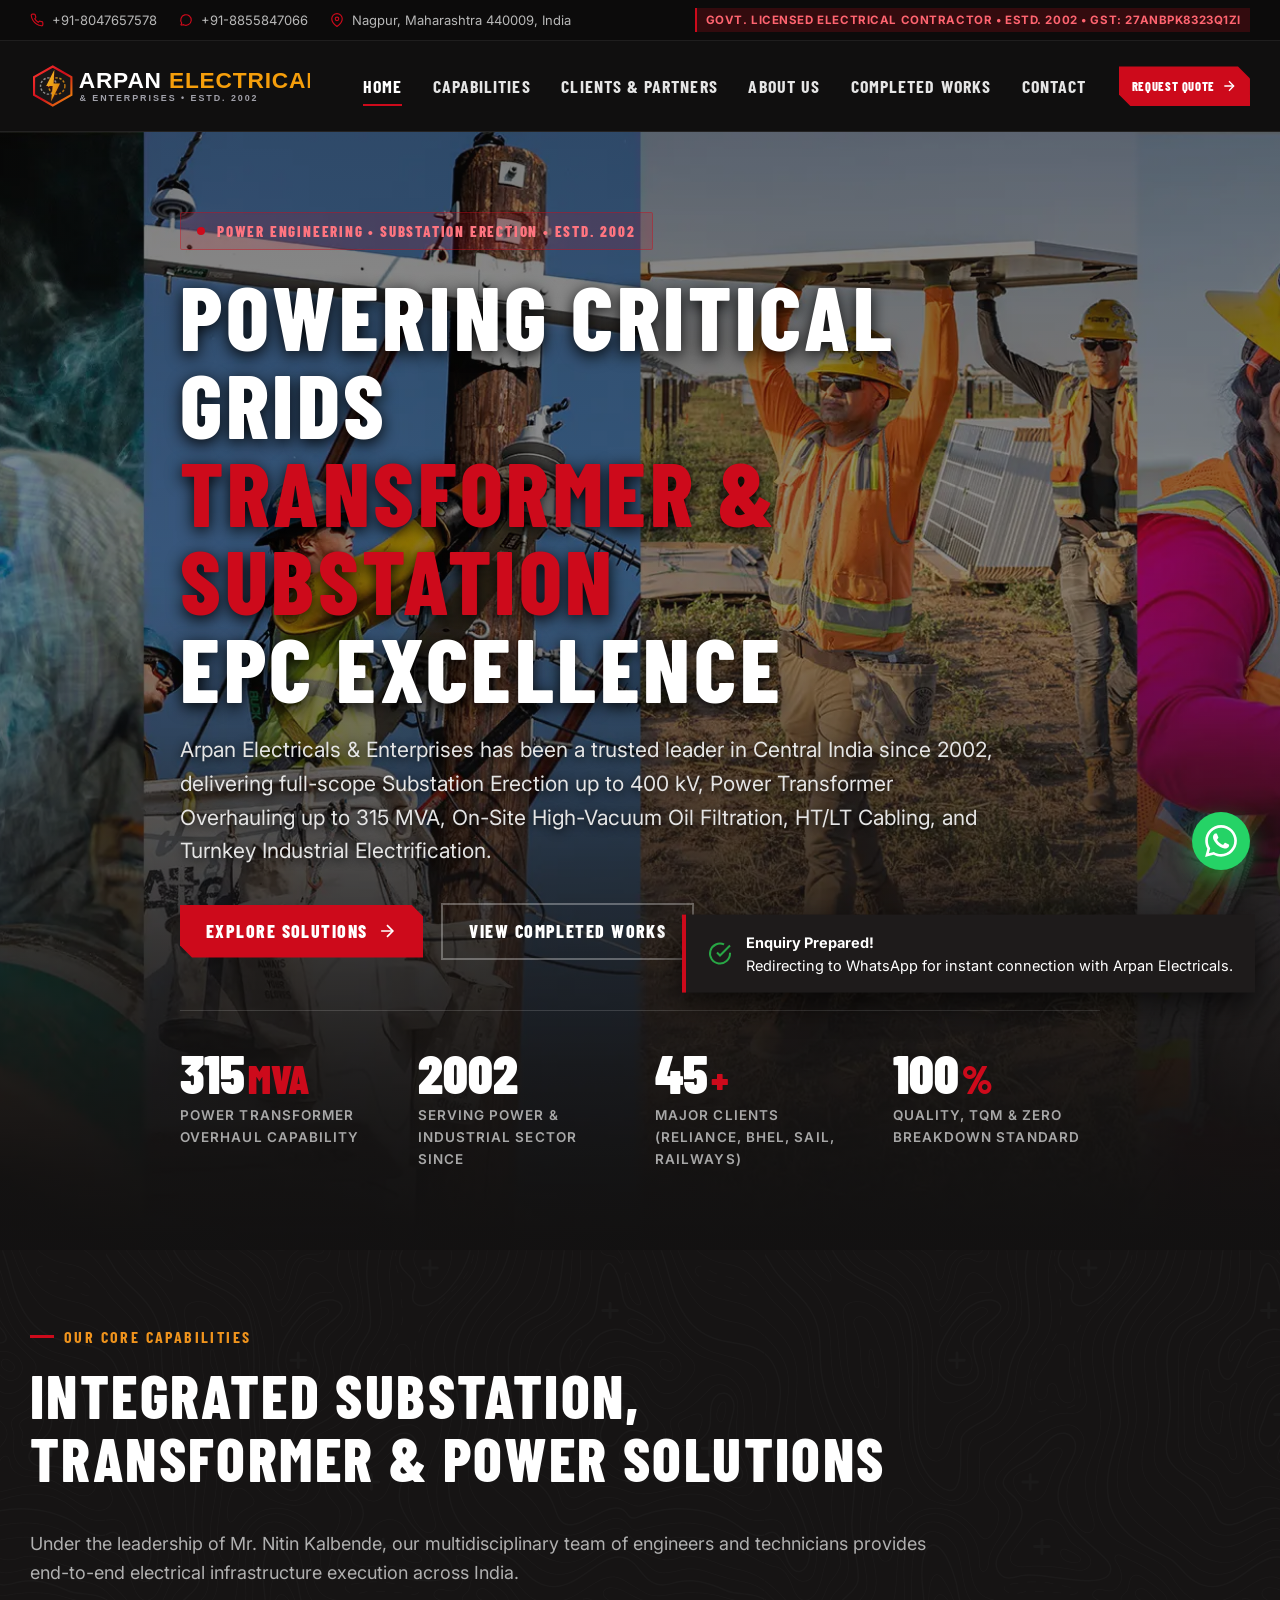
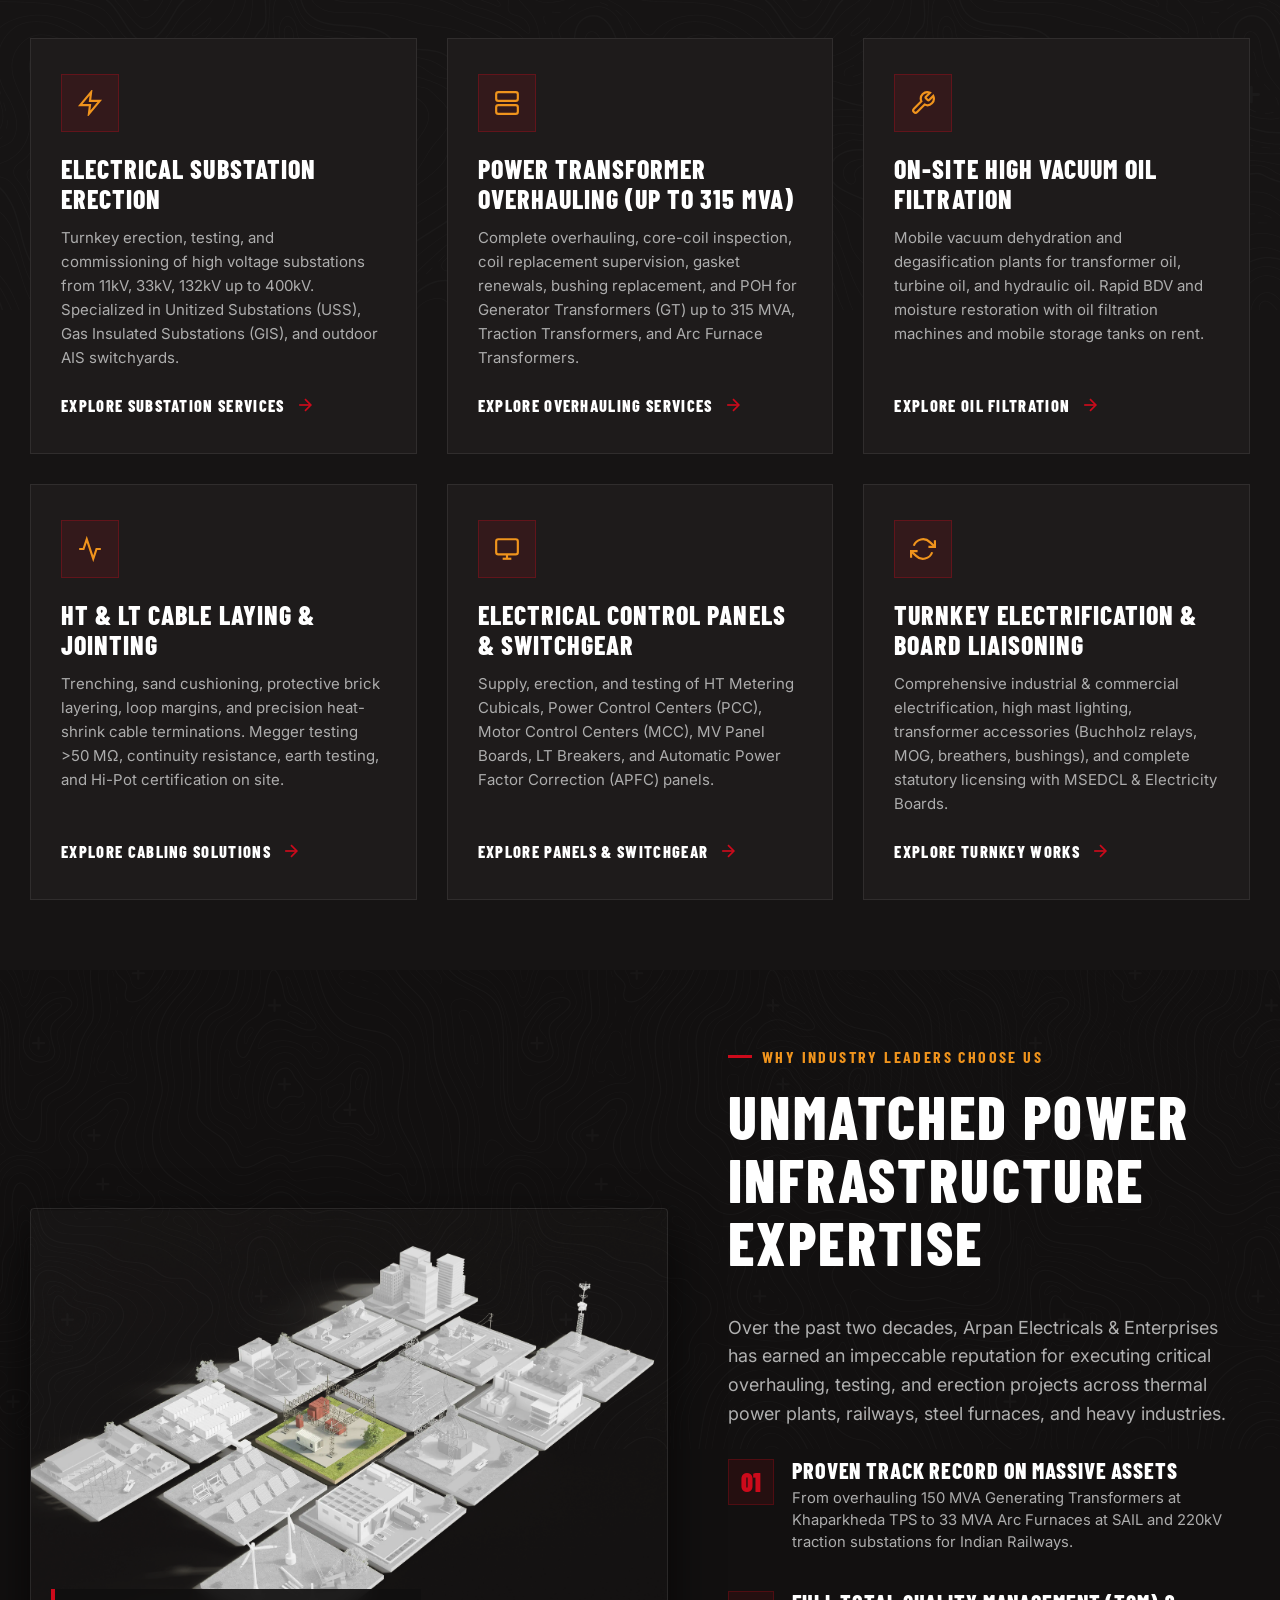
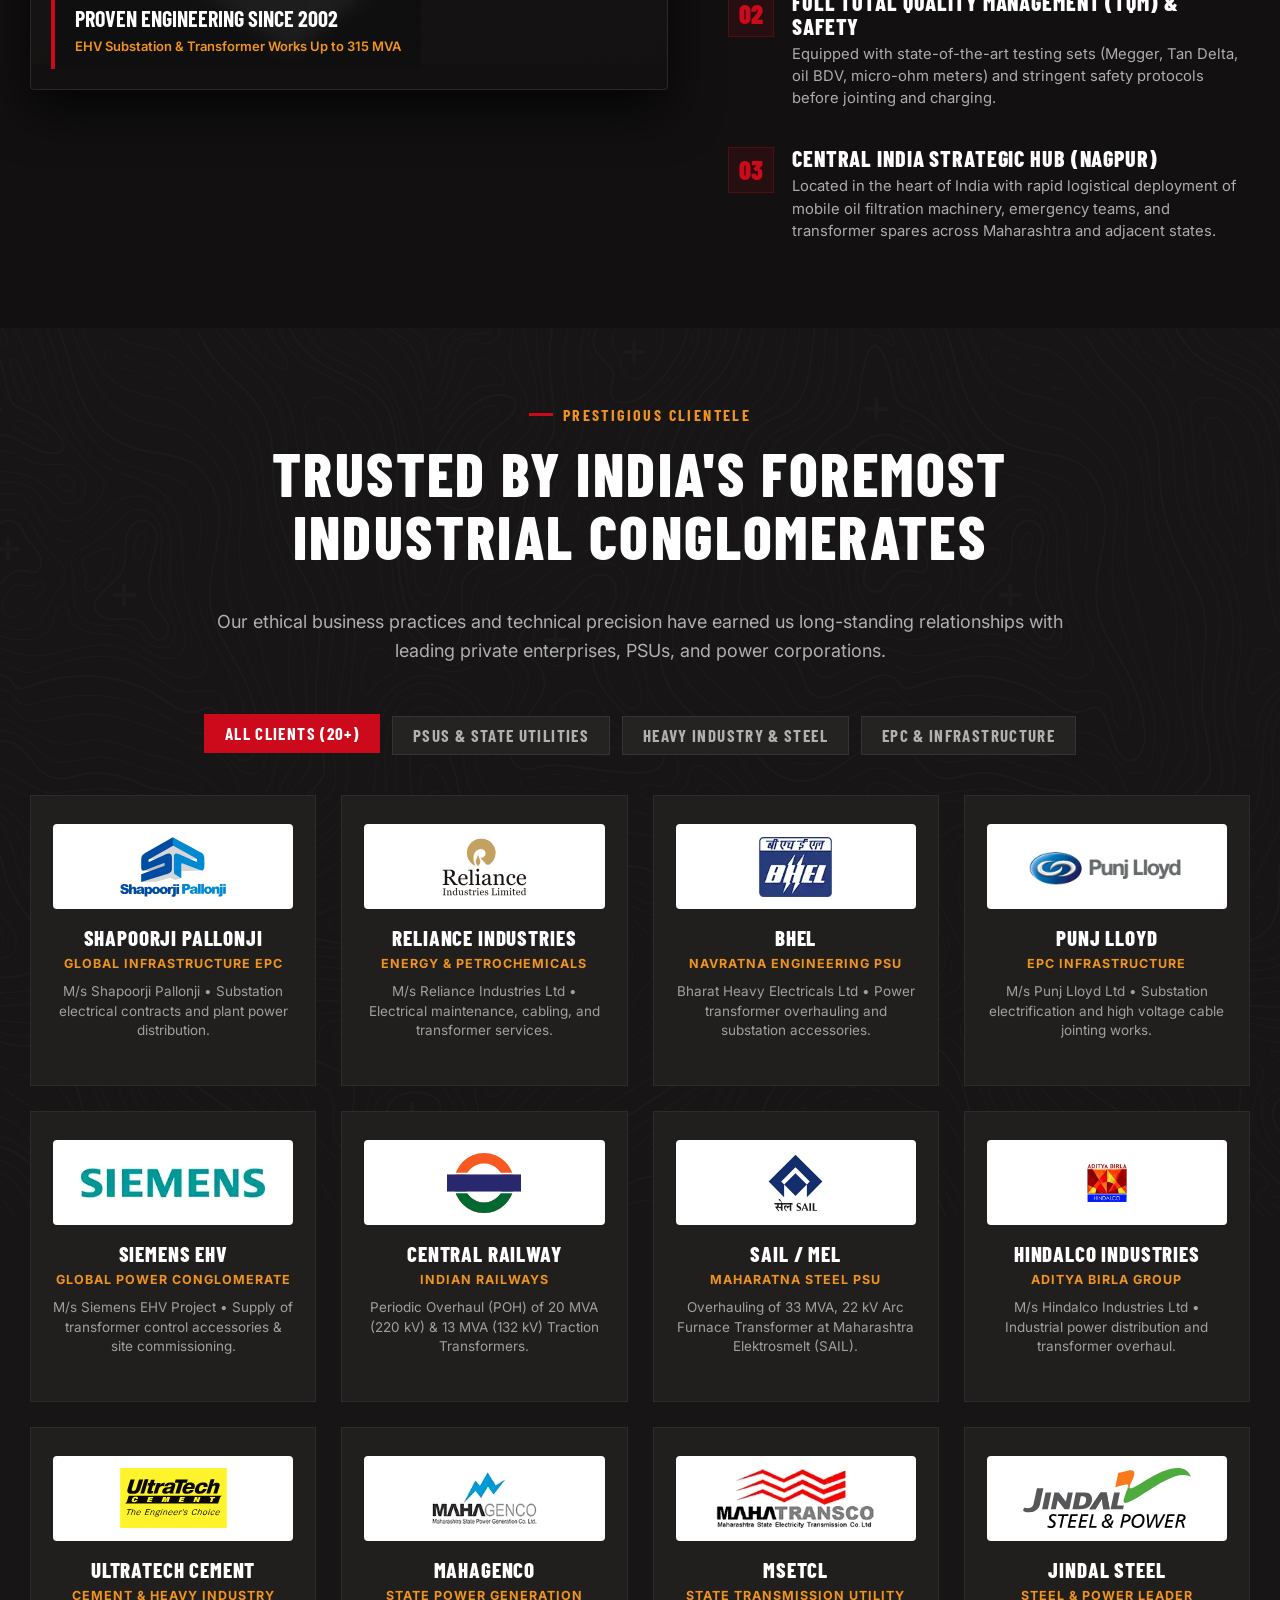
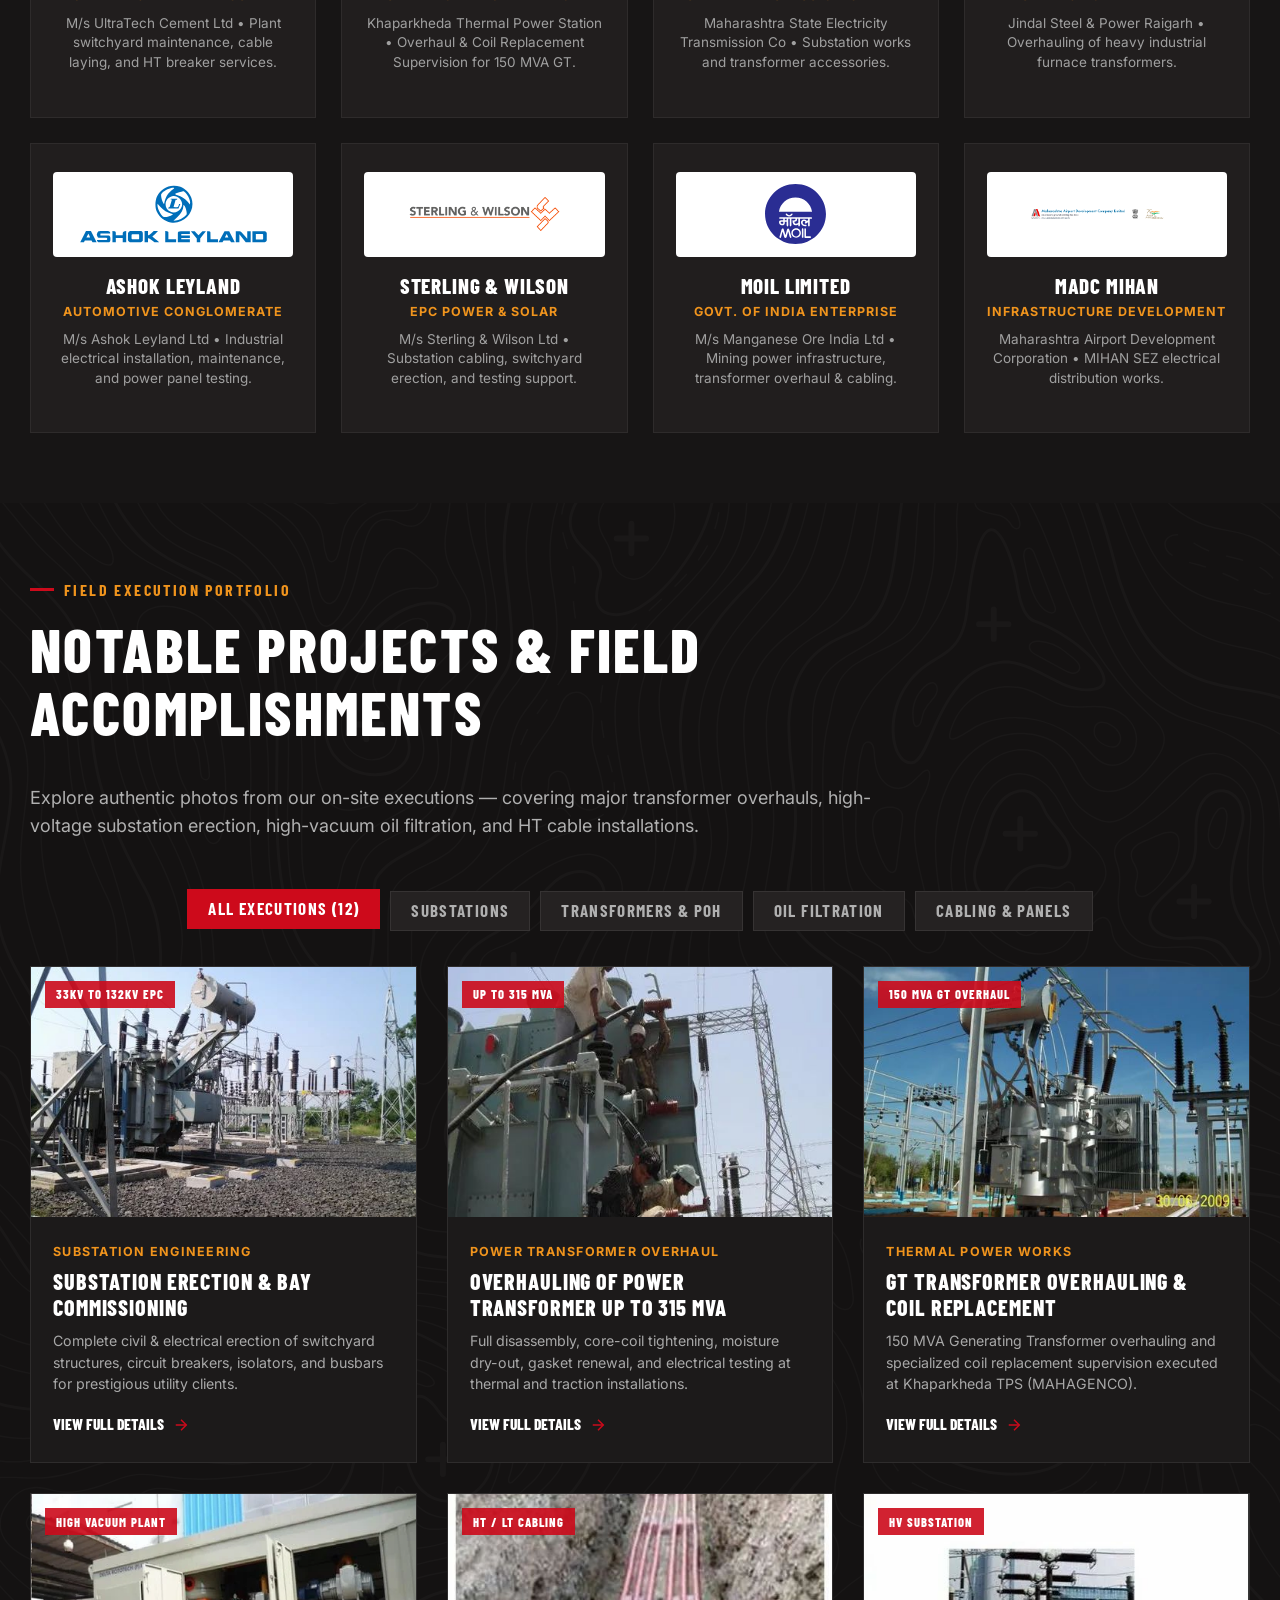
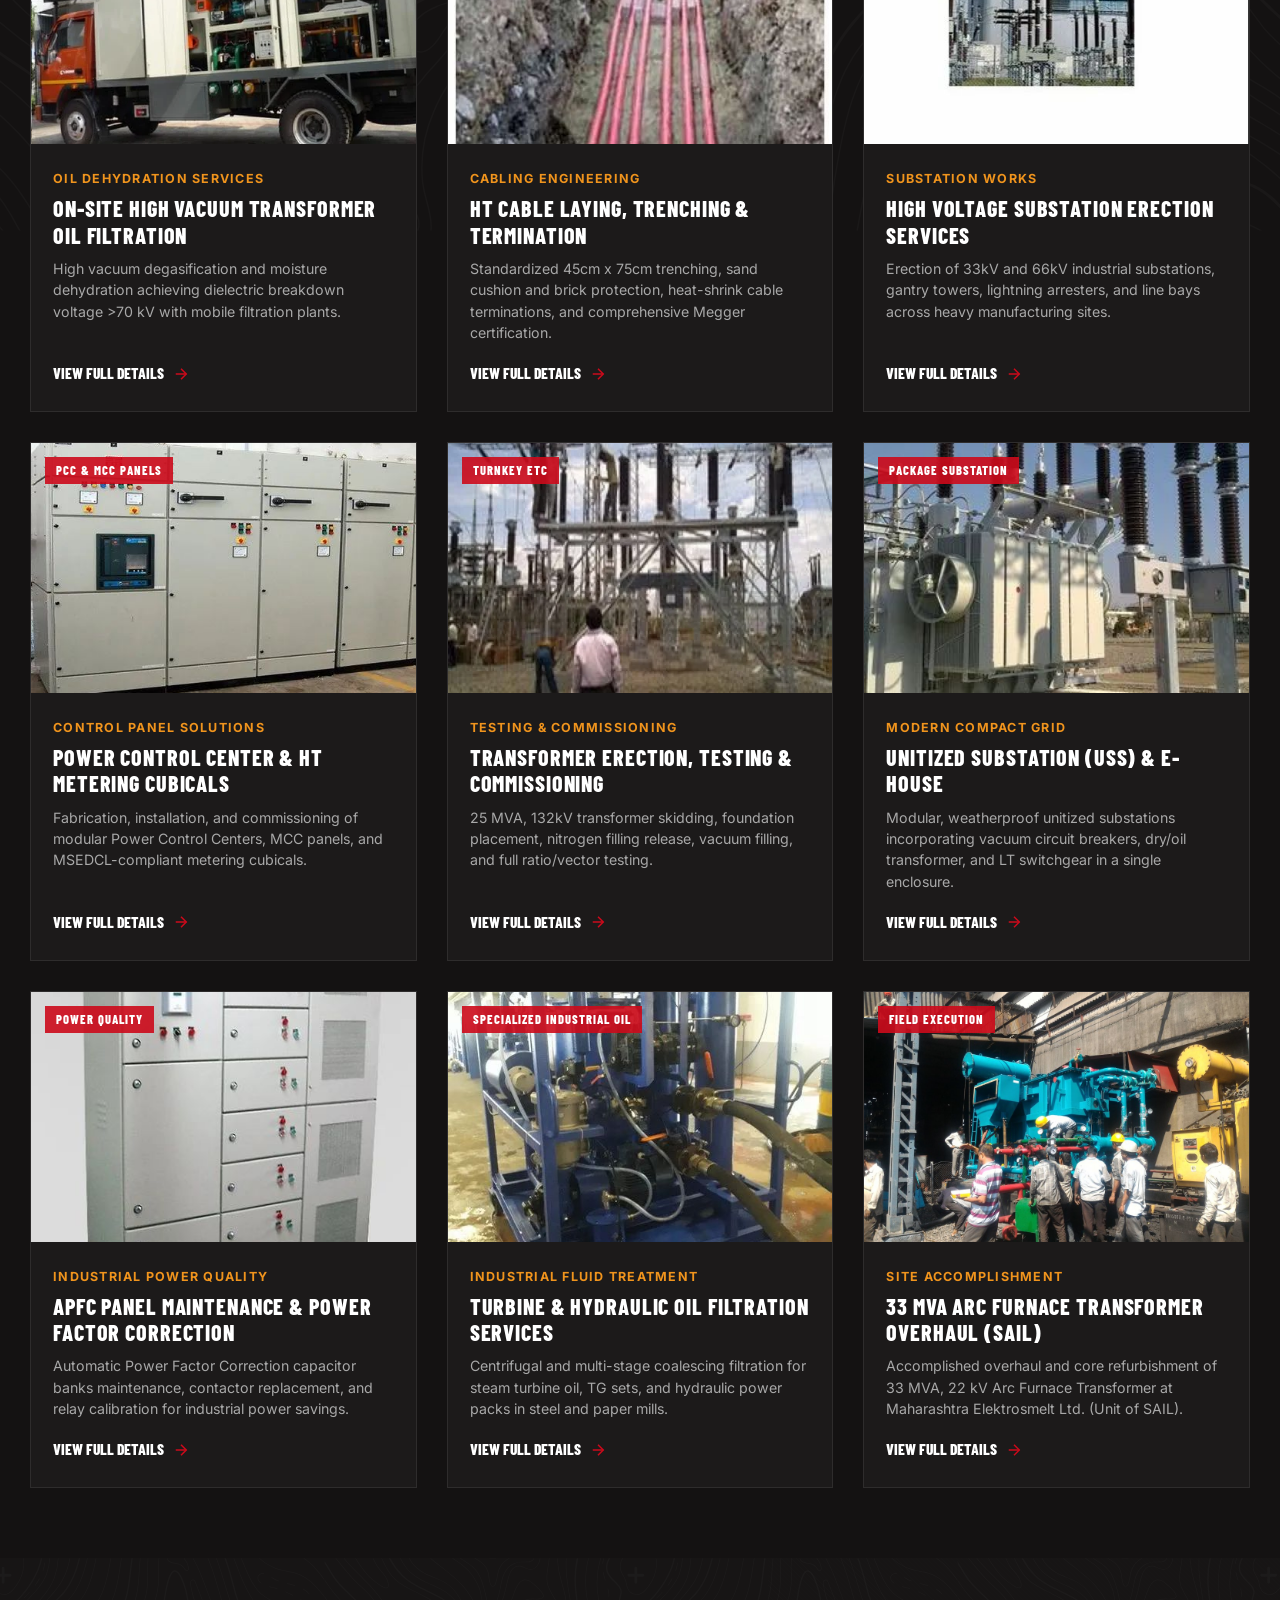
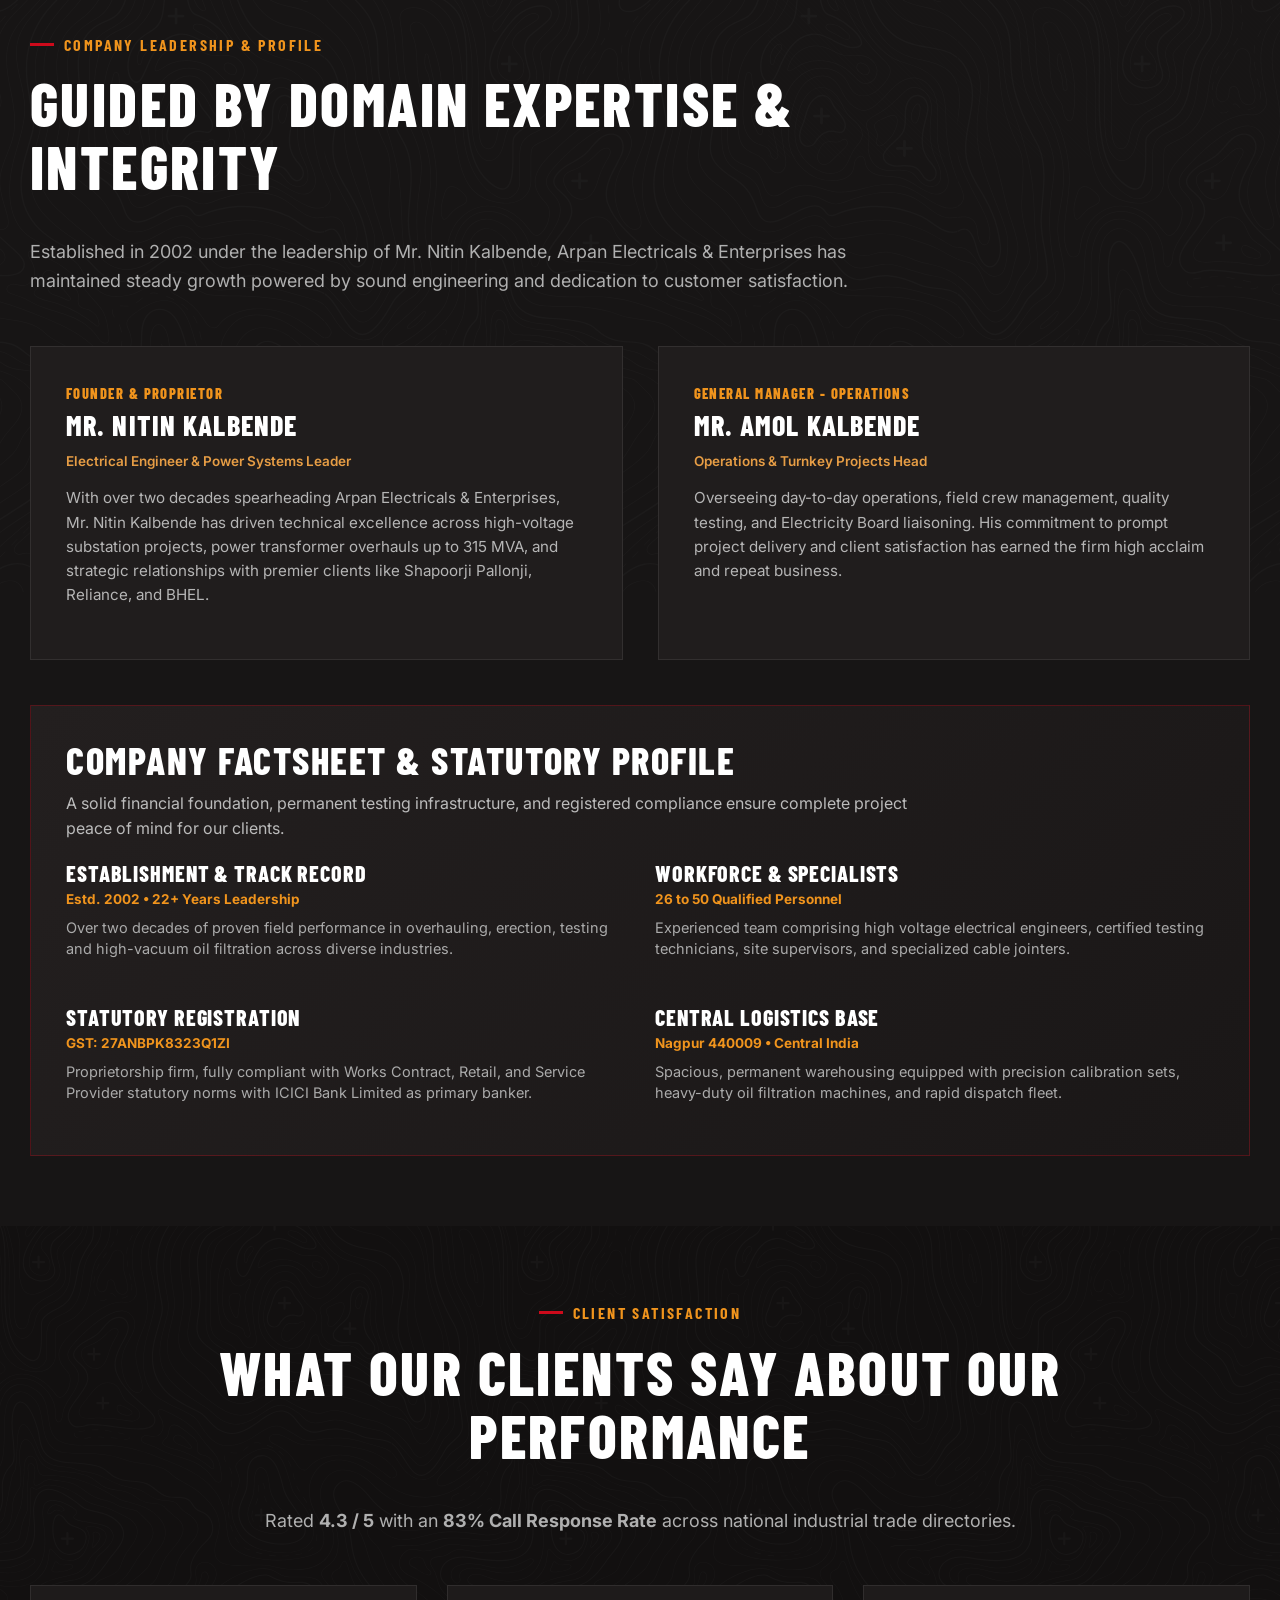
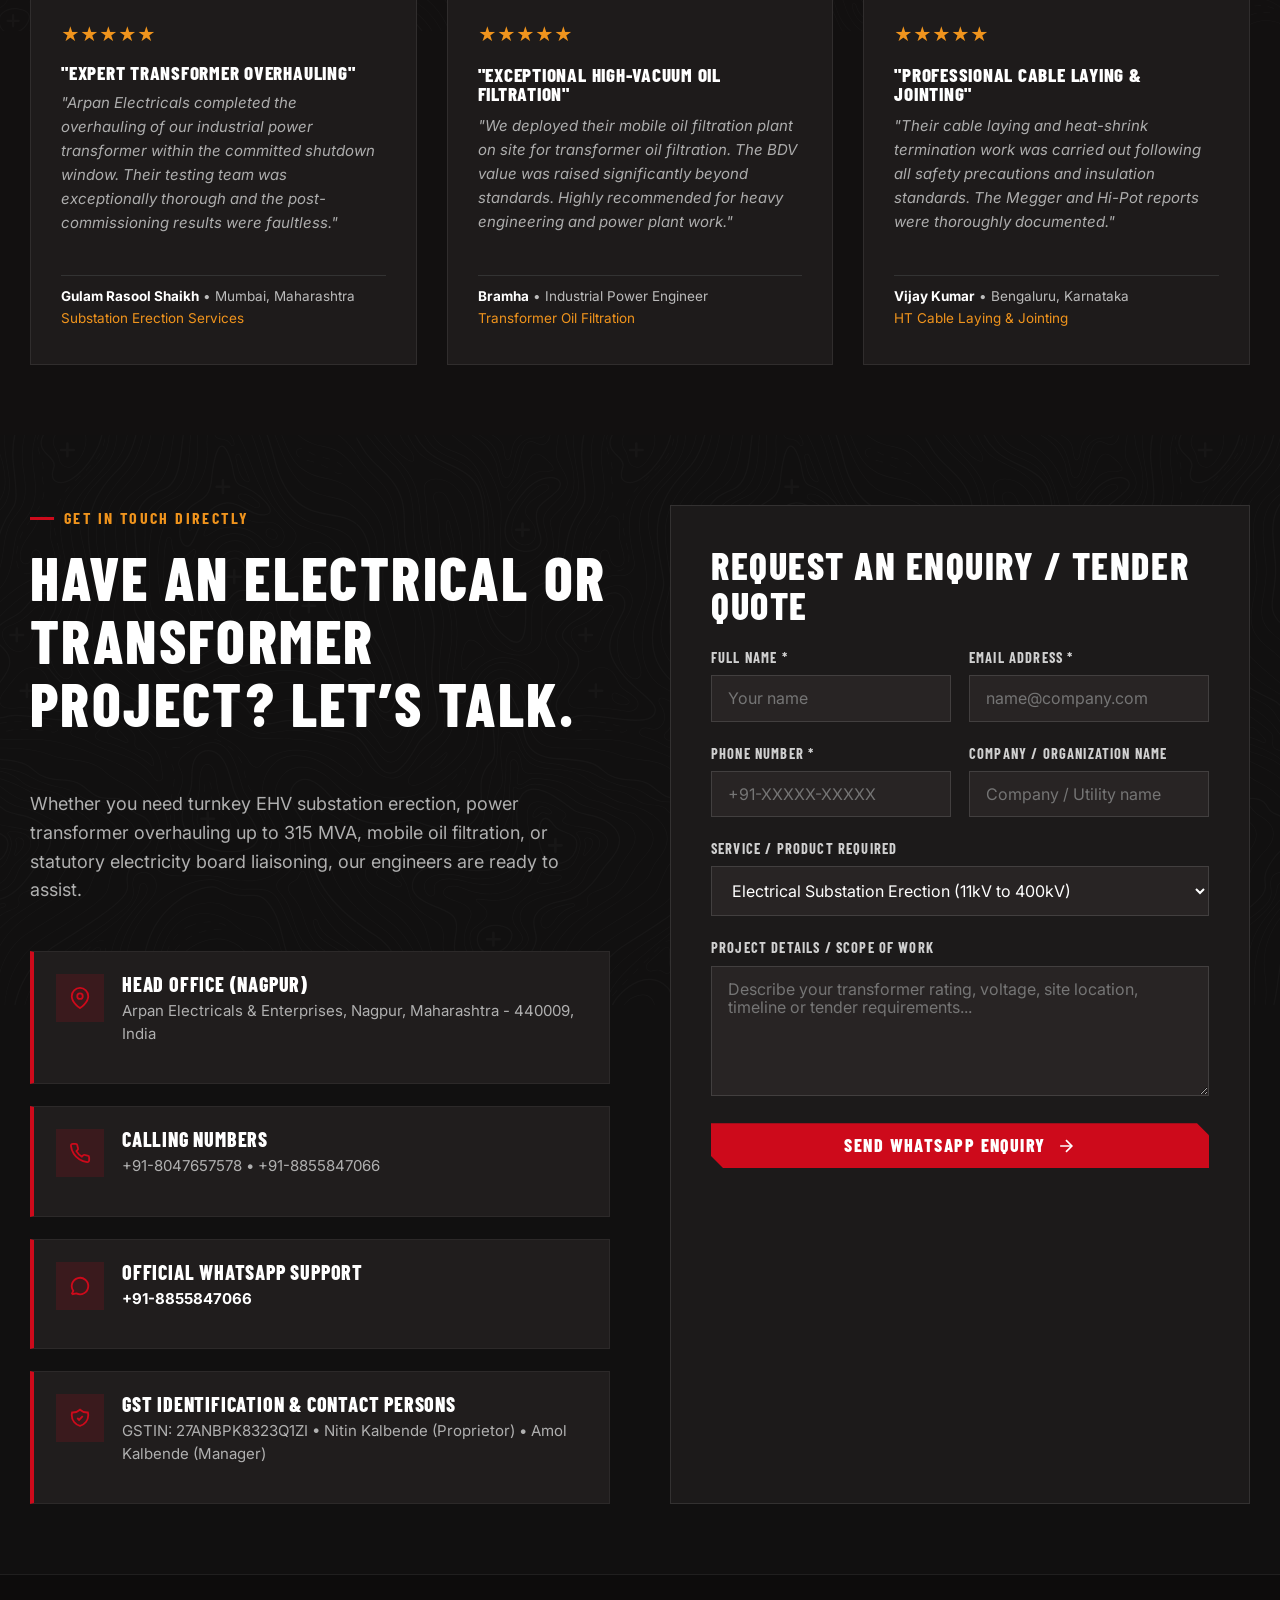
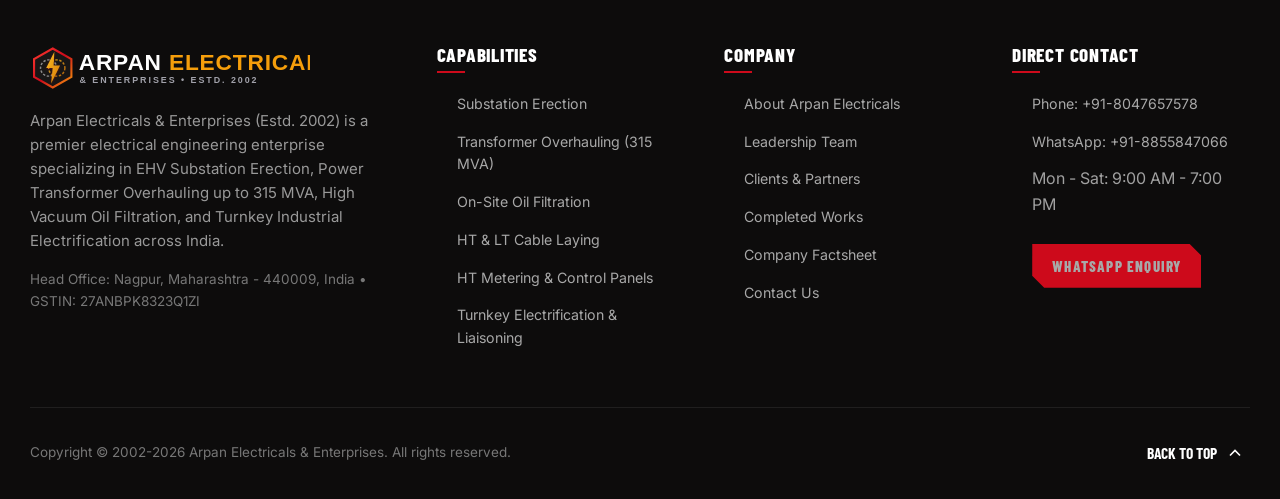
==== index.html @ 7bb9675c "Fix: Navbar Request Quote responsiveness across PC, tablet, and mobile" ====
<!DOCTYPE html>
<html lang="en">
<head>
  <meta charset="UTF-8">
  <meta name="viewport" content="width=device-width, initial-scale=1.0">
  <title>ARPAN ELECTRICALS &amp; ENTERPRISES - EHV Substation Erection &amp; Transformer Services Up to 315 MVA</title>
  <meta name="description" content="Arpan Electricals & Enterprises (Estd. 2002, Nagpur) specializes in EHV Substation Erection, Power Transformer Overhauling up to 315 MVA, High Vacuum Oil Filtration, HT/LT Cabling, Control Panels & Turnkey Industrial Electrification.">
  <link rel="icon" type="image/png" sizes="32x32" href="assets/projects/cropped-favicon-32x32.png">
  <link rel="apple-touch-icon" sizes="180x180" href="assets/projects/cropped-favicon-180x180.png">

  <!-- Quanta Services Design System Stylesheets -->
  <link rel="stylesheet" href="_next/static/css/a41a6d3d1472bc70.css">
  <link rel="stylesheet" href="css/quanta-theme.css">
</head>
<body class="bg-dark">

  <!-- TOP ANNOUNCEMENT & CONTACT BAR -->
  <div class="top-contact-bar">
    <div class="container top-bar-inner">
      <div class="top-bar-items">
        <span class="top-bar-item">
          <svg fill="none" stroke="currentColor" stroke-width="2" viewBox="0 0 24 24"><path d="M22 16.92v3a2 2 0 0 1-2.18 2 19.79 19.79 0 0 1-8.63-3.07 19.5 19.5 0 0 1-6-6 19.79 19.79 0 0 1-3.07-8.67A2 2 0 0 1 4.11 2h3a2 2 0 0 1 2 1.72 12.84 12.84 0 0 0 .7 2.81 2 2 0 0 1-.45 2.11L8.09 9.91a16 16 0 0 0 6 6l1.27-1.27a2 2 0 0 1 2.11-.45 12.84 12.84 0 0 0 2.81.7A2 2 0 0 1 22 16.92z"></path></svg>
          <a href="tel:+918047657578">+91-8047657578</a>
        </span>
        <span class="top-bar-item">
          <svg fill="none" stroke="currentColor" stroke-width="2" viewBox="0 0 24 24"><path d="M3 21l1.65-3.8a9 9 0 1 1 3.4 2.9L3 21"/></svg>
          <a href="https://wa.me/918855847066?text=Hello%20Arpan%20Electricals%20%26%20Enterprises%2C%20I%20would%20like%20to%20request%20an%20enquiry%20%2F%20quote%20for%20an%20Electrical%20Substation%20%2F%20Transformer%20project." target="_blank" rel="noopener noreferrer">+91-8855847066</a>
        </span>
        <span class="top-bar-item d-none-mobile">
          <svg fill="none" stroke="currentColor" stroke-width="2" viewBox="0 0 24 24"><path d="M21 10c0 7-9 13-9 13s-9-6-9-13a9 9 0 0 1 18 0z"></path><circle cx="12" cy="10" r="3"></circle></svg>
          <span>Nagpur, Maharashtra 440009, India</span>
        </span>
      </div>
      <div>
        <span class="top-bar-badge">Govt. Licensed Electrical Contractor &bull; Estd. 2002 &bull; GST: 27ANBPK8323Q1ZI</span>
      </div>
    </div>
  </div>

  <!-- MAIN NAVIGATION (QUANTA NAVBAR) -->
  <header class="navbar">
    <div class="container navbar-content">
      <a href="index.html" class="site-logo" title="Arpan Electricals &amp; Enterprises">
        <img src="assets/logos/arpan-logo-white.svg?v=4" alt="Arpan Electricals &amp; Enterprises Logo" height="54">
      </a>

      <!-- Desktop Navigation Menu -->
      <ul class="nav-menu">
        <li><a href="index.html" class="nav-link active">Home</a></li>
        <li><a href="capabilities.html" class="nav-link">Capabilities</a></li>
        <li><a href="companies.html" class="nav-link">Clients &amp; Partners</a></li>
        <li><a href="about.html" class="nav-link">About Us</a></li>
        <li><a href="#projects" class="nav-link">Completed Works</a></li>
        <li><a href="contact.html" class="nav-link">Contact</a></li>
      </ul>

      <!-- Navbar Action Buttons -->
      <div class="nav-actions">
        <a href="https://wa.me/918855847066?text=Hello%20Arpan%20Electricals%20%26%20Enterprises%2C%20I%20would%20like%20to%20request%20an%20enquiry%20%2F%20quote%20for%20an%20Electrical%20Substation%20%2F%20Transformer%20project." target="_blank" rel="noopener noreferrer" class="btn btn-primary" title="Request Quote on WhatsApp (+91-8855847066)">
          <span>Request Quote</span>
          <svg width="18" height="18" fill="none" stroke="currentColor" stroke-width="2" viewBox="0 0 24 24"><line x1="5" y1="12" x2="19" y2="12"></line><polyline points="12 5 19 12 12 19"></polyline></svg>
        </a>
        <button class="menu-toggle" aria-label="Toggle Mobile Menu">
          <svg width="24" height="24" fill="none" stroke="currentColor" stroke-width="2" viewBox="0 0 24 24"><line x1="3" y1="12" x2="21" y2="12"></line><line x1="3" y1="6" x2="21" y2="6"></line><line x1="3" y1="18" x2="21" y2="18"></line></svg>
        </button>
      </div>
    </div>
  </header>

  <!-- OFFCANVAS MOBILE DRAWER -->
  <div class="drawer-backdrop"></div>
  <aside class="mobile-drawer">
    <div class="drawer-header">
      <div class="site-logo">
        <img src="assets/logos/arpan-logo-white.svg?v=4" alt="Arpan Electricals Logo" height="44">
      </div>
      <button class="drawer-close" aria-label="Close menu">&times;</button>
    </div>
    <ul class="drawer-nav">
      <li><a href="index.html">Home</a></li>
      <li><a href="capabilities.html">Capabilities &amp; Services</a></li>
      <li><a href="companies.html">Clients &amp; Partners</a></li>
      <li><a href="about.html">About &amp; Leadership</a></li>
      <li><a href="#projects">Completed Works</a></li>
      <li><a href="contact.html">Contact Us</a></li>
    </ul>
    <div style="margin-top: auto; padding-top: 2rem; border-top: 1px solid rgba(255,255,255,0.1);">
      <p style="color: #999; font-size: 1.4rem; margin-bottom: 1.5rem;">
        <strong>Headquarters:</strong><br>
        Nagpur, Maharashtra - 440009, India<br>
        GSTIN: 27ANBPK8323Q1ZI
      </p>
      <a href="tel:+918047657578" style="color: var(--theme-secondary); font-weight: 700; display: block; margin-bottom: 0.8rem;">
        Phone: +91-8047657578
      </a>
      <a href="https://wa.me/918855847066?text=Hello%20Arpan%20Electricals%20%26%20Enterprises%2C%20I%20would%20like%20to%20request%20an%20enquiry%20%2F%20quote%20for%20an%20Electrical%20Substation%20%2F%20Transformer%20project." target="_blank" rel="noopener noreferrer" style="color: #25d366; font-weight: 700; display: block; margin-bottom: 1.5rem;">
        WhatsApp: +91-8855847066
      </a>
      <a href="https://wa.me/918855847066?text=Hello%20Arpan%20Electricals%20%26%20Enterprises%2C%20I%20would%20like%20to%20request%20an%20enquiry%20%2F%20quote%20for%20an%20Electrical%20Substation%20%2F%20Transformer%20project." target="_blank" rel="noopener noreferrer" class="btn btn-primary" style="width: 100%;">Request Quote on WhatsApp</a>
    </div>
  </aside>

  <main>
    <!-- HERO SECTION (QUANTA CINEMATIC VIDEO & DISPLAY TYPOGRAPHY) -->
    <section class="hero-section topo topo-bottom">
      <div class="hero-video-bg">
        <video class="hero-video-element" autoplay muted loop playsinline poster="_next/WebsiteHeader_16x9_v5.webp">
          <source src="assets/videos/hero-quanta.mp4" type="video/mp4">
        </video>
      </div>
      <div class="hero-overlay"></div>
      
      <div class="container hero-content">
        <div class="hero-pretitle">
          <span style="display:inline-block; width:8px; height:8px; border-radius:50%; background:var(--theme-primary);"></span>
          POWER ENGINEERING &bull; SUBSTATION ERECTION &bull; ESTD. 2002
        </div>
        <h1 class="hero-title">
          POWERING CRITICAL GRIDS <span class="topo-text">TRANSFORMER &amp; SUBSTATION</span> EPC EXCELLENCE
        </h1>
        <p class="hero-subtitle">
          Arpan Electricals &amp; Enterprises has been a trusted leader in Central India since 2002, delivering full-scope Substation Erection up to 400 kV, Power Transformer Overhauling up to 315 MVA, On-Site High-Vacuum Oil Filtration, HT/LT Cabling, and Turnkey Industrial Electrification.
        </p>

        <div class="hero-actions">
          <a href="#capabilities" class="btn btn-primary">
            <span>Explore Solutions</span>
            <svg width="20" height="20" fill="none" stroke="currentColor" stroke-width="2" viewBox="0 0 24 24"><line x1="5" y1="12" x2="19" y2="12"></line><polyline points="12 5 19 12 12 19"></polyline></svg>
          </a>
          <a href="#projects" class="btn btn-outline">
            <span>View Completed Works</span>
          </a>
        </div>

        <!-- KPI Metrics (Quanta Style) -->
        <div class="kpi-grid">
          <div class="kpi-card">
            <div class="kpi-number"><span class="counter-number" data-target="315">0</span><span class="kpi-unit">MVA</span></div>
            <div class="kpi-label">Power Transformer Overhaul Capability</div>
          </div>
          <div class="kpi-card">
            <div class="kpi-number"><span class="counter-number" data-target="2002">0</span><span class="kpi-unit"></span></div>
            <div class="kpi-label">Serving Power &amp; Industrial Sector Since</div>
          </div>
          <div class="kpi-card">
            <div class="kpi-number"><span class="counter-number" data-target="45">0</span><span class="kpi-unit">+</span></div>
            <div class="kpi-label">Major Clients (Reliance, BHEL, SAIL, Railways)</div>
          </div>
          <div class="kpi-card">
            <div class="kpi-number"><span class="counter-number" data-target="100">0</span><span class="kpi-unit">%</span></div>
            <div class="kpi-label">Quality, TQM &amp; Zero Breakdown Standard</div>
          </div>
        </div>
      </div>
    </section>

    <!-- CAPABILITIES SECTION (QUANTA EXPANDABLE CARDS) -->
    <section class="section topo-right topo" id="capabilities" style="background-color: #161414;">
      <div class="container">
        <div class="section-header">
          <div class="section-pretitle">Our Core Capabilities</div>
          <h2 class="h2">INTEGRATED SUBSTATION, TRANSFORMER &amp; POWER SOLUTIONS</h2>
          <p class="section-description">
            Under the leadership of Mr. Nitin Kalbende, our multidisciplinary team of engineers and technicians provides end-to-end electrical infrastructure execution across India.
          </p>
        </div>

        <div class="capabilities-grid">
          <!-- Card 1 -->
          <div class="cap-card">
            <div>
              <div class="cap-card-icon">
                <svg fill="none" stroke="currentColor" stroke-width="2" viewBox="0 0 24 24"><polygon points="13 2 3 14 12 14 11 22 21 10 12 10 13 2"></polygon></svg>
              </div>
              <h3 class="cap-card-title">Electrical Substation Erection</h3>
              <p class="cap-card-desc">
                Turnkey erection, testing, and commissioning of high voltage substations from 11kV, 33kV, 132kV up to 400kV. Specialized in Unitized Substations (USS), Gas Insulated Substations (GIS), and outdoor AIS switchyards.
              </p>
            </div>
            <a href="capabilities.html#substation-erection" class="cap-card-link">
              <span>Explore Substation Services</span>
              <svg width="20" height="20" fill="none" stroke="currentColor" stroke-width="2" viewBox="0 0 24 24"><line x1="5" y1="12" x2="19" y2="12"></line><polyline points="12 5 19 12 12 19"></polyline></svg>
            </a>
          </div>

          <!-- Card 2 -->
          <div class="cap-card">
            <div>
              <div class="cap-card-icon">
                <svg fill="none" stroke="currentColor" stroke-width="2" viewBox="0 0 24 24"><rect x="2" y="2" width="20" height="8" rx="2" ry="2"></rect><rect x="2" y="14" width="20" height="8" rx="2" ry="2"></rect><line x1="6" y1="6" x2="6.01" y2="6"></line><line x1="6" y1="18" x2="6.01" y2="18"></line></svg>
              </div>
              <h3 class="cap-card-title">Power Transformer Overhauling (Up to 315 MVA)</h3>
              <p class="cap-card-desc">
                Complete overhauling, core-coil inspection, coil replacement supervision, gasket renewals, bushing replacement, and POH for Generator Transformers (GT) up to 315 MVA, Traction Transformers, and Arc Furnace Transformers.
              </p>
            </div>
            <a href="capabilities.html#transformer-overhauling" class="cap-card-link">
              <span>Explore Overhauling Services</span>
              <svg width="20" height="20" fill="none" stroke="currentColor" stroke-width="2" viewBox="0 0 24 24"><line x1="5" y1="12" x2="19" y2="12"></line><polyline points="12 5 19 12 12 19"></polyline></svg>
            </a>
          </div>

          <!-- Card 3 -->
          <div class="cap-card">
            <div>
              <div class="cap-card-icon">
                <svg fill="none" stroke="currentColor" stroke-width="2" viewBox="0 0 24 24"><path d="M14.7 6.3a1 1 0 0 0 0 1.4l1.6 1.6a1 1 0 0 0 1.4 0l3.77-3.77a6 6 0 0 1-7.94 7.94l-6.91 6.91a2.12 2.12 0 0 1-3-3l6.91-6.91a6 6 0 0 1 7.94-7.94l-3.76 3.76z"></path></svg>
              </div>
              <h3 class="cap-card-title">On-Site High Vacuum Oil Filtration</h3>
              <p class="cap-card-desc">
                Mobile vacuum dehydration and degasification plants for transformer oil, turbine oil, and hydraulic oil. Rapid BDV and moisture restoration with oil filtration machines and mobile storage tanks on rent.
              </p>
            </div>
            <a href="capabilities.html#oil-filtration" class="cap-card-link">
              <span>Explore Oil Filtration</span>
              <svg width="20" height="20" fill="none" stroke="currentColor" stroke-width="2" viewBox="0 0 24 24"><line x1="5" y1="12" x2="19" y2="12"></line><polyline points="12 5 19 12 12 19"></polyline></svg>
            </a>
          </div>

          <!-- Card 4 -->
          <div class="cap-card">
            <div>
              <div class="cap-card-icon">
                <svg fill="none" stroke="currentColor" stroke-width="2" viewBox="0 0 24 24"><polyline points="22 12 18 12 15 21 9 3 6 12 2 12"></polyline></svg>
              </div>
              <h3 class="cap-card-title">HT &amp; LT Cable Laying &amp; Jointing</h3>
              <p class="cap-card-desc">
                Trenching, sand cushioning, protective brick layering, loop margins, and precision heat-shrink cable terminations. Megger testing &gt;50 M&Omega;, continuity resistance, earth testing, and Hi-Pot certification on site.
              </p>
            </div>
            <a href="capabilities.html#cable-services" class="cap-card-link">
              <span>Explore Cabling Solutions</span>
              <svg width="20" height="20" fill="none" stroke="currentColor" stroke-width="2" viewBox="0 0 24 24"><line x1="5" y1="12" x2="19" y2="12"></line><polyline points="12 5 19 12 12 19"></polyline></svg>
            </a>
          </div>

          <!-- Card 5 -->
          <div class="cap-card">
            <div>
              <div class="cap-card-icon">
                <svg fill="none" stroke="currentColor" stroke-width="2" viewBox="0 0 24 24"><rect x="2" y="3" width="20" height="14" rx="2" ry="2"></rect><line x1="8" y1="21" x2="16" y2="21"></line><line x1="12" y1="17" x2="12" y2="21"></line></svg>
              </div>
              <h3 class="cap-card-title">Electrical Control Panels &amp; Switchgear</h3>
              <p class="cap-card-desc">
                Supply, erection, and testing of HT Metering Cubicals, Power Control Centers (PCC), Motor Control Centers (MCC), MV Panel Boards, LT Breakers, and Automatic Power Factor Correction (APFC) panels.
              </p>
            </div>
            <a href="capabilities.html#control-panels" class="cap-card-link">
              <span>Explore Panels &amp; Switchgear</span>
              <svg width="20" height="20" fill="none" stroke="currentColor" stroke-width="2" viewBox="0 0 24 24"><line x1="5" y1="12" x2="19" y2="12"></line><polyline points="12 5 19 12 12 19"></polyline></svg>
            </a>
          </div>

          <!-- Card 6 -->
          <div class="cap-card">
            <div>
              <div class="cap-card-icon">
                <svg fill="none" stroke="currentColor" stroke-width="2" viewBox="0 0 24 24"><polyline points="23 4 23 10 17 10"></polyline><polyline points="1 20 1 14 7 14"></polyline><path d="M3.51 9a9 9 0 0 1 14.85-3.36L23 10M1 14l4.64 4.36A9 9 0 0 0 20.49 15"></path></svg>
              </div>
              <h3 class="cap-card-title">Turnkey Electrification &amp; Board Liaisoning</h3>
              <p class="cap-card-desc">
                Comprehensive industrial &amp; commercial electrification, high mast lighting, transformer accessories (Buchholz relays, MOG, breathers, bushings), and complete statutory licensing with MSEDCL &amp; Electricity Boards.
              </p>
            </div>
            <a href="capabilities.html#turnkey-electrification" class="cap-card-link">
              <span>Explore Turnkey Works</span>
              <svg width="20" height="20" fill="none" stroke="currentColor" stroke-width="2" viewBox="0 0 24 24"><line x1="5" y1="12" x2="19" y2="12"></line><polyline points="12 5 19 12 12 19"></polyline></svg>
            </a>
          </div>
        </div>
      </div>
    </section>

    <!-- STRATEGIC PILLARS & INDUSTRIAL SHOWCASE (QUANTA 3D SPLIT) -->
    <section class="section topo lines-bg" style="background-color: #121010;">
      <div class="container feature-split-section">
        <div class="feature-visual">
          <img src="_next/Quanta-3D-Renders-Web-Substation-1-20240920-Half.webp" alt="High Voltage Substation 3D Architecture" loading="lazy">
          <div class="feature-badge">
            <strong>PROVEN ENGINEERING SINCE 2002</strong>
            <span>EHV Substation &amp; Transformer Works Up to 315 MVA</span>
          </div>
        </div>

        <div>
          <div class="section-pretitle">Why Industry Leaders Choose Us</div>
          <h2 class="h2">UNMATCHED POWER INFRASTRUCTURE EXPERTISE</h2>
          <p class="section-description">
            Over the past two decades, Arpan Electricals &amp; Enterprises has earned an impeccable reputation for executing critical overhauling, testing, and erection projects across thermal power plants, railways, steel furnaces, and heavy industries.
          </p>

          <div class="pillar-list">
            <div class="pillar-item">
              <div class="pillar-number">01</div>
              <div class="pillar-content">
                <h4>PROVEN TRACK RECORD ON MASSIVE ASSETS</h4>
                <p>From overhauling 150 MVA Generating Transformers at Khaparkheda TPS to 33 MVA Arc Furnaces at SAIL and 220kV traction substations for Indian Railways.</p>
              </div>
            </div>

            <div class="pillar-item">
              <div class="pillar-number">02</div>
              <div class="pillar-content">
                <h4>FULL TOTAL QUALITY MANAGEMENT (TQM) &amp; SAFETY</h4>
                <p>Equipped with state-of-the-art testing sets (Megger, Tan Delta, oil BDV, micro-ohm meters) and stringent safety protocols before jointing and charging.</p>
              </div>
            </div>

            <div class="pillar-item">
              <div class="pillar-number">03</div>
              <div class="pillar-content">
                <h4>CENTRAL INDIA STRATEGIC HUB (NAGPUR)</h4>
                <p>Located in the heart of India with rapid logistical deployment of mobile oil filtration machinery, emergency teams, and transformer spares across Maharashtra and adjacent states.</p>
              </div>
            </div>
          </div>
        </div>
      </div>
    </section>

    <!-- CLIENT TRUST ECOSYSTEM (QUANTA FILTERABLE GRID) -->
    <section class="section clients-section topo" id="clients">
      <div class="container">
        <div class="section-header text-center">
          <div class="section-pretitle">Prestigious Clientele</div>
          <h2 class="h2">TRUSTED BY INDIA'S FOREMOST INDUSTRIAL CONGLOMERATES</h2>
          <p class="section-description">
            Our ethical business practices and technical precision have earned us long-standing relationships with leading private enterprises, PSUs, and power corporations.
          </p>
        </div>

        <!-- Filter Tabs -->
        <div class="client-filter-tabs">
          <button class="tab-btn active" data-filter="all">All Clients (20+)</button>
          <button class="tab-btn" data-filter="psu">PSUs &amp; State Utilities</button>
          <button class="tab-btn" data-filter="industrial">Heavy Industry &amp; Steel</button>
          <button class="tab-btn" data-filter="infra">EPC &amp; Infrastructure</button>
        </div>

        <!-- Client Grid -->
        <div class="clients-grid">
          <!-- Client 1 -->
          <div class="client-card" data-category="infra">
            <div class="client-logo-wrap">
              <img src="assets/logos/logo-shapoorji.svg" alt="Shapoorji Pallonji Logo" loading="lazy">
            </div>
            <h4 class="client-name">SHAPOORJI PALLONJI</h4>
            <div class="client-category">Global Infrastructure EPC</div>
            <p class="client-scope">M/s Shapoorji Pallonji &bull; Substation electrical contracts and plant power distribution.</p>
          </div>

          <!-- Client 2 -->
          <div class="client-card" data-category="industrial">
            <div class="client-logo-wrap">
              <img src="assets/logos/logo-reliance.svg" alt="Reliance Industries Logo" loading="lazy">
            </div>
            <h4 class="client-name">RELIANCE INDUSTRIES</h4>
            <div class="client-category">Energy &amp; Petrochemicals</div>
            <p class="client-scope">M/s Reliance Industries Ltd &bull; Electrical maintenance, cabling, and transformer services.</p>
          </div>

          <!-- Client 3 -->
          <div class="client-card" data-category="psu">
            <div class="client-logo-wrap">
              <img src="assets/logos/logo-bhel.webp" alt="BHEL Logo" loading="lazy">
            </div>
            <h4 class="client-name">BHEL</h4>
            <div class="client-category">Navratna Engineering PSU</div>
            <p class="client-scope">Bharat Heavy Electricals Ltd &bull; Power transformer overhauling and substation accessories.</p>
          </div>

          <!-- Client 4 -->
          <div class="client-card" data-category="infra">
            <div class="client-logo-wrap">
              <img src="assets/logos/logo-punjlloyd.svg" alt="Punj Lloyd Logo" loading="lazy">
            </div>
            <h4 class="client-name">PUNJ LLOYD</h4>
            <div class="client-category">EPC Infrastructure</div>
            <p class="client-scope">M/s Punj Lloyd Ltd &bull; Substation electrification and high voltage cable jointing works.</p>
          </div>

          <!-- Client 5 -->
          <div class="client-card" data-category="psu">
            <div class="client-logo-wrap">
              <img src="assets/logos/logo-simens.webp" alt="Siemens Logo" loading="lazy">
            </div>
            <h4 class="client-name">SIEMENS EHV</h4>
            <div class="client-category">Global Power Conglomerate</div>
            <p class="client-scope">M/s Siemens EHV Project &bull; Supply of transformer control accessories &amp; site commissioning.</p>
          </div>

          <!-- Client 6 -->
          <div class="client-card" data-category="psu">
            <div class="client-logo-wrap">
              <img src="assets/logos/logo-railways.svg" alt="Central Railway Logo" loading="lazy">
            </div>
            <h4 class="client-name">CENTRAL RAILWAY</h4>
            <div class="client-category">Indian Railways</div>
            <p class="client-scope">Periodic Overhaul (POH) of 20 MVA (220 kV) &amp; 13 MVA (132 kV) Traction Transformers.</p>
          </div>

          <!-- Client 7 -->
          <div class="client-card" data-category="psu">
            <div class="client-logo-wrap">
              <img src="assets/logos/logo-sail.svg" alt="SAIL / MEL Logo" loading="lazy">
            </div>
            <h4 class="client-name">SAIL / MEL</h4>
            <div class="client-category">Maharatna Steel PSU</div>
            <p class="client-scope">Overhauling of 33 MVA, 22 kV Arc Furnace Transformer at Maharashtra Elektrosmelt (SAIL).</p>
          </div>

          <!-- Client 8 -->
          <div class="client-card" data-category="industrial">
            <div class="client-logo-wrap">
              <img src="assets/logos/logo-hindalco.svg" alt="Hindalco Logo" loading="lazy">
            </div>
            <h4 class="client-name">HINDALCO INDUSTRIES</h4>
            <div class="client-category">Aditya Birla Group</div>
            <p class="client-scope">M/s Hindalco Industries Ltd &bull; Industrial power distribution and transformer overhaul.</p>
          </div>

          <!-- Client 9 -->
          <div class="client-card" data-category="industrial">
            <div class="client-logo-wrap">
              <img src="assets/logos/logo-ultratech.svg" alt="UltraTech Cement Logo" loading="lazy">
            </div>
            <h4 class="client-name">ULTRATECH CEMENT</h4>
            <div class="client-category">Cement &amp; Heavy Industry</div>
            <p class="client-scope">M/s UltraTech Cement Ltd &bull; Plant switchyard maintenance, cable laying, and HT breaker services.</p>
          </div>

          <!-- Client 10 -->
          <div class="client-card" data-category="psu">
            <div class="client-logo-wrap">
              <img src="assets/logos/logo-mspgcl.webp" alt="MAHAGENCO Logo" loading="lazy">
            </div>
            <h4 class="client-name">MAHAGENCO</h4>
            <div class="client-category">State Power Generation</div>
            <p class="client-scope">Khaparkheda Thermal Power Station &bull; Overhaul &amp; Coil Replacement Supervision for 150 MVA GT.</p>
          </div>

          <!-- Client 11 -->
          <div class="client-card" data-category="psu">
            <div class="client-logo-wrap">
              <img src="assets/logos/logo-msetcl.webp" alt="MSETCL Logo" loading="lazy">
            </div>
            <h4 class="client-name">MSETCL</h4>
            <div class="client-category">State Transmission Utility</div>
            <p class="client-scope">Maharashtra State Electricity Transmission Co &bull; Substation works and transformer accessories.</p>
          </div>

          <!-- Client 12 -->
          <div class="client-card" data-category="industrial">
            <div class="client-logo-wrap">
              <img src="assets/logos/logo-jindal.svg" alt="Jindal Steel Logo" loading="lazy">
            </div>
            <h4 class="client-name">JINDAL STEEL</h4>
            <div class="client-category">Steel &amp; Power Leader</div>
            <p class="client-scope">Jindal Steel &amp; Power Raigarh &bull; Overhauling of heavy industrial furnace transformers.</p>
          </div>

          <!-- Client 13 -->
          <div class="client-card" data-category="industrial">
            <div class="client-logo-wrap">
              <img src="assets/logos/logo-ashokleyland.svg" alt="Ashok Leyland Logo" loading="lazy">
            </div>
            <h4 class="client-name">ASHOK LEYLAND</h4>
            <div class="client-category">Automotive Conglomerate</div>
            <p class="client-scope">M/s Ashok Leyland Ltd &bull; Industrial electrical installation, maintenance, and power panel testing.</p>
          </div>

          <!-- Client 14 -->
          <div class="client-card" data-category="infra">
            <div class="client-logo-wrap">
              <img src="assets/logos/logo-sterlingwilson.svg" alt="Sterling &amp; Wilson Logo" loading="lazy">
            </div>
            <h4 class="client-name">STERLING &amp; WILSON</h4>
            <div class="client-category">EPC Power &amp; Solar</div>
            <p class="client-scope">M/s Sterling &amp; Wilson Ltd &bull; Substation cabling, switchyard erection, and testing support.</p>
          </div>

          <!-- Client 15 -->
          <div class="client-card" data-category="psu">
            <div class="client-logo-wrap">
              <img src="assets/logos/logo-moil.svg" alt="MOIL Limited Logo" loading="lazy">
            </div>
            <h4 class="client-name">MOIL LIMITED</h4>
            <div class="client-category">Govt. of India Enterprise</div>
            <p class="client-scope">M/s Manganese Ore India Ltd &bull; Mining power infrastructure, transformer overhaul &amp; cabling.</p>
          </div>

          <!-- Client 16 -->
          <div class="client-card" data-category="infra">
            <div class="client-logo-wrap">
              <img src="assets/logos/logo-madc.svg" alt="MADC MIHAN Logo" loading="lazy">
            </div>
            <h4 class="client-name">MADC MIHAN</h4>
            <div class="client-category">Infrastructure Development</div>
            <p class="client-scope">Maharashtra Airport Development Corporation &bull; MIHAN SEZ electrical distribution works.</p>
          </div>
        </div>
      </div>
    </section>

    <!-- COMPLETED WORKS & PORTFOLIO (FILTERABLE GRID WITH LIGHTBOX) -->
    <section class="section topo topo-bottom" id="projects" style="background-color: #141212;">
      <div class="container">
        <div class="section-header">
          <div class="section-pretitle">Field Execution Portfolio</div>
          <h2 class="h2">NOTABLE PROJECTS &amp; FIELD ACCOMPLISHMENTS</h2>
          <p class="section-description">
            Explore authentic photos from our on-site executions — covering major transformer overhauls, high-voltage substation erection, high-vacuum oil filtration, and HT cable installations.
          </p>
        </div>

        <!-- Project Filter Tabs -->
        <div class="project-filter-tabs" style="display:flex; gap:1rem; flex-wrap:wrap; margin-bottom:3.5rem;">
          <button class="tab-btn active" data-filter="all">All Executions (12)</button>
          <button class="tab-btn" data-filter="substation">Substations</button>
          <button class="tab-btn" data-filter="transformer">Transformers &amp; POH</button>
          <button class="tab-btn" data-filter="oil">Oil Filtration</button>
          <button class="tab-btn" data-filter="cabling">Cabling &amp; Panels</button>
        </div>

        <div class="projects-grid">
          <!-- Project 1 -->
          <div class="project-card" data-category="substation">
            <div class="project-img-wrap">
              <img src="assets/arpan-images/substation-erection-service-500x500.jpg" alt="Substation Erection Service" loading="lazy">
              <div class="project-badge">33kV to 132kV EPC</div>
            </div>
            <div class="project-info">
              <div class="project-category">Substation Engineering</div>
              <h3 class="project-title">Substation Erection &amp; Bay Commissioning</h3>
              <p class="project-desc">Complete civil &amp; electrical erection of switchyard structures, circuit breakers, isolators, and busbars for prestigious utility clients.</p>
              <div class="project-action">
                <span>View Full Details</span>
                <svg width="18" height="18" fill="none" stroke="currentColor" stroke-width="2" viewBox="0 0 24 24"><line x1="5" y1="12" x2="19" y2="12"></line><polyline points="12 5 19 12 12 19"></polyline></svg>
              </div>
            </div>
          </div>

          <!-- Project 2 -->
          <div class="project-card" data-category="transformer">
            <div class="project-img-wrap">
              <img src="assets/arpan-images/overhauling-of-power-transformer-up-to-315-mva-500x500.jpg" alt="Overhauling of Power Transformer Up to 315 MVA" loading="lazy">
              <div class="project-badge">Up to 315 MVA</div>
            </div>
            <div class="project-info">
              <div class="project-category">Power Transformer Overhaul</div>
              <h3 class="project-title">Overhauling of Power Transformer Up to 315 MVA</h3>
              <p class="project-desc">Full disassembly, core-coil tightening, moisture dry-out, gasket renewal, and electrical testing at thermal and traction installations.</p>
              <div class="project-action">
                <span>View Full Details</span>
                <svg width="18" height="18" fill="none" stroke="currentColor" stroke-width="2" viewBox="0 0 24 24"><line x1="5" y1="12" x2="19" y2="12"></line><polyline points="12 5 19 12 12 19"></polyline></svg>
              </div>
            </div>
          </div>

          <!-- Project 3 -->
          <div class="project-card" data-category="transformer">
            <div class="project-img-wrap">
              <img src="assets/arpan-images/gt-transformer-overhauling-services-500x500.jpg" alt="GT Transformer Overhauling Services" loading="lazy">
              <div class="project-badge">150 MVA GT Overhaul</div>
            </div>
            <div class="project-info">
              <div class="project-category">Thermal Power Works</div>
              <h3 class="project-title">GT Transformer Overhauling &amp; Coil Replacement</h3>
              <p class="project-desc">150 MVA Generating Transformer overhauling and specialized coil replacement supervision executed at Khaparkheda TPS (MAHAGENCO).</p>
              <div class="project-action">
                <span>View Full Details</span>
                <svg width="18" height="18" fill="none" stroke="currentColor" stroke-width="2" viewBox="0 0 24 24"><line x1="5" y1="12" x2="19" y2="12"></line><polyline points="12 5 19 12 12 19"></polyline></svg>
              </div>
            </div>
          </div>

          <!-- Project 4 -->
          <div class="project-card" data-category="oil">
            <div class="project-img-wrap">
              <img src="assets/arpan-images/on-site-oil-filtration-services-500x500.png" alt="On Site Oil Filtration Services" loading="lazy">
              <div class="project-badge">High Vacuum Plant</div>
            </div>
            <div class="project-info">
              <div class="project-category">Oil Dehydration Services</div>
              <h3 class="project-title">On-Site High Vacuum Transformer Oil Filtration</h3>
              <p class="project-desc">High vacuum degasification and moisture dehydration achieving dielectric breakdown voltage &gt;70 kV with mobile filtration plants.</p>
              <div class="project-action">
                <span>View Full Details</span>
                <svg width="18" height="18" fill="none" stroke="currentColor" stroke-width="2" viewBox="0 0 24 24"><line x1="5" y1="12" x2="19" y2="12"></line><polyline points="12 5 19 12 12 19"></polyline></svg>
              </div>
            </div>
          </div>

          <!-- Project 5 -->
          <div class="project-card" data-category="cabling">
            <div class="project-img-wrap">
              <img src="assets/arpan-images/ht-cable-laying-services-500x500.jpg" alt="HT Cable Laying Services" loading="lazy">
              <div class="project-badge">HT / LT Cabling</div>
            </div>
            <div class="project-info">
              <div class="project-category">Cabling Engineering</div>
              <h3 class="project-title">HT Cable Laying, Trenching &amp; Termination</h3>
              <p class="project-desc">Standardized 45cm x 75cm trenching, sand cushion and brick protection, heat-shrink cable terminations, and comprehensive Megger certification.</p>
              <div class="project-action">
                <span>View Full Details</span>
                <svg width="18" height="18" fill="none" stroke="currentColor" stroke-width="2" viewBox="0 0 24 24"><line x1="5" y1="12" x2="19" y2="12"></line><polyline points="12 5 19 12 12 19"></polyline></svg>
              </div>
            </div>
          </div>

          <!-- Project 6 -->
          <div class="project-card" data-category="substation">
            <div class="project-img-wrap">
              <img src="assets/arpan-images/high-voltage-substation-erection-services-500x500.jpg" alt="High Voltage Substation Erection" loading="lazy">
              <div class="project-badge">HV Substation</div>
            </div>
            <div class="project-info">
              <div class="project-category">Substation Works</div>
              <h3 class="project-title">High Voltage Substation Erection Services</h3>
              <p class="project-desc">Erection of 33kV and 66kV industrial substations, gantry towers, lightning arresters, and line bays across heavy manufacturing sites.</p>
              <div class="project-action">
                <span>View Full Details</span>
                <svg width="18" height="18" fill="none" stroke="currentColor" stroke-width="2" viewBox="0 0 24 24"><line x1="5" y1="12" x2="19" y2="12"></line><polyline points="12 5 19 12 12 19"></polyline></svg>
              </div>
            </div>
          </div>

          <!-- Project 7 -->
          <div class="project-card" data-category="cabling">
            <div class="project-img-wrap">
              <img src="assets/arpan-images/power-control-center-500x500.jpg" alt="Power Control Center (PCC)" loading="lazy">
              <div class="project-badge">PCC &amp; MCC Panels</div>
            </div>
            <div class="project-info">
              <div class="project-category">Control Panel Solutions</div>
              <h3 class="project-title">Power Control Center &amp; HT Metering Cubicals</h3>
              <p class="project-desc">Fabrication, installation, and commissioning of modular Power Control Centers, MCC panels, and MSEDCL-compliant metering cubicals.</p>
              <div class="project-action">
                <span>View Full Details</span>
                <svg width="18" height="18" fill="none" stroke="currentColor" stroke-width="2" viewBox="0 0 24 24"><line x1="5" y1="12" x2="19" y2="12"></line><polyline points="12 5 19 12 12 19"></polyline></svg>
              </div>
            </div>
          </div>

          <!-- Project 8 -->
          <div class="project-card" data-category="transformer">
            <div class="project-img-wrap">
              <img src="assets/arpan-images/transformer-erection-testing-commisioning-services-500x500.png" alt="Transformer Erection Testing & Commissioning" loading="lazy">
              <div class="project-badge">Turnkey ETC</div>
            </div>
            <div class="project-info">
              <div class="project-category">Testing &amp; Commissioning</div>
              <h3 class="project-title">Transformer Erection, Testing &amp; Commissioning</h3>
              <p class="project-desc">25 MVA, 132kV transformer skidding, foundation placement, nitrogen filling release, vacuum filling, and full ratio/vector testing.</p>
              <div class="project-action">
                <span>View Full Details</span>
                <svg width="18" height="18" fill="none" stroke="currentColor" stroke-width="2" viewBox="0 0 24 24"><line x1="5" y1="12" x2="19" y2="12"></line><polyline points="12 5 19 12 12 19"></polyline></svg>
              </div>
            </div>
          </div>

          <!-- Project 9 -->
          <div class="project-card" data-category="substation">
            <div class="project-img-wrap">
              <img src="assets/arpan-images/unitized-substation-services-500x500.jpg" alt="Unitized Substation Services" loading="lazy">
              <div class="project-badge">Package Substation</div>
            </div>
            <div class="project-info">
              <div class="project-category">Modern Compact Grid</div>
              <h3 class="project-title">Unitized Substation (USS) &amp; E-House</h3>
              <p class="project-desc">Modular, weatherproof unitized substations incorporating vacuum circuit breakers, dry/oil transformer, and LT switchgear in a single enclosure.</p>
              <div class="project-action">
                <span>View Full Details</span>
                <svg width="18" height="18" fill="none" stroke="currentColor" stroke-width="2" viewBox="0 0 24 24"><line x1="5" y1="12" x2="19" y2="12"></line><polyline points="12 5 19 12 12 19"></polyline></svg>
              </div>
            </div>
          </div>

          <!-- Project 10 -->
          <div class="project-card" data-category="cabling">
            <div class="project-img-wrap">
              <img src="assets/arpan-images/apfc-pane-500x500.jpg" alt="APFC Panel Testing & Maintenance" loading="lazy">
              <div class="project-badge">Power Quality</div>
            </div>
            <div class="project-info">
              <div class="project-category">Industrial Power Quality</div>
              <h3 class="project-title">APFC Panel Maintenance &amp; Power Factor Correction</h3>
              <p class="project-desc">Automatic Power Factor Correction capacitor banks maintenance, contactor replacement, and relay calibration for industrial power savings.</p>
              <div class="project-action">
                <span>View Full Details</span>
                <svg width="18" height="18" fill="none" stroke="currentColor" stroke-width="2" viewBox="0 0 24 24"><line x1="5" y1="12" x2="19" y2="12"></line><polyline points="12 5 19 12 12 19"></polyline></svg>
              </div>
            </div>
          </div>

          <!-- Project 11 -->
          <div class="project-card" data-category="oil">
            <div class="project-img-wrap">
              <img src="assets/arpan-images/hydraulic-oil-tg-oil-compressor-oil-filtration-500x500.jpg" alt="Hydraulic & Turbine Oil Filtration" loading="lazy">
              <div class="project-badge">Specialized Industrial Oil</div>
            </div>
            <div class="project-info">
              <div class="project-category">Industrial Fluid Treatment</div>
              <h3 class="project-title">Turbine &amp; Hydraulic Oil Filtration Services</h3>
              <p class="project-desc">Centrifugal and multi-stage coalescing filtration for steam turbine oil, TG sets, and hydraulic power packs in steel and paper mills.</p>
              <div class="project-action">
                <span>View Full Details</span>
                <svg width="18" height="18" fill="none" stroke="currentColor" stroke-width="2" viewBox="0 0 24 24"><line x1="5" y1="12" x2="19" y2="12"></line><polyline points="12 5 19 12 12 19"></polyline></svg>
              </div>
            </div>
          </div>

          <!-- Project 12 -->
          <div class="project-card" data-category="transformer">
            <div class="project-img-wrap">
              <img src="assets/arpan-images/p_20160416_144949-1000x1000.jpg" alt="On Site Substation & Transformer Work" loading="lazy">
              <div class="project-badge">Field Execution</div>
            </div>
            <div class="project-info">
              <div class="project-category">Site Accomplishment</div>
              <h3 class="project-title">33 MVA Arc Furnace Transformer Overhaul (SAIL)</h3>
              <p class="project-desc">Accomplished overhaul and core refurbishment of 33 MVA, 22 kV Arc Furnace Transformer at Maharashtra Elektrosmelt Ltd. (Unit of SAIL).</p>
              <div class="project-action">
                <span>View Full Details</span>
                <svg width="18" height="18" fill="none" stroke="currentColor" stroke-width="2" viewBox="0 0 24 24"><line x1="5" y1="12" x2="19" y2="12"></line><polyline points="12 5 19 12 12 19"></polyline></svg>
              </div>
            </div>
          </div>
        </div>
      </div>
    </section>

    <!-- PROJECT LIGHTBOX MODAL -->
    <div class="lightbox-modal">
      <div class="lightbox-content">
        <button class="lightbox-close">&times;</button>
        <img src="" alt="Project Photo" class="lightbox-img">
        <div class="lightbox-details">
          <h3 class="lightbox-title"></h3>
          <p class="lightbox-desc"></p>
        </div>
      </div>
    </div>

    <!-- LEADERSHIP & COMPANY PROFILE SECTION (QUANTA STYLE) -->
    <section class="section topo lines-bg" id="leadership" style="background-color: #171515;">
      <div class="container">
        <div class="section-header">
          <div class="section-pretitle">Company Leadership &amp; Profile</div>
          <h2 class="h2">GUIDED BY DOMAIN EXPERTISE &amp; INTEGRITY</h2>
          <p class="section-description">
            Established in 2002 under the leadership of Mr. Nitin Kalbende, Arpan Electricals &amp; Enterprises has maintained steady growth powered by sound engineering and dedication to customer satisfaction.
          </p>
        </div>

        <div class="leadership-grid">
          <!-- Leader 1 -->
          <div class="leader-card">
            <span class="leader-role">Founder &amp; Proprietor</span>
            <h3 class="leader-name">Mr. Nitin Kalbende</h3>
            <div class="leader-qualification">Electrical Engineer &amp; Power Systems Leader</div>
            <p class="leader-bio">
              With over two decades spearheading Arpan Electricals &amp; Enterprises, Mr. Nitin Kalbende has driven technical excellence across high-voltage substation projects, power transformer overhauls up to 315 MVA, and strategic relationships with premier clients like Shapoorji Pallonji, Reliance, and BHEL.
            </p>
          </div>

          <!-- Leader 2 -->
          <div class="leader-card">
            <span class="leader-role">General Manager - Operations</span>
            <h3 class="leader-name">Mr. Amol Kalbende</h3>
            <div class="leader-qualification">Operations &amp; Turnkey Projects Head</div>
            <p class="leader-bio">
              Overseeing day-to-day operations, field crew management, quality testing, and Electricity Board liaisoning. His commitment to prompt project delivery and client satisfaction has earned the firm high acclaim and repeat business.
            </p>
          </div>
        </div>

        <!-- Technical Factsheet Banner -->
        <div class="advisory-board-banner">
          <h3 class="h3" style="color: #fff; margin-bottom: 1rem;">COMPANY FACTSHEET &amp; STATUTORY PROFILE</h3>
          <p style="color: #bbb; font-size: 1.6rem; max-width: 850px;">
            A solid financial foundation, permanent testing infrastructure, and registered compliance ensure complete project peace of mind for our clients.
          </p>

          <div class="advisory-grid">
            <div class="advisory-item">
              <h4>Establishment &amp; Track Record</h4>
              <span class="exp-badge">Estd. 2002 &bull; 22+ Years Leadership</span>
              <p>Over two decades of proven field performance in overhauling, erection, testing and high-vacuum oil filtration across diverse industries.</p>
            </div>

            <div class="advisory-item">
              <h4>Workforce &amp; Specialists</h4>
              <span class="exp-badge">26 to 50 Qualified Personnel</span>
              <p>Experienced team comprising high voltage electrical engineers, certified testing technicians, site supervisors, and specialized cable jointers.</p>
            </div>

            <div class="advisory-item">
              <h4>Statutory Registration</h4>
              <span class="exp-badge">GST: 27ANBPK8323Q1ZI</span>
              <p>Proprietorship firm, fully compliant with Works Contract, Retail, and Service Provider statutory norms with ICICI Bank Limited as primary banker.</p>
            </div>

            <div class="advisory-item">
              <h4>Central Logistics Base</h4>
              <span class="exp-badge">Nagpur 440009 &bull; Central India</span>
              <p>Spacious, permanent warehousing equipped with precision calibration sets, heavy-duty oil filtration machines, and rapid dispatch fleet.</p>
            </div>
          </div>
        </div>
      </div>
    </section>

    <!-- TESTIMONIALS & CLIENT RATINGS SECTION -->
    <section class="section topo" style="background-color: #121010;">
      <div class="container">
        <div class="section-header text-center">
          <div class="section-pretitle">Client Satisfaction</div>
          <h2 class="h2">WHAT OUR CLIENTS SAY ABOUT OUR PERFORMANCE</h2>
          <p class="section-description">
            Rated <strong>4.3 / 5</strong> with an <strong>83% Call Response Rate</strong> across national industrial trade directories.
          </p>
        </div>

        <div class="capabilities-grid" style="grid-template-columns: repeat(auto-fit, minmax(320px, 1fr));">
          <!-- Testimonial 1 -->
          <div class="cap-card">
            <div style="color: #f0941d; font-size: 1.8rem; margin-bottom: 1rem;">&#9733;&#9733;&#9733;&#9733;&#9733;</div>
            <h4 style="color:#fff; font-size:1.9rem; margin-bottom:0.5rem;">"Expert Transformer Overhauling"</h4>
            <p class="cap-card-desc" style="font-style: italic;">
              "Arpan Electricals completed the overhauling of our industrial power transformer within the committed shutdown window. Their testing team was exceptionally thorough and the post-commissioning results were faultless."
            </p>
            <div style="margin-top:1.5rem; border-top:1px solid #333; padding-top:1rem; font-size:1.35rem; color:#bbb;">
              <strong style="color:#fff;">Gulam Rasool Shaikh</strong> &bull; Mumbai, Maharashtra<br>
              <span style="color:var(--theme-secondary);">Substation Erection Services</span>
            </div>
          </div>

          <!-- Testimonial 2 -->
          <div class="cap-card">
            <div style="color: #f0941d; font-size: 1.8rem; margin-bottom: 1rem;">&#9733;&#9733;&#9733;&#9733;&#9733;</div>
            <h4 style="color:#fff; font-size:1.9rem; margin-bottom:0.5rem;">"Exceptional High-Vacuum Oil Filtration"</h4>
            <p class="cap-card-desc" style="font-style: italic;">
              "We deployed their mobile oil filtration plant on site for transformer oil filtration. The BDV value was raised significantly beyond standards. Highly recommended for heavy engineering and power plant work."
            </p>
            <div style="margin-top:1.5rem; border-top:1px solid #333; padding-top:1rem; font-size:1.35rem; color:#bbb;">
              <strong style="color:#fff;">Bramha</strong> &bull; Industrial Power Engineer<br>
              <span style="color:var(--theme-secondary);">Transformer Oil Filtration</span>
            </div>
          </div>

          <!-- Testimonial 3 -->
          <div class="cap-card">
            <div style="color: #f0941d; font-size: 1.8rem; margin-bottom: 1rem;">&#9733;&#9733;&#9733;&#9733;&#9733;</div>
            <h4 style="color:#fff; font-size:1.9rem; margin-bottom:0.5rem;">"Professional Cable Laying &amp; Jointing"</h4>
            <p class="cap-card-desc" style="font-style: italic;">
              "Their cable laying and heat-shrink termination work was carried out following all safety precautions and insulation standards. The Megger and Hi-Pot reports were thoroughly documented."
            </p>
            <div style="margin-top:1.5rem; border-top:1px solid #333; padding-top:1rem; font-size:1.35rem; color:#bbb;">
              <strong style="color:#fff;">Vijay Kumar</strong> &bull; Bengaluru, Karnataka<br>
              <span style="color:var(--theme-secondary);">HT Cable Laying &amp; Jointing</span>
            </div>
          </div>
        </div>
      </div>
    </section>

    <!-- CONTACT & QUOTE INQUIRY SECTION (QUANTA CTA STYLE) -->
    <section class="section topo topo-bottom" id="contact" style="background-color: #111010;">
      <div class="container">
        <div class="contact-split">
          <!-- Left Info Panel -->
          <div class="contact-info-panel">
            <div class="section-pretitle">Get In Touch Directly</div>
            <h2 class="h2">HAVE AN ELECTRICAL OR TRANSFORMER PROJECT? LET’S TALK.</h2>
            <p class="section-description">
              Whether you need turnkey EHV substation erection, power transformer overhauling up to 315 MVA, mobile oil filtration, or statutory electricity board liaisoning, our engineers are ready to assist.
            </p>

            <div class="contact-cards-list">
              <div class="contact-card-item">
                <div class="contact-icon">
                  <svg fill="none" stroke="currentColor" stroke-width="2" viewBox="0 0 24 24"><path d="M21 10c0 7-9 13-9 13s-9-6-9-13a9 9 0 0 1 18 0z"></path><circle cx="12" cy="10" r="3"></circle></svg>
                </div>
                <div class="contact-text">
                  <h4>Head Office (Nagpur)</h4>
                  <p>Arpan Electricals &amp; Enterprises, Nagpur, Maharashtra - 440009, India</p>
                </div>
              </div>

              <div class="contact-card-item">
                <div class="contact-icon">
                  <svg fill="none" stroke="currentColor" stroke-width="2" viewBox="0 0 24 24"><path d="M22 16.92v3a2 2 0 0 1-2.18 2 19.79 19.79 0 0 1-8.63-3.07 19.5 19.5 0 0 1-6-6 19.79 19.79 0 0 1-3.07-8.67A2 2 0 0 1 4.11 2h3a2 2 0 0 1 2 1.72 12.84 12.84 0 0 0 .7 2.81 2 2 0 0 1-.45 2.11L8.09 9.91a16 16 0 0 0 6 6l1.27-1.27a2 2 0 0 1 2.11-.45 12.84 12.84 0 0 0 2.81.7A2 2 0 0 1 22 16.92z"></path></svg>
                </div>
                <div class="contact-text">
                  <h4>Calling Numbers</h4>
                  <p>
                    <a href="tel:+918047657578">+91-8047657578</a> &bull; 
                    <a href="tel:+918855847066">+91-8855847066</a>
                  </p>
                </div>
              </div>

              <div class="contact-card-item">
                <div class="contact-icon">
                  <svg fill="none" stroke="currentColor" stroke-width="2" viewBox="0 0 24 24"><path d="M3 21l1.65-3.8a9 9 0 1 1 3.4 2.9L3 21"/></svg>
                </div>
                <div class="contact-text">
                  <h4>Official WhatsApp Support</h4>
                  <p>
                    <a href="https://wa.me/918855847066?text=Hello%20Arpan%20Electricals%20%26%20Enterprises%2C%20I%20would%20like%20to%20request%20an%20enquiry%20%2F%20quote%20for%20an%20Electrical%20Substation%20%2F%20Transformer%20project." target="_blank" rel="noopener noreferrer" style="color:#ffffff; font-weight:700;">+91-8855847066</a>
                  </p>
                </div>
              </div>

              <div class="contact-card-item">
                <div class="contact-icon">
                  <svg fill="none" stroke="currentColor" stroke-width="2" viewBox="0 0 24 24"><path d="M9 12l2 2 4-4m5.618-4.016A11.955 11.955 0 0112 2.944a11.955 11.955 0 01-8.618 3.04A12.02 12.02 0 003 9c0 5.591 3.824 10.29 9 11.622 5.176-1.332 9-6.03 9-11.622 0-1.042-.133-2.052-.382-3.016z"></path></svg>
                </div>
                <div class="contact-text">
                  <h4>GST Identification &amp; Contact Persons</h4>
                  <p>GSTIN: 27ANBPK8323Q1ZI &bull; Nitin Kalbende (Proprietor) &bull; Amol Kalbende (Manager)</p>
                </div>
              </div>
            </div>
          </div>

          <!-- Right Form Panel -->
          <div class="contact-form-panel">
            <h3 class="h3" style="color: #fff; margin-bottom: 2rem;">REQUEST AN ENQUIRY / TENDER QUOTE</h3>
            <form id="contact-form">
              <div class="form-row">
                <div class="form-group">
                  <label class="form-label">Full Name *</label>
                  <input type="text" class="form-control" required placeholder="Your name">
                </div>
                <div class="form-group">
                  <label class="form-label">Email Address *</label>
                  <input type="email" class="form-control" required placeholder="name@company.com">
                </div>
              </div>

              <div class="form-row">
                <div class="form-group">
                  <label class="form-label">Phone Number *</label>
                  <input type="tel" class="form-control" required placeholder="+91-XXXXX-XXXXX">
                </div>
                <div class="form-group">
                  <label class="form-label">Company / Organization Name</label>
                  <input type="text" class="form-control" placeholder="Company / Utility name">
                </div>
              </div>

              <div class="form-group">
                <label class="form-label">Service / Product Required</label>
                <select class="form-control" style="background:#282424; color:#fff;">
                  <option value="substation-erection">Electrical Substation Erection (11kV to 400kV)</option>
                  <option value="power-transformer-overhauling">Power Transformer Overhauling (Up to 315 MVA)</option>
                  <option value="oil-filtration">On-Site High Vacuum Oil Filtration</option>
                  <option value="cabling-jointing">HT/LT Cable Laying &amp; Jointing Services</option>
                  <option value="control-panels">HT Metering Cubicals &amp; PCC/MCC Control Panels</option>
                  <option value="turnkey-electrification">Turnkey Industrial Electrification &amp; Board Liaisoning</option>
                  <option value="accessories-spares">Transformer Accessories &amp; Spares</option>
                  <option value="other-enquiry">Other Electrical Works</option>
                </select>
              </div>

              <div class="form-group">
                <label class="form-label">Project Details / Scope of Work</label>
                <textarea class="form-control" placeholder="Describe your transformer rating, voltage, site location, timeline or tender requirements..."></textarea>
              </div>

              <button type="submit" class="btn btn-primary" style="width: 100%;">
                <span>Send WhatsApp Enquiry</span>
                <svg width="20" height="20" fill="none" stroke="currentColor" stroke-width="2" viewBox="0 0 24 24"><line x1="5" y1="12" x2="19" y2="12"></line><polyline points="12 5 19 12 12 19"></polyline></svg>
              </button>
            </form>
          </div>
        </div>
      </div>
    </section>
  </main>

  <!-- QUANTA GRAND MULTI-COLUMN FOOTER -->
  <footer class="site-footer">
    <div class="container">
      <div class="footer-top">
        <div class="footer-brand">
          <a href="index.html" class="site-logo">
            <img src="assets/logos/arpan-logo-white.svg?v=4" alt="Arpan Electricals Logo" height="50">
          </a>
          <p>
            Arpan Electricals &amp; Enterprises (Estd. 2002) is a premier electrical engineering enterprise specializing in EHV Substation Erection, Power Transformer Overhauling up to 315 MVA, High Vacuum Oil Filtration, and Turnkey Industrial Electrification across India.
          </p>
          <p style="margin-top: 1.5rem; color: #777; font-size: 1.35rem;">
            Head Office: Nagpur, Maharashtra - 440009, India &bull; GSTIN: 27ANBPK8323Q1ZI
          </p>
        </div>

        <div class="footer-col">
          <h4>Capabilities</h4>
          <ul class="footer-links">
            <li><a href="capabilities.html#substation-erection">Substation Erection</a></li>
            <li><a href="capabilities.html#transformer-overhauling">Transformer Overhauling (315 MVA)</a></li>
            <li><a href="capabilities.html#oil-filtration">On-Site Oil Filtration</a></li>
            <li><a href="capabilities.html#cable-services">HT &amp; LT Cable Laying</a></li>
            <li><a href="capabilities.html#control-panels">HT Metering &amp; Control Panels</a></li>
            <li><a href="capabilities.html#turnkey-electrification">Turnkey Electrification &amp; Liaisoning</a></li>
          </ul>
        </div>

        <div class="footer-col">
          <h4>Company</h4>
          <ul class="footer-links">
            <li><a href="about.html">About Arpan Electricals</a></li>
            <li><a href="about.html#leadership">Leadership Team</a></li>
            <li><a href="companies.html">Clients &amp; Partners</a></li>
            <li><a href="#projects">Completed Works</a></li>
            <li><a href="about.html#factsheet">Company Factsheet</a></li>
            <li><a href="contact.html">Contact Us</a></li>
          </ul>
        </div>

        <div class="footer-col">
          <h4>Direct Contact</h4>
          <ul class="footer-links">
            <li><a href="tel:+918047657578">Phone: +91-8047657578</a></li>
            <li><a href="https://wa.me/918855847066?text=Hello%20Arpan%20Electricals%20%26%20Enterprises%2C%20I%20would%20like%20to%20request%20an%20enquiry%20%2F%20quote%20for%20an%20Electrical%20Substation%20%2F%20Transformer%20project." target="_blank" rel="noopener noreferrer">WhatsApp: +91-8855847066</a></li>
            <li><span>Mon - Sat: 9:00 AM - 7:00 PM</span></li>
            <li style="margin-top: 1.5rem;">
              <a href="https://wa.me/918855847066?text=Hello%20Arpan%20Electricals%20%26%20Enterprises%2C%20I%20would%20like%20to%20request%20an%20enquiry%20%2F%20quote%20for%20an%20Electrical%20Substation%20%2F%20Transformer%20project." target="_blank" rel="noopener noreferrer" class="btn btn-primary" style="padding: 1rem 2rem; font-size: 1.5rem;">
                <span>WhatsApp Enquiry</span>
              </a>
            </li>
          </ul>
        </div>
      </div>

      <div class="footer-bottom">
        <div>
          Copyright &copy; 2002-2026 Arpan Electricals &amp; Enterprises. All rights reserved.
        </div>
        <div class="back-to-top">
          <span>Back to Top</span>
          <svg width="20" height="20" fill="none" stroke="currentColor" stroke-width="2" viewBox="0 0 24 24"><polyline points="18 15 12 9 6 15"></polyline></svg>
        </div>
      </div>
    </div>
  </footer>

  <!-- Notification Toast -->
  <div class="toast">
    <svg width="24" height="24" fill="none" stroke="#28a745" stroke-width="2" viewBox="0 0 24 24"><path d="M22 11.08V12a10 10 0 1 1-5.93-9.14"></path><polyline points="22 4 12 14.01 9 11.01"></polyline></svg>
    <div>
      <strong>Enquiry Prepared!</strong><br>
      Redirecting to WhatsApp for instant connection with Arpan Electricals.
    </div>
  </div>

  <!-- Scripts -->
  <script src="js/main.js"></script>

  <!-- Floating WhatsApp Quick Connect -->
  <a href="https://wa.me/918855847066?text=Hello%20Arpan%20Electricals%20%26%20Enterprises%2C%20I%20would%20like%20to%20request%20an%20enquiry%20%2F%20quote%20for%20an%20Electrical%20Substation%20%2F%20Transformer%20project." target="_blank" rel="noopener noreferrer" class="floating-whatsapp" title="Chat on WhatsApp (+91-8855847066)" aria-label="Chat on WhatsApp with Arpan Electricals">
    <svg width="32" height="32" viewBox="0 0 24 24" fill="#ffffff"><path d="M.057 24l1.687-6.163c-1.041-1.804-1.588-3.849-1.587-5.946.003-6.556 5.338-11.891 11.893-11.891 3.181.001 6.167 1.24 8.413 3.488 2.245 2.248 3.481 5.236 3.48 8.414-.003 6.557-5.338 11.892-11.893 11.892-1.99-.001-3.951-.5-5.688-1.448l-6.305 1.654zm6.597-3.807c1.676.995 3.276 1.591 5.392 1.592 5.448 0 9.886-4.434 9.889-9.885.002-5.462-4.415-9.89-9.881-9.892-5.452 0-9.887 4.434-9.889 9.884-.001 2.225.651 3.891 1.746 5.634l-.999 3.648 3.742-.981zm11.387-5.464c-.074-.124-.272-.198-.57-.347-.297-.149-1.758-.868-2.031-.967-.272-.099-.47-.149-.669.149-.198.297-.768.967-.941 1.165-.173.198-.347.223-.644.074-.297-.149-1.255-.462-2.39-1.475-.883-.788-1.48-1.761-1.653-2.059-.173-.297-.018-.458.13-.606.134-.133.297-.347.446-.521.151-.172.2-.296.3-.495.099-.198.05-.372-.025-.521-.075-.148-.669-1.611-.916-2.206-.242-.579-.487-.501-.669-.51l-.57-.01c-.198 0-.52.074-.792.372s-1.04 1.016-1.04 2.479 1.065 2.876 1.213 3.074c.149.198 2.095 3.2 5.076 4.487.709.306 1.263.489 1.694.626.712.226 1.36.194 1.872.118.571-.085 1.758-.719 2.006-1.413.248-.695.248-1.29.173-1.414z"/></svg>
  </a>

</body>
</html>
---- _next/static/css/a41a6d3d1472bc70.css ----
﻿#nprogress{pointer-events:none}#nprogress .bar{background:var(--theme-secondary);position:fixed;z-index:1031;top:0;left:0;width:100%;height:5px}#nprogress .peg{display:block;position:absolute;right:0;width:100px;height:100%;box-shadow:0 0 10px var(--theme-secondary),0 0 5px var(--theme-secondary);opacity:1;transform:rotate(3deg) translateY(-4px)}#nprogress .spinner{display:block;position:fixed;z-index:1031;top:15px;right:15px}#nprogress .spinner-icon{width:18px;height:18px;box-sizing:border-box;border-bottom:2px solid transparent;border-right:2px solid transparent;border-top:2px solid transparent;border-top-color:var(--theme-secondary);border-left:2px solid transparent;border-left-color:var(--theme-secondary);border-radius:50%;animation:nprogress-spinner .4s linear infinite}.nprogress-custom-parent{overflow:hidden;position:relative}.nprogress-custom-parent #nprogress .bar,.nprogress-custom-parent #nprogress .spinner{position:absolute}@keyframes nprogress-spinner{0%{transform:rotate(0deg)}to{transform:rotate(1turn)}}

/*! modern-normalize v2.0.0 | MIT License | https://github.com/sindresorhus/modern-normalize */*,:after,:before{box-sizing:border-box}html{font-family:system-ui,Segoe UI,Roboto,Helvetica,Arial,sans-serif,Apple Color Emoji,Segoe UI Emoji;line-height:1.15;-webkit-text-size-adjust:100%;-moz-tab-size:4;-o-tab-size:4;tab-size:4}body{margin:0}hr{height:0;color:inherit}abbr[title]{-webkit-text-decoration:underline dotted;text-decoration:underline dotted}b,strong{font-weight:bolder}code,kbd,pre,samp{font-family:ui-monospace,SFMono-Regular,Consolas,Liberation Mono,Menlo,monospace;font-size:1em}small{font-size:80%}sub,sup{font-size:75%;line-height:0;position:relative;vertical-align:baseline}sub{bottom:-.25em}sup{top:-.5em}table{text-indent:0;border-color:inherit}button,input,optgroup,select,textarea{font-family:inherit;font-size:100%;line-height:1.15;margin:0}button,select{text-transform:none}[type=button],[type=reset],[type=submit],button{-webkit-appearance:button}::-moz-focus-inner{border-style:none;padding:0}:-moz-focusring{outline:1px dotted ButtonText}:-moz-ui-invalid{box-shadow:none}legend{padding:0}progress{vertical-align:baseline}::-webkit-inner-spin-button,::-webkit-outer-spin-button{height:auto}[type=search]{-webkit-appearance:textfield;outline-offset:-2px}::-webkit-search-decoration{-webkit-appearance:none}::-webkit-file-upload-button{-webkit-appearance:button;font:inherit}summary{display:list-item}:root{--wp-admin-theme-color:#007cba;--wp-admin-theme-color--rgb:0,124,186;--wp-admin-theme-color-darker-10:#006ba1;--wp-admin-theme-color-darker-10--rgb:0,107,161;--wp-admin-theme-color-darker-20:#005a87;--wp-admin-theme-color-darker-20--rgb:0,90,135;--wp-admin-border-width-focus:2px;--wp-block-synced-color:#7a00df;--wp-block-synced-color--rgb:122,0,223}@media(-webkit-min-device-pixel-ratio:2),(min-resolution:192dpi){:root{--wp-admin-border-width-focus:1.5px}}.wp-block-archives{box-sizing:border-box}.wp-block-archives-dropdown label{display:block}.wp-block-avatar{line-height:0}.wp-block-avatar,.wp-block-avatar img{box-sizing:border-box}.wp-block-avatar.aligncenter{text-align:center}.wp-block-audio{box-sizing:border-box}.wp-block-audio figcaption{margin-top:.5em;margin-bottom:1em}.wp-block-audio audio{width:100%;min-width:300px}.wp-block-button__link{cursor:pointer;display:inline-block;text-align:center;word-break:break-word;box-sizing:border-box}.wp-block-button__link.aligncenter{text-align:center}.wp-block-button__link.alignright{text-align:right}:where(.wp-block-button__link){box-shadow:none;text-decoration:none;border-radius:9999px;padding:calc(.667em + 2px) calc(1.333em + 2px)}.wp-block-button[style*=text-decoration] .wp-block-button__link{text-decoration:inherit}.wp-block-buttons>.wp-block-button.has-custom-width{max-width:none}.wp-block-buttons>.wp-block-button.has-custom-width .wp-block-button__link{width:100%}.wp-block-buttons>.wp-block-button.has-custom-font-size .wp-block-button__link{font-size:inherit}.wp-block-buttons>.wp-block-button.wp-block-button__width-25{width:calc(25% - .5em*.75);width:calc(25% - var(--wp--style--block-gap, .5em)*.75)}.wp-block-buttons>.wp-block-button.wp-block-button__width-50{width:calc(50% - .5em*.5);width:calc(50% - var(--wp--style--block-gap, .5em)*.5)}.wp-block-buttons>.wp-block-button.wp-block-button__width-75{width:calc(75% - .5em*.25);width:calc(75% - var(--wp--style--block-gap, .5em)*.25)}.wp-block-buttons>.wp-block-button.wp-block-button__width-100{width:100%;flex-basis:100%}.wp-block-buttons.is-vertical>.wp-block-button.wp-block-button__width-25{width:25%}.wp-block-buttons.is-vertical>.wp-block-button.wp-block-button__width-50{width:50%}.wp-block-buttons.is-vertical>.wp-block-button.wp-block-button__width-75{width:75%}.wp-block-button.is-style-squared,.wp-block-button__link.wp-block-button.is-style-squared{border-radius:0}.wp-block-button.no-border-radius,.wp-block-button__link.no-border-radius{border-radius:0!important}.wp-block-button .wp-block-button__link.is-style-outline,.wp-block-button.is-style-outline>.wp-block-button__link{border:2px solid;padding:.667em 1.333em}.wp-block-button .wp-block-button__link.is-style-outline:not(.has-text-color),.wp-block-button.is-style-outline>.wp-block-button__link:not(.has-text-color){color:currentColor}.wp-block-button .wp-block-button__link.is-style-outline:not(.has-background),.wp-block-button.is-style-outline>.wp-block-button__link:not(.has-background){background-color:transparent;background-image:none}.wp-block-button .wp-block-button__link:where(.has-border-color){border-width:initial}.wp-block-button .wp-block-button__link:where([style*=border-top-color]){border-top-width:medium}.wp-block-button .wp-block-button__link:where([style*=border-right-color]){border-right-width:medium}.wp-block-button .wp-block-button__link:where([style*=border-bottom-color]){border-bottom-width:medium}.wp-block-button .wp-block-button__link:where([style*=border-left-color]){border-left-width:medium}.wp-block-button .wp-block-button__link:where([style*=border-style]){border-width:initial}.wp-block-button .wp-block-button__link:where([style*=border-top-style]){border-top-width:medium}.wp-block-button .wp-block-button__link:where([style*=border-right-style]){border-right-width:medium}.wp-block-button .wp-block-button__link:where([style*=border-bottom-style]){border-bottom-width:medium}.wp-block-button .wp-block-button__link:where([style*=border-left-style]){border-left-width:medium}.wp-block-buttons.is-vertical{flex-direction:column}.wp-block-buttons.is-vertical>.wp-block-button:last-child{margin-bottom:0}.wp-block-buttons>.wp-block-button{display:inline-block;margin:0}.wp-block-buttons.is-content-justification-left{justify-content:flex-start}.wp-block-buttons.is-content-justification-left.is-vertical{align-items:flex-start}.wp-block-buttons.is-content-justification-center{justify-content:center}.wp-block-buttons.is-content-justification-center.is-vertical{align-items:center}.wp-block-buttons.is-content-justification-right{justify-content:flex-end}.wp-block-buttons.is-content-justification-right.is-vertical{align-items:flex-end}.wp-block-buttons.is-content-justification-space-between{justify-content:space-between}.wp-block-buttons.aligncenter{text-align:center}.wp-block-buttons:not(.is-content-justification-space-between,.is-content-justification-right,.is-content-justification-left,.is-content-justification-center) .wp-block-button.aligncenter{margin-left:auto;margin-right:auto;width:100%}.wp-block-buttons[style*=text-decoration] .wp-block-button,.wp-block-buttons[style*=text-decoration] .wp-block-button__link{text-decoration:inherit}.wp-block-buttons.has-custom-font-size .wp-block-button__link{font-size:inherit}.wp-block-button.aligncenter,.wp-block-calendar{text-align:center}.wp-block-calendar td,.wp-block-calendar th{padding:.25em;border:1px solid}.wp-block-calendar th{font-weight:400}.wp-block-calendar caption{background-color:inherit}.wp-block-calendar table{width:100%;border-collapse:collapse}.wp-block-calendar table:where(:not(.has-text-color)){color:#40464d}.wp-block-calendar table:where(:not(.has-text-color)) td,.wp-block-calendar table:where(:not(.has-text-color)) th{border-color:#ddd}.wp-block-calendar table.has-background th{background-color:inherit}.wp-block-calendar table.has-text-color th{color:inherit}:where(.wp-block-calendar table:not(.has-background) th){background:#ddd}.wp-block-categories{box-sizing:border-box}.wp-block-categories.alignleft{margin-right:2em}.wp-block-categories.alignright{margin-left:2em}.wp-block-categories.wp-block-categories-dropdown.aligncenter{text-align:center}.wp-block-code{box-sizing:border-box}.wp-block-code code{display:block;font-family:inherit;overflow-wrap:break-word;white-space:pre-wrap}.wp-block-columns{display:flex;box-sizing:border-box;flex-wrap:wrap!important;align-items:normal!important}@media(min-width:782px){.wp-block-columns{flex-wrap:nowrap!important}}.wp-block-columns.are-vertically-aligned-top{align-items:flex-start}.wp-block-columns.are-vertically-aligned-center{align-items:center}.wp-block-columns.are-vertically-aligned-bottom{align-items:flex-end}@media(max-width:781px){.wp-block-columns:not(.is-not-stacked-on-mobile)>.wp-block-column{flex-basis:100%!important}}@media(min-width:782px){.wp-block-columns:not(.is-not-stacked-on-mobile)>.wp-block-column{flex-basis:0;flex-grow:1}.wp-block-columns:not(.is-not-stacked-on-mobile)>.wp-block-column[style*=flex-basis]{flex-grow:0}}.wp-block-columns.is-not-stacked-on-mobile{flex-wrap:nowrap!important}.wp-block-columns.is-not-stacked-on-mobile>.wp-block-column{flex-basis:0;flex-grow:1}.wp-block-columns.is-not-stacked-on-mobile>.wp-block-column[style*=flex-basis]{flex-grow:0}:where(.wp-block-columns){margin-bottom:1.75em}:where(.wp-block-columns.has-background){padding:1.25em 2.375em}.wp-block-column{flex-grow:1;min-width:0;word-break:break-word;overflow-wrap:break-word}.wp-block-column.is-vertically-aligned-top{align-self:flex-start}.wp-block-column.is-vertically-aligned-center{align-self:center}.wp-block-column.is-vertically-aligned-bottom{align-self:flex-end}.wp-block-column.is-vertically-aligned-stretch{align-self:stretch}.wp-block-column.is-vertically-aligned-bottom,.wp-block-column.is-vertically-aligned-center,.wp-block-column.is-vertically-aligned-top{width:100%}.wp-block-post-comments{box-sizing:border-box}.wp-block-post-comments .alignleft{float:left}.wp-block-post-comments .alignright{float:right}.wp-block-post-comments .navigation:after{content:"";display:table;clear:both}.wp-block-post-comments .commentlist{clear:both;list-style:none;margin:0;padding:0}.wp-block-post-comments .commentlist .comment{min-height:2.25em;padding-left:3.25em}.wp-block-post-comments .commentlist .comment p{font-size:1em;line-height:1.8;margin:1em 0}.wp-block-post-comments .commentlist .children{list-style:none;margin:0;padding:0}.wp-block-post-comments .comment-author{line-height:1.5}.wp-block-post-comments .comment-author .avatar{border-radius:1.5em;display:block;float:left;height:2.5em;margin-top:.5em;margin-right:.75em;width:2.5em}.wp-block-post-comments .comment-author cite{font-style:normal}.wp-block-post-comments .comment-meta{font-size:.875em;line-height:1.5}.wp-block-post-comments .comment-meta b{font-weight:400}.wp-block-post-comments .comment-meta .comment-awaiting-moderation{margin-top:1em;margin-bottom:1em;display:block}.wp-block-post-comments .comment-body .commentmetadata{font-size:.875em}.wp-block-post-comments .comment-form-author label,.wp-block-post-comments .comment-form-comment label,.wp-block-post-comments .comment-form-email label,.wp-block-post-comments .comment-form-url label{display:block;margin-bottom:.25em}.wp-block-post-comments .comment-form input:not([type=submit]):not([type=checkbox]),.wp-block-post-comments .comment-form textarea{display:block;box-sizing:border-box;width:100%}.wp-block-post-comments .comment-form-cookies-consent{display:flex;gap:.25em}.wp-block-post-comments .comment-form-cookies-consent #wp-comment-cookies-consent{margin-top:.35em}.wp-block-post-comments .comment-reply-title{margin-bottom:0}.wp-block-post-comments .comment-reply-title :where(small){font-size:smaller;font-size:var(--wp--preset--font-size--medium,smaller);margin-left:.5em}.wp-block-post-comments .reply{font-size:.875em;margin-bottom:1.4em}.wp-block-post-comments input:not([type=submit]),.wp-block-post-comments textarea{border:1px solid #949494;font-size:1em;font-family:inherit}.wp-block-post-comments input:not([type=submit]):not([type=checkbox]),.wp-block-post-comments textarea{padding:calc(.667em + 2px)}:where(.wp-block-post-comments input[type=submit]){border:none}.wp-block-comments-pagination>.wp-block-comments-pagination-next,.wp-block-comments-pagination>.wp-block-comments-pagination-numbers,.wp-block-comments-pagination>.wp-block-comments-pagination-previous{margin-right:.5em;margin-bottom:.5em}.wp-block-comments-pagination>.wp-block-comments-pagination-next:last-child,.wp-block-comments-pagination>.wp-block-comments-pagination-numbers:last-child,.wp-block-comments-pagination>.wp-block-comments-pagination-previous:last-child{margin-right:0}.wp-block-comments-pagination .wp-block-comments-pagination-previous-arrow{margin-right:1ch;display:inline-block}.wp-block-comments-pagination .wp-block-comments-pagination-previous-arrow:not(.is-arrow-chevron){transform:scaleX(1)}.wp-block-comments-pagination .wp-block-comments-pagination-next-arrow{margin-left:1ch;display:inline-block}.wp-block-comments-pagination .wp-block-comments-pagination-next-arrow:not(.is-arrow-chevron){transform:scaleX(1)}.wp-block-comments-pagination.aligncenter{justify-content:center}.wp-block-comment-template{box-sizing:border-box;margin-bottom:0;max-width:100%;list-style:none;padding:0}.wp-block-comment-template li{clear:both}.wp-block-comment-template ol{margin-bottom:0;max-width:100%;list-style:none;padding-left:2rem}.wp-block-comment-template.alignleft{float:left}.wp-block-comment-template.aligncenter{margin-left:auto;margin-right:auto;width:-moz-fit-content;width:fit-content}.wp-block-comment-template.alignright{float:right}.wp-block-cover,.wp-block-cover-image{position:relative;background-position:50%;min-height:430px;display:flex;justify-content:center;align-items:center;padding:1em;overflow:hidden;overflow:clip;box-sizing:border-box}.wp-block-cover .has-background-dim:not([class*=-background-color]),.wp-block-cover-image .has-background-dim:not([class*=-background-color]),.wp-block-cover-image.has-background-dim:not([class*=-background-color]),.wp-block-cover.has-background-dim:not([class*=-background-color]){background-color:#000}.wp-block-cover .has-background-dim.has-background-gradient,.wp-block-cover-image .has-background-dim.has-background-gradient{background-color:transparent}.wp-block-cover-image.has-background-dim:before,.wp-block-cover.has-background-dim:before{content:"";background-color:inherit}.wp-block-cover .wp-block-cover__background,.wp-block-cover .wp-block-cover__gradient-background,.wp-block-cover-image .wp-block-cover__background,.wp-block-cover-image .wp-block-cover__gradient-background,.wp-block-cover-image.has-background-dim:not(.has-background-gradient):before,.wp-block-cover.has-background-dim:not(.has-background-gradient):before{position:absolute;top:0;left:0;bottom:0;right:0;z-index:1;opacity:.5}.wp-block-cover-image.has-background-dim.has-background-dim-10 .wp-block-cover__background,.wp-block-cover-image.has-background-dim.has-background-dim-10 .wp-block-cover__gradient-background,.wp-block-cover-image.has-background-dim.has-background-dim-10:not(.has-background-gradient):before,.wp-block-cover.has-background-dim.has-background-dim-10 .wp-block-cover__background,.wp-block-cover.has-background-dim.has-background-dim-10 .wp-block-cover__gradient-background,.wp-block-cover.has-background-dim.has-background-dim-10:not(.has-background-gradient):before{opacity:.1}.wp-block-cover-image.has-background-dim.has-background-dim-20 .wp-block-cover__background,.wp-block-cover-image.has-background-dim.has-background-dim-20 .wp-block-cover__gradient-background,.wp-block-cover-image.has-background-dim.has-background-dim-20:not(.has-background-gradient):before,.wp-block-cover.has-background-dim.has-background-dim-20 .wp-block-cover__background,.wp-block-cover.has-background-dim.has-background-dim-20 .wp-block-cover__gradient-background,.wp-block-cover.has-background-dim.has-background-dim-20:not(.has-background-gradient):before{opacity:.2}.wp-block-cover-image.has-background-dim.has-background-dim-30 .wp-block-cover__background,.wp-block-cover-image.has-background-dim.has-background-dim-30 .wp-block-cover__gradient-background,.wp-block-cover-image.has-background-dim.has-background-dim-30:not(.has-background-gradient):before,.wp-block-cover.has-background-dim.has-background-dim-30 .wp-block-cover__background,.wp-block-cover.has-background-dim.has-background-dim-30 .wp-block-cover__gradient-background,.wp-block-cover.has-background-dim.has-background-dim-30:not(.has-background-gradient):before{opacity:.3}.wp-block-cover-image.has-background-dim.has-background-dim-40 .wp-block-cover__background,.wp-block-cover-image.has-background-dim.has-background-dim-40 .wp-block-cover__gradient-background,.wp-block-cover-image.has-background-dim.has-background-dim-40:not(.has-background-gradient):before,.wp-block-cover.has-background-dim.has-background-dim-40 .wp-block-cover__background,.wp-block-cover.has-background-dim.has-background-dim-40 .wp-block-cover__gradient-background,.wp-block-cover.has-background-dim.has-background-dim-40:not(.has-background-gradient):before{opacity:.4}.wp-block-cover-image.has-background-dim.has-background-dim-50 .wp-block-cover__background,.wp-block-cover-image.has-background-dim.has-background-dim-50 .wp-block-cover__gradient-background,.wp-block-cover-image.has-background-dim.has-background-dim-50:not(.has-background-gradient):before,.wp-block-cover.has-background-dim.has-background-dim-50 .wp-block-cover__background,.wp-block-cover.has-background-dim.has-background-dim-50 .wp-block-cover__gradient-background,.wp-block-cover.has-background-dim.has-background-dim-50:not(.has-background-gradient):before{opacity:.5}.wp-block-cover-image.has-background-dim.has-background-dim-60 .wp-block-cover__background,.wp-block-cover-image.has-background-dim.has-background-dim-60 .wp-block-cover__gradient-background,.wp-block-cover-image.has-background-dim.has-background-dim-60:not(.has-background-gradient):before,.wp-block-cover.has-background-dim.has-background-dim-60 .wp-block-cover__background,.wp-block-cover.has-background-dim.has-background-dim-60 .wp-block-cover__gradient-background,.wp-block-cover.has-background-dim.has-background-dim-60:not(.has-background-gradient):before{opacity:.6}.wp-block-cover-image.has-background-dim.has-background-dim-70 .wp-block-cover__background,.wp-block-cover-image.has-background-dim.has-background-dim-70 .wp-block-cover__gradient-background,.wp-block-cover-image.has-background-dim.has-background-dim-70:not(.has-background-gradient):before,.wp-block-cover.has-background-dim.has-background-dim-70 .wp-block-cover__background,.wp-block-cover.has-background-dim.has-background-dim-70 .wp-block-cover__gradient-background,.wp-block-cover.has-background-dim.has-background-dim-70:not(.has-background-gradient):before{opacity:.7}.wp-block-cover-image.has-background-dim.has-background-dim-80 .wp-block-cover__background,.wp-block-cover-image.has-background-dim.has-background-dim-80 .wp-block-cover__gradient-background,.wp-block-cover-image.has-background-dim.has-background-dim-80:not(.has-background-gradient):before,.wp-block-cover.has-background-dim.has-background-dim-80 .wp-block-cover__background,.wp-block-cover.has-background-dim.has-background-dim-80 .wp-block-cover__gradient-background,.wp-block-cover.has-background-dim.has-background-dim-80:not(.has-background-gradient):before{opacity:.8}.wp-block-cover-image.has-background-dim.has-background-dim-90 .wp-block-cover__background,.wp-block-cover-image.has-background-dim.has-background-dim-90 .wp-block-cover__gradient-background,.wp-block-cover-image.has-background-dim.has-background-dim-90:not(.has-background-gradient):before,.wp-block-cover.has-background-dim.has-background-dim-90 .wp-block-cover__background,.wp-block-cover.has-background-dim.has-background-dim-90 .wp-block-cover__gradient-background,.wp-block-cover.has-background-dim.has-background-dim-90:not(.has-background-gradient):before{opacity:.9}.wp-block-cover-image.has-background-dim.has-background-dim-100 .wp-block-cover__background,.wp-block-cover-image.has-background-dim.has-background-dim-100 .wp-block-cover__gradient-background,.wp-block-cover-image.has-background-dim.has-background-dim-100:not(.has-background-gradient):before,.wp-block-cover.has-background-dim.has-background-dim-100 .wp-block-cover__background,.wp-block-cover.has-background-dim.has-background-dim-100 .wp-block-cover__gradient-background,.wp-block-cover.has-background-dim.has-background-dim-100:not(.has-background-gradient):before{opacity:1}.wp-block-cover .wp-block-cover__background.has-background-dim.has-background-dim-0,.wp-block-cover .wp-block-cover__gradient-background.has-background-dim.has-background-dim-0,.wp-block-cover-image .wp-block-cover__background.has-background-dim.has-background-dim-0,.wp-block-cover-image .wp-block-cover__gradient-background.has-background-dim.has-background-dim-0{opacity:0}.wp-block-cover .wp-block-cover__background.has-background-dim.has-background-dim-10,.wp-block-cover .wp-block-cover__gradient-background.has-background-dim.has-background-dim-10,.wp-block-cover-image .wp-block-cover__background.has-background-dim.has-background-dim-10,.wp-block-cover-image .wp-block-cover__gradient-background.has-background-dim.has-background-dim-10{opacity:.1}.wp-block-cover .wp-block-cover__background.has-background-dim.has-background-dim-20,.wp-block-cover .wp-block-cover__gradient-background.has-background-dim.has-background-dim-20,.wp-block-cover-image .wp-block-cover__background.has-background-dim.has-background-dim-20,.wp-block-cover-image .wp-block-cover__gradient-background.has-background-dim.has-background-dim-20{opacity:.2}.wp-block-cover .wp-block-cover__background.has-background-dim.has-background-dim-30,.wp-block-cover .wp-block-cover__gradient-background.has-background-dim.has-background-dim-30,.wp-block-cover-image .wp-block-cover__background.has-background-dim.has-background-dim-30,.wp-block-cover-image .wp-block-cover__gradient-background.has-background-dim.has-background-dim-30{opacity:.3}.wp-block-cover .wp-block-cover__background.has-background-dim.has-background-dim-40,.wp-block-cover .wp-block-cover__gradient-background.has-background-dim.has-background-dim-40,.wp-block-cover-image .wp-block-cover__background.has-background-dim.has-background-dim-40,.wp-block-cover-image .wp-block-cover__gradient-background.has-background-dim.has-background-dim-40{opacity:.4}.wp-block-cover .wp-block-cover__background.has-background-dim.has-background-dim-50,.wp-block-cover .wp-block-cover__gradient-background.has-background-dim.has-background-dim-50,.wp-block-cover-image .wp-block-cover__background.has-background-dim.has-background-dim-50,.wp-block-cover-image .wp-block-cover__gradient-background.has-background-dim.has-background-dim-50{opacity:.5}.wp-block-cover .wp-block-cover__background.has-background-dim.has-background-dim-60,.wp-block-cover .wp-block-cover__gradient-background.has-background-dim.has-background-dim-60,.wp-block-cover-image .wp-block-cover__background.has-background-dim.has-background-dim-60,.wp-block-cover-image .wp-block-cover__gradient-background.has-background-dim.has-background-dim-60{opacity:.6}.wp-block-cover .wp-block-cover__background.has-background-dim.has-background-dim-70,.wp-block-cover .wp-block-cover__gradient-background.has-background-dim.has-background-dim-70,.wp-block-cover-image .wp-block-cover__background.has-background-dim.has-background-dim-70,.wp-block-cover-image .wp-block-cover__gradient-background.has-background-dim.has-background-dim-70{opacity:.7}.wp-block-cover .wp-block-cover__background.has-background-dim.has-background-dim-80,.wp-block-cover .wp-block-cover__gradient-background.has-background-dim.has-background-dim-80,.wp-block-cover-image .wp-block-cover__background.has-background-dim.has-background-dim-80,.wp-block-cover-image .wp-block-cover__gradient-background.has-background-dim.has-background-dim-80{opacity:.8}.wp-block-cover .wp-block-cover__background.has-background-dim.has-background-dim-90,.wp-block-cover .wp-block-cover__gradient-background.has-background-dim.has-background-dim-90,.wp-block-cover-image .wp-block-cover__background.has-background-dim.has-background-dim-90,.wp-block-cover-image .wp-block-cover__gradient-background.has-background-dim.has-background-dim-90{opacity:.9}.wp-block-cover .wp-block-cover__background.has-background-dim.has-background-dim-100,.wp-block-cover .wp-block-cover__gradient-background.has-background-dim.has-background-dim-100,.wp-block-cover-image .wp-block-cover__background.has-background-dim.has-background-dim-100,.wp-block-cover-image .wp-block-cover__gradient-background.has-background-dim.has-background-dim-100{opacity:1}.wp-block-cover-image.alignleft,.wp-block-cover-image.alignright,.wp-block-cover.alignleft,.wp-block-cover.alignright{max-width:420px;width:100%}.wp-block-cover-image:after,.wp-block-cover:after{display:block;content:"";font-size:0;min-height:inherit}@supports(position:sticky){.wp-block-cover-image:after,.wp-block-cover:after{content:none}}.wp-block-cover-image.aligncenter,.wp-block-cover-image.alignleft,.wp-block-cover-image.alignright,.wp-block-cover.aligncenter,.wp-block-cover.alignleft,.wp-block-cover.alignright{display:flex}.wp-block-cover .wp-block-cover__inner-container,.wp-block-cover-image .wp-block-cover__inner-container{width:100%;z-index:1;color:inherit}.wp-block-cover h1:not(.has-text-color),.wp-block-cover h2:not(.has-text-color),.wp-block-cover h3:not(.has-text-color),.wp-block-cover h4:not(.has-text-color),.wp-block-cover h5:not(.has-text-color),.wp-block-cover h6:not(.has-text-color),.wp-block-cover p:not(.has-text-color),.wp-block-cover-image h1:not(.has-text-color),.wp-block-cover-image h2:not(.has-text-color),.wp-block-cover-image h3:not(.has-text-color),.wp-block-cover-image h4:not(.has-text-color),.wp-block-cover-image h5:not(.has-text-color),.wp-block-cover-image h6:not(.has-text-color),.wp-block-cover-image p:not(.has-text-color){color:inherit}.wp-block-cover-image.is-position-top-left,.wp-block-cover.is-position-top-left{align-items:flex-start;justify-content:flex-start}.wp-block-cover-image.is-position-top-center,.wp-block-cover.is-position-top-center{align-items:flex-start;justify-content:center}.wp-block-cover-image.is-position-top-right,.wp-block-cover.is-position-top-right{align-items:flex-start;justify-content:flex-end}.wp-block-cover-image.is-position-center-left,.wp-block-cover.is-position-center-left{align-items:center;justify-content:flex-start}.wp-block-cover-image.is-position-center-center,.wp-block-cover.is-position-center-center{align-items:center;justify-content:center}.wp-block-cover-image.is-position-center-right,.wp-block-cover.is-position-center-right{align-items:center;justify-content:flex-end}.wp-block-cover-image.is-position-bottom-left,.wp-block-cover.is-position-bottom-left{align-items:flex-end;justify-content:flex-start}.wp-block-cover-image.is-position-bottom-center,.wp-block-cover.is-position-bottom-center{align-items:flex-end;justify-content:center}.wp-block-cover-image.is-position-bottom-right,.wp-block-cover.is-position-bottom-right{align-items:flex-end;justify-content:flex-end}.wp-block-cover-image.has-custom-content-position.has-custom-content-position .wp-block-cover__inner-container,.wp-block-cover.has-custom-content-position.has-custom-content-position .wp-block-cover__inner-container{margin:0}.wp-block-cover-image.has-custom-content-position.has-custom-content-position.is-position-bottom-left .wp-block-cover__inner-container,.wp-block-cover-image.has-custom-content-position.has-custom-content-position.is-position-bottom-right .wp-block-cover__inner-container,.wp-block-cover-image.has-custom-content-position.has-custom-content-position.is-position-center-left .wp-block-cover__inner-container,.wp-block-cover-image.has-custom-content-position.has-custom-content-position.is-position-center-right .wp-block-cover__inner-container,.wp-block-cover-image.has-custom-content-position.has-custom-content-position.is-position-top-left .wp-block-cover__inner-container,.wp-block-cover-image.has-custom-content-position.has-custom-content-position.is-position-top-right .wp-block-cover__inner-container,.wp-block-cover.has-custom-content-position.has-custom-content-position.is-position-bottom-left .wp-block-cover__inner-container,.wp-block-cover.has-custom-content-position.has-custom-content-position.is-position-bottom-right .wp-block-cover__inner-container,.wp-block-cover.has-custom-content-position.has-custom-content-position.is-position-center-left .wp-block-cover__inner-container,.wp-block-cover.has-custom-content-position.has-custom-content-position.is-position-center-right .wp-block-cover__inner-container,.wp-block-cover.has-custom-content-position.has-custom-content-position.is-position-top-left .wp-block-cover__inner-container,.wp-block-cover.has-custom-content-position.has-custom-content-position.is-position-top-right .wp-block-cover__inner-container{margin:0;width:auto}.wp-block-cover .wp-block-cover__image-background,.wp-block-cover video.wp-block-cover__video-background,.wp-block-cover-image .wp-block-cover__image-background,.wp-block-cover-image video.wp-block-cover__video-background{position:absolute;top:0;left:0;right:0;bottom:0;margin:0;padding:0;width:100%;height:100%;max-width:none;max-height:none;-o-object-fit:cover;object-fit:cover;outline:none;border:none;box-shadow:none}.wp-block-cover-image.has-parallax,.wp-block-cover.has-parallax,.wp-block-cover__image-background.has-parallax,video.wp-block-cover__video-background.has-parallax{background-attachment:fixed;background-size:cover;background-repeat:no-repeat}@supports(-webkit-touch-callout:inherit){.wp-block-cover-image.has-parallax,.wp-block-cover.has-parallax,.wp-block-cover__image-background.has-parallax,video.wp-block-cover__video-background.has-parallax{background-attachment:scroll}}@media(prefers-reduced-motion:reduce){.wp-block-cover-image.has-parallax,.wp-block-cover.has-parallax,.wp-block-cover__image-background.has-parallax,video.wp-block-cover__video-background.has-parallax{background-attachment:scroll}}.wp-block-cover-image.is-repeated,.wp-block-cover.is-repeated,.wp-block-cover__image-background.is-repeated,video.wp-block-cover__video-background.is-repeated{background-repeat:repeat;background-size:auto}.wp-block-cover__image-background,.wp-block-cover__video-background{z-index:0}.wp-block-cover-image-text,.wp-block-cover-image-text a,.wp-block-cover-image-text a:active,.wp-block-cover-image-text a:focus,.wp-block-cover-image-text a:hover,.wp-block-cover-text,.wp-block-cover-text a,.wp-block-cover-text a:active,.wp-block-cover-text a:focus,.wp-block-cover-text a:hover,section.wp-block-cover-image h2,section.wp-block-cover-image h2 a,section.wp-block-cover-image h2 a:active,section.wp-block-cover-image h2 a:focus,section.wp-block-cover-image h2 a:hover{color:#fff}.wp-block-cover-image .wp-block-cover.has-left-content{justify-content:flex-start}.wp-block-cover-image .wp-block-cover.has-right-content{justify-content:flex-end}.wp-block-cover-image.has-left-content .wp-block-cover-image-text,.wp-block-cover.has-left-content .wp-block-cover-text,section.wp-block-cover-image.has-left-content>h2{margin-left:0;text-align:left}.wp-block-cover-image.has-right-content .wp-block-cover-image-text,.wp-block-cover.has-right-content .wp-block-cover-text,section.wp-block-cover-image.has-right-content>h2{margin-right:0;text-align:right}.wp-block-cover .wp-block-cover-text,.wp-block-cover-image .wp-block-cover-image-text,section.wp-block-cover-image>h2{font-size:2em;line-height:1.25;z-index:1;margin-bottom:0;max-width:840px;padding:.44em;text-align:center}:where(.wp-block-cover-image:not(.has-text-color)),:where(.wp-block-cover:not(.has-text-color)){color:#fff}:where(.wp-block-cover-image.is-light:not(.has-text-color)),:where(.wp-block-cover.is-light:not(.has-text-color)){color:#000}.wp-block-details{box-sizing:border-box;overflow:hidden}.wp-block-details summary{cursor:pointer}.wp-block-embed.alignleft,.wp-block-embed.alignright,.wp-block[data-align=left]>[data-type="core/embed"],.wp-block[data-align=right]>[data-type="core/embed"]{max-width:360px;width:100%}.wp-block-embed.alignleft .wp-block-embed__wrapper,.wp-block-embed.alignright .wp-block-embed__wrapper,.wp-block[data-align=left]>[data-type="core/embed"] .wp-block-embed__wrapper,.wp-block[data-align=right]>[data-type="core/embed"] .wp-block-embed__wrapper{min-width:280px}.wp-block-cover .wp-block-embed{min-width:320px;min-height:240px}.wp-block-embed{overflow-wrap:break-word}.wp-block-embed figcaption{margin-top:.5em;margin-bottom:1em}.wp-block-embed iframe{max-width:100%}.wp-block-embed__wrapper{position:relative}.wp-embed-responsive .wp-has-aspect-ratio .wp-block-embed__wrapper:before{content:"";display:block;padding-top:50%}.wp-embed-responsive .wp-has-aspect-ratio iframe{position:absolute;top:0;right:0;bottom:0;left:0;height:100%;width:100%}.wp-embed-responsive .wp-embed-aspect-21-9 .wp-block-embed__wrapper:before{padding-top:42.85%}.wp-embed-responsive .wp-embed-aspect-18-9 .wp-block-embed__wrapper:before{padding-top:50%}.wp-embed-responsive .wp-embed-aspect-16-9 .wp-block-embed__wrapper:before{padding-top:56.25%}.wp-embed-responsive .wp-embed-aspect-4-3 .wp-block-embed__wrapper:before{padding-top:75%}.wp-embed-responsive .wp-embed-aspect-1-1 .wp-block-embed__wrapper:before{padding-top:100%}.wp-embed-responsive .wp-embed-aspect-9-16 .wp-block-embed__wrapper:before{padding-top:177.77%}.wp-embed-responsive .wp-embed-aspect-1-2 .wp-block-embed__wrapper:before{padding-top:200%}.wp-block-file{box-sizing:border-box}.wp-block-file:not(.wp-element-button){font-size:.8em}.wp-block-file.aligncenter{text-align:center}.wp-block-file.alignright{text-align:right}.wp-block-file *+.wp-block-file__button{margin-left:.75em}:where(.wp-block-file){margin-bottom:1.5em}.wp-block-file__embed{margin-bottom:1em}@media(max-width:768px){.wp-block-file__embed{display:none}}:where(.wp-block-file__button){border-radius:2em;padding:.5em 1em;display:inline-block}:where(.wp-block-file__button):is(a):active,:where(.wp-block-file__button):is(a):focus,:where(.wp-block-file__button):is(a):hover,:where(.wp-block-file__button):is(a):visited{box-shadow:none;color:#fff;opacity:.85;text-decoration:none}.blocks-gallery-grid:not(.has-nested-images),.wp-block-gallery:not(.has-nested-images){display:flex;flex-wrap:wrap;list-style-type:none;padding:0;margin:0}.blocks-gallery-grid:not(.has-nested-images) .blocks-gallery-image,.blocks-gallery-grid:not(.has-nested-images) .blocks-gallery-item,.wp-block-gallery:not(.has-nested-images) .blocks-gallery-image,.wp-block-gallery:not(.has-nested-images) .blocks-gallery-item{margin:0 1em 1em 0;display:flex;flex-grow:1;flex-direction:column;justify-content:center;position:relative;width:calc(50% - 1em)}.blocks-gallery-grid:not(.has-nested-images) .blocks-gallery-image:nth-of-type(2n),.blocks-gallery-grid:not(.has-nested-images) .blocks-gallery-item:nth-of-type(2n),.wp-block-gallery:not(.has-nested-images) .blocks-gallery-image:nth-of-type(2n),.wp-block-gallery:not(.has-nested-images) .blocks-gallery-item:nth-of-type(2n){margin-right:0}.blocks-gallery-grid:not(.has-nested-images) .blocks-gallery-image figure,.blocks-gallery-grid:not(.has-nested-images) .blocks-gallery-item figure,.wp-block-gallery:not(.has-nested-images) .blocks-gallery-image figure,.wp-block-gallery:not(.has-nested-images) .blocks-gallery-item figure{margin:0;height:100%;display:flex;align-items:flex-end;justify-content:flex-start}.blocks-gallery-grid:not(.has-nested-images) .blocks-gallery-image img,.blocks-gallery-grid:not(.has-nested-images) .blocks-gallery-item img,.wp-block-gallery:not(.has-nested-images) .blocks-gallery-image img,.wp-block-gallery:not(.has-nested-images) .blocks-gallery-item img{display:block;max-width:100%;height:auto;width:auto}.blocks-gallery-grid:not(.has-nested-images) .blocks-gallery-image figcaption,.blocks-gallery-grid:not(.has-nested-images) .blocks-gallery-item figcaption,.wp-block-gallery:not(.has-nested-images) .blocks-gallery-image figcaption,.wp-block-gallery:not(.has-nested-images) .blocks-gallery-item figcaption{position:absolute;bottom:0;width:100%;max-height:100%;overflow:auto;padding:3em .77em .7em;color:#fff;text-align:center;font-size:.8em;background:linear-gradient(0deg,rgba(0,0,0,.7),rgba(0,0,0,.3) 70%,transparent);box-sizing:border-box;margin:0;z-index:2}.blocks-gallery-grid:not(.has-nested-images) .blocks-gallery-image figcaption img,.blocks-gallery-grid:not(.has-nested-images) .blocks-gallery-item figcaption img,.wp-block-gallery:not(.has-nested-images) .blocks-gallery-image figcaption img,.wp-block-gallery:not(.has-nested-images) .blocks-gallery-item figcaption img{display:inline}.blocks-gallery-grid:not(.has-nested-images) figcaption,.wp-block-gallery:not(.has-nested-images) figcaption{flex-grow:1}.blocks-gallery-grid:not(.has-nested-images).is-cropped .blocks-gallery-image a,.blocks-gallery-grid:not(.has-nested-images).is-cropped .blocks-gallery-image img,.blocks-gallery-grid:not(.has-nested-images).is-cropped .blocks-gallery-item a,.blocks-gallery-grid:not(.has-nested-images).is-cropped .blocks-gallery-item img,.wp-block-gallery:not(.has-nested-images).is-cropped .blocks-gallery-image a,.wp-block-gallery:not(.has-nested-images).is-cropped .blocks-gallery-image img,.wp-block-gallery:not(.has-nested-images).is-cropped .blocks-gallery-item a,.wp-block-gallery:not(.has-nested-images).is-cropped .blocks-gallery-item img{width:100%;height:100%;flex:1 1;-o-object-fit:cover;object-fit:cover}.blocks-gallery-grid:not(.has-nested-images).columns-1 .blocks-gallery-image,.blocks-gallery-grid:not(.has-nested-images).columns-1 .blocks-gallery-item,.wp-block-gallery:not(.has-nested-images).columns-1 .blocks-gallery-image,.wp-block-gallery:not(.has-nested-images).columns-1 .blocks-gallery-item{width:100%;margin-right:0}@media(min-width:600px){.blocks-gallery-grid:not(.has-nested-images).columns-3 .blocks-gallery-image,.blocks-gallery-grid:not(.has-nested-images).columns-3 .blocks-gallery-item,.wp-block-gallery:not(.has-nested-images).columns-3 .blocks-gallery-image,.wp-block-gallery:not(.has-nested-images).columns-3 .blocks-gallery-item{width:calc(33.3333333333% - .6666666667em);margin-right:1em}.blocks-gallery-grid:not(.has-nested-images).columns-4 .blocks-gallery-image,.blocks-gallery-grid:not(.has-nested-images).columns-4 .blocks-gallery-item,.wp-block-gallery:not(.has-nested-images).columns-4 .blocks-gallery-image,.wp-block-gallery:not(.has-nested-images).columns-4 .blocks-gallery-item{width:calc(25% - .75em);margin-right:1em}.blocks-gallery-grid:not(.has-nested-images).columns-5 .blocks-gallery-image,.blocks-gallery-grid:not(.has-nested-images).columns-5 .blocks-gallery-item,.wp-block-gallery:not(.has-nested-images).columns-5 .blocks-gallery-image,.wp-block-gallery:not(.has-nested-images).columns-5 .blocks-gallery-item{width:calc(20% - .8em);margin-right:1em}.blocks-gallery-grid:not(.has-nested-images).columns-6 .blocks-gallery-image,.blocks-gallery-grid:not(.has-nested-images).columns-6 .blocks-gallery-item,.wp-block-gallery:not(.has-nested-images).columns-6 .blocks-gallery-image,.wp-block-gallery:not(.has-nested-images).columns-6 .blocks-gallery-item{width:calc(16.6666666667% - .8333333333em);margin-right:1em}.blocks-gallery-grid:not(.has-nested-images).columns-7 .blocks-gallery-image,.blocks-gallery-grid:not(.has-nested-images).columns-7 .blocks-gallery-item,.wp-block-gallery:not(.has-nested-images).columns-7 .blocks-gallery-image,.wp-block-gallery:not(.has-nested-images).columns-7 .blocks-gallery-item{width:calc(14.2857142857% - .8571428571em);margin-right:1em}.blocks-gallery-grid:not(.has-nested-images).columns-8 .blocks-gallery-image,.blocks-gallery-grid:not(.has-nested-images).columns-8 .blocks-gallery-item,.wp-block-gallery:not(.has-nested-images).columns-8 .blocks-gallery-image,.wp-block-gallery:not(.has-nested-images).columns-8 .blocks-gallery-item{width:calc(12.5% - .875em);margin-right:1em}.blocks-gallery-grid:not(.has-nested-images).columns-1 .blocks-gallery-image:nth-of-type(1n),.blocks-gallery-grid:not(.has-nested-images).columns-1 .blocks-gallery-item:nth-of-type(1n),.blocks-gallery-grid:not(.has-nested-images).columns-2 .blocks-gallery-image:nth-of-type(2n),.blocks-gallery-grid:not(.has-nested-images).columns-2 .blocks-gallery-item:nth-of-type(2n),.blocks-gallery-grid:not(.has-nested-images).columns-3 .blocks-gallery-image:nth-of-type(3n),.blocks-gallery-grid:not(.has-nested-images).columns-3 .blocks-gallery-item:nth-of-type(3n),.blocks-gallery-grid:not(.has-nested-images).columns-4 .blocks-gallery-image:nth-of-type(4n),.blocks-gallery-grid:not(.has-nested-images).columns-4 .blocks-gallery-item:nth-of-type(4n),.blocks-gallery-grid:not(.has-nested-images).columns-5 .blocks-gallery-image:nth-of-type(5n),.blocks-gallery-grid:not(.has-nested-images).columns-5 .blocks-gallery-item:nth-of-type(5n),.blocks-gallery-grid:not(.has-nested-images).columns-6 .blocks-gallery-image:nth-of-type(6n),.blocks-gallery-grid:not(.has-nested-images).columns-6 .blocks-gallery-item:nth-of-type(6n),.blocks-gallery-grid:not(.has-nested-images).columns-7 .blocks-gallery-image:nth-of-type(7n),.blocks-gallery-grid:not(.has-nested-images).columns-7 .blocks-gallery-item:nth-of-type(7n),.blocks-gallery-grid:not(.has-nested-images).columns-8 .blocks-gallery-image:nth-of-type(8n),.blocks-gallery-grid:not(.has-nested-images).columns-8 .blocks-gallery-item:nth-of-type(8n),.wp-block-gallery:not(.has-nested-images).columns-1 .blocks-gallery-image:nth-of-type(1n),.wp-block-gallery:not(.has-nested-images).columns-1 .blocks-gallery-item:nth-of-type(1n),.wp-block-gallery:not(.has-nested-images).columns-2 .blocks-gallery-image:nth-of-type(2n),.wp-block-gallery:not(.has-nested-images).columns-2 .blocks-gallery-item:nth-of-type(2n),.wp-block-gallery:not(.has-nested-images).columns-3 .blocks-gallery-image:nth-of-type(3n),.wp-block-gallery:not(.has-nested-images).columns-3 .blocks-gallery-item:nth-of-type(3n),.wp-block-gallery:not(.has-nested-images).columns-4 .blocks-gallery-image:nth-of-type(4n),.wp-block-gallery:not(.has-nested-images).columns-4 .blocks-gallery-item:nth-of-type(4n),.wp-block-gallery:not(.has-nested-images).columns-5 .blocks-gallery-image:nth-of-type(5n),.wp-block-gallery:not(.has-nested-images).columns-5 .blocks-gallery-item:nth-of-type(5n),.wp-block-gallery:not(.has-nested-images).columns-6 .blocks-gallery-image:nth-of-type(6n),.wp-block-gallery:not(.has-nested-images).columns-6 .blocks-gallery-item:nth-of-type(6n),.wp-block-gallery:not(.has-nested-images).columns-7 .blocks-gallery-image:nth-of-type(7n),.wp-block-gallery:not(.has-nested-images).columns-7 .blocks-gallery-item:nth-of-type(7n),.wp-block-gallery:not(.has-nested-images).columns-8 .blocks-gallery-image:nth-of-type(8n),.wp-block-gallery:not(.has-nested-images).columns-8 .blocks-gallery-item:nth-of-type(8n){margin-right:0}}.blocks-gallery-grid:not(.has-nested-images) .blocks-gallery-image:last-child,.blocks-gallery-grid:not(.has-nested-images) .blocks-gallery-item:last-child,.wp-block-gallery:not(.has-nested-images) .blocks-gallery-image:last-child,.wp-block-gallery:not(.has-nested-images) .blocks-gallery-item:last-child{margin-right:0}.blocks-gallery-grid:not(.has-nested-images).alignleft,.blocks-gallery-grid:not(.has-nested-images).alignright,.wp-block-gallery:not(.has-nested-images).alignleft,.wp-block-gallery:not(.has-nested-images).alignright{max-width:420px;width:100%}.blocks-gallery-grid:not(.has-nested-images).aligncenter .blocks-gallery-item figure,.wp-block-gallery:not(.has-nested-images).aligncenter .blocks-gallery-item figure{justify-content:center}.wp-block-gallery:not(.is-cropped) .blocks-gallery-item{align-self:flex-start}figure.wp-block-gallery.has-nested-images{align-items:normal}.wp-block-gallery.has-nested-images figure.wp-block-image:not(#individual-image){width:calc(50% - 16px/2);width:calc(50% - var(--wp--style--unstable-gallery-gap, 16px)/2);margin:0}.wp-block-gallery.has-nested-images figure.wp-block-image{display:flex;flex-grow:1;justify-content:center;position:relative;flex-direction:column;max-width:100%;box-sizing:border-box}.wp-block-gallery.has-nested-images figure.wp-block-image>a,.wp-block-gallery.has-nested-images figure.wp-block-image>div{margin:0;flex-direction:column;flex-grow:1}.wp-block-gallery.has-nested-images figure.wp-block-image img{display:block;height:auto;max-width:100%!important;width:auto}.wp-block-gallery.has-nested-images figure.wp-block-image figcaption{background:linear-gradient(0deg,rgba(0,0,0,.7),rgba(0,0,0,.3) 70%,transparent);bottom:0;color:#fff;font-size:13px;left:0;margin-bottom:0;max-height:60%;overflow:auto;padding:0 8px 8px;position:absolute;text-align:center;width:100%;box-sizing:border-box}.wp-block-gallery.has-nested-images figure.wp-block-image figcaption img{display:inline}.wp-block-gallery.has-nested-images figure.wp-block-image figcaption a{color:inherit}.wp-block-gallery.has-nested-images figure.wp-block-image.has-custom-border img{box-sizing:border-box}.wp-block-gallery.has-nested-images figure.wp-block-image.has-custom-border>a,.wp-block-gallery.has-nested-images figure.wp-block-image.has-custom-border>div,.wp-block-gallery.has-nested-images figure.wp-block-image.is-style-rounded>a,.wp-block-gallery.has-nested-images figure.wp-block-image.is-style-rounded>div{flex:1 1 auto}.wp-block-gallery.has-nested-images figure.wp-block-image.has-custom-border figcaption,.wp-block-gallery.has-nested-images figure.wp-block-image.is-style-rounded figcaption{flex:initial;background:none;color:inherit;margin:0;padding:10px 10px 9px;position:relative}.wp-block-gallery.has-nested-images figcaption{flex-grow:1;flex-basis:100%;text-align:center}.wp-block-gallery.has-nested-images:not(.is-cropped) figure.wp-block-image:not(#individual-image){margin-top:0;margin-bottom:auto}.wp-block-gallery.has-nested-images.is-cropped figure.wp-block-image:not(#individual-image){align-self:inherit}.wp-block-gallery.has-nested-images.is-cropped figure.wp-block-image:not(#individual-image)>a,.wp-block-gallery.has-nested-images.is-cropped figure.wp-block-image:not(#individual-image)>div:not(.components-drop-zone){display:flex}.wp-block-gallery.has-nested-images.is-cropped figure.wp-block-image:not(#individual-image) a,.wp-block-gallery.has-nested-images.is-cropped figure.wp-block-image:not(#individual-image) img{width:100%;flex:1 0;height:100%;-o-object-fit:cover;object-fit:cover}.wp-block-gallery.has-nested-images.columns-1 figure.wp-block-image:not(#individual-image){width:100%}@media(min-width:600px){.wp-block-gallery.has-nested-images.columns-3 figure.wp-block-image:not(#individual-image){width:calc(33.3333333333% - (16px * .6666666667));width:calc(33.3333333333% - (var(--wp--style--unstable-gallery-gap, 16px) * .6666666667))}.wp-block-gallery.has-nested-images.columns-4 figure.wp-block-image:not(#individual-image){width:calc(25% - (16px * .75));width:calc(25% - (var(--wp--style--unstable-gallery-gap, 16px) * .75))}.wp-block-gallery.has-nested-images.columns-5 figure.wp-block-image:not(#individual-image){width:calc(20% - (16px * .8));width:calc(20% - (var(--wp--style--unstable-gallery-gap, 16px) * .8))}.wp-block-gallery.has-nested-images.columns-6 figure.wp-block-image:not(#individual-image){width:calc(16.6666666667% - (16px * .8333333333));width:calc(16.6666666667% - (var(--wp--style--unstable-gallery-gap, 16px) * .8333333333))}.wp-block-gallery.has-nested-images.columns-7 figure.wp-block-image:not(#individual-image){width:calc(14.2857142857% - (16px * .8571428571));width:calc(14.2857142857% - (var(--wp--style--unstable-gallery-gap, 16px) * .8571428571))}.wp-block-gallery.has-nested-images.columns-8 figure.wp-block-image:not(#individual-image){width:calc(12.5% - (16px * .875));width:calc(12.5% - (var(--wp--style--unstable-gallery-gap, 16px) * .875))}.wp-block-gallery.has-nested-images.columns-default figure.wp-block-image:not(#individual-image){width:calc(33.33% - (16px * .6666666667));width:calc(33.33% - (var(--wp--style--unstable-gallery-gap, 16px) * .6666666667))}.wp-block-gallery.has-nested-images.columns-default figure.wp-block-image:not(#individual-image):first-child:nth-last-child(2),.wp-block-gallery.has-nested-images.columns-default figure.wp-block-image:not(#individual-image):first-child:nth-last-child(2)~figure.wp-block-image:not(#individual-image){width:calc(50% - 16px*.5);width:calc(50% - var(--wp--style--unstable-gallery-gap, 16px)*.5)}.wp-block-gallery.has-nested-images.columns-default figure.wp-block-image:not(#individual-image):first-child:last-child{width:100%}}.wp-block-gallery.has-nested-images.alignleft,.wp-block-gallery.has-nested-images.alignright{max-width:420px;width:100%}.wp-block-gallery.has-nested-images.aligncenter{justify-content:center}.wp-block-group{box-sizing:border-box}h1.has-background,h2.has-background,h3.has-background,h4.has-background,h5.has-background,h6.has-background{padding:1.25em 2.375em}h1.has-text-align-left[style*=writing-mode]:where([style*=vertical-lr]),h1.has-text-align-right[style*=writing-mode]:where([style*=vertical-rl]),h2.has-text-align-left[style*=writing-mode]:where([style*=vertical-lr]),h2.has-text-align-right[style*=writing-mode]:where([style*=vertical-rl]),h3.has-text-align-left[style*=writing-mode]:where([style*=vertical-lr]),h3.has-text-align-right[style*=writing-mode]:where([style*=vertical-rl]),h4.has-text-align-left[style*=writing-mode]:where([style*=vertical-lr]),h4.has-text-align-right[style*=writing-mode]:where([style*=vertical-rl]),h5.has-text-align-left[style*=writing-mode]:where([style*=vertical-lr]),h5.has-text-align-right[style*=writing-mode]:where([style*=vertical-rl]),h6.has-text-align-left[style*=writing-mode]:where([style*=vertical-lr]),h6.has-text-align-right[style*=writing-mode]:where([style*=vertical-rl]){rotate:180deg}.wp-block-image img{height:auto;max-width:100%;vertical-align:bottom;box-sizing:border-box}.wp-block-image[style*=border-radius] img,.wp-block-image[style*=border-radius]>a{border-radius:inherit}.wp-block-image.has-custom-border img{box-sizing:border-box}.wp-block-image.aligncenter{text-align:center}.wp-block-image.alignfull img,.wp-block-image.alignwide img{height:auto;width:100%}.wp-block-image .aligncenter,.wp-block-image .alignleft,.wp-block-image .alignright,.wp-block-image.aligncenter,.wp-block-image.alignleft,.wp-block-image.alignright{display:table}.wp-block-image .aligncenter>figcaption,.wp-block-image .alignleft>figcaption,.wp-block-image .alignright>figcaption,.wp-block-image.aligncenter>figcaption,.wp-block-image.alignleft>figcaption,.wp-block-image.alignright>figcaption{display:table-caption;caption-side:bottom}.wp-block-image .alignleft{float:left;margin:.5em 1em .5em 0}.wp-block-image .alignright{float:right;margin:.5em 0 .5em 1em}.wp-block-image .aligncenter{margin-left:auto;margin-right:auto}.wp-block-image figcaption{margin-top:.5em;margin-bottom:1em}.wp-block-image .is-style-rounded img,.wp-block-image.is-style-circle-mask img,.wp-block-image.is-style-rounded img{border-radius:9999px}@supports((-webkit-mask-image:none) or (mask-image:none)) or (-webkit-mask-image:none){.wp-block-image.is-style-circle-mask img{-webkit-mask-image:url('data:image/svg+xml;utf8,<svg viewBox="0 0 100 100" xmlns="http://www.w3.org/2000/svg"><circle cx="50" cy="50" r="50"/></svg>');mask-image:url('data:image/svg+xml;utf8,<svg viewBox="0 0 100 100" xmlns="http://www.w3.org/2000/svg"><circle cx="50" cy="50" r="50"/></svg>');mask-mode:alpha;-webkit-mask-repeat:no-repeat;mask-repeat:no-repeat;-webkit-mask-size:contain;mask-size:contain;-webkit-mask-position:center;mask-position:center;border-radius:0}}.wp-block-image :where(.has-border-color){border-style:solid}.wp-block-image :where([style*=border-top-color]){border-top-style:solid}.wp-block-image :where([style*=border-right-color]){border-right-style:solid}.wp-block-image :where([style*=border-bottom-color]){border-bottom-style:solid}.wp-block-image :where([style*=border-left-color]){border-left-style:solid}.wp-block-image :where([style*=border-width]){border-style:solid}.wp-block-image :where([style*=border-top-width]){border-top-style:solid}.wp-block-image :where([style*=border-right-width]){border-right-style:solid}.wp-block-image :where([style*=border-bottom-width]){border-bottom-style:solid}.wp-block-image :where([style*=border-left-width]){border-left-style:solid}.wp-block-image figure{margin:0}.wp-lightbox-container{position:relative}.wp-lightbox-container button{border:none;background:none;cursor:zoom-in;width:100%;height:100%;position:absolute;z-index:100}.wp-lightbox-container button:focus-visible{outline:5px auto #212121;outline:5px auto -webkit-focus-ring-color;outline-offset:5px}.wp-lightbox-overlay{position:fixed;top:0;left:0;z-index:100000;overflow:hidden;width:100vw;height:100vh;box-sizing:border-box;visibility:hidden;cursor:zoom-out}.wp-lightbox-overlay .close-button{position:absolute;top:calc(env(safe-area-inset-top) + 12.5px);right:calc(env(safe-area-inset-right) + 12.5px);padding:0;cursor:pointer;z-index:5000000}.wp-lightbox-overlay .lightbox-image-container{position:absolute;overflow:hidden;top:50%;left:50%;transform-origin:top left;transform:translate(-50%,-50%);width:var(--wp--lightbox-container-width);height:var(--wp--lightbox-container-height);z-index:9999999999}.wp-lightbox-overlay .wp-block-image{position:relative;transform-origin:0 0;display:flex;width:100%;height:100%;justify-content:center;align-items:center;box-sizing:border-box;z-index:3000000;margin:0}.wp-lightbox-overlay .wp-block-image img{min-width:var(--wp--lightbox-image-width);min-height:var(--wp--lightbox-image-height);width:var(--wp--lightbox-image-width);height:var(--wp--lightbox-image-height)}.wp-lightbox-overlay .wp-block-image figcaption{display:none}.wp-lightbox-overlay button{border:none;background:none}.wp-lightbox-overlay .scrim{width:100%;height:100%;position:absolute;z-index:2000000;background-color:#fff;opacity:.9}.wp-lightbox-overlay.active{visibility:visible;animation:turn-on-visibility .25s both}.wp-lightbox-overlay.active img{animation:turn-on-visibility .35s both}.wp-lightbox-overlay.hideanimationenabled:not(.active){animation:turn-off-visibility .35s both}.wp-lightbox-overlay.hideanimationenabled:not(.active) img{animation:turn-off-visibility .25s both}@media(prefers-reduced-motion:no-preference){.wp-lightbox-overlay.zoom.active{opacity:1;visibility:visible;animation:none}.wp-lightbox-overlay.zoom.active .lightbox-image-container{animation:lightbox-zoom-in .4s}.wp-lightbox-overlay.zoom.active .lightbox-image-container img{animation:none}.wp-lightbox-overlay.zoom.active .scrim{animation:turn-on-visibility .4s forwards}.wp-lightbox-overlay.zoom.hideanimationenabled:not(.active){animation:none}.wp-lightbox-overlay.zoom.hideanimationenabled:not(.active) .lightbox-image-container{animation:lightbox-zoom-out .4s}.wp-lightbox-overlay.zoom.hideanimationenabled:not(.active) .lightbox-image-container img{animation:none}.wp-lightbox-overlay.zoom.hideanimationenabled:not(.active) .scrim{animation:turn-off-visibility .4s forwards}}html.wp-has-lightbox-open{overflow:hidden}@keyframes turn-on-visibility{0%{opacity:0}to{opacity:1}}@keyframes turn-off-visibility{0%{opacity:1;visibility:visible}99%{opacity:0;visibility:visible}to{opacity:0;visibility:hidden}}@keyframes lightbox-zoom-in{0%{transform:translate(calc(-50vw + var(--wp--lightbox-none-left-position)),calc(-50vh + var(--wp--lightbox-none-top-position))) scale(var(--wp--lightbox-scale));transform:translate(calc(-50vw + var(--wp--lightbox-initial-left-position)),calc(-50vh + var(--wp--lightbox-initial-top-position))) scale(var(--wp--lightbox-scale))}to{transform:translate(-50%,-50%) scale(1)}}@keyframes lightbox-zoom-out{0%{visibility:visible;transform:translate(-50%,-50%) scale(1)}99%{visibility:visible}to{visibility:hidden;transform:translate(calc(-50vw + var(--wp--lightbox-none-left-position)),calc(-50vh + var(--wp--lightbox-none-top-position))) scale(var(--wp--lightbox-scale));transform:translate(calc(-50vw + var(--wp--lightbox-initial-left-position)),calc(-50vh + var(--wp--lightbox-initial-top-position))) scale(var(--wp--lightbox-scale))}}ol.wp-block-latest-comments{margin-left:0;box-sizing:border-box}:where(.wp-block-latest-comments:not([style*=line-height] .wp-block-latest-comments__comment)){line-height:1.1}:where(.wp-block-latest-comments:not([style*=line-height] .wp-block-latest-comments__comment-excerpt p)){line-height:1.8}.has-dates :where(.wp-block-latest-comments:not([style*=line-height])),.has-excerpts :where(.wp-block-latest-comments:not([style*=line-height])){line-height:1.5}.wp-block-latest-comments .wp-block-latest-comments{padding-left:0}.wp-block-latest-comments__comment{list-style:none;margin-bottom:1em}.has-avatars .wp-block-latest-comments__comment{min-height:2.25em;list-style:none}.has-avatars .wp-block-latest-comments__comment .wp-block-latest-comments__comment-excerpt,.has-avatars .wp-block-latest-comments__comment .wp-block-latest-comments__comment-meta{margin-left:3.25em}.wp-block-latest-comments__comment-excerpt p{font-size:.875em;margin:.36em 0 1.4em}.wp-block-latest-comments__comment-date{display:block;font-size:.75em}.wp-block-latest-comments .avatar,.wp-block-latest-comments__comment-avatar{border-radius:1.5em;display:block;float:left;height:2.5em;margin-right:.75em;width:2.5em}.wp-block-latest-comments[class*=-font-size] a,.wp-block-latest-comments[style*=font-size] a{font-size:inherit}.wp-block-latest-posts{box-sizing:border-box}.wp-block-latest-posts.alignleft{margin-right:2em}.wp-block-latest-posts.alignright{margin-left:2em}.wp-block-latest-posts.wp-block-latest-posts__list{list-style:none;padding-left:0}.wp-block-latest-posts.wp-block-latest-posts__list li{clear:both}.wp-block-latest-posts.is-grid{display:flex;flex-wrap:wrap;padding:0}.wp-block-latest-posts.is-grid li{margin:0 1.25em 1.25em 0;width:100%}@media(min-width:600px){.wp-block-latest-posts.columns-2 li{width:calc((100% / 2) - 1.25em + (1.25em / 2))}.wp-block-latest-posts.columns-2 li:nth-child(2n){margin-right:0}.wp-block-latest-posts.columns-3 li{width:calc((100% / 3) - 1.25em + (1.25em / 3))}.wp-block-latest-posts.columns-3 li:nth-child(3n){margin-right:0}.wp-block-latest-posts.columns-4 li{width:calc((100% / 4) - 1.25em + (1.25em / 4))}.wp-block-latest-posts.columns-4 li:nth-child(4n){margin-right:0}.wp-block-latest-posts.columns-5 li{width:calc((100% / 5) - 1.25em + (1.25em / 5))}.wp-block-latest-posts.columns-5 li:nth-child(5n){margin-right:0}.wp-block-latest-posts.columns-6 li{width:calc((100% / 6) - 1.25em + (1.25em / 6))}.wp-block-latest-posts.columns-6 li:nth-child(6n){margin-right:0}}.wp-block-latest-posts__post-author,.wp-block-latest-posts__post-date{display:block;font-size:.8125em}.wp-block-latest-posts__post-excerpt{margin-top:.5em;margin-bottom:1em}.wp-block-latest-posts__featured-image a{display:inline-block}.wp-block-latest-posts__featured-image img{height:auto;width:auto;max-width:100%}.wp-block-latest-posts__featured-image.alignleft{margin-right:1em;float:left}.wp-block-latest-posts__featured-image.alignright{margin-left:1em;float:right}.wp-block-latest-posts__featured-image.aligncenter{margin-bottom:1em;text-align:center}ol,ul{box-sizing:border-box}ol.has-background,ul.has-background{padding:1.25em 2.375em}.wp-block-media-text{/*!rtl:begin:ignore*/direction:ltr;/*!rtl:end:ignore*/display:grid;grid-template-columns:50% 1fr;grid-template-rows:auto;box-sizing:border-box}.wp-block-media-text.has-media-on-the-right{grid-template-columns:1fr 50%}.wp-block-media-text.is-vertically-aligned-top .wp-block-media-text__content,.wp-block-media-text.is-vertically-aligned-top .wp-block-media-text__media{align-self:start}.wp-block-media-text .wp-block-media-text__content,.wp-block-media-text .wp-block-media-text__media,.wp-block-media-text.is-vertically-aligned-center .wp-block-media-text__content,.wp-block-media-text.is-vertically-aligned-center .wp-block-media-text__media{align-self:center}.wp-block-media-text.is-vertically-aligned-bottom .wp-block-media-text__content,.wp-block-media-text.is-vertically-aligned-bottom .wp-block-media-text__media{align-self:end}.wp-block-media-text .wp-block-media-text__media{/*!rtl:begin:ignore*/grid-column:1;grid-row:1;/*!rtl:end:ignore*/margin:0}.wp-block-media-text .wp-block-media-text__content{direction:ltr;/*!rtl:begin:ignore*/grid-column:2;grid-row:1;/*!rtl:end:ignore*/padding:0 8%;word-break:break-word}.wp-block-media-text.has-media-on-the-right .wp-block-media-text__media{/*!rtl:begin:ignore*/grid-column:2;grid-row:1/*!rtl:end:ignore*/}.wp-block-media-text.has-media-on-the-right .wp-block-media-text__content{/*!rtl:begin:ignore*/grid-column:1;grid-row:1/*!rtl:end:ignore*/}.wp-block-media-text__media img,.wp-block-media-text__media video{height:auto;max-width:none;width:100%;vertical-align:middle}.wp-block-media-text.is-image-fill .wp-block-media-text__media{height:100%;min-height:250px;background-size:cover}.wp-block-media-text.is-image-fill .wp-block-media-text__media>a{display:block;height:100%}.wp-block-media-text.is-image-fill .wp-block-media-text__media img{position:absolute;width:1px;height:1px;padding:0;margin:-1px;overflow:hidden;clip:rect(0,0,0,0);border:0}@media(max-width:600px){.wp-block-media-text.is-stacked-on-mobile{grid-template-columns:100%!important}.wp-block-media-text.is-stacked-on-mobile .wp-block-media-text__media{grid-column:1;grid-row:1}.wp-block-media-text.is-stacked-on-mobile .wp-block-media-text__content{grid-column:1;grid-row:2}}.wp-block-navigation{position:relative;--navigation-layout-justification-setting:flex-start;--navigation-layout-direction:row;--navigation-layout-wrap:wrap;--navigation-layout-justify:flex-start;--navigation-layout-align:center}.wp-block-navigation ul{margin-top:0;margin-bottom:0;margin-left:0;padding-left:0}.wp-block-navigation ul,.wp-block-navigation ul li{list-style:none;padding:0}.wp-block-navigation .wp-block-navigation-item{display:flex;align-items:center;position:relative}.wp-block-navigation .wp-block-navigation-item .wp-block-navigation__submenu-container:empty{display:none}.wp-block-navigation .wp-block-navigation-item__content{display:block}.wp-block-navigation .wp-block-navigation-item__content.wp-block-navigation-item__content{color:inherit}.wp-block-navigation.has-text-decoration-underline .wp-block-navigation-item__content,.wp-block-navigation.has-text-decoration-underline .wp-block-navigation-item__content:active,.wp-block-navigation.has-text-decoration-underline .wp-block-navigation-item__content:focus{text-decoration:underline}.wp-block-navigation.has-text-decoration-line-through .wp-block-navigation-item__content,.wp-block-navigation.has-text-decoration-line-through .wp-block-navigation-item__content:active,.wp-block-navigation.has-text-decoration-line-through .wp-block-navigation-item__content:focus{text-decoration:line-through}.wp-block-navigation:where(:not([class*=has-text-decoration])) a{text-decoration:none}.wp-block-navigation:where(:not([class*=has-text-decoration])) a:active,.wp-block-navigation:where(:not([class*=has-text-decoration])) a:focus{text-decoration:none}.wp-block-navigation .wp-block-navigation__submenu-icon{align-self:center;line-height:0;display:inline-block;font-size:inherit;padding:0;background-color:inherit;color:currentColor;border:none;width:.6em;height:.6em;margin-left:.25em}.wp-block-navigation .wp-block-navigation__submenu-icon svg{display:inline-block;stroke:currentColor;width:inherit;height:inherit;margin-top:.075em}.wp-block-navigation.is-vertical{--navigation-layout-direction:column;--navigation-layout-justify:initial;--navigation-layout-align:flex-start}.wp-block-navigation.no-wrap{--navigation-layout-wrap:nowrap}.wp-block-navigation.items-justified-center{--navigation-layout-justification-setting:center;--navigation-layout-justify:center}.wp-block-navigation.items-justified-center.is-vertical{--navigation-layout-align:center}.wp-block-navigation.items-justified-right{--navigation-layout-justification-setting:flex-end;--navigation-layout-justify:flex-end}.wp-block-navigation.items-justified-right.is-vertical{--navigation-layout-align:flex-end}.wp-block-navigation.items-justified-space-between{--navigation-layout-justification-setting:space-between;--navigation-layout-justify:space-between}.wp-block-navigation .has-child .wp-block-navigation__submenu-container{background-color:inherit;color:inherit;position:absolute;z-index:2;display:flex;flex-direction:column;align-items:normal;opacity:0;transition:opacity .1s linear;visibility:hidden;width:0;height:0;overflow:hidden;left:-1px;top:100%}.wp-block-navigation .has-child .wp-block-navigation__submenu-container>.wp-block-navigation-item>.wp-block-navigation-item__content{display:flex;flex-grow:1}.wp-block-navigation .has-child .wp-block-navigation__submenu-container>.wp-block-navigation-item>.wp-block-navigation-item__content .wp-block-navigation__submenu-icon{margin-right:0;margin-left:auto}.wp-block-navigation .has-child .wp-block-navigation__submenu-container .wp-block-navigation-item__content{margin:0}@media(min-width:782px){.wp-block-navigation .has-child .wp-block-navigation__submenu-container .wp-block-navigation__submenu-container{left:100%;top:-1px}.wp-block-navigation .has-child .wp-block-navigation__submenu-container .wp-block-navigation__submenu-container:before{content:"";position:absolute;right:100%;height:100%;display:block;width:.5em;background:transparent}.wp-block-navigation .has-child .wp-block-navigation__submenu-container .wp-block-navigation__submenu-icon{margin-right:.25em}.wp-block-navigation .has-child .wp-block-navigation__submenu-container .wp-block-navigation__submenu-icon svg{transform:rotate(-90deg)}}.wp-block-navigation .has-child:not(.open-on-click):hover>.wp-block-navigation__submenu-container{visibility:visible;overflow:visible;opacity:1;width:auto;height:auto;min-width:200px}.wp-block-navigation .has-child:not(.open-on-click):not(.open-on-hover-click):focus-within>.wp-block-navigation__submenu-container{visibility:visible;overflow:visible;opacity:1;width:auto;height:auto;min-width:200px}.wp-block-navigation .has-child .wp-block-navigation-submenu__toggle[aria-expanded=true]~.wp-block-navigation__submenu-container{visibility:visible;overflow:visible;opacity:1;width:auto;height:auto;min-width:200px}.wp-block-navigation.has-background .has-child .wp-block-navigation__submenu-container{left:0;top:100%}@media(min-width:782px){.wp-block-navigation.has-background .has-child .wp-block-navigation__submenu-container .wp-block-navigation__submenu-container{left:100%;top:0}}.wp-block-navigation-submenu{position:relative;display:flex}.wp-block-navigation-submenu .wp-block-navigation__submenu-icon svg{stroke:currentColor}button.wp-block-navigation-item__content{background-color:transparent;border:none;color:currentColor;font-size:inherit;font-family:inherit;line-height:inherit;font-style:inherit;font-weight:inherit;text-transform:inherit;text-align:left}.wp-block-navigation-submenu__toggle{cursor:pointer}.wp-block-navigation-item.open-on-click .wp-block-navigation-submenu__toggle{padding-right:.85em}.wp-block-navigation-item.open-on-click .wp-block-navigation-submenu__toggle+.wp-block-navigation__submenu-icon{margin-left:-.6em;pointer-events:none}.wp-block-navigation .wp-block-page-list,.wp-block-navigation__container,.wp-block-navigation__responsive-close,.wp-block-navigation__responsive-container,.wp-block-navigation__responsive-container-content,.wp-block-navigation__responsive-dialog{gap:inherit}:where(.wp-block-navigation.has-background .wp-block-navigation-item a:not(.wp-element-button)),:where(.wp-block-navigation.has-background .wp-block-navigation-submenu a:not(.wp-element-button)){padding:.5em 1em}:where(.wp-block-navigation .wp-block-navigation__submenu-container .wp-block-navigation-item a:not(.wp-element-button)),:where(.wp-block-navigation .wp-block-navigation__submenu-container .wp-block-navigation-submenu a:not(.wp-element-button)),:where(.wp-block-navigation .wp-block-navigation__submenu-container .wp-block-navigation-submenu button.wp-block-navigation-item__content),:where(.wp-block-navigation .wp-block-navigation__submenu-container .wp-block-pages-list__item button.wp-block-navigation-item__content){padding:.5em 1em}.wp-block-navigation.items-justified-right .wp-block-navigation__container .has-child .wp-block-navigation__submenu-container,.wp-block-navigation.items-justified-right .wp-block-page-list>.has-child .wp-block-navigation__submenu-container,.wp-block-navigation.items-justified-space-between .wp-block-page-list>.has-child:last-child .wp-block-navigation__submenu-container,.wp-block-navigation.items-justified-space-between>.wp-block-navigation__container>.has-child:last-child .wp-block-navigation__submenu-container{left:auto;right:0}.wp-block-navigation.items-justified-right .wp-block-navigation__container .has-child .wp-block-navigation__submenu-container .wp-block-navigation__submenu-container,.wp-block-navigation.items-justified-right .wp-block-page-list>.has-child .wp-block-navigation__submenu-container .wp-block-navigation__submenu-container,.wp-block-navigation.items-justified-space-between .wp-block-page-list>.has-child:last-child .wp-block-navigation__submenu-container .wp-block-navigation__submenu-container,.wp-block-navigation.items-justified-space-between>.wp-block-navigation__container>.has-child:last-child .wp-block-navigation__submenu-container .wp-block-navigation__submenu-container{left:-1px;right:-1px}@media(min-width:782px){.wp-block-navigation.items-justified-right .wp-block-navigation__container .has-child .wp-block-navigation__submenu-container .wp-block-navigation__submenu-container,.wp-block-navigation.items-justified-right .wp-block-page-list>.has-child .wp-block-navigation__submenu-container .wp-block-navigation__submenu-container,.wp-block-navigation.items-justified-space-between .wp-block-page-list>.has-child:last-child .wp-block-navigation__submenu-container .wp-block-navigation__submenu-container,.wp-block-navigation.items-justified-space-between>.wp-block-navigation__container>.has-child:last-child .wp-block-navigation__submenu-container .wp-block-navigation__submenu-container{left:auto;right:100%}}.wp-block-navigation:not(.has-background) .wp-block-navigation__submenu-container{background-color:#fff;border:1px solid rgba(0,0,0,.15)}.wp-block-navigation.has-background .wp-block-navigation__submenu-container{background-color:inherit}.wp-block-navigation:not(.has-text-color) .wp-block-navigation__submenu-container{color:#000}.wp-block-navigation__container{display:flex;flex-wrap:wrap;flex-wrap:var(--navigation-layout-wrap,wrap);flex-direction:row;flex-direction:var(--navigation-layout-direction,initial);justify-content:normal;justify-content:var(--navigation-layout-justify,initial);align-items:normal;align-items:var(--navigation-layout-align,initial);list-style:none;margin:0;padding-left:0}.wp-block-navigation__container .is-responsive{display:none}.wp-block-navigation__container:only-child,.wp-block-page-list:only-child{flex-grow:1}@keyframes overlay-menu__fade-in-animation{0%{opacity:0;transform:translateY(.5em)}to{opacity:1;transform:translateY(0)}}.wp-block-navigation__responsive-container{display:none;position:fixed;top:0;left:0;right:0;bottom:0}.wp-block-navigation__responsive-container :where(.wp-block-navigation-item a){color:inherit}.wp-block-navigation__responsive-container .wp-block-navigation__responsive-container-content{display:flex;flex-wrap:wrap;flex-wrap:var(--navigation-layout-wrap,wrap);flex-direction:row;flex-direction:var(--navigation-layout-direction,initial);justify-content:normal;justify-content:var(--navigation-layout-justify,initial);align-items:normal;align-items:var(--navigation-layout-align,initial)}.wp-block-navigation__responsive-container:not(.is-menu-open.is-menu-open){color:inherit!important;background-color:inherit!important}.wp-block-navigation__responsive-container.is-menu-open{display:flex;flex-direction:column;background-color:inherit;animation:overlay-menu__fade-in-animation .1s ease-out;animation-fill-mode:forwards;padding:2rem;padding:var(--wp--style--root--padding-top,2rem) var(--wp--style--root--padding-right,2rem) var(--wp--style--root--padding-bottom,2rem) var(--wp--style--root--padding-left,2rem);overflow:auto;z-index:100000}@media(prefers-reduced-motion:reduce){.wp-block-navigation__responsive-container.is-menu-open{animation-duration:1ms;animation-delay:0s}}.wp-block-navigation__responsive-container.is-menu-open .wp-block-navigation__responsive-container-content{padding-top:calc(2rem + 24px);overflow:visible;display:flex;flex-direction:column;flex-wrap:nowrap;align-items:inherit;align-items:var(--navigation-layout-justification-setting,inherit)}.wp-block-navigation__responsive-container.is-menu-open .wp-block-navigation__responsive-container-content,.wp-block-navigation__responsive-container.is-menu-open .wp-block-navigation__responsive-container-content .wp-block-navigation__container,.wp-block-navigation__responsive-container.is-menu-open .wp-block-navigation__responsive-container-content .wp-block-page-list{justify-content:flex-start}.wp-block-navigation__responsive-container.is-menu-open .wp-block-navigation__responsive-container-content .wp-block-navigation__submenu-icon{display:none}.wp-block-navigation__responsive-container.is-menu-open .wp-block-navigation__responsive-container-content .has-child .wp-block-navigation__submenu-container{opacity:1;visibility:visible;height:auto;width:auto;overflow:visible;overflow:initial;min-width:200px;position:static;border:none;padding-left:2rem;padding-right:2rem}.wp-block-navigation__responsive-container.is-menu-open .wp-block-navigation__responsive-container-content .wp-block-navigation__container,.wp-block-navigation__responsive-container.is-menu-open .wp-block-navigation__responsive-container-content .wp-block-navigation__submenu-container{gap:inherit}.wp-block-navigation__responsive-container.is-menu-open .wp-block-navigation__responsive-container-content .wp-block-navigation__submenu-container{padding-top:2em;padding-top:var(--wp--style--block-gap,2em)}.wp-block-navigation__responsive-container.is-menu-open .wp-block-navigation__responsive-container-content .wp-block-navigation-item__content{padding:0}.wp-block-navigation__responsive-container.is-menu-open .wp-block-navigation__responsive-container-content .wp-block-navigation-item,.wp-block-navigation__responsive-container.is-menu-open .wp-block-navigation__responsive-container-content .wp-block-navigation__container,.wp-block-navigation__responsive-container.is-menu-open .wp-block-navigation__responsive-container-content .wp-block-page-list{display:flex;flex-direction:column;align-items:normal;align-items:var(--navigation-layout-justification-setting,initial)}.wp-block-navigation__responsive-container.is-menu-open .wp-block-navigation-item,.wp-block-navigation__responsive-container.is-menu-open .wp-block-navigation-item .wp-block-navigation__submenu-container,.wp-block-navigation__responsive-container.is-menu-open .wp-block-navigation__container,.wp-block-navigation__responsive-container.is-menu-open .wp-block-page-list{color:inherit!important;background:transparent!important}.wp-block-navigation__responsive-container.is-menu-open .wp-block-navigation__submenu-container.wp-block-navigation__submenu-container.wp-block-navigation__submenu-container.wp-block-navigation__submenu-container{right:auto;left:auto}@media(min-width:600px){.wp-block-navigation__responsive-container:not(.hidden-by-default):not(.is-menu-open){display:block;width:100%;position:relative;z-index:auto;background-color:inherit}.wp-block-navigation__responsive-container:not(.hidden-by-default):not(.is-menu-open) .wp-block-navigation__responsive-container-close{display:none}.wp-block-navigation__responsive-container.is-menu-open .wp-block-navigation__submenu-container.wp-block-navigation__submenu-container.wp-block-navigation__submenu-container.wp-block-navigation__submenu-container{left:0}}.wp-block-navigation:not(.has-background) .wp-block-navigation__responsive-container.is-menu-open{background-color:#fff}.wp-block-navigation:not(.has-text-color) .wp-block-navigation__responsive-container.is-menu-open{color:#000}.wp-block-navigation__toggle_button_label{font-size:1rem;font-weight:700}.wp-block-navigation__responsive-container-close,.wp-block-navigation__responsive-container-open{vertical-align:middle;cursor:pointer;color:currentColor;background:transparent;border:none;margin:0;padding:0;text-transform:inherit}.wp-block-navigation__responsive-container-close svg,.wp-block-navigation__responsive-container-open svg{fill:currentColor;pointer-events:none;display:block;width:24px;height:24px}.wp-block-navigation__responsive-container-open{display:flex}.wp-block-navigation__responsive-container-open.wp-block-navigation__responsive-container-open.wp-block-navigation__responsive-container-open{font-family:inherit;font-weight:inherit;font-size:inherit}@media(min-width:600px){.wp-block-navigation__responsive-container-open:not(.always-shown){display:none}}.wp-block-navigation__responsive-container-close{position:absolute;top:0;right:0;z-index:2}.wp-block-navigation__responsive-container-close.wp-block-navigation__responsive-container-close.wp-block-navigation__responsive-container-close{font-family:inherit;font-weight:inherit;font-size:inherit}.wp-block-navigation__responsive-close{width:100%}.has-modal-open .wp-block-navigation__responsive-close{max-width:100%;max-width:var(--wp--style--global--wide-size,100%);margin-left:auto;margin-right:auto}.wp-block-navigation__responsive-close:focus{outline:none}.is-menu-open .wp-block-navigation__responsive-close,.is-menu-open .wp-block-navigation__responsive-container-content,.is-menu-open .wp-block-navigation__responsive-dialog{box-sizing:border-box}.wp-block-navigation__responsive-dialog{position:relative}.has-modal-open .admin-bar .is-menu-open .wp-block-navigation__responsive-dialog{margin-top:46px}@media(min-width:782px){.has-modal-open .admin-bar .is-menu-open .wp-block-navigation__responsive-dialog{margin-top:32px}}html.has-modal-open{overflow:hidden}.wp-block-navigation .wp-block-navigation-item__label{word-break:normal;overflow-wrap:break-word}.wp-block-navigation .wp-block-navigation-item__description{display:none}.wp-block-navigation .wp-block-page-list{display:flex;flex-direction:row;flex-direction:var(--navigation-layout-direction,initial);justify-content:normal;justify-content:var(--navigation-layout-justify,initial);align-items:normal;align-items:var(--navigation-layout-align,initial);flex-wrap:wrap;flex-wrap:var(--navigation-layout-wrap,wrap);background-color:inherit}.wp-block-navigation .wp-block-navigation-item{background-color:inherit}.is-small-text{font-size:.875em}.is-regular-text{font-size:1em}.is-large-text{font-size:2.25em}.is-larger-text{font-size:3em}.has-drop-cap:not(:focus):first-letter{float:left;font-size:8.4em;line-height:.68;font-weight:100;margin:.05em .1em 0 0;text-transform:uppercase;font-style:normal}body.rtl .has-drop-cap:not(:focus):first-letter{float:none;margin-left:.1em}p.has-drop-cap.has-background{overflow:hidden}p.has-background{padding:1.25em 2.375em}:where(p.has-text-color:not(.has-link-color)) a{color:inherit}p.has-text-align-left[style*="writing-mode:vertical-lr"],p.has-text-align-right[style*="writing-mode:vertical-rl"]{rotate:180deg}.wp-block-post-author{display:flex;flex-wrap:wrap}.wp-block-post-author__byline{width:100%;margin-top:0;margin-bottom:0;font-size:.5em}.wp-block-post-author__avatar{margin-right:1em}.wp-block-post-author__bio{margin-bottom:.7em;font-size:.7em}.wp-block-post-author__content{flex-grow:1;flex-basis:0}.wp-block-post-author__name{margin:0}.wp-block-post-comments-form{box-sizing:border-box}.wp-block-post-comments-form[style*=font-weight] :where(.comment-reply-title){font-weight:inherit}.wp-block-post-comments-form[style*=font-family] :where(.comment-reply-title){font-family:inherit}.wp-block-post-comments-form[class*=-font-size] :where(.comment-reply-title),.wp-block-post-comments-form[style*=font-size] :where(.comment-reply-title){font-size:inherit}.wp-block-post-comments-form[style*=line-height] :where(.comment-reply-title){line-height:inherit}.wp-block-post-comments-form[style*=font-style] :where(.comment-reply-title){font-style:inherit}.wp-block-post-comments-form[style*=letter-spacing] :where(.comment-reply-title){letter-spacing:inherit}.wp-block-post-comments-form input[type=submit]{box-shadow:none;cursor:pointer;display:inline-block;text-align:center;overflow-wrap:break-word}.wp-block-post-comments-form input:not([type=submit]),.wp-block-post-comments-form textarea{border:1px solid #949494;font-size:1em;font-family:inherit}.wp-block-post-comments-form input:not([type=submit]):not([type=checkbox]),.wp-block-post-comments-form textarea{padding:calc(.667em + 2px)}.wp-block-post-comments-form .comment-form input:not([type=submit]):not([type=checkbox]):not([type=hidden]),.wp-block-post-comments-form .comment-form textarea{display:block;box-sizing:border-box;width:100%}.wp-block-post-comments-form .comment-form-author label,.wp-block-post-comments-form .comment-form-email label,.wp-block-post-comments-form .comment-form-url label{display:block;margin-bottom:.25em}.wp-block-post-comments-form .comment-form-cookies-consent{display:flex;gap:.25em}.wp-block-post-comments-form .comment-form-cookies-consent #wp-comment-cookies-consent{margin-top:.35em}.wp-block-post-comments-form .comment-reply-title{margin-bottom:0}.wp-block-post-comments-form .comment-reply-title :where(small){font-size:smaller;font-size:var(--wp--preset--font-size--medium,smaller);margin-left:.5em}.wp-block-post-date{box-sizing:border-box}:where(.wp-block-post-excerpt){margin-top:var(--wp--style--block-gap);margin-bottom:var(--wp--style--block-gap)}.wp-block-post-excerpt__excerpt{margin-top:0;margin-bottom:0}.wp-block-post-excerpt__more-text{margin-top:var(--wp--style--block-gap);margin-bottom:0}.wp-block-post-excerpt__more-link{display:inline-block}.wp-block-post-featured-image{margin-left:0;margin-right:0}.wp-block-post-featured-image a{display:block;height:100%}.wp-block-post-featured-image img{max-width:100%;width:100%;height:auto;vertical-align:bottom;box-sizing:border-box}.wp-block-post-featured-image.alignfull img,.wp-block-post-featured-image.alignwide img{width:100%}.wp-block-post-featured-image .wp-block-post-featured-image__overlay.has-background-dim{position:absolute;inset:0;background-color:#000}.wp-block-post-featured-image{position:relative}.wp-block-post-featured-image .wp-block-post-featured-image__overlay.has-background-gradient{background-color:transparent}.wp-block-post-featured-image .wp-block-post-featured-image__overlay.has-background-dim-0{opacity:0}.wp-block-post-featured-image .wp-block-post-featured-image__overlay.has-background-dim-10{opacity:.1}.wp-block-post-featured-image .wp-block-post-featured-image__overlay.has-background-dim-20{opacity:.2}.wp-block-post-featured-image .wp-block-post-featured-image__overlay.has-background-dim-30{opacity:.3}.wp-block-post-featured-image .wp-block-post-featured-image__overlay.has-background-dim-40{opacity:.4}.wp-block-post-featured-image .wp-block-post-featured-image__overlay.has-background-dim-50{opacity:.5}.wp-block-post-featured-image .wp-block-post-featured-image__overlay.has-background-dim-60{opacity:.6}.wp-block-post-featured-image .wp-block-post-featured-image__overlay.has-background-dim-70{opacity:.7}.wp-block-post-featured-image .wp-block-post-featured-image__overlay.has-background-dim-80{opacity:.8}.wp-block-post-featured-image .wp-block-post-featured-image__overlay.has-background-dim-90{opacity:.9}.wp-block-post-featured-image .wp-block-post-featured-image__overlay.has-background-dim-100{opacity:1}.wp-block-post-navigation-link .wp-block-post-navigation-link__arrow-previous{display:inline-block;margin-right:1ch}.wp-block-post-navigation-link .wp-block-post-navigation-link__arrow-previous:not(.is-arrow-chevron){transform:scaleX(1)}.wp-block-post-navigation-link .wp-block-post-navigation-link__arrow-next{display:inline-block;margin-left:1ch}.wp-block-post-navigation-link .wp-block-post-navigation-link__arrow-next:not(.is-arrow-chevron){transform:scaleX(1)}.wp-block-post-navigation-link.has-text-align-left[style*="writing-mode: vertical-lr"],.wp-block-post-navigation-link.has-text-align-right[style*="writing-mode: vertical-rl"]{rotate:180deg}.wp-block-post-terms{box-sizing:border-box}.wp-block-post-terms .wp-block-post-terms__separator{white-space:pre-wrap}.wp-block-post-time-to-read,.wp-block-post-title{box-sizing:border-box}.wp-block-post-title{word-break:break-word}.wp-block-post-title a{display:inline-block}.wp-block-preformatted{box-sizing:border-box;white-space:pre-wrap}:where(.wp-block-preformatted.has-background){padding:1.25em 2.375em}.wp-block-pullquote{padding:3em 0;text-align:center;overflow-wrap:break-word;box-sizing:border-box}.wp-block-pullquote blockquote,.wp-block-pullquote cite,.wp-block-pullquote p{color:inherit}.wp-block-pullquote.alignleft,.wp-block-pullquote.alignright{max-width:420px}.wp-block-pullquote cite,.wp-block-pullquote footer{position:relative}.wp-block-pullquote .has-text-color a{color:inherit}:where(.wp-block-pullquote){margin:0 0 1em}.wp-block-pullquote.has-text-align-left blockquote{text-align:left}.wp-block-pullquote.has-text-align-right blockquote{text-align:right}.wp-block-pullquote.is-style-solid-color{border:none}.wp-block-pullquote.is-style-solid-color blockquote{margin-left:auto;margin-right:auto;max-width:60%}.wp-block-pullquote.is-style-solid-color blockquote p{margin-top:0;margin-bottom:0;font-size:2em}.wp-block-pullquote.is-style-solid-color blockquote cite{text-transform:none;font-style:normal}.wp-block-pullquote cite{color:inherit}.wp-block-post-template{margin-top:0;margin-bottom:0;max-width:100%;list-style:none;padding:0}.wp-block-post-template.wp-block-post-template{background:none}.wp-block-post-template.is-flex-container{flex-direction:row;display:flex;flex-wrap:wrap;gap:1.25em}.wp-block-post-template.is-flex-container>li{margin:0;width:100%}@media(min-width:600px){.wp-block-post-template.is-flex-container.is-flex-container.columns-2>li{width:calc((100% / 2) - 1.25em + (1.25em / 2))}.wp-block-post-template.is-flex-container.is-flex-container.columns-3>li{width:calc((100% / 3) - 1.25em + (1.25em / 3))}.wp-block-post-template.is-flex-container.is-flex-container.columns-4>li{width:calc((100% / 4) - 1.25em + (1.25em / 4))}.wp-block-post-template.is-flex-container.is-flex-container.columns-5>li{width:calc((100% / 5) - 1.25em + (1.25em / 5))}.wp-block-post-template.is-flex-container.is-flex-container.columns-6>li{width:calc((100% / 6) - 1.25em + (1.25em / 6))}}@media(max-width:600px){.wp-block-post-template-is-layout-grid.wp-block-post-template-is-layout-grid.wp-block-post-template-is-layout-grid.wp-block-post-template-is-layout-grid{grid-template-columns:1fr}}.wp-block-query-pagination>.wp-block-query-pagination-next,.wp-block-query-pagination>.wp-block-query-pagination-numbers,.wp-block-query-pagination>.wp-block-query-pagination-previous{margin-right:.5em;margin-bottom:.5em}.wp-block-query-pagination>.wp-block-query-pagination-next:last-child,.wp-block-query-pagination>.wp-block-query-pagination-numbers:last-child,.wp-block-query-pagination>.wp-block-query-pagination-previous:last-child{margin-right:0}.wp-block-query-pagination.is-content-justification-space-between>.wp-block-query-pagination-next:last-of-type{margin-inline-start:auto}.wp-block-query-pagination.is-content-justification-space-between>.wp-block-query-pagination-previous:first-child{margin-inline-end:auto}.wp-block-query-pagination .wp-block-query-pagination-previous-arrow{margin-right:1ch;display:inline-block}.wp-block-query-pagination .wp-block-query-pagination-previous-arrow:not(.is-arrow-chevron){transform:scaleX(1)}.wp-block-query-pagination .wp-block-query-pagination-next-arrow{margin-left:1ch;display:inline-block}.wp-block-query-pagination .wp-block-query-pagination-next-arrow:not(.is-arrow-chevron){transform:scaleX(1)}.wp-block-query-pagination.aligncenter{justify-content:center}.wp-block-query-title,.wp-block-quote{box-sizing:border-box}.wp-block-quote{overflow-wrap:break-word}.wp-block-quote.is-large:where(:not(.is-style-plain)),.wp-block-quote.is-style-large:where(:not(.is-style-plain)){margin-bottom:1em;padding:0 1em}.wp-block-quote.is-large:where(:not(.is-style-plain)) p,.wp-block-quote.is-style-large:where(:not(.is-style-plain)) p{font-size:1.5em;font-style:italic;line-height:1.6}.wp-block-quote.is-large:where(:not(.is-style-plain)) cite,.wp-block-quote.is-large:where(:not(.is-style-plain)) footer,.wp-block-quote.is-style-large:where(:not(.is-style-plain)) cite,.wp-block-quote.is-style-large:where(:not(.is-style-plain)) footer{font-size:1.125em;text-align:right}.wp-block-read-more{display:block;width:-moz-fit-content;width:fit-content}.wp-block-read-more:not([style*=text-decoration]),.wp-block-read-more:not([style*=text-decoration]):active,.wp-block-read-more:not([style*=text-decoration]):focus{text-decoration:none}ul.wp-block-rss{list-style:none;padding:0}ul.wp-block-rss.wp-block-rss{box-sizing:border-box}ul.wp-block-rss.alignleft{margin-right:2em}ul.wp-block-rss.alignright{margin-left:2em}ul.wp-block-rss.is-grid{display:flex;flex-wrap:wrap;padding:0;list-style:none}ul.wp-block-rss.is-grid li{margin:0 1em 1em 0;width:100%}@media(min-width:600px){ul.wp-block-rss.columns-2 li{width:calc((100% / 2) - 1em)}ul.wp-block-rss.columns-3 li{width:calc((100% / 3) - 1em)}ul.wp-block-rss.columns-4 li{width:calc((100% / 4) - 1em)}ul.wp-block-rss.columns-5 li{width:calc((100% / 5) - 1em)}ul.wp-block-rss.columns-6 li{width:calc((100% / 6) - 1em)}}.wp-block-rss__item-author,.wp-block-rss__item-publish-date{display:block;font-size:.8125em}.wp-block-search__button{margin-left:10px;word-break:normal}.wp-block-search__button.has-icon{line-height:0}.wp-block-search__button svg{min-width:24px;min-height:24px;fill:currentColor;vertical-align:text-bottom}:where(.wp-block-search__button){border:1px solid #ccc;padding:6px 10px}.wp-block-search__inside-wrapper{display:flex;flex:auto;flex-wrap:nowrap;max-width:100%}.wp-block-search__label{width:100%}.wp-block-search__input{padding:8px;flex-grow:1;margin-left:0;margin-right:0;min-width:3rem;border:1px solid #949494;text-decoration:none!important;text-decoration:initial!important;-webkit-appearance:initial;-moz-appearance:initial;appearance:none}.wp-block-search.wp-block-search__button-only .wp-block-search__button{margin-left:0;flex-shrink:0;max-width:calc(100% - 100px)}:where(.wp-block-search__button-inside .wp-block-search__inside-wrapper){padding:4px;border:1px solid #949494;box-sizing:border-box}:where(.wp-block-search__button-inside .wp-block-search__inside-wrapper) .wp-block-search__input{border-radius:0;border:none;padding:0 4px}:where(.wp-block-search__button-inside .wp-block-search__inside-wrapper) .wp-block-search__input:focus{outline:none}:where(.wp-block-search__button-inside .wp-block-search__inside-wrapper) :where(.wp-block-search__button){padding:4px 8px}.wp-block-search.aligncenter .wp-block-search__inside-wrapper{margin:auto}.wp-block-search__button-behavior-expand .wp-block-search__inside-wrapper{transition-property:width;min-width:0!important}.wp-block-search__button-behavior-expand .wp-block-search__input{transition-duration:.3s;flex-basis:100%}.wp-block-search__button-behavior-expand.wp-block-search__searchfield-hidden,.wp-block-search__button-behavior-expand.wp-block-search__searchfield-hidden .wp-block-search__inside-wrapper{overflow:hidden}.wp-block-search__button-behavior-expand.wp-block-search__searchfield-hidden .wp-block-search__input{width:0!important;min-width:0!important;padding-left:0!important;padding-right:0!important;border-left-width:0!important;border-right-width:0!important;flex-grow:0;margin:0;flex-basis:0}.wp-block[data-align=right] .wp-block-search__button-behavior-expand .wp-block-search__inside-wrapper{float:right}.wp-block-separator{border:1px solid;border-right:none;border-left:none}.wp-block-separator.is-style-dots{background:none!important;border:none;text-align:center;line-height:1;height:auto}.wp-block-separator.is-style-dots:before{content:"···";color:currentColor;font-size:1.5em;letter-spacing:2em;padding-left:2em;font-family:serif}.wp-block-site-logo{box-sizing:border-box;line-height:0}.wp-block-site-logo a{display:inline-block;line-height:0}.wp-block-site-logo.is-default-size img{width:120px;height:auto}.wp-block-site-logo img{height:auto;max-width:100%}.wp-block-site-logo a,.wp-block-site-logo img{border-radius:inherit}.wp-block-site-logo.aligncenter{margin-left:auto;margin-right:auto;text-align:center}.wp-block-site-logo.is-style-rounded{border-radius:9999px}.wp-block-site-title a{color:inherit}.wp-block-social-links{box-sizing:border-box;padding-left:0;padding-right:0;text-indent:0;margin-left:0;background:none}.wp-block-social-links .wp-social-link a,.wp-block-social-links .wp-social-link a:hover{text-decoration:none;border-bottom:0;box-shadow:none}.wp-block-social-links .wp-social-link a{padding:.25em}.wp-block-social-links .wp-social-link svg{width:1em;height:1em}.wp-block-social-links .wp-social-link span:not(.screen-reader-text){margin-left:.5em;margin-right:.5em;font-size:.65em}.wp-block-social-links.has-small-icon-size{font-size:16px}.wp-block-social-links,.wp-block-social-links.has-normal-icon-size{font-size:24px}.wp-block-social-links.has-large-icon-size{font-size:36px}.wp-block-social-links.has-huge-icon-size{font-size:48px}.wp-block-social-links.aligncenter{justify-content:center;display:flex}.wp-block-social-links.alignright{justify-content:flex-end}.wp-block-social-link{display:block;border-radius:9999px;transition:transform .1s ease;height:auto}@media(prefers-reduced-motion:reduce){.wp-block-social-link{transition-duration:0s;transition-delay:0s}}.wp-block-social-link a{align-items:center;display:flex;line-height:0;transition:transform .1s ease}.wp-block-social-link:hover{transform:scale(1.1)}.wp-block-social-links .wp-block-social-link .wp-block-social-link-anchor,.wp-block-social-links .wp-block-social-link .wp-block-social-link-anchor svg,.wp-block-social-links .wp-block-social-link .wp-block-social-link-anchor:active,.wp-block-social-links .wp-block-social-link .wp-block-social-link-anchor:hover,.wp-block-social-links .wp-block-social-link .wp-block-social-link-anchor:visited{color:currentColor;fill:currentColor}.wp-block-social-links:not(.is-style-logos-only) .wp-social-link{background-color:#f0f0f0;color:#444}.wp-block-social-links:not(.is-style-logos-only) .wp-social-link-amazon{background-color:#f90;color:#fff}.wp-block-social-links:not(.is-style-logos-only) .wp-social-link-bandcamp{background-color:#1ea0c3;color:#fff}.wp-block-social-links:not(.is-style-logos-only) .wp-social-link-behance{background-color:#0757fe;color:#fff}.wp-block-social-links:not(.is-style-logos-only) .wp-social-link-codepen{background-color:#1e1f26;color:#fff}.wp-block-social-links:not(.is-style-logos-only) .wp-social-link-deviantart{background-color:#02e49b;color:#fff}.wp-block-social-links:not(.is-style-logos-only) .wp-social-link-dribbble{background-color:#e94c89;color:#fff}.wp-block-social-links:not(.is-style-logos-only) .wp-social-link-dropbox{background-color:#4280ff;color:#fff}.wp-block-social-links:not(.is-style-logos-only) .wp-social-link-etsy{background-color:#f45800;color:#fff}.wp-block-social-links:not(.is-style-logos-only) .wp-social-link-facebook{background-color:#1778f2;color:#fff}.wp-block-social-links:not(.is-style-logos-only) .wp-social-link-fivehundredpx{background-color:#000;color:#fff}.wp-block-social-links:not(.is-style-logos-only) .wp-social-link-flickr{background-color:#0461dd;color:#fff}.wp-block-social-links:not(.is-style-logos-only) .wp-social-link-foursquare{background-color:#e65678;color:#fff}.wp-block-social-links:not(.is-style-logos-only) .wp-social-link-github{background-color:#24292d;color:#fff}.wp-block-social-links:not(.is-style-logos-only) .wp-social-link-goodreads{background-color:#eceadd;color:#382110}.wp-block-social-links:not(.is-style-logos-only) .wp-social-link-google{background-color:#ea4434;color:#fff}.wp-block-social-links:not(.is-style-logos-only) .wp-social-link-instagram{background-color:#f00075;color:#fff}.wp-block-social-links:not(.is-style-logos-only) .wp-social-link-lastfm{background-color:#e21b24;color:#fff}.wp-block-social-links:not(.is-style-logos-only) .wp-social-link-linkedin{background-color:#0d66c2;color:#fff}.wp-block-social-links:not(.is-style-logos-only) .wp-social-link-mastodon{background-color:#3288d4;color:#fff}.wp-block-social-links:not(.is-style-logos-only) .wp-social-link-medium{background-color:#02ab6c;color:#fff}.wp-block-social-links:not(.is-style-logos-only) .wp-social-link-meetup{background-color:#f6405f;color:#fff}.wp-block-social-links:not(.is-style-logos-only) .wp-social-link-patreon{background-color:#ff424d;color:#fff}.wp-block-social-links:not(.is-style-logos-only) .wp-social-link-pinterest{background-color:#e60122;color:#fff}.wp-block-social-links:not(.is-style-logos-only) .wp-social-link-pocket{background-color:#ef4155;color:#fff}.wp-block-social-links:not(.is-style-logos-only) .wp-social-link-reddit{background-color:#ff4500;color:#fff}.wp-block-social-links:not(.is-style-logos-only) .wp-social-link-skype{background-color:#0478d7;color:#fff}.wp-block-social-links:not(.is-style-logos-only) .wp-social-link-snapchat{background-color:#fefc00;color:#fff;stroke:#000}.wp-block-social-links:not(.is-style-logos-only) .wp-social-link-soundcloud{background-color:#ff5600;color:#fff}.wp-block-social-links:not(.is-style-logos-only) .wp-social-link-spotify{background-color:#1bd760;color:#fff}.wp-block-social-links:not(.is-style-logos-only) .wp-social-link-telegram{background-color:#2aabee;color:#fff}.wp-block-social-links:not(.is-style-logos-only) .wp-social-link-threads,.wp-block-social-links:not(.is-style-logos-only) .wp-social-link-tiktok{background-color:#000;color:#fff}.wp-block-social-links:not(.is-style-logos-only) .wp-social-link-tumblr{background-color:#011835;color:#fff}.wp-block-social-links:not(.is-style-logos-only) .wp-social-link-twitch{background-color:#6440a4;color:#fff}.wp-block-social-links:not(.is-style-logos-only) .wp-social-link-twitter{background-color:#1da1f2;color:#fff}.wp-block-social-links:not(.is-style-logos-only) .wp-social-link-vimeo{background-color:#1eb7ea;color:#fff}.wp-block-social-links:not(.is-style-logos-only) .wp-social-link-vk{background-color:#4680c2;color:#fff}.wp-block-social-links:not(.is-style-logos-only) .wp-social-link-wordpress{background-color:#3499cd;color:#fff}.wp-block-social-links:not(.is-style-logos-only) .wp-social-link-whatsapp{background-color:#25d366;color:#fff}.wp-block-social-links:not(.is-style-logos-only) .wp-social-link-yelp{background-color:#d32422;color:#fff}.wp-block-social-links:not(.is-style-logos-only) .wp-social-link-youtube{background-color:red;color:#fff}.wp-block-social-links.is-style-logos-only .wp-social-link{background:none}.wp-block-social-links.is-style-logos-only .wp-social-link a{padding:0}.wp-block-social-links.is-style-logos-only .wp-social-link svg{width:1.25em;height:1.25em}.wp-block-social-links.is-style-logos-only .wp-social-link-amazon{color:#f90}.wp-block-social-links.is-style-logos-only .wp-social-link-bandcamp{color:#1ea0c3}.wp-block-social-links.is-style-logos-only .wp-social-link-behance{color:#0757fe}.wp-block-social-links.is-style-logos-only .wp-social-link-codepen{color:#1e1f26}.wp-block-social-links.is-style-logos-only .wp-social-link-deviantart{color:#02e49b}.wp-block-social-links.is-style-logos-only .wp-social-link-dribbble{color:#e94c89}.wp-block-social-links.is-style-logos-only .wp-social-link-dropbox{color:#4280ff}.wp-block-social-links.is-style-logos-only .wp-social-link-etsy{color:#f45800}.wp-block-social-links.is-style-logos-only .wp-social-link-facebook{color:#1778f2}.wp-block-social-links.is-style-logos-only .wp-social-link-fivehundredpx{color:#000}.wp-block-social-links.is-style-logos-only .wp-social-link-flickr{color:#0461dd}.wp-block-social-links.is-style-logos-only .wp-social-link-foursquare{color:#e65678}.wp-block-social-links.is-style-logos-only .wp-social-link-github{color:#24292d}.wp-block-social-links.is-style-logos-only .wp-social-link-goodreads{color:#382110}.wp-block-social-links.is-style-logos-only .wp-social-link-google{color:#ea4434}.wp-block-social-links.is-style-logos-only .wp-social-link-instagram{color:#f00075}.wp-block-social-links.is-style-logos-only .wp-social-link-lastfm{color:#e21b24}.wp-block-social-links.is-style-logos-only .wp-social-link-linkedin{color:#0d66c2}.wp-block-social-links.is-style-logos-only .wp-social-link-mastodon{color:#3288d4}.wp-block-social-links.is-style-logos-only .wp-social-link-medium{color:#02ab6c}.wp-block-social-links.is-style-logos-only .wp-social-link-meetup{color:#f6405f}.wp-block-social-links.is-style-logos-only .wp-social-link-patreon{color:#ff424d}.wp-block-social-links.is-style-logos-only .wp-social-link-pinterest{color:#e60122}.wp-block-social-links.is-style-logos-only .wp-social-link-pocket{color:#ef4155}.wp-block-social-links.is-style-logos-only .wp-social-link-reddit{color:#ff4500}.wp-block-social-links.is-style-logos-only .wp-social-link-skype{color:#0478d7}.wp-block-social-links.is-style-logos-only .wp-social-link-snapchat{color:#fff;stroke:#000}.wp-block-social-links.is-style-logos-only .wp-social-link-soundcloud{color:#ff5600}.wp-block-social-links.is-style-logos-only .wp-social-link-spotify{color:#1bd760}.wp-block-social-links.is-style-logos-only .wp-social-link-telegram{color:#2aabee}.wp-block-social-links.is-style-logos-only .wp-social-link-threads,.wp-block-social-links.is-style-logos-only .wp-social-link-tiktok{color:#000}.wp-block-social-links.is-style-logos-only .wp-social-link-tumblr{color:#011835}.wp-block-social-links.is-style-logos-only .wp-social-link-twitch{color:#6440a4}.wp-block-social-links.is-style-logos-only .wp-social-link-twitter{color:#1da1f2}.wp-block-social-links.is-style-logos-only .wp-social-link-vimeo{color:#1eb7ea}.wp-block-social-links.is-style-logos-only .wp-social-link-vk{color:#4680c2}.wp-block-social-links.is-style-logos-only .wp-social-link-whatsapp{color:#25d366}.wp-block-social-links.is-style-logos-only .wp-social-link-wordpress{color:#3499cd}.wp-block-social-links.is-style-logos-only .wp-social-link-yelp{color:#d32422}.wp-block-social-links.is-style-logos-only .wp-social-link-youtube{color:red}.wp-block-social-links.is-style-pill-shape .wp-social-link{width:auto}.wp-block-social-links.is-style-pill-shape .wp-social-link a{padding-left:.6666666667em;padding-right:.6666666667em}.wp-block-social-links:not(.has-icon-color):not(.has-icon-background-color) .wp-social-link-snapchat .wp-block-social-link-label{color:#000}.wp-block-spacer{clear:both}.wp-block-tag-cloud{box-sizing:border-box}.wp-block-tag-cloud.aligncenter{text-align:center;justify-content:center}.wp-block-tag-cloud.alignfull{padding-left:1em;padding-right:1em}.wp-block-tag-cloud a{display:inline-block;margin-right:5px}.wp-block-tag-cloud span{display:inline-block;margin-left:5px;text-decoration:none}.wp-block-tag-cloud.is-style-outline{display:flex;flex-wrap:wrap;gap:1ch}.wp-block-tag-cloud.is-style-outline a{border:1px solid;font-size:inherit!important;margin-right:0;padding:1ch 2ch;text-decoration:none!important}.wp-block-table{overflow-x:auto}.wp-block-table table{border-collapse:collapse;width:100%}.wp-block-table thead{border-bottom:3px solid}.wp-block-table tfoot{border-top:3px solid}.wp-block-table td,.wp-block-table th{border:1px solid;padding:.5em}.wp-block-table .has-fixed-layout{table-layout:fixed;width:100%}.wp-block-table .has-fixed-layout td,.wp-block-table .has-fixed-layout th{word-break:break-word}.wp-block-table.aligncenter,.wp-block-table.alignleft,.wp-block-table.alignright{display:table;width:auto}.wp-block-table.aligncenter td,.wp-block-table.aligncenter th,.wp-block-table.alignleft td,.wp-block-table.alignleft th,.wp-block-table.alignright td,.wp-block-table.alignright th{word-break:break-word}.wp-block-table .has-subtle-light-gray-background-color{background-color:#f3f4f5}.wp-block-table .has-subtle-pale-green-background-color{background-color:#e9fbe5}.wp-block-table .has-subtle-pale-blue-background-color{background-color:#e7f5fe}.wp-block-table .has-subtle-pale-pink-background-color{background-color:#fcf0ef}.wp-block-table.is-style-stripes{border-spacing:0;border-collapse:inherit;background-color:transparent;border-bottom:1px solid #f0f0f0}.wp-block-table.is-style-stripes tbody tr:nth-child(odd){background-color:#f0f0f0}.wp-block-table.is-style-stripes.has-subtle-light-gray-background-color tbody tr:nth-child(odd){background-color:#f3f4f5}.wp-block-table.is-style-stripes.has-subtle-pale-green-background-color tbody tr:nth-child(odd){background-color:#e9fbe5}.wp-block-table.is-style-stripes.has-subtle-pale-blue-background-color tbody tr:nth-child(odd){background-color:#e7f5fe}.wp-block-table.is-style-stripes.has-subtle-pale-pink-background-color tbody tr:nth-child(odd){background-color:#fcf0ef}.wp-block-table.is-style-stripes td,.wp-block-table.is-style-stripes th{border-color:transparent}.wp-block-table .has-border-color td,.wp-block-table .has-border-color th,.wp-block-table .has-border-color tr,.wp-block-table .has-border-color>*{border-color:inherit}.wp-block-table table[style*=border-top-color] tr:first-child,.wp-block-table table[style*=border-top-color] tr:first-child td,.wp-block-table table[style*=border-top-color] tr:first-child th,.wp-block-table table[style*=border-top-color]>*,.wp-block-table table[style*=border-top-color]>* td,.wp-block-table table[style*=border-top-color]>* th{border-top-color:inherit}.wp-block-table table[style*=border-top-color] tr:not(:first-child){border-top-color:currentColor}.wp-block-table table[style*=border-right-color] td:last-child,.wp-block-table table[style*=border-right-color] th,.wp-block-table table[style*=border-right-color] tr,.wp-block-table table[style*=border-right-color]>*{border-right-color:inherit}.wp-block-table table[style*=border-bottom-color] tr:last-child,.wp-block-table table[style*=border-bottom-color] tr:last-child td,.wp-block-table table[style*=border-bottom-color] tr:last-child th,.wp-block-table table[style*=border-bottom-color]>*,.wp-block-table table[style*=border-bottom-color]>* td,.wp-block-table table[style*=border-bottom-color]>* th{border-bottom-color:inherit}.wp-block-table table[style*=border-bottom-color] tr:not(:last-child){border-bottom-color:currentColor}.wp-block-table table[style*=border-left-color] td:first-child,.wp-block-table table[style*=border-left-color] th,.wp-block-table table[style*=border-left-color] tr,.wp-block-table table[style*=border-left-color]>*{border-left-color:inherit}.wp-block-table table[style*=border-style] td,.wp-block-table table[style*=border-style] th,.wp-block-table table[style*=border-style] tr,.wp-block-table table[style*=border-style]>*{border-style:inherit}.wp-block-table table[style*=border-width] td,.wp-block-table table[style*=border-width] th,.wp-block-table table[style*=border-width] tr,.wp-block-table table[style*=border-width]>*{border-width:inherit;border-style:inherit}:where(.wp-block-term-description){margin-top:var(--wp--style--block-gap);margin-bottom:var(--wp--style--block-gap)}.wp-block-term-description p{margin-top:0;margin-bottom:0}.wp-block-text-columns,.wp-block-text-columns.aligncenter{display:flex}.wp-block-text-columns .wp-block-column{margin:0 1em;padding:0}.wp-block-text-columns .wp-block-column:first-child{margin-left:0}.wp-block-text-columns .wp-block-column:last-child{margin-right:0}.wp-block-text-columns.columns-2 .wp-block-column{width:50%}.wp-block-text-columns.columns-3 .wp-block-column{width:33.3333333333%}.wp-block-text-columns.columns-4 .wp-block-column{width:25%}pre.wp-block-verse{overflow:auto;white-space:pre-wrap}:where(pre.wp-block-verse){font-family:inherit}.wp-block-video{box-sizing:border-box}.wp-block-video video{width:100%;vertical-align:middle}@supports(position:sticky){.wp-block-video [poster]{-o-object-fit:cover;object-fit:cover}}.wp-block-video.aligncenter{text-align:center}.wp-block-video figcaption{margin-top:.5em;margin-bottom:1em}.editor-styles-wrapper,.entry-content{counter-reset:footnotes}a[data-fn].fn{vertical-align:super;font-size:smaller;counter-increment:footnotes;display:inline-flex;text-decoration:none;text-indent:-9999999px}a[data-fn].fn:after{content:"[" counter(footnotes) "]";text-indent:0;float:left}.wp-element-button{cursor:pointer}:root{--wp--preset--font-size--normal:16px;--wp--preset--font-size--huge:42px}:root .has-very-light-gray-background-color{background-color:#eee}:root .has-very-dark-gray-background-color{background-color:#313131}:root .has-very-light-gray-color{color:#eee}:root .has-very-dark-gray-color{color:#313131}:root .has-vivid-green-cyan-to-vivid-cyan-blue-gradient-background{background:linear-gradient(135deg,#00d084,#0693e3)}:root .has-purple-crush-gradient-background{background:linear-gradient(135deg,#34e2e4,#4721fb 50%,#ab1dfe)}:root .has-hazy-dawn-gradient-background{background:linear-gradient(135deg,#faaca8,#dad0ec)}:root .has-subdued-olive-gradient-background{background:linear-gradient(135deg,#fafae1,#67a671)}:root .has-atomic-cream-gradient-background{background:linear-gradient(135deg,#fdd79a,#004a59)}:root .has-nightshade-gradient-background{background:linear-gradient(135deg,#330968,#31cdcf)}:root .has-midnight-gradient-background{background:linear-gradient(135deg,#020381,#2874fc)}.has-regular-font-size{font-size:1em}.has-larger-font-size{font-size:2.625em}.has-normal-font-size{font-size:16px;font-size:var(--wp--preset--font-size--normal)}.has-huge-font-size{font-size:42px;font-size:var(--wp--preset--font-size--huge)}.has-text-align-center{text-align:center}.has-text-align-left{text-align:left}.has-text-align-right{text-align:right}#end-resizable-editor-section{display:none}.aligncenter{clear:both}.items-justified-left{justify-content:flex-start}.items-justified-center{justify-content:center}.items-justified-right{justify-content:flex-end}.items-justified-space-between{justify-content:space-between}.screen-reader-text{border:0;clip:rect(1px,1px,1px,1px);clip-path:inset(50%);height:1px;margin:-1px;overflow:hidden;padding:0;position:absolute;width:1px;word-wrap:normal!important}.screen-reader-text:focus{background-color:#ddd;clip:auto!important;clip-path:none;color:#444;display:block;font-size:1em;height:auto;left:5px;line-height:normal;padding:15px 23px 14px;text-decoration:none;top:5px;width:auto;z-index:100000}html :where(.has-border-color){border-style:solid}html :where([style*=border-top-color]){border-top-style:solid}html :where([style*=border-right-color]){border-right-style:solid}html :where([style*=border-bottom-color]){border-bottom-style:solid}html :where([style*=border-left-color]){border-left-style:solid}html :where([style*=border-width]){border-style:solid}html :where([style*=border-top-width]){border-top-style:solid}html :where([style*=border-right-width]){border-right-style:solid}html :where([style*=border-bottom-width]){border-bottom-style:solid}html :where([style*=border-left-width]){border-left-style:solid}html :where(img[class*=wp-image-]){height:auto;max-width:100%}:where(figure){margin:0 0 1em}html :where(.is-position-sticky){--wp-admin--admin-bar--position-offset:var(--wp-admin--admin-bar--height,0px)}@media screen and (max-width:600px){html :where(.is-position-sticky){--wp-admin--admin-bar--position-offset:0px}}.wp-block-audio figcaption{color:#555;font-size:13px;text-align:center}.is-dark-theme .wp-block-audio figcaption{color:hsla(0,0%,100%,.65)}.wp-block-audio{margin:0 0 1em}.wp-block-code{border:1px solid #ccc;border-radius:4px;font-family:Menlo,Consolas,monaco,monospace;padding:.8em 1em}.wp-block-embed figcaption{color:#555;font-size:13px;text-align:center}.is-dark-theme .wp-block-embed figcaption{color:hsla(0,0%,100%,.65)}.wp-block-embed{margin:0 0 1em}.blocks-gallery-caption{color:#555;font-size:13px;text-align:center}.is-dark-theme .blocks-gallery-caption{color:hsla(0,0%,100%,.65)}.wp-block-image figcaption{color:#555;font-size:13px;text-align:center}.is-dark-theme .wp-block-image figcaption{color:hsla(0,0%,100%,.65)}.wp-block-image{margin:0 0 1em}.wp-block-pullquote{border-top:4px solid;border-bottom:4px solid;margin-bottom:1.75em;color:currentColor}.wp-block-pullquote cite,.wp-block-pullquote footer,.wp-block-pullquote__citation{color:currentColor;text-transform:uppercase;font-size:.8125em;font-style:normal}.wp-block-quote{border-left:.25em solid;margin:0 0 1.75em;padding-left:1em}.wp-block-quote cite,.wp-block-quote footer{color:currentColor;font-size:.8125em;position:relative;font-style:normal}.wp-block-quote.has-text-align-right{border-left:none;border-right:.25em solid;padding-left:0;padding-right:1em}.wp-block-quote.has-text-align-center{border:none;padding-left:0}.wp-block-quote.is-large,.wp-block-quote.is-style-large,.wp-block-quote.is-style-plain{border:none}.wp-block-search .wp-block-search__label{font-weight:700}.wp-block-search__button{border:1px solid #ccc;padding:.375em .625em}:where(.wp-block-group.has-background){padding:1.25em 2.375em}.wp-block-separator.has-css-opacity{opacity:.4}.wp-block-separator{border:none;border-bottom:2px solid;margin-left:auto;margin-right:auto}.wp-block-separator.has-alpha-channel-opacity{opacity:1}.wp-block-separator:not(.is-style-wide):not(.is-style-dots){width:100px}.wp-block-separator.has-background:not(.is-style-dots){border-bottom:none;height:1px}.wp-block-separator.has-background:not(.is-style-wide):not(.is-style-dots){height:2px}.wp-block-table{margin:0 0 1em}.wp-block-table td,.wp-block-table th{word-break:normal}.wp-block-table figcaption{color:#555;font-size:13px;text-align:center}.is-dark-theme .wp-block-table figcaption{color:hsla(0,0%,100%,.65)}.wp-block-video figcaption{color:#555;font-size:13px;text-align:center}.is-dark-theme .wp-block-video figcaption{color:hsla(0,0%,100%,.65)}.wp-block-video{margin:0 0 1em}.wp-block-template-part.has-background{padding:1.25em 2.375em;margin-top:0;margin-bottom:0}:root{--white:#fff;--gray-100:#f4f4f4;--gray-200:#dedede;--gray-300:#eae4e4;--gray-500:#8d8d8d;--gray-600:#454545;--gray-700:grey;--gray-800:#1a1717;--gray-900:#2f2f2f;--gray-1000:#221f1f;--red-300:#cd0a1b;--red-500:#bc2a27;--gold-300:#f0941d;--gold-500:#d87c0a;--padding-small:10rem;--padding-medium:15rem;--padding-large:20rem;--padding-xlarge:25rem;--heading-scale-percent:0.5;--highlight-font:alternate-gothic-extra-cond,sans-serif;--highlight-font--thin:bio-sans,sans-serif;--font-family:Proxima-nova,Helvetica,sans-serif;--theme-primary:var(--red-300);--theme-secondary:var(--gold-300);--theme-accent:var(--gray-700);--theme-gray:var(--gray-600);--theme-white:var(--white);--black:#000;--container-bg-color:var(--white)}html{font-size:62.5%}body{font-family:Proxima-nova,Helvetica,sans-serif;font-family:var(--font-family);line-height:1.4;font-size:1.6rem}.scroll-smooth{scroll-behavior:auto}.no-scroll{overflow:hidden}.wrapper{overflow-x:hidden}h1{font-size:clamp(calc(5.4rem * .5),5.5vw,5.4rem);font-size:clamp(calc(5.4rem * var(--heading-scale-percent)),5.5vw,5.4rem)}h1,h2{display:block;margin-top:0;margin-bottom:4rem;font-weight:800}h2{font-size:clamp(calc(4.3rem * .5),5.5vw,4.3rem);font-size:clamp(calc(4.3rem * var(--heading-scale-percent)),5.5vw,4.3rem)}h3{font-size:clamp(calc(2.7rem * .5),5.5vw,2.7rem);font-size:clamp(calc(2.7rem * var(--heading-scale-percent)),5.5vw,2.7rem)}h3,h4{display:block;margin-top:0;margin-bottom:4rem;font-weight:800}h4{font-size:clamp(calc(2.2rem * .5),5.5vw,2.2rem);font-size:clamp(calc(2.2rem * var(--heading-scale-percent)),5.5vw,2.2rem)}h5{font-size:clamp(calc(1.8rem * .5),5.5vw,1.8rem);font-size:clamp(calc(1.8rem * var(--heading-scale-percent)),5.5vw,1.8rem)}h5,h6{display:block;margin-top:0;margin-bottom:4rem;font-weight:800}h6{font-size:clamp(calc(1.6rem * .5),5.5vw,1.6rem);font-size:clamp(calc(1.6rem * var(--heading-scale-percent)),5.5vw,1.6rem)}.h1{font-size:clamp(calc(13.2rem * .5),5.75vw,13.2rem);font-size:clamp(calc(13.2rem * var(--heading-scale-percent)),5.75vw,13.2rem);letter-spacing:calc(13.2rem * .1)}.h1,.h2{display:block;margin-top:0;margin-bottom:4rem;font-weight:800;line-height:1.2;font-family:alternate-gothic-extra-cond,sans-serif;font-family:var(--highlight-font);text-transform:uppercase}.h2{font-size:clamp(calc(12.4rem * .5),5.75vw,12.4rem);font-size:clamp(calc(12.4rem * var(--heading-scale-percent)),5.75vw,12.4rem);letter-spacing:calc(12.4rem * .1)}.h3{font-size:clamp(calc(9rem * .5),5.75vw,9rem);font-size:clamp(calc(9rem * var(--heading-scale-percent)),5.75vw,9rem);letter-spacing:calc(9rem * .1)}.h3,.h4{display:block;margin-top:0;margin-bottom:4rem;font-weight:800;line-height:1.2;font-family:alternate-gothic-extra-cond,sans-serif;font-family:var(--highlight-font);text-transform:uppercase}.h4{font-size:clamp(calc(4.8rem * .5),5.75vw,4.8rem);font-size:clamp(calc(4.8rem * var(--heading-scale-percent)),5.75vw,4.8rem);letter-spacing:calc(4.8rem * .1)}.h5{font-size:clamp(calc(3.8rem * .5),5.75vw,3.8rem);font-size:clamp(calc(3.8rem * var(--heading-scale-percent)),5.75vw,3.8rem);letter-spacing:calc(3.8rem * .1)}.h5,.h6{display:block;margin-top:0;margin-bottom:4rem;font-weight:800;line-height:1.2;font-family:alternate-gothic-extra-cond,sans-serif;font-family:var(--highlight-font);text-transform:uppercase}.h6{font-size:clamp(calc(3rem * .5),5.75vw,3rem);font-size:clamp(calc(3rem * var(--heading-scale-percent)),5.75vw,3rem);letter-spacing:calc(3rem * .1)}.fw-400{font-weight:400}.fw-500{font-weight:500}.fw-700,strong{font-weight:700}.fw-800{font-weight:800}.proxima{font-family:Proxima-nova,Helvetica,sans-serif;font-family:var(--font-family);letter-spacing:0}.proxima.sm{font-size:clamp(2.75rem,4.16vw,3.8rem)}p{margin-top:0;margin-bottom:1.6rem;font-size:1.6rem;line-height:1.6}.h3--alt{font-size:clamp(3.5rem,5.5vw,6rem);letter-spacing:.6rem}ul{padding-inline-start:20px}.wp-video,iframe,img,video{max-width:100%;height:auto}a{text-decoration:none;color:var(--green-500);transition:color .15s}a:hover{color:var(--green-900)}.uppercase{text-transform:uppercase}.bold{font-weight:700}.tracked{letter-spacing:.2em}textarea{resize:none}button:hover{cursor:pointer}.lines{position:relative}.lines:before{content:"";position:absolute;bottom:0;left:0;width:100%;height:75%;opacity:.1}.lines--top:before,.lines:before{background:url(../../../images/elite-lines.svg) no-repeat 50%/cover;z-index:0}.lines--top:before{top:0;height:25%;bottom:auto}.lines--right:before{width:100%;background:linear-gradient(90deg,#fff 25%,hsla(0,0%,100%,0)),url(../../../images/elite-lines.svg) no-repeat 50%/cover;background:linear-gradient(90deg,var(--container-bg-color) 25%,hsla(0,0%,100%,0) 100%),url(../../../images/elite-lines.svg) no-repeat 50%/cover}.lines--left:before,.lines--right:before{bottom:0;right:auto;left:0;height:100%;opacity:1}.lines--left:before{top:0;width:20%}.lines--bottom:before{top:auto;bottom:0;height:100%;z-index:0;background:linear-gradient(180deg,#fff 10%,hsla(0,0%,100%,0)),url(../../../images/elite-lines.svg) no-repeat 50%/cover;background:linear-gradient(180deg,var(--container-bg-color) 10%,hsla(0,0%,100%,0) 100%),url(../../../images/elite-lines.svg) no-repeat 50%/cover;opacity:1}.lines.light:before{opacity:1}.angles{position:relative}.angles:before{content:"";position:absolute;bottom:0;left:0;width:100%;opacity:.1}.angles--top:before,.angles:before{height:25%;background:url(../../../images/lines-white.svg) no-repeat 50%/cover;z-index:0}.angles--top:before{top:0;bottom:auto}.angles--right:before{bottom:0;right:0;left:auto;width:20%;height:80%;background:url(../../../images/lines.svg);transform:scaleX(-1);opacity:.3}.angles--left:before{top:0;bottom:0;left:0;right:auto;width:20%;height:100%;opacity:1}.angles--bottom:before{top:auto;bottom:0;height:25%;z-index:0;background:url(../../../images/lines-white.svg) no-repeat 50%/cover;opacity:1}.angles.light:before{opacity:1}.d-angles{position:relative}.d-angles:before{content:"";position:absolute;bottom:0;left:0;width:100%;height:100%;background:url(../../../images/lines-gray.svg) no-repeat 50%/cover;z-index:0;opacity:1}.bg-contain:after,.bg-contain:before{background-size:contain!important;background-repeat:repeat!important;opacity:.25!important}.topo{position:relative}.topo:before{content:"";position:absolute;left:0;width:100vw;height:50%;height:var(--topo-height,50%);z-index:0;background:url(../../../images/topo-white.svg) no-repeat 50%;background-size:cover;opacity:.1}.topo.tall-section:before{background:url(../../../images/pattern-topo-tall-white.png);opacity:.25;background-size:contain;background-repeat:repeat}.topo--right:before{bottom:0;right:0;left:auto;width:30%;height:100%}.topo--right__15:before{width:15%}.topo--left:before{top:0;bottom:0;left:0;right:auto;width:25%;height:100%}.topo--left__15:before{width:15%}.topo-top:before{top:0}.topo-100:before{height:100%}.topo-100:before,.topo-20:before{background-repeat:repeat;background-size:auto auto;background-size:initial}.topo-20:before{height:20vh}.topo-bright:before,.topo.light:before{opacity:1}.topo.medium:before{opacity:.5}.topo.gray:before{background:url(../../../images/topo-gray.svg) no-repeat 50%;background-size:cover}.topo-bottom:before{bottom:0}.topo__30:before{height:30%;height:var(--topo-height,30%)}.topo__50:before{height:50%;height:var(--topo-height,50%)}.color-primary{color:#cd0a1b;color:var(--theme-primary)}.color-secondary{color:#f0941d;color:var(--theme-secondary)}.color-accent{color:grey;color:var(--theme-accent)}.color-white{color:#fff;color:var(--white)}.color-gray{color:grey;color:var(--gray-700)}.color-red{color:#bc2a27;color:var(--red-500)}.color-gold{color:#d87c0a;color:var(--gold-500)}.color-black{color:#1a1717;color:var(--gray-800)}.text-light{color:#fff;color:var(--white)}.text-dark{color:#1a1717;color:var(--gray-800)}.text-primary{color:#cd0a1b;color:var(--theme-primary)}.text-secondary{color:#f0941d;color:var(--theme-secondary)}.text-center{text-align:center}.text-right{text-align:right}.text-left{text-align:left}.flex{display:flex;flex-wrap:wrap}.flex-end{justify-content:flex-end}.flex-start{justify-content:flex-start}.flex-center{justify-content:center!important}.flex-between{justify-content:space-between}.flex-around{justify-content:space-around}.flex-align-center{align-items:center}.flex-align-end{align-items:flex-end}.flex-column{flex-direction:column}.flex-column-reverse{flex-direction:column-reverse}.flex-row-reverse{flex-direction:row-reverse}.no-uppercase{text-transform:none}.container-border{position:relative}.container-border:before{content:"";position:absolute;top:calc(-1*10rem);top:calc(-1*var(--padding-small));left:-6rem;width:100%;height:calc(100% + 2*10rem);height:calc(100% + 2*var(--padding-small));border-left:3px solid transparent;z-index:0}.container-border--half:before{height:calc(50% + 1*10rem);height:calc(50% + 1*var(--padding-small));top:50%;z-index:1}.container-border--200{height:calc(100% + 10rem + 200px);height:calc(100% + var(--padding-small) + 200px)}.container-border--primary:before{border-color:#cd0a1b;border-color:var(--theme-primary)}.container-border--secondary:before{border-color:#f0941d;border-color:var(--theme-secondary)}.container-border--white:before{border-color:#fff;border-color:var(--white)}.align-center{text-align:center}.align-right{text-align:right}.align-left{text-align:left}.p-relative{position:relative}.py-5{padding-top:5rem!important;padding-bottom:5rem!important}.italic{font-style:italic}.outline{-webkit-text-stroke:2px #cd0a1b;-webkit-text-stroke:2px var(--theme-primary);color:transparent}.outline--secondary{-webkit-text-stroke:2px #f0941d;-webkit-text-stroke:2px var(--theme-secondary)}.outline--white{-webkit-text-stroke:2px #fff;-webkit-text-stroke:2px var(--white)}img.aligncenter{margin:0 auto;display:flex}.mt-0{margin-top:0!important}.mt-2{margin-top:2rem!important}.mt-3{margin-top:3rem!important}.mt-5{margin-top:5rem!important}.mb-0{margin-bottom:0!important}.mb-2{margin-bottom:2rem!important}.mb-3{margin-bottom:3rem!important}.mb-5{margin-bottom:5rem!important}.ml-0{margin-left:0!important}.ml-2{margin-left:2rem!important}.ml-3{margin-left:3rem!important}.ml-5{margin-left:5rem!important}.card-wrapper{padding:0 1rem}.gothic{font-family:alternate-gothic-extra-cond,sans-serif;font-family:var(--highlight-font)}p.gothic{font-size:3rem;line-height:1.267;letter-spacing:.3rem}.title-styles,p.gothic{font-family:alternate-gothic-extra-cond,sans-serif;font-family:var(--highlight-font);text-transform:uppercase}.title-styles{font-size:60px;color:#cd0a1b;color:var(--theme-primary);margin-bottom:0;letter-spacing:6px}.keen-slider:not([data-keen-slider-disabled]){-webkit-touch-callout:none;-webkit-tap-highlight-color:transparent;align-content:flex-start;display:flex;overflow:hidden;position:relative;touch-action:pan-y;-webkit-user-select:none;-moz-user-select:none;user-select:none;-khtml-user-select:none;width:100%}.keen-slider:not([data-keen-slider-disabled]) .keen-slider__slide{min-height:100%;overflow:hidden;position:relative;width:100%}.keen-slider:not([data-keen-slider-disabled])[data-keen-slider-reverse]{flex-direction:row-reverse}.keen-slider:not([data-keen-slider-disabled])[data-keen-slider-v]{flex-wrap:wrap}:host,:root{--fa-font-solid:normal 900 1em/1 "Font Awesome 6 Solid";--fa-font-regular:normal 400 1em/1 "Font Awesome 6 Regular";--fa-font-light:normal 300 1em/1 "Font Awesome 6 Light";--fa-font-thin:normal 100 1em/1 "Font Awesome 6 Thin";--fa-font-duotone:normal 900 1em/1 "Font Awesome 6 Duotone";--fa-font-sharp-solid:normal 900 1em/1 "Font Awesome 6 Sharp";--fa-font-sharp-regular:normal 400 1em/1 "Font Awesome 6 Sharp";--fa-font-sharp-light:normal 300 1em/1 "Font Awesome 6 Sharp";--fa-font-sharp-thin:normal 100 1em/1 "Font Awesome 6 Sharp";--fa-font-brands:normal 400 1em/1 "Font Awesome 6 Brands"}svg:not(:host).svg-inline--fa,svg:not(:root).svg-inline--fa{overflow:visible;box-sizing:content-box}.svg-inline--fa{display:inline-block;display:var(--fa-display,inline-block);height:1em;overflow:visible;vertical-align:-.125em}.svg-inline--fa.fa-2xs{vertical-align:.1em}.svg-inline--fa.fa-xs{vertical-align:0}.svg-inline--fa.fa-sm{vertical-align:-.07143em}.svg-inline--fa.fa-lg{vertical-align:-.2em}.svg-inline--fa.fa-xl{vertical-align:-.25em}.svg-inline--fa.fa-2xl{vertical-align:-.3125em}.svg-inline--fa.fa-pull-left{margin-right:.3em;margin-right:var(--fa-pull-margin,.3em);width:auto}.svg-inline--fa.fa-pull-right{margin-left:.3em;margin-left:var(--fa-pull-margin,.3em);width:auto}.svg-inline--fa.fa-li{width:2em;width:var(--fa-li-width,2em);top:.25em}.svg-inline--fa.fa-fw{width:1.25em;width:var(--fa-fw-width,1.25em)}.fa-layers svg.svg-inline--fa{bottom:0;left:0;margin:auto;position:absolute;right:0;top:0}.fa-layers-counter,.fa-layers-text{display:inline-block;position:absolute;text-align:center}.fa-layers{display:inline-block;height:1em;position:relative;text-align:center;vertical-align:-.125em;width:1em}.fa-layers svg.svg-inline--fa{transform-origin:center center}.fa-layers-text{left:50%;top:50%;transform:translate(-50%,-50%);transform-origin:center center}.fa-layers-counter{background-color:#ff253a;background-color:var(--fa-counter-background-color,#ff253a);border-radius:1em;border-radius:var(--fa-counter-border-radius,1em);box-sizing:border-box;color:#fff;color:var(--fa-inverse,#fff);line-height:1;line-height:var(--fa-counter-line-height,1);max-width:5em;max-width:var(--fa-counter-max-width,5em);min-width:1.5em;min-width:var(--fa-counter-min-width,1.5em);overflow:hidden;padding:.25em .5em;padding:var(--fa-counter-padding,.25em .5em);right:0;right:var(--fa-right,0);text-overflow:ellipsis;top:0;top:var(--fa-top,0);transform:scale(.25);transform:scale(var(--fa-counter-scale,.25));transform-origin:top right}.fa-layers-bottom-right{bottom:0;bottom:var(--fa-bottom,0);right:0;right:var(--fa-right,0);top:auto;transform:scale(.25);transform:scale(var(--fa-layers-scale,.25));transform-origin:bottom right}.fa-layers-bottom-left{bottom:0;bottom:var(--fa-bottom,0);left:0;left:var(--fa-left,0);right:auto;top:auto;transform:scale(.25);transform:scale(var(--fa-layers-scale,.25));transform-origin:bottom left}.fa-layers-top-right{top:0;top:var(--fa-top,0);right:0;right:var(--fa-right,0);transform:scale(.25);transform:scale(var(--fa-layers-scale,.25));transform-origin:top right}.fa-layers-top-left{left:0;left:var(--fa-left,0);right:auto;top:0;top:var(--fa-top,0);transform:scale(.25);transform:scale(var(--fa-layers-scale,.25));transform-origin:top left}.fa-1x{font-size:1em}.fa-2x{font-size:2em}.fa-3x{font-size:3em}.fa-4x{font-size:4em}.fa-5x{font-size:5em}.fa-6x{font-size:6em}.fa-7x{font-size:7em}.fa-8x{font-size:8em}.fa-9x{font-size:9em}.fa-10x{font-size:10em}.fa-2xs{font-size:.625em;line-height:.1em;vertical-align:.225em}.fa-xs{font-size:.75em;line-height:.08333em;vertical-align:.125em}.fa-sm{font-size:.875em;line-height:.07143em;vertical-align:.05357em}.fa-lg{font-size:1.25em;line-height:.05em;vertical-align:-.075em}.fa-xl{font-size:1.5em;line-height:.04167em;vertical-align:-.125em}.fa-2xl{font-size:2em;line-height:.03125em;vertical-align:-.1875em}.fa-fw{text-align:center;width:1.25em}.fa-ul{list-style-type:none;margin-left:2.5em;margin-left:var(--fa-li-margin,2.5em);padding-left:0}.fa-ul>li{position:relative}.fa-li{left:calc(2em * -1);left:calc(var(--fa-li-width, 2em) * -1);position:absolute;text-align:center;width:2em;width:var(--fa-li-width,2em);line-height:inherit}.fa-border{border-color:#eee;border-color:var(--fa-border-color,#eee);border-radius:.1em;border-radius:var(--fa-border-radius,.1em);border-style:solid;border-style:var(--fa-border-style,solid);border-width:.08em;border-width:var(--fa-border-width,.08em);padding:.2em .25em .15em;padding:var(--fa-border-padding,.2em .25em .15em)}.fa-pull-left{float:left;margin-right:.3em;margin-right:var(--fa-pull-margin,.3em)}.fa-pull-right{float:right;margin-left:.3em;margin-left:var(--fa-pull-margin,.3em)}.fa-beat{animation-name:fa-beat;animation-delay:0s;animation-delay:var(--fa-animation-delay,0s);animation-direction:normal;animation-direction:var(--fa-animation-direction,normal);animation-duration:1s;animation-duration:var(--fa-animation-duration,1s);animation-iteration-count:infinite;animation-iteration-count:var(--fa-animation-iteration-count,infinite);animation-timing-function:ease-in-out;animation-timing-function:var(--fa-animation-timing,ease-in-out)}.fa-bounce{animation-name:fa-bounce;animation-delay:0s;animation-delay:var(--fa-animation-delay,0s);animation-direction:normal;animation-direction:var(--fa-animation-direction,normal);animation-duration:1s;animation-duration:var(--fa-animation-duration,1s);animation-iteration-count:infinite;animation-iteration-count:var(--fa-animation-iteration-count,infinite);animation-timing-function:cubic-bezier(.28,.84,.42,1);animation-timing-function:var(--fa-animation-timing,cubic-bezier(.28,.84,.42,1))}.fa-fade{animation-name:fa-fade;animation-iteration-count:infinite;animation-iteration-count:var(--fa-animation-iteration-count,infinite);animation-timing-function:cubic-bezier(.4,0,.6,1);animation-timing-function:var(--fa-animation-timing,cubic-bezier(.4,0,.6,1))}.fa-beat-fade,.fa-fade{animation-delay:0s;animation-delay:var(--fa-animation-delay,0s);animation-direction:normal;animation-direction:var(--fa-animation-direction,normal);animation-duration:1s;animation-duration:var(--fa-animation-duration,1s)}.fa-beat-fade{animation-name:fa-beat-fade;animation-iteration-count:infinite;animation-iteration-count:var(--fa-animation-iteration-count,infinite);animation-timing-function:cubic-bezier(.4,0,.6,1);animation-timing-function:var(--fa-animation-timing,cubic-bezier(.4,0,.6,1))}.fa-flip{animation-name:fa-flip;animation-delay:0s;animation-delay:var(--fa-animation-delay,0s);animation-direction:normal;animation-direction:var(--fa-animation-direction,normal);animation-duration:1s;animation-duration:var(--fa-animation-duration,1s);animation-iteration-count:infinite;animation-iteration-count:var(--fa-animation-iteration-count,infinite);animation-timing-function:ease-in-out;animation-timing-function:var(--fa-animation-timing,ease-in-out)}.fa-shake{animation-name:fa-shake;animation-duration:1s;animation-duration:var(--fa-animation-duration,1s);animation-iteration-count:infinite;animation-iteration-count:var(--fa-animation-iteration-count,infinite);animation-timing-function:linear;animation-timing-function:var(--fa-animation-timing,linear)}.fa-shake,.fa-spin{animation-delay:0s;animation-delay:var(--fa-animation-delay,0s);animation-direction:normal;animation-direction:var(--fa-animation-direction,normal)}.fa-spin{animation-name:fa-spin;animation-duration:2s;animation-duration:var(--fa-animation-duration,2s);animation-iteration-count:infinite;animation-iteration-count:var(--fa-animation-iteration-count,infinite);animation-timing-function:linear;animation-timing-function:var(--fa-animation-timing,linear)}.fa-spin-reverse{--fa-animation-direction:reverse}.fa-pulse,.fa-spin-pulse{animation-name:fa-spin;animation-direction:normal;animation-direction:var(--fa-animation-direction,normal);animation-duration:1s;animation-duration:var(--fa-animation-duration,1s);animation-iteration-count:infinite;animation-iteration-count:var(--fa-animation-iteration-count,infinite);animation-timing-function:steps(8);animation-timing-function:var(--fa-animation-timing,steps(8))}@media (prefers-reduced-motion:reduce){.fa-beat,.fa-beat-fade,.fa-bounce,.fa-fade,.fa-flip,.fa-pulse,.fa-shake,.fa-spin,.fa-spin-pulse{animation-delay:-1ms;animation-duration:1ms;animation-iteration-count:1;transition-delay:0s;transition-duration:0s}}@keyframes fa-beat{0%,90%{transform:scale(1)}45%{transform:scale(1.25);transform:scale(var(--fa-beat-scale,1.25))}}@keyframes fa-bounce{0%{transform:scale(1) translateY(0)}10%{transform:scale(1.1,.9) translateY(0);transform:scale(var(--fa-bounce-start-scale-x,1.1),var(--fa-bounce-start-scale-y,.9)) translateY(0)}30%{transform:scale(.9,1.1) translateY(-.5em);transform:scale(var(--fa-bounce-jump-scale-x,.9),var(--fa-bounce-jump-scale-y,1.1)) translateY(var(--fa-bounce-height,-.5em))}50%{transform:scale(1.05,.95) translateY(0);transform:scale(var(--fa-bounce-land-scale-x,1.05),var(--fa-bounce-land-scale-y,.95)) translateY(0)}57%{transform:scale(1) translateY(-.125em);transform:scale(1) translateY(var(--fa-bounce-rebound,-.125em))}64%{transform:scale(1) translateY(0)}to{transform:scale(1) translateY(0)}}@keyframes fa-fade{50%{opacity:.4;opacity:var(--fa-fade-opacity,.4)}}@keyframes fa-beat-fade{0%,to{opacity:.4;opacity:var(--fa-beat-fade-opacity,.4);transform:scale(1)}50%{opacity:1;transform:scale(1.125);transform:scale(var(--fa-beat-fade-scale,1.125))}}@keyframes fa-flip{50%{transform:rotateY(-180deg);transform:rotate3d(var(--fa-flip-x,0),var(--fa-flip-y,1),var(--fa-flip-z,0),var(--fa-flip-angle,-180deg))}}@keyframes fa-shake{0%{transform:rotate(-15deg)}4%{transform:rotate(15deg)}24%,8%{transform:rotate(-18deg)}12%,28%{transform:rotate(18deg)}16%{transform:rotate(-22deg)}20%{transform:rotate(22deg)}32%{transform:rotate(-12deg)}36%{transform:rotate(12deg)}40%,to{transform:rotate(0deg)}}@keyframes fa-spin{0%{transform:rotate(0deg)}to{transform:rotate(1turn)}}.fa-rotate-90{transform:rotate(90deg)}.fa-rotate-180{transform:rotate(180deg)}.fa-rotate-270{transform:rotate(270deg)}.fa-flip-horizontal{transform:scaleX(-1)}.fa-flip-vertical{transform:scaleY(-1)}.fa-flip-both,.fa-flip-horizontal.fa-flip-vertical{transform:scale(-1)}.fa-rotate-by{transform:rotate(none);transform:rotate(var(--fa-rotate-angle,none))}.fa-stack{display:inline-block;vertical-align:middle;height:2em;position:relative;width:2.5em}.fa-stack-1x,.fa-stack-2x{bottom:0;left:0;margin:auto;position:absolute;right:0;top:0;z-index:auto;z-index:var(--fa-stack-z-index,auto)}.svg-inline--fa.fa-stack-1x{height:1em;width:1.25em}.svg-inline--fa.fa-stack-2x{height:2em;width:2.5em}.fa-inverse{color:#fff;color:var(--fa-inverse,#fff)}.fa-sr-only,.fa-sr-only-focusable:not(:focus),.sr-only,.sr-only-focusable:not(:focus){position:absolute;width:1px;height:1px;padding:0;margin:-1px;overflow:hidden;clip:rect(0,0,0,0);white-space:nowrap;border-width:0}.svg-inline--fa .fa-primary{fill:currentColor;fill:var(--fa-primary-color,currentColor);opacity:1;opacity:var(--fa-primary-opacity,1)}.svg-inline--fa .fa-secondary{fill:currentColor;fill:var(--fa-secondary-color,currentColor)}.svg-inline--fa .fa-secondary,.svg-inline--fa.fa-swap-opacity .fa-primary{opacity:.4;opacity:var(--fa-secondary-opacity,.4)}.svg-inline--fa.fa-swap-opacity .fa-secondary{opacity:1;opacity:var(--fa-primary-opacity,1)}.svg-inline--fa mask .fa-primary,.svg-inline--fa mask .fa-secondary{fill:#000}.fa-duotone.fa-inverse,.fad.fa-inverse{color:#fff;color:var(--fa-inverse,#fff)}
---- css/quanta-theme.css ----
/* ==========================================================================
   QUANTA SERVICES DESIGN SYSTEM FOR TRAFOTECH SYSTEMS
   Fully Responsive for All PC / Desktop Screens, Tablets & Mobile Devices
   ========================================================================== */

@import url('https://fonts.googleapis.com/css2?family=Barlow+Condensed:ital,wght@0,500;0,600;0,700;0,800;0,900;1,700&family=Inter:wght@300;400;500;600;700;800&display=swap');

:root {
  --white: #ffffff;
  --gray-100: #f4f4f4;
  --gray-200: #dedede;
  --gray-300: #eae4e4;
  --gray-500: #8d8d8d;
  --gray-600: #454545;
  --gray-700: #737373;
  --gray-800: #1a1717;
  --gray-900: #221f1f;
  --gray-1000: #111010;
  --black: #0a0a0a;

  --red-300: #cd0a1b;
  --red-500: #bc2a27;
  --gold-300: #f0941d;
  --gold-500: #d87c0a;

  --theme-primary: var(--red-300);
  --theme-secondary: var(--gold-300);
  --theme-accent: var(--gray-700);
  --theme-gray: var(--gray-600);
  --theme-white: var(--white);

  --highlight-font: 'Barlow Condensed', 'Alternate Gothic', Impact, sans-serif;
  --font-family: 'Inter', -apple-system, BlinkMacSystemFont, 'Segoe UI', Roboto, Helvetica, Arial, sans-serif;

  --padding-small: 4rem;
  --padding-medium: 7rem;
  --padding-large: 10rem;
  --padding-xlarge: 14rem;

  --container-max: 1440px;
  --transition: all 0.3s cubic-bezier(0.16, 1, 0.3, 1);
}

/* Base Reset & Responsive Root Sizing */
*, *::before, *::after {
  box-sizing: border-box;
  margin: 0;
  padding: 0;
  -webkit-tap-highlight-color: transparent;
}

html {
  font-size: 62.5%; /* 1rem = 10px on standard PC */
  scroll-behavior: smooth;
  overflow-x: hidden;
  width: 100%;
}

/* Responsive Root Scaling */
@media screen and (min-width: 1800px) {
  html {
    font-size: 68.75%; /* 1rem = 11px on large 4K / wide monitors */
  }
}

@media screen and (max-width: 480px) {
  html {
    font-size: 56.25%; /* 1rem = 9px on mobile phones for optimal scaling */
  }
}

body {
  font-family: var(--font-family);
  font-size: 1.6rem;
  line-height: 1.6;
  color: #333333;
  background-color: var(--gray-1000);
  overflow-x: hidden;
  width: 100%;
  position: relative;
  -webkit-font-smoothing: antialiased;
  -moz-osx-font-smoothing: grayscale;
}

a {
  color: inherit;
  text-decoration: none;
  transition: var(--transition);
}

img, video {
  max-width: 100%;
  height: auto;
  display: block;
}

button {
  font-family: inherit;
  cursor: pointer;
  border: none;
  background: none;
}

/* Typography matching Quanta */
h1, h2, h3, h4, h5, h6,
.h1, .h2, .h3, .h4, .h5, .h6 {
  font-family: var(--highlight-font);
  font-weight: 800;
  text-transform: uppercase;
  letter-spacing: 0.04em;
  line-height: 1.05;
  color: inherit;
  word-break: break-word;
}

h1, .h1 { font-size: clamp(3.6rem, 7vw, 9.2rem); }
h2, .h2 { font-size: clamp(2.8rem, 4.8vw, 6rem); }
h3, .h3 { font-size: clamp(2.2rem, 3.2vw, 3.8rem); }
h4, .h4 { font-size: clamp(1.9rem, 2.5vw, 2.8rem); }
h5, .h5 { font-size: clamp(1.7rem, 2vw, 2.2rem); letter-spacing: 0.08em; }
h6, .h6 { font-size: 1.5rem; letter-spacing: 0.1em; }

.section-pretitle {
  display: inline-flex;
  align-items: center;
  gap: 1rem;
  font-family: var(--highlight-font);
  font-size: clamp(1.35rem, 1.8vw, 1.6rem);
  font-weight: 700;
  letter-spacing: 0.15em;
  text-transform: uppercase;
  color: var(--theme-secondary);
  margin-bottom: 1.5rem;
}

.section-pretitle::before {
  content: '';
  display: inline-block;
  width: 24px;
  height: 3px;
  background-color: var(--theme-primary);
  flex-shrink: 0;
}

.topo-text {
  color: var(--theme-primary);
  position: relative;
  display: inline-block;
}

/* Topographic Background Textures */
.topo {
  position: relative;
}

.topo::before {
  content: '';
  position: absolute;
  top: 0;
  left: 0;
  right: 0;
  bottom: 0;
  background-image: url('../images/topo-gray.svg');
  background-repeat: no-repeat;
  background-size: cover;
  background-position: center;
  opacity: 0.12;
  pointer-events: none;
  z-index: 1;
}

.topo-white::before {
  background-image: url('../images/topo-white.svg');
  opacity: 0.08;
}

.topo-bottom::before {
  background-position: bottom center;
}

.topo-right::before {
  background-position: right center;
}

.lines-bg {
  position: relative;
}

.lines-bg::after {
  content: '';
  position: absolute;
  top: 0;
  right: 0;
  width: 40%;
  height: 100%;
  background-image: url('../images/lines.svg');
  background-repeat: no-repeat;
  background-size: contain;
  background-position: right top;
  opacity: 0.15;
  pointer-events: none;
}

@media (max-width: 768px) {
  .lines-bg::after {
    display: none; /* Hide heavy side lines on mobile for cleaner layout */
  }
}

/* Responsive Container */
.container {
  width: 100%;
  max-width: var(--container-max);
  margin: 0 auto;
  padding: 0 3rem;
  position: relative;
  z-index: 2;
}

@media (max-width: 991px) {
  .container {
    padding: 0 2.4rem;
  }
}

@media (max-width: 575px) {
  .container {
    padding: 0 1.6rem;
  }
}

/* Section Colors */
.bg-dark {
  background-color: var(--gray-1000);
  color: var(--white);
}

.bg-dark-secondary {
  background-color: var(--gray-800);
  color: var(--white);
}

.bg-light {
  background-color: var(--gray-100);
  color: #1a1717;
}

.bg-white {
  background-color: var(--white);
  color: #1a1717;
}

/* ==========================================================================
   TOP CONTACT & ANNOUNCEMENT BAR (RESPONSIVE)
   ========================================================================== */
.top-contact-bar {
  background-color: #0c0b0b;
  border-bottom: 1px solid rgba(255, 255, 255, 0.08);
  font-size: 1.3rem;
  color: #a0a0a0;
  padding: 0.8rem 0;
  position: relative;
  z-index: 1001;
}

.top-bar-inner {
  display: flex;
  justify-content: space-between;
  align-items: center;
  flex-wrap: wrap;
  gap: 1.2rem;
}

.top-bar-items {
  display: flex;
  align-items: center;
  gap: 2.2rem;
  flex-wrap: wrap;
}

.top-bar-item {
  display: inline-flex;
  align-items: center;
  gap: 0.8rem;
  color: #b8b8b8;
  transition: var(--transition);
  font-size: 1.3rem;
}

.top-bar-item:hover {
  color: var(--theme-secondary);
}

.top-bar-item svg {
  stroke: var(--theme-primary);
  width: 14px;
  height: 14px;
  flex-shrink: 0;
}

.top-bar-badge {
  background-color: rgba(205, 10, 27, 0.2);
  color: #ff6470;
  font-weight: 700;
  padding: 0.3rem 0.9rem;
  border-left: 2px solid var(--theme-primary);
  font-size: 1.15rem;
  text-transform: uppercase;
  letter-spacing: 0.05em;
  display: inline-block;
}

@media (max-width: 850px) {
  .top-bar-item.d-none-mobile {
    display: none !important;
  }
}

@media (max-width: 600px) {
  .top-contact-bar {
    padding: 0.6rem 0;
  }
  .top-bar-inner {
    justify-content: center;
    text-align: center;
    gap: 0.6rem;
  }
  .top-bar-items {
    justify-content: center;
    gap: 1.4rem;
  }
  .top-bar-badge {
    font-size: 1.05rem;
    padding: 0.2rem 0.6rem;
  }
}

/* ==========================================================================
   NAVBAR (RESPONSIVE PC & MOBILE)
   ========================================================================== */
.navbar {
  position: sticky;
  top: 0;
  left: 0;
  width: 100%;
  z-index: 1000;
  background-color: rgba(17, 16, 16, 0.95);
  backdrop-filter: blur(12px);
  -webkit-backdrop-filter: blur(12px);
  border-bottom: 1px solid rgba(255, 255, 255, 0.08);
  transition: var(--transition);
}

.navbar.scrolled {
  background-color: rgba(10, 10, 10, 0.98);
  box-shadow: 0 10px 30px rgba(0, 0, 0, 0.5);
  border-bottom-color: rgba(205, 10, 27, 0.3);
}

.navbar-content {
  display: flex;
  align-items: center;
  justify-content: space-between;
  height: 9rem;
  gap: 1.5rem;
  flex-wrap: nowrap;
}

@media (max-width: 1080px) {
  .navbar-content {
    height: 7.6rem;
  }
}

@media (max-width: 575px) {
  .navbar-content {
    height: 6.8rem;
  }
}

/* Responsive Site Logo (Fluid & Perfectly Proportioned) */
.site-logo {
  display: flex;
  align-items: center;
  flex-shrink: 0;
  text-decoration: none;
}

.site-logo img {
  height: 50px;
  width: auto;
  max-width: 320px;
  object-fit: contain;
  transition: var(--transition);
}

@media (max-width: 1366px) {
  .site-logo img {
    height: 46px;
    max-width: 280px;
  }
}

@media (max-width: 1200px) {
  .site-logo img {
    height: 44px;
    max-width: 260px;
  }
}

@media (max-width: 768px) {
  .site-logo img {
    height: 35px;
    max-width: 200px;
  }
}

@media (max-width: 480px) {
  .site-logo img {
    height: 30px;
    max-width: 165px;
  }
}

@media (max-width: 360px) {
  .site-logo img {
    height: 26px;
    max-width: 135px;
  }
}

/* Desktop Nav Links */
.nav-menu {
  display: flex;
  align-items: center;
  gap: clamp(1.8rem, 2.4vw, 3.2rem);
  list-style: none;
}

.nav-link {
  font-family: var(--highlight-font);
  font-size: clamp(1.6rem, 1.4vw, 1.9rem);
  font-weight: 700;
  text-transform: uppercase;
  letter-spacing: 0.06em;
  color: #e5e5e5;
  position: relative;
  padding: 0.5rem 0;
  display: inline-flex;
  align-items: center;
  white-space: nowrap;
}

.nav-link::after {
  content: '';
  position: absolute;
  bottom: 0;
  left: 0;
  width: 0;
  height: 2px;
  background-color: var(--theme-primary);
  transition: var(--transition);
}

.nav-link:hover, .nav-link.active {
  color: var(--white);
}

.nav-link:hover::after, .nav-link.active::after {
  width: 100%;
}

.nav-actions {
  display: flex;
  align-items: center;
  gap: 1.5rem;
  flex-shrink: 0;
}

/* Quanta Angled Buttons */
.btn {
  display: inline-flex;
  align-items: center;
  justify-content: center;
  gap: 1rem;
  font-family: var(--highlight-font);
  font-size: clamp(1.5rem, 1.6vw, 1.8rem);
  font-weight: 800;
  text-transform: uppercase;
  letter-spacing: 0.08em;
  padding: 1.2rem 2.6rem;
  transition: var(--transition);
  position: relative;
  overflow: hidden;
  clip-path: polygon(0 0, calc(100% - 12px) 0, 100% 12px, 100% 100%, 12px 100%, 0 calc(100% - 12px));
  cursor: pointer;
  white-space: nowrap;
  min-height: 44px;
}

.btn-primary {
  background-color: var(--theme-primary);
  color: var(--white);
}

.btn-primary:hover {
  background-color: #a80816;
  transform: translateY(-2px);
  box-shadow: 0 8px 25px rgba(205, 10, 27, 0.4);
}

.btn-secondary {
  background-color: var(--theme-secondary);
  color: #111;
}

.btn-secondary:hover {
  background-color: #d87c0a;
  transform: translateY(-2px);
  box-shadow: 0 8px 25px rgba(240, 148, 29, 0.35);
}

.btn-outline {
  background-color: transparent;
  color: var(--white);
  border: 2px solid rgba(255, 255, 255, 0.3);
  clip-path: none;
}

.btn-outline:hover {
  border-color: var(--theme-primary);
  background-color: rgba(205, 10, 27, 0.1);
  color: var(--white);
  transform: translateY(-2px);
}

.btn svg {
  transition: var(--transition);
  flex-shrink: 0;
}

.btn:hover svg {
  transform: translateX(4px);
}

/* Search Trigger & Mobile Hamburger */
.search-btn, .menu-toggle {
  display: flex;
  align-items: center;
  justify-content: center;
  width: 44px;
  height: 44px;
  color: var(--white);
  border-radius: 4px;
  background: rgba(255, 255, 255, 0.06);
  border: 1px solid rgba(255, 255, 255, 0.12);
  transition: var(--transition);
}

.search-btn:hover, .menu-toggle:hover {
  background: rgba(255, 255, 255, 0.15);
  border-color: var(--theme-primary);
}

/* Mobile & PC Responsive Navigation Actions & Request Quote Button */
.nav-actions {
  display: flex;
  align-items: center;
  gap: 1rem;
  flex-shrink: 0;
}

.nav-actions .btn-primary {
  padding: 0.8rem 1.6rem;
  font-size: 1.35rem;
  font-weight: 800;
  height: 44px;
  min-height: 44px;
  gap: 0.6rem;
  white-space: nowrap;
  flex-shrink: 0;
  letter-spacing: 0.05em;
}

.nav-actions .btn-primary svg {
  width: 16px;
  height: 16px;
  flex-shrink: 0;
}

.menu-toggle {
  display: none;
}

@media (max-width: 1366px) {
  .nav-actions .btn-primary {
    padding: 0.75rem 1.3rem;
    font-size: 1.25rem;
    height: 40px;
    min-height: 40px;
  }
}

@media (max-width: 1200px) {
  .nav-menu {
    display: none !important;
  }
  .menu-toggle {
    display: flex !important;
  }
  .nav-actions .btn-primary {
    padding: 0.7rem 1.2rem;
    font-size: 1.2rem;
    height: 38px;
    min-height: 38px;
  }
}

@media (max-width: 768px) {
  .nav-actions {
    gap: 8px !important;
  }
  .nav-actions .btn-primary {
    display: inline-flex !important;
    padding: 6px 12px !important;
    font-size: 0.78rem !important;
    font-weight: 800 !important;
    height: 35px !important;
    min-height: 35px !important;
    line-height: 1 !important;
    letter-spacing: 0.04em !important;
    border-radius: 4px !important;
    gap: 5px !important;
    clip-path: polygon(0 0, calc(100% - 8px) 0, 100% 8px, 100% 100%, 8px 100%, 0 calc(100% - 8px)) !important;
  }
  .nav-actions .btn-primary svg {
    width: 13px !important;
    height: 13px !important;
    margin-left: 0 !important;
  }
  .menu-toggle {
    display: flex !important;
    width: 36px !important;
    height: 35px !important;
    flex-shrink: 0 !important;
  }
}

@media (max-width: 480px) {
  .navbar-content {
    padding-left: 10px;
    padding-right: 10px;
  }
  .nav-actions {
    gap: 6px !important;
  }
  .nav-actions .btn-primary {
    padding: 5px 9px !important;
    font-size: 0.72rem !important;
    height: 32px !important;
    min-height: 32px !important;
    gap: 4px !important;
  }
  .nav-actions .btn-primary span {
    font-size: 0.72rem !important;
  }
  .nav-actions .btn-primary svg {
    display: none !important;
  }
  .menu-toggle {
    width: 32px !important;
    height: 32px !important;
  }
  .menu-toggle svg {
    width: 20px;
    height: 20px;
  }
}

@media (max-width: 360px) {
  .nav-actions .btn-primary {
    padding: 4px 7px !important;
    font-size: 0.65rem !important;
    height: 29px !important;
    min-height: 29px !important;
  }
  .nav-actions .btn-primary span {
    font-size: 0.65rem !important;
  }
  .menu-toggle {
    width: 29px !important;
    height: 29px !important;
  }
}

/* ==========================================================================
   OFFCANVAS MOBILE DRAWER
   ========================================================================== */
.mobile-drawer {
  position: fixed;
  top: 0;
  right: -100%;
  width: 100%;
  max-width: 380px;
  height: 100vh;
  height: 100dvh;
  background-color: #141313;
  z-index: 2000;
  box-shadow: -15px 0 40px rgba(0, 0, 0, 0.8);
  transition: right 0.35s cubic-bezier(0.16, 1, 0.3, 1);
  padding: 3rem 2.5rem;
  display: flex;
  flex-direction: column;
  overflow-y: auto;
  -webkit-overflow-scrolling: touch;
}

@media (max-width: 420px) {
  .mobile-drawer {
    max-width: 88vw;
    padding: 2.5rem 1.8rem;
  }
}

.mobile-drawer.open {
  right: 0;
}

.drawer-backdrop {
  position: fixed;
  top: 0;
  left: 0;
  width: 100%;
  height: 100vh;
  height: 100dvh;
  background: rgba(0, 0, 0, 0.8);
  backdrop-filter: blur(5px);
  -webkit-backdrop-filter: blur(5px);
  z-index: 1999;
  opacity: 0;
  visibility: hidden;
  transition: var(--transition);
}

.drawer-backdrop.open {
  opacity: 1;
  visibility: visible;
}

.drawer-header {
  display: flex;
  align-items: center;
  justify-content: space-between;
  margin-bottom: 3rem;
  padding-bottom: 2rem;
  border-bottom: 1px solid rgba(255, 255, 255, 0.1);
}

.drawer-close {
  color: var(--white);
  padding: 0.8rem;
  font-size: 2.8rem;
  line-height: 1;
}

.drawer-nav {
  display: flex;
  flex-direction: column;
  gap: 1.6rem;
  list-style: none;
  margin-bottom: 3.5rem;
}

.drawer-nav a {
  font-family: var(--highlight-font);
  font-size: clamp(2.2rem, 5vw, 2.6rem);
  font-weight: 800;
  text-transform: uppercase;
  color: #fff;
  display: block;
  padding: 0.6rem 0;
  border-bottom: 1px solid rgba(255, 255, 255, 0.05);
}

.drawer-nav a:hover {
  color: var(--theme-primary);
  padding-left: 0.8rem;
}

/* ==========================================================================
   SEARCH MODAL
   ========================================================================== */
.search-modal {
  position: fixed;
  top: 0;
  left: 0;
  width: 100%;
  height: 100vh;
  background: rgba(10, 10, 10, 0.96);
  backdrop-filter: blur(16px);
  -webkit-backdrop-filter: blur(16px);
  z-index: 2500;
  display: flex;
  align-items: center;
  justify-content: center;
  opacity: 0;
  visibility: hidden;
  transition: var(--transition);
  padding: 2rem;
}

.search-modal.active {
  opacity: 1;
  visibility: visible;
}

.search-modal-inner {
  width: 100%;
  max-width: 750px;
  position: relative;
}

.search-modal-close {
  position: absolute;
  top: -5.5rem;
  right: 0;
  color: #fff;
  font-size: 3.5rem;
  padding: 0.5rem;
  cursor: pointer;
}

.search-input-wrap {
  position: relative;
  border-bottom: 2px solid var(--theme-primary);
}

.search-input-wrap input {
  width: 100%;
  background: transparent;
  border: none;
  font-family: var(--highlight-font);
  font-size: clamp(2.2rem, 4vw, 4.2rem);
  color: #fff;
  padding: 1.5rem 5rem 1.5rem 0;
  outline: none;
}

.search-input-wrap input::placeholder {
  color: rgba(255, 255, 255, 0.35);
}

.search-submit {
  position: absolute;
  right: 0;
  top: 50%;
  transform: translateY(-50%);
  color: var(--theme-primary);
  padding: 0.8rem;
}

/* ==========================================================================
   HERO SECTION (RESPONSIVE PC & MOBILE)
   ========================================================================== */
.hero-section {
  position: relative;
  min-height: calc(100vh - 9rem);
  display: flex;
  align-items: center;
  padding: 8rem 0;
  overflow: hidden;
  background-color: #0d0c0c;
}

@media (max-width: 991px) {
  .hero-section {
    min-height: auto;
    padding: 6.5rem 0 5.5rem 0;
  }
}

@media (max-width: 575px) {
  .hero-section {
    padding: 4.5rem 0 4rem 0;
  }
}

.hero-video-bg {
  position: absolute;
  top: 0;
  left: 0;
  width: 100%;
  height: 100%;
  z-index: 1;
  overflow: hidden;
  background-color: #0d0c0c;
}

.hero-video-element {
  position: absolute;
  top: 0;
  left: 0;
  width: 100%;
  height: 100%;
  object-fit: cover;
  object-position: center center;
  pointer-events: none;
  opacity: 0.88;
}

.hero-video-bg iframe {
  position: absolute;
  top: 50%;
  left: 50%;
  width: 100vw;
  height: 56.25vw;
  min-height: 100vh;
  min-width: 177.77vh;
  transform: translate(-50%, -50%);
  pointer-events: none;
  opacity: 0.85;
}

.hero-overlay {
  position: absolute;
  top: 0;
  left: 0;
  width: 100%;
  height: 100%;
  z-index: 2;
  background: linear-gradient(
    180deg,
    rgba(10, 10, 10, 0.45) 0%,
    rgba(12, 12, 12, 0.35) 45%,
    rgba(15, 14, 14, 0.65) 80%,
    rgba(17, 16, 16, 0.90) 100%
  );
  pointer-events: none;
}

.hero-content {
  position: relative;
  z-index: 3;
  max-width: 980px;
}

.hero-pretitle {
  display: inline-flex;
  align-items: center;
  gap: 1.2rem;
  background: rgba(205, 10, 27, 0.15);
  border: 1px solid rgba(205, 10, 27, 0.4);
  padding: 0.6rem 1.6rem;
  color: #ff7580;
  font-family: var(--highlight-font);
  font-size: clamp(1.2rem, 1.6vw, 1.5rem);
  font-weight: 800;
  letter-spacing: 0.12em;
  text-transform: uppercase;
  margin-bottom: 2.2rem;
  border-radius: 2px;
}

.hero-title {
  color: var(--white);
  margin-bottom: 2.2rem;
  line-height: 0.98;
  text-shadow: 0 4px 16px rgba(0, 0, 0, 0.95);
}

.hero-subtitle {
  font-size: clamp(1.6rem, 1.8vw, 2.1rem);
  color: #e5e5e5;
  line-height: 1.6;
  max-width: 820px;
  margin-bottom: 3.5rem;
  font-weight: 400;
  text-shadow: 0 2px 10px rgba(0, 0, 0, 0.9);
}

.hero-actions {
  display: flex;
  align-items: center;
  gap: 1.8rem;
  flex-wrap: wrap;
  margin-bottom: 5rem;
}

@media (max-width: 575px) {
  .hero-actions {
    flex-direction: column;
    align-items: stretch;
    gap: 1.2rem;
    margin-bottom: 3.8rem;
  }
  .hero-actions .btn {
    width: 100%;
    justify-content: center;
  }
}

/* Key Metrics / KPI Bar (Responsive) */
.kpi-grid {
  display: grid;
  grid-template-columns: repeat(4, 1fr);
  gap: 3rem;
  padding-top: 3.5rem;
  border-top: 1px solid rgba(255, 255, 255, 0.15);
}

@media (max-width: 991px) {
  .kpi-grid {
    grid-template-columns: repeat(2, 1fr);
    gap: 2.5rem;
    padding-top: 2.5rem;
  }
}

@media (max-width: 480px) {
  .kpi-grid {
    gap: 1.8rem;
  }
}

.kpi-card {
  display: flex;
  flex-direction: column;
}

.kpi-number {
  font-family: var(--highlight-font);
  font-size: clamp(3.4rem, 4.2vw, 5.4rem);
  font-weight: 900;
  color: var(--white);
  line-height: 1;
  margin-bottom: 0.6rem;
  display: flex;
  align-items: baseline;
}

.kpi-number .counter-number {
  color: var(--white);
  display: inline-block;
}

.kpi-number .kpi-unit,
.kpi-number span:not(.counter-number) {
  color: var(--theme-primary);
  margin-left: 0.3rem;
  font-size: 0.75em;
}

.kpi-label {
  font-size: clamp(1.2rem, 1.2vw, 1.35rem);
  text-transform: uppercase;
  letter-spacing: 0.08em;
  color: #a8a8a8;
  font-weight: 600;
}

/* ==========================================================================
   SECTIONS & GRIDS (RESPONSIVE)
   ========================================================================== */
.section {
  padding: var(--padding-medium) 0;
  position: relative;
}

@media (max-width: 991px) {
  .section {
    padding: 6rem 0;
  }
}

@media (max-width: 575px) {
  .section {
    padding: 4.5rem 0;
  }
}

.section-header {
  margin-bottom: 5rem;
  max-width: 900px;
}

@media (max-width: 768px) {
  .section-header {
    margin-bottom: 3.5rem;
  }
}

.section-header.text-center {
  margin-left: auto;
  margin-right: auto;
  text-align: center;
}

.section-header.text-center .section-pretitle {
  justify-content: center;
}

.section-description {
  font-size: clamp(1.55rem, 1.6vw, 1.8rem);
  color: #b0b0b0;
  margin-top: 1.5rem;
  line-height: 1.6;
}

/* Capabilities Grid */
.capabilities-grid {
  display: grid;
  grid-template-columns: repeat(3, 1fr);
  gap: 3rem;
}

@media (max-width: 1080px) {
  .capabilities-grid {
    grid-template-columns: repeat(2, 1fr);
    gap: 2.5rem;
  }
}

@media (max-width: 680px) {
  .capabilities-grid {
    grid-template-columns: 1fr;
    gap: 2rem;
  }
}

.cap-card {
  background: #1e1b1b;
  border: 1px solid rgba(255, 255, 255, 0.08);
  padding: 3.5rem 3rem;
  position: relative;
  transition: var(--transition);
  display: flex;
  flex-direction: column;
  justify-content: space-between;
  min-height: 380px;
}

@media (max-width: 768px) {
  .cap-card {
    padding: 2.8rem 2.2rem;
    min-height: auto;
  }
}

.cap-card::before {
  content: '';
  position: absolute;
  top: 0;
  left: 0;
  width: 4px;
  height: 0;
  background-color: var(--theme-primary);
  transition: var(--transition);
}

.cap-card:hover {
  transform: translateY(-6px);
  border-color: rgba(205, 10, 27, 0.5);
  box-shadow: 0 15px 35px rgba(0, 0, 0, 0.6);
  background: #252222;
}

.cap-card:hover::before {
  height: 100%;
}

.cap-card-icon {
  width: 58px;
  height: 58px;
  background: rgba(205, 10, 27, 0.12);
  border: 1px solid rgba(205, 10, 27, 0.3);
  display: flex;
  align-items: center;
  justify-content: center;
  margin-bottom: 2.2rem;
  color: var(--theme-secondary);
}

.cap-card-icon svg {
  width: 26px;
  height: 26px;
  stroke: var(--theme-secondary);
}

.cap-card-title {
  font-size: clamp(2.2rem, 2.4vw, 2.6rem);
  color: var(--white);
  margin-bottom: 1.2rem;
  line-height: 1.15;
}

.cap-card-desc {
  font-size: 1.5rem;
  color: #adadad;
  line-height: 1.6;
  margin-bottom: 2.2rem;
}

.cap-card-link {
  display: inline-flex;
  align-items: center;
  gap: 1rem;
  font-family: var(--highlight-font);
  font-size: 1.65rem;
  font-weight: 800;
  text-transform: uppercase;
  letter-spacing: 0.08em;
  color: var(--white);
  transition: var(--transition);
  margin-top: auto;
}

.cap-card-link svg {
  stroke: var(--theme-primary);
  transition: var(--transition);
}

.cap-card:hover .cap-card-link {
  color: var(--theme-secondary);
}

.cap-card:hover .cap-card-link svg {
  transform: translateX(6px);
}

/* ==========================================================================
   FEATURE SPLIT & 3D VISUAL SECTION (RESPONSIVE)
   ========================================================================== */
.feature-split-section {
  display: grid;
  grid-template-columns: 1.1fr 0.9fr;
  align-items: center;
  gap: 6rem;
}

@media (max-width: 991px) {
  .feature-split-section {
    grid-template-columns: 1fr !important;
    direction: ltr !important; /* Ensure proper text alignment on tablet/mobile */
    gap: 4rem;
  }
}

.feature-visual {
  position: relative;
  border-radius: 4px;
  overflow: hidden;
  box-shadow: 0 20px 50px rgba(0, 0, 0, 0.7);
  border: 1px solid rgba(255, 255, 255, 0.1);
  width: 100%;
}

.feature-visual img {
  width: 100%;
  height: 480px;
  object-fit: cover;
  transition: transform 0.6s ease;
}

@media (max-width: 991px) {
  .feature-visual img {
    height: 340px;
  }
}

@media (max-width: 480px) {
  .feature-visual img {
    height: 240px;
  }
}

.feature-visual:hover img {
  transform: scale(1.03);
}

.feature-badge {
  position: absolute;
  bottom: 2rem;
  left: 2rem;
  background: rgba(17, 16, 16, 0.92);
  backdrop-filter: blur(8px);
  -webkit-backdrop-filter: blur(8px);
  padding: 1.2rem 2rem;
  border-left: 4px solid var(--theme-primary);
  display: flex;
  flex-direction: column;
}

@media (max-width: 480px) {
  .feature-badge {
    bottom: 1.2rem;
    left: 1.2rem;
    padding: 0.8rem 1.4rem;
  }
}

.feature-badge strong {
  font-family: var(--highlight-font);
  font-size: clamp(1.8rem, 2vw, 2.2rem);
  text-transform: uppercase;
  color: var(--white);
}

.feature-badge span {
  font-size: clamp(1.15rem, 1.2vw, 1.3rem);
  color: var(--theme-secondary);
  font-weight: 600;
}

.pillar-list {
  display: flex;
  flex-direction: column;
  gap: 2.2rem;
  margin-top: 3rem;
}

.pillar-item {
  display: flex;
  gap: 1.8rem;
  align-items: flex-start;
}

.pillar-number {
  font-family: var(--highlight-font);
  font-size: 2.6rem;
  font-weight: 900;
  color: var(--theme-primary);
  line-height: 1;
  background: rgba(205, 10, 27, 0.1);
  width: 46px;
  height: 46px;
  display: flex;
  align-items: center;
  justify-content: center;
  flex-shrink: 0;
  border: 1px solid rgba(205, 10, 27, 0.25);
}

.pillar-content h4 {
  font-size: clamp(1.9rem, 2vw, 2.2rem);
  color: var(--white);
  margin-bottom: 0.5rem;
}

.pillar-content p {
  font-size: 1.48rem;
  color: #adadad;
  line-height: 1.5;
}

/* ==========================================================================
   CLIENT & PARTNER SECTION (RESPONSIVE)
   ========================================================================== */
.clients-section {
  background-color: #171515;
}

/* Scrollable Horizontal Tabs on Mobile */
.client-filter-tabs, .project-filter-tabs {
  display: flex;
  align-items: center;
  justify-content: center;
  gap: 1.2rem;
  flex-wrap: wrap;
  margin-bottom: 4rem;
}

@media (max-width: 768px) {
  .client-filter-tabs, .project-filter-tabs {
    justify-content: flex-start;
    flex-wrap: nowrap;
    overflow-x: auto;
    -webkit-overflow-scrolling: touch;
    padding-bottom: 0.8rem;
    scrollbar-width: none; /* Firefox */
  }
  .client-filter-tabs::-webkit-scrollbar,
  .project-filter-tabs::-webkit-scrollbar {
    display: none; /* Chrome/Safari */
  }
}

.tab-btn {
  font-family: var(--highlight-font);
  font-size: clamp(1.5rem, 1.4vw, 1.7rem);
  font-weight: 700;
  text-transform: uppercase;
  letter-spacing: 0.08em;
  padding: 0.9rem 2rem;
  background: #252222;
  color: #b0b0b0;
  border: 1px solid rgba(255, 255, 255, 0.08);
  transition: var(--transition);
  white-space: nowrap;
  flex-shrink: 0;
  cursor: pointer;
}

.tab-btn:hover, .tab-btn.active {
  background: var(--theme-primary);
  color: var(--white);
  border-color: var(--theme-primary);
  transform: translateY(-2px);
}

.clients-grid {
  display: grid;
  grid-template-columns: repeat(4, 1fr);
  gap: 2.5rem;
}

@media (max-width: 1199px) {
  .clients-grid {
    grid-template-columns: repeat(3, 1fr);
    gap: 2rem;
  }
}

@media (max-width: 768px) {
  .clients-grid {
    grid-template-columns: repeat(2, 1fr);
    gap: 1.6rem;
  }
}

@media (max-width: 440px) {
  .clients-grid {
    grid-template-columns: 1fr;
    gap: 1.6rem;
  }
}

.client-card {
  background: #211e1e;
  border: 1px solid rgba(255, 255, 255, 0.06);
  padding: 2.8rem 2.2rem;
  display: flex;
  flex-direction: column;
  align-items: center;
  text-align: center;
  transition: var(--transition);
  position: relative;
  overflow: hidden;
}

@media (max-width: 768px) {
  .client-card {
    padding: 2.2rem 1.6rem;
  }
}

.client-card::after {
  content: '';
  position: absolute;
  bottom: 0;
  left: 0;
  width: 100%;
  height: 3px;
  background: linear-gradient(90deg, var(--theme-primary), var(--theme-secondary));
  opacity: 0;
  transition: var(--transition);
}

.client-card:hover {
  transform: translateY(-5px);
  border-color: rgba(255, 255, 255, 0.18);
  box-shadow: 0 12px 30px rgba(0, 0, 0, 0.5);
  background: #2a2626;
}

.client-card:hover::after {
  opacity: 1;
}

.client-logo-wrap {
  width: 100%;
  height: 85px;
  display: flex;
  align-items: center;
  justify-content: center;
  margin-bottom: 1.8rem;
  padding: 1rem;
  background: #ffffff;
  border-radius: 4px;
}

@media (max-width: 768px) {
  .client-logo-wrap {
    height: 70px;
  }
}

.client-logo-wrap img {
  max-height: 60px;
  max-width: 85%;
  object-fit: contain;
  filter: contrast(105%);
}

.client-name {
  font-family: var(--highlight-font);
  font-size: clamp(1.9rem, 2vw, 2.1rem);
  font-weight: 800;
  color: var(--white);
  margin-bottom: 0.5rem;
  letter-spacing: 0.04em;
}

.client-category {
  font-size: 1.25rem;
  text-transform: uppercase;
  color: var(--theme-secondary);
  font-weight: 700;
  letter-spacing: 0.08em;
  margin-bottom: 0.8rem;
}

.client-scope {
  font-size: 1.35rem;
  color: #a0a0a0;
  line-height: 1.45;
}

/* ==========================================================================
   PROJECTS SECTION & LIGHTBOX (RESPONSIVE)
   ========================================================================== */
.projects-grid {
  display: grid;
  grid-template-columns: repeat(3, 1fr);
  gap: 3rem;
}

@media (max-width: 1080px) {
  .projects-grid {
    grid-template-columns: repeat(2, 1fr);
    gap: 2.5rem;
  }
}

@media (max-width: 650px) {
  .projects-grid {
    grid-template-columns: 1fr;
    gap: 2rem;
  }
}

.project-card {
  background: #1c1a1a;
  border: 1px solid rgba(255, 255, 255, 0.08);
  overflow: hidden;
  display: flex;
  flex-direction: column;
  transition: var(--transition);
  cursor: pointer;
}

.project-card:hover {
  transform: translateY(-6px);
  border-color: rgba(205, 10, 27, 0.4);
  box-shadow: 0 15px 35px rgba(0, 0, 0, 0.6);
}

.project-img-wrap {
  position: relative;
  width: 100%;
  height: 250px;
  overflow: hidden;
  background: #111;
}

@media (max-width: 768px) {
  .project-img-wrap {
    height: 220px;
  }
}

.project-img-wrap img {
  width: 100%;
  height: 100%;
  object-fit: cover;
  transition: transform 0.5s ease;
}

.project-card:hover .project-img-wrap img {
  transform: scale(1.08);
}

.project-badge {
  position: absolute;
  top: 1.4rem;
  left: 1.4rem;
  background: rgba(205, 10, 27, 0.9);
  color: var(--white);
  font-family: var(--highlight-font);
  font-size: 1.25rem;
  font-weight: 800;
  letter-spacing: 0.08em;
  padding: 0.35rem 1.1rem;
  text-transform: uppercase;
}

.project-info {
  padding: 2.5rem 2.2rem;
  display: flex;
  flex-direction: column;
  flex-grow: 1;
}

@media (max-width: 768px) {
  .project-info {
    padding: 2rem 1.8rem;
  }
}

.project-category {
  font-size: 1.25rem;
  font-weight: 700;
  text-transform: uppercase;
  color: var(--theme-secondary);
  letter-spacing: 0.1em;
  margin-bottom: 0.6rem;
}

.project-title {
  font-size: clamp(2rem, 2.2vw, 2.2rem);
  color: var(--white);
  margin-bottom: 1rem;
  line-height: 1.2;
}

.project-desc {
  font-size: 1.42rem;
  color: #a8a8a8;
  line-height: 1.5;
  margin-bottom: 1.8rem;
}

.project-action {
  margin-top: auto;
  display: inline-flex;
  align-items: center;
  gap: 0.8rem;
  font-family: var(--highlight-font);
  font-size: 1.55rem;
  font-weight: 800;
  color: var(--white);
  text-transform: uppercase;
}

.project-action svg {
  stroke: var(--theme-primary);
  transition: transform 0.3s;
}

.project-card:hover .project-action svg {
  transform: translateX(5px);
}

/* Lightbox Modal (Responsive) */
.lightbox-modal {
  position: fixed;
  top: 0;
  left: 0;
  width: 100%;
  height: 100vh;
  height: 100dvh;
  background: rgba(0, 0, 0, 0.94);
  backdrop-filter: blur(8px);
  -webkit-backdrop-filter: blur(8px);
  z-index: 3000;
  display: flex;
  align-items: center;
  justify-content: center;
  opacity: 0;
  visibility: hidden;
  transition: var(--transition);
  padding: 2rem;
}

.lightbox-modal.active {
  opacity: 1;
  visibility: visible;
}

.lightbox-content {
  max-width: 950px;
  width: 100%;
  max-height: 90vh;
  max-height: 90dvh;
  background: #1e1b1b;
  border: 1px solid rgba(255, 255, 255, 0.15);
  position: relative;
  overflow-y: auto;
  -webkit-overflow-scrolling: touch;
}

.lightbox-close {
  position: absolute;
  top: 1.2rem;
  right: 1.2rem;
  color: #fff;
  font-size: 2.8rem;
  z-index: 10;
  background: rgba(0, 0, 0, 0.7);
  width: 44px;
  height: 44px;
  display: flex;
  align-items: center;
  justify-content: center;
  border-radius: 50%;
  cursor: pointer;
}

.lightbox-img {
  width: 100%;
  max-height: 550px;
  object-fit: contain;
  background: #000;
}

@media (max-width: 768px) {
  .lightbox-img {
    max-height: 320px;
  }
}

.lightbox-details {
  padding: 2.2rem 2.5rem;
}

@media (max-width: 768px) {
  .lightbox-details {
    padding: 1.8rem;
  }
}

.lightbox-details h3 {
  font-size: clamp(2.2rem, 3vw, 2.6rem);
  color: #fff;
  margin-bottom: 0.6rem;
}

.lightbox-details p {
  font-size: 1.55rem;
  color: #ccc;
  line-height: 1.5;
}

/* ==========================================================================
   LEADERSHIP & ADVISORY (RESPONSIVE)
   ========================================================================== */
.leadership-grid {
  display: grid;
  grid-template-columns: repeat(2, 1fr);
  gap: 3.5rem;
}

@media (max-width: 850px) {
  .leadership-grid {
    grid-template-columns: 1fr;
    gap: 2.5rem;
  }
}

.leader-card {
  background: #201d1d;
  border: 1px solid rgba(255, 255, 255, 0.08);
  padding: 3.5rem;
  display: flex;
  flex-direction: column;
  position: relative;
  transition: var(--transition);
}

@media (max-width: 768px) {
  .leader-card {
    padding: 2.5rem 2rem;
  }
}

.leader-card:hover {
  border-color: rgba(205, 10, 27, 0.4);
  transform: translateY(-4px);
  box-shadow: 0 12px 30px rgba(0, 0, 0, 0.5);
}

.leader-role {
  display: inline-block;
  font-family: var(--highlight-font);
  font-size: 1.45rem;
  font-weight: 800;
  text-transform: uppercase;
  color: var(--theme-secondary);
  letter-spacing: 0.1em;
  margin-bottom: 0.6rem;
}

.leader-name {
  font-size: clamp(2.4rem, 2.6vw, 2.8rem);
  color: var(--white);
  margin-bottom: 1rem;
}

.leader-qualification {
  font-size: 1.35rem;
  color: #e69d45;
  font-weight: 600;
  margin-bottom: 1.4rem;
}

.leader-bio {
  font-size: 1.52rem;
  color: #b5b5b5;
  line-height: 1.6;
}

.advisory-board-banner {
  margin-top: 4.5rem;
  background: linear-gradient(135deg, #231f1f 0%, #1a1717 100%);
  border: 1px solid rgba(205, 10, 27, 0.3);
  padding: 3.5rem;
  position: relative;
}

@media (max-width: 768px) {
  .advisory-board-banner {
    padding: 2.5rem 2rem;
    margin-top: 3.5rem;
  }
}

.advisory-grid {
  display: grid;
  grid-template-columns: repeat(2, 1fr);
  gap: 3rem;
  margin-top: 2rem;
}

@media (max-width: 850px) {
  .advisory-grid {
    grid-template-columns: 1fr;
    gap: 2.2rem;
  }
}

.advisory-item h4 {
  font-size: clamp(1.9rem, 2.2vw, 2.2rem);
  color: #fff;
  margin-bottom: 0.4rem;
}

.advisory-item .exp-badge {
  color: var(--theme-secondary);
  font-weight: 700;
  font-size: 1.35rem;
  margin-bottom: 0.6rem;
  display: block;
}

.advisory-item p {
  color: #aaa;
  font-size: 1.45rem;
  line-height: 1.5;
}

/* ==========================================================================
   CONTACT SECTION & FORM (RESPONSIVE)
   ========================================================================== */
.contact-split {
  display: grid;
  grid-template-columns: 1fr 1fr;
  gap: 6rem;
}

@media (max-width: 991px) {
  .contact-split {
    grid-template-columns: 1fr;
    gap: 4rem;
  }
}

.contact-info-panel {
  display: flex;
  flex-direction: column;
  justify-content: center;
}

.contact-cards-list {
  display: flex;
  flex-direction: column;
  gap: 2.2rem;
  margin-top: 3rem;
}

.contact-card-item {
  display: flex;
  gap: 1.8rem;
  align-items: flex-start;
  background: #201d1d;
  padding: 2.2rem;
  border-left: 4px solid var(--theme-primary);
  border-top: 1px solid rgba(255, 255, 255, 0.05);
  border-right: 1px solid rgba(255, 255, 255, 0.05);
  border-bottom: 1px solid rgba(255, 255, 255, 0.05);
}

@media (max-width: 480px) {
  .contact-card-item {
    padding: 1.8rem 1.4rem;
    gap: 1.4rem;
  }
}

.contact-icon {
  width: 48px;
  height: 48px;
  background: rgba(205, 10, 27, 0.15);
  display: flex;
  align-items: center;
  justify-content: center;
  flex-shrink: 0;
}

.contact-icon svg {
  stroke: var(--theme-primary);
  width: 22px;
  height: 22px;
}

.contact-text h4 {
  font-size: clamp(1.8rem, 2vw, 2rem);
  color: var(--white);
  margin-bottom: 0.5rem;
}

.contact-text p, .contact-text a {
  font-size: 1.5rem;
  color: #b0b0b0;
  line-height: 1.5;
}

.contact-text a:hover {
  color: var(--theme-secondary);
}

/* Contact Form */
.contact-form-panel {
  background: #1c1a1a;
  border: 1px solid rgba(255, 255, 255, 0.1);
  padding: 4rem;
  position: relative;
}

@media (max-width: 575px) {
  .contact-form-panel {
    padding: 2.8rem 1.8rem;
  }
}

.form-group {
  margin-bottom: 2rem;
}

.form-label {
  display: block;
  font-family: var(--highlight-font);
  font-size: 1.45rem;
  font-weight: 700;
  text-transform: uppercase;
  letter-spacing: 0.08em;
  color: #d0d0d0;
  margin-bottom: 0.6rem;
}

.form-control {
  width: 100%;
  background: #282424;
  border: 1px solid rgba(255, 255, 255, 0.12);
  color: #fff;
  font-family: var(--font-family);
  font-size: 1.6rem; /* 16px prevents iOS zoom on focus */
  padding: 1.3rem 1.6rem;
  outline: none;
  transition: var(--transition);
  border-radius: 0;
}

.form-control:focus {
  border-color: var(--theme-primary);
  background: #302c2c;
  box-shadow: 0 0 0 3px rgba(205, 10, 27, 0.2);
}

textarea.form-control {
  min-height: 130px;
  resize: vertical;
}

.form-row {
  display: grid;
  grid-template-columns: 1fr 1fr;
  gap: 1.8rem;
}

@media (max-width: 600px) {
  .form-row {
    grid-template-columns: 1fr;
    gap: 0;
  }
}

/* ==========================================================================
   FOOTER (RESPONSIVE)
   ========================================================================== */
.site-footer {
  background-color: #0d0c0c;
  border-top: 1px solid rgba(255, 255, 255, 0.08);
  padding-top: 7rem;
  position: relative;
  color: #a0a0a0;
}

@media (max-width: 768px) {
  .site-footer {
    padding-top: 5rem;
  }
}

.footer-top {
  display: grid;
  grid-template-columns: 1.5fr 1fr 1fr 1fr;
  gap: 5rem;
  padding-bottom: 5.5rem;
  border-bottom: 1px solid rgba(255, 255, 255, 0.08);
}

@media (max-width: 1080px) {
  .footer-top {
    grid-template-columns: 1fr 1fr;
    gap: 4rem;
  }
}

@media (max-width: 600px) {
  .footer-top {
    grid-template-columns: 1fr;
    gap: 3.5rem;
  }
}

.footer-brand p {
  font-size: 1.5rem;
  line-height: 1.6;
  margin-top: 1.8rem;
  color: #999;
}

.footer-col h4 {
  font-size: 1.9rem;
  color: var(--white);
  margin-bottom: 1.8rem;
  position: relative;
  padding-bottom: 0.8rem;
}

.footer-col h4::after {
  content: '';
  position: absolute;
  bottom: 0;
  left: 0;
  width: 28px;
  height: 2px;
  background-color: var(--theme-primary);
}

.footer-links {
  list-style: none;
  display: flex;
  flex-direction: column;
  gap: 1.1rem;
}

.footer-links a {
  font-size: 1.42rem;
  color: #a8a8a8;
  display: inline-flex;
  align-items: center;
  gap: 0.6rem;
  padding: 0.2rem 0;
}

.footer-links a:hover {
  color: var(--theme-secondary);
  padding-left: 0.5rem;
}

.footer-bottom {
  padding: 2.8rem 0;
  display: flex;
  justify-content: space-between;
  align-items: center;
  flex-wrap: wrap;
  gap: 1.5rem;
  font-size: 1.35rem;
  color: #777;
}

@media (max-width: 600px) {
  .footer-bottom {
    flex-direction: column;
    text-align: center;
    gap: 1.2rem;
  }
}

.back-to-top {
  display: inline-flex;
  align-items: center;
  gap: 0.8rem;
  font-family: var(--highlight-font);
  font-size: 1.55rem;
  font-weight: 700;
  text-transform: uppercase;
  color: #fff;
  cursor: pointer;
  transition: var(--transition);
  padding: 0.5rem;
}

.back-to-top:hover {
  color: var(--theme-primary);
}

/* Notification Toast */
.toast {
  position: fixed;
  bottom: 2.5rem;
  right: 2.5rem;
  background: #1e1b1b;
  border-left: 4px solid var(--theme-primary);
  box-shadow: 0 10px 30px rgba(0, 0, 0, 0.7);
  padding: 1.6rem 2.2rem;
  color: #fff;
  font-size: 1.45rem;
  z-index: 4000;
  transform: translateY(150%);
  transition: transform 0.4s cubic-bezier(0.16, 1, 0.3, 1);
  display: flex;
  align-items: center;
  gap: 1.4rem;
  max-width: 90vw;
}

@media (max-width: 575px) {
  .toast {
    bottom: 1.5rem;
    right: 1.5rem;
    left: 1.5rem;
    max-width: calc(100vw - 3rem);
  }
}

.toast.show {
  transform: translateY(0);
}

/* Floating WhatsApp Button */
.floating-whatsapp {
  position: fixed;
  bottom: 3rem;
  right: 3rem;
  width: 58px;
  height: 58px;
  background-color: #25d366;
  border-radius: 50%;
  display: flex;
  align-items: center;
  justify-content: center;
  box-shadow: 0 8px 25px rgba(37, 211, 102, 0.45);
  z-index: 2999;
  transition: transform 0.3s ease, box-shadow 0.3s ease;
}

.floating-whatsapp:hover {
  transform: scale(1.1) translateY(-2px);
  box-shadow: 0 12px 30px rgba(37, 211, 102, 0.65);
}

@media (max-width: 575px) {
  .floating-whatsapp {
    bottom: 2rem;
    right: 2rem;
    width: 50px;
    height: 50px;
  }
  .floating-whatsapp svg {
    width: 28px;
    height: 28px;
  }
}
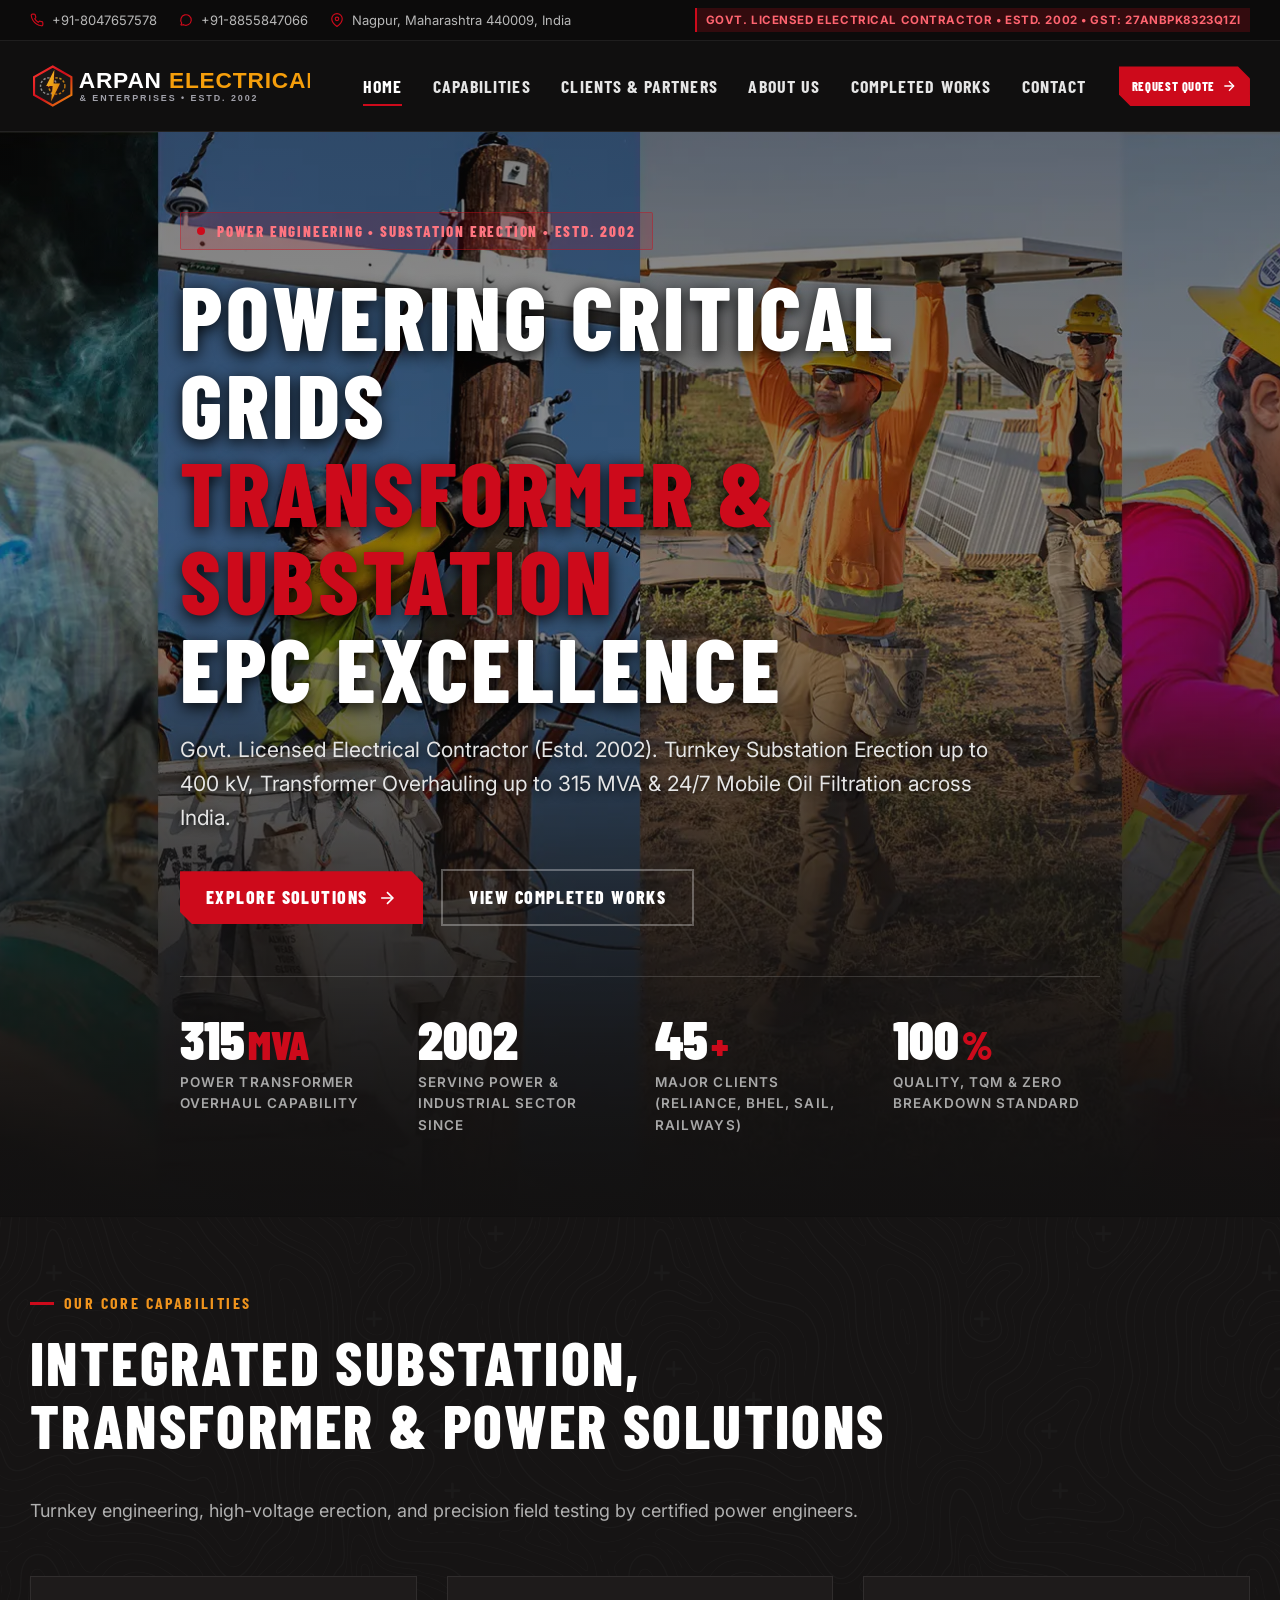
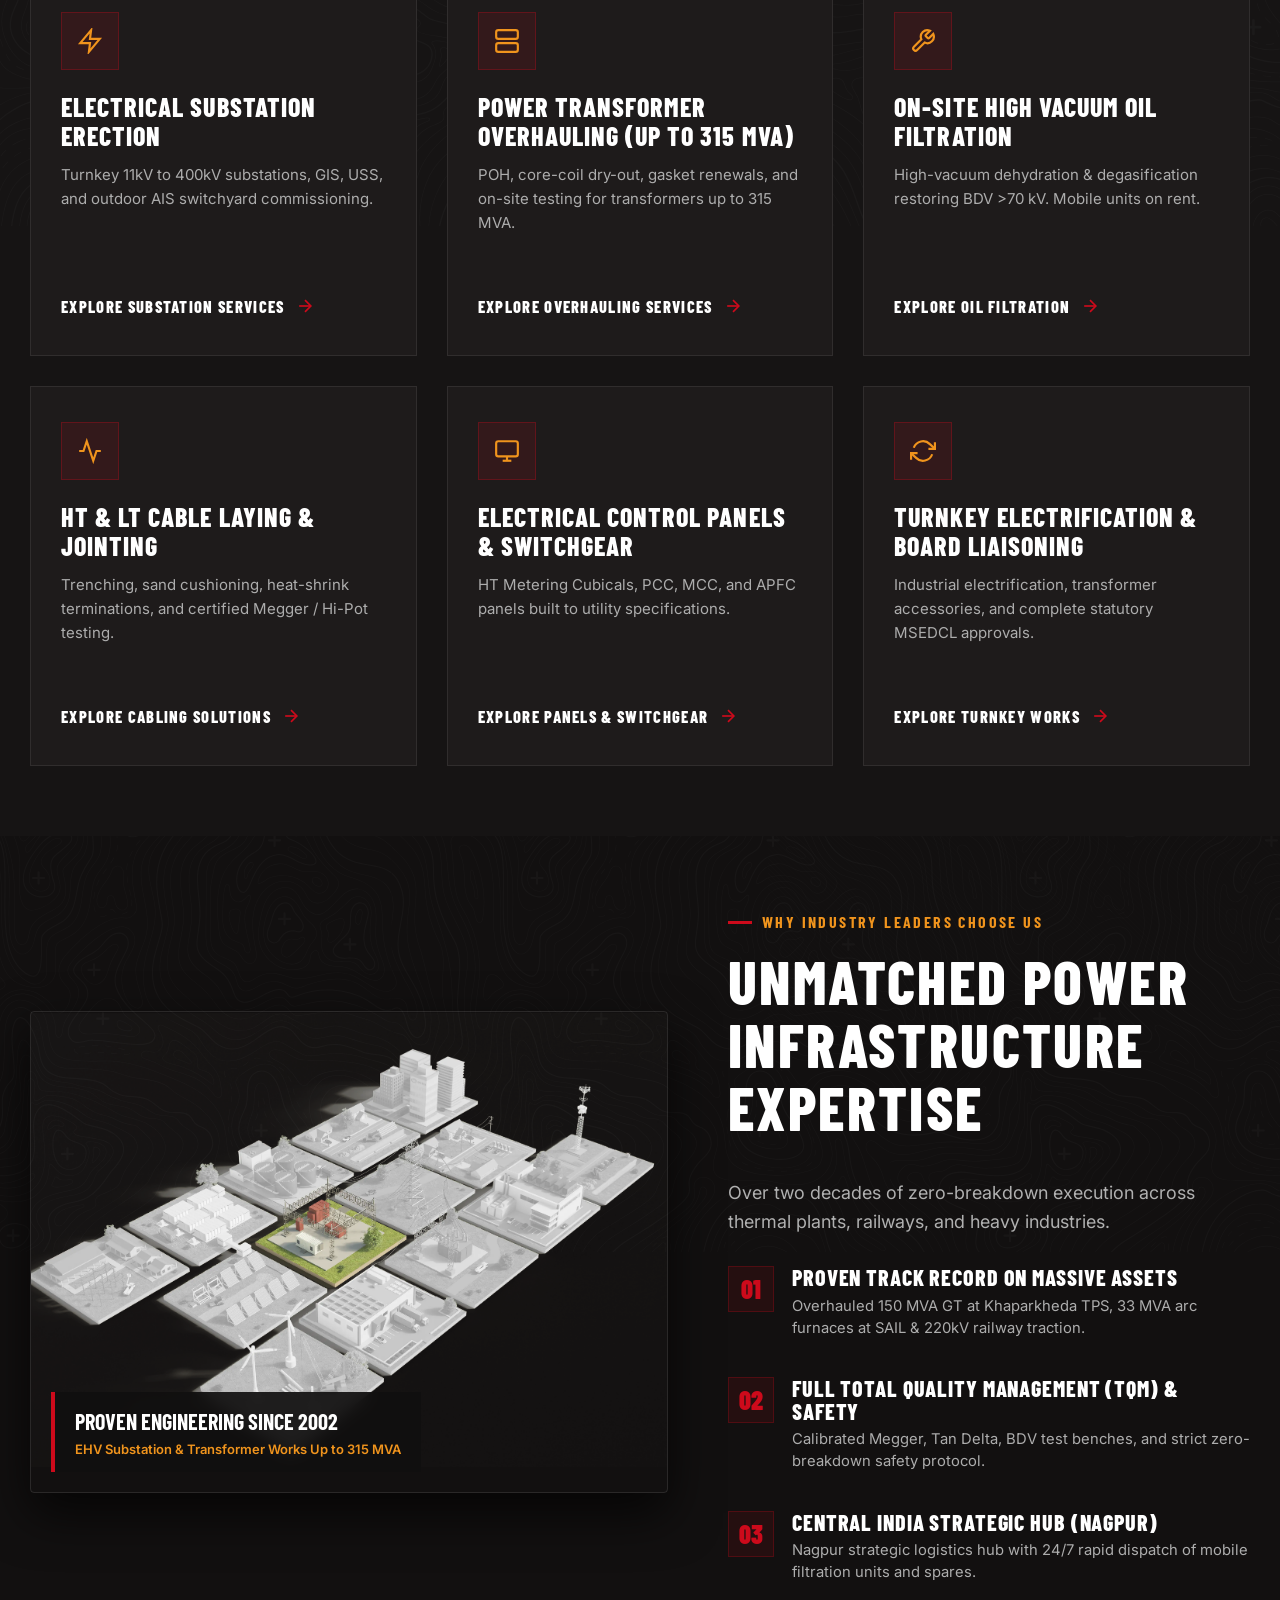
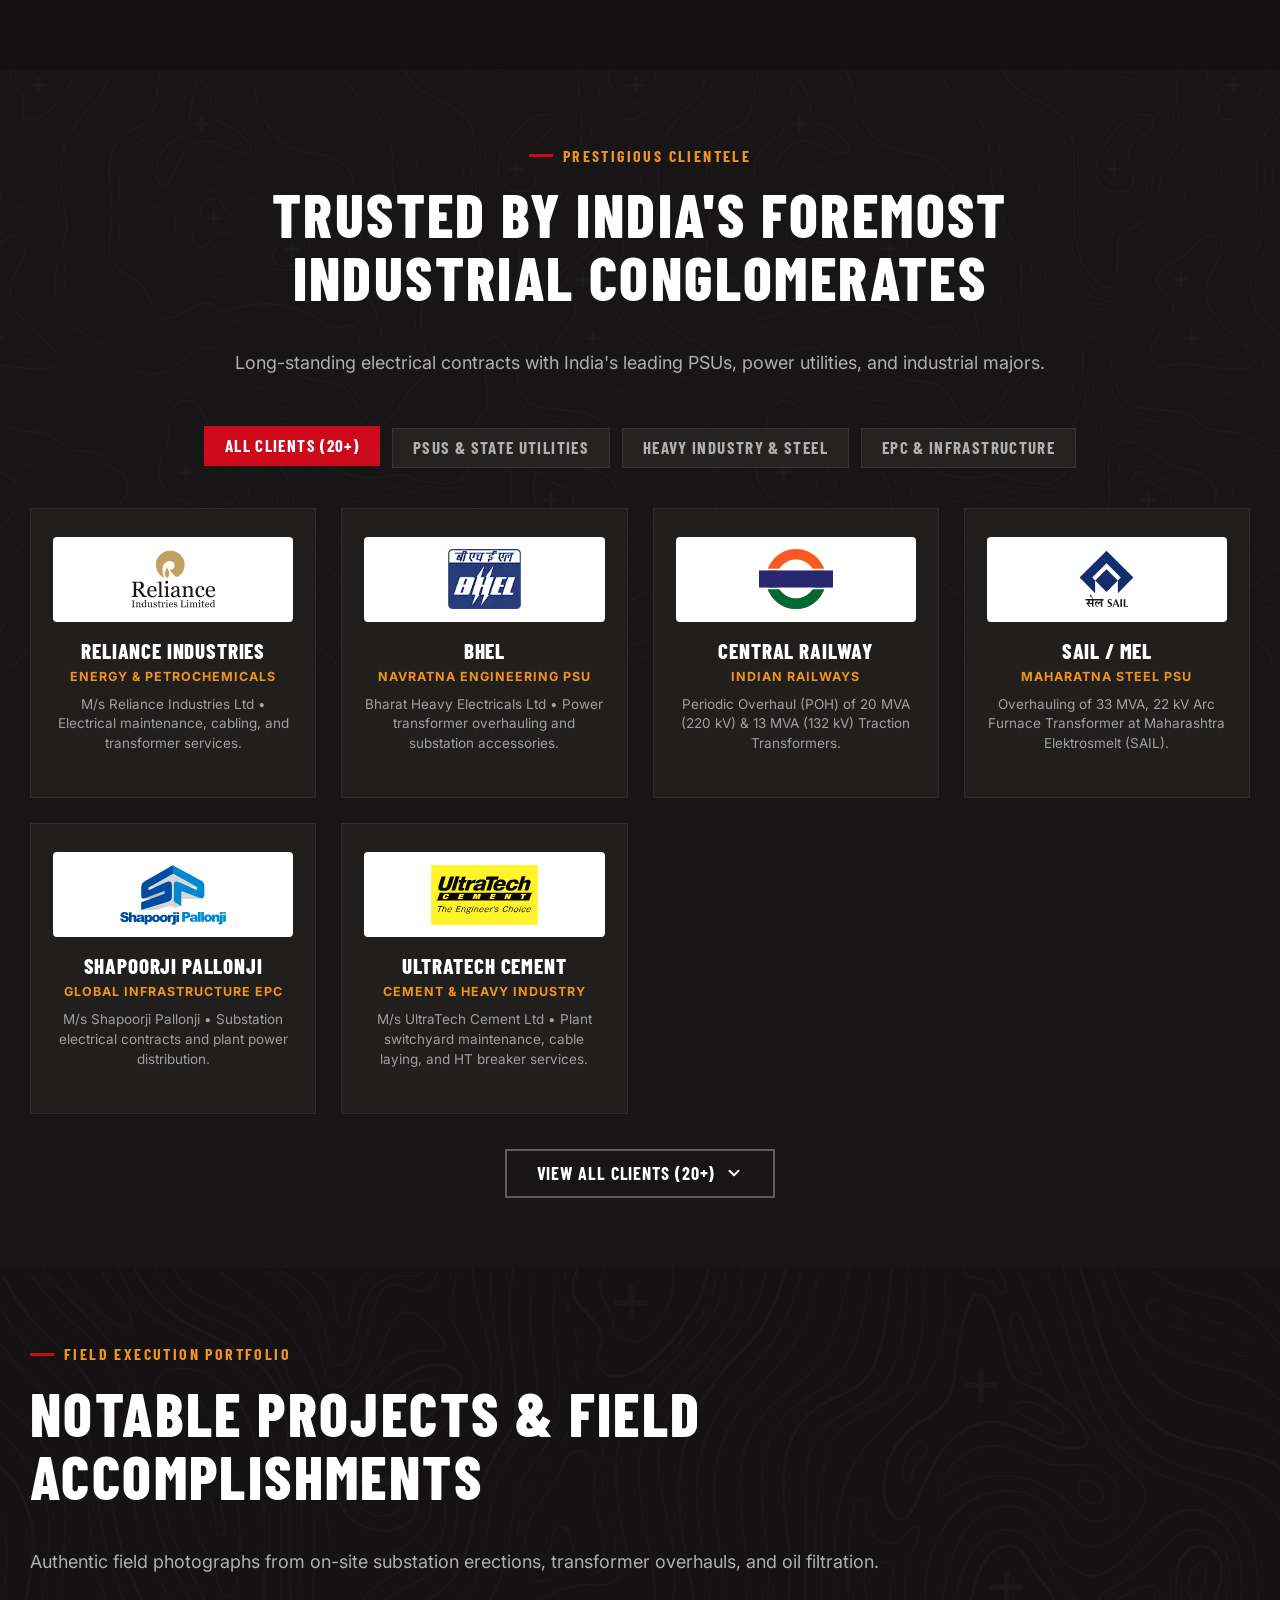
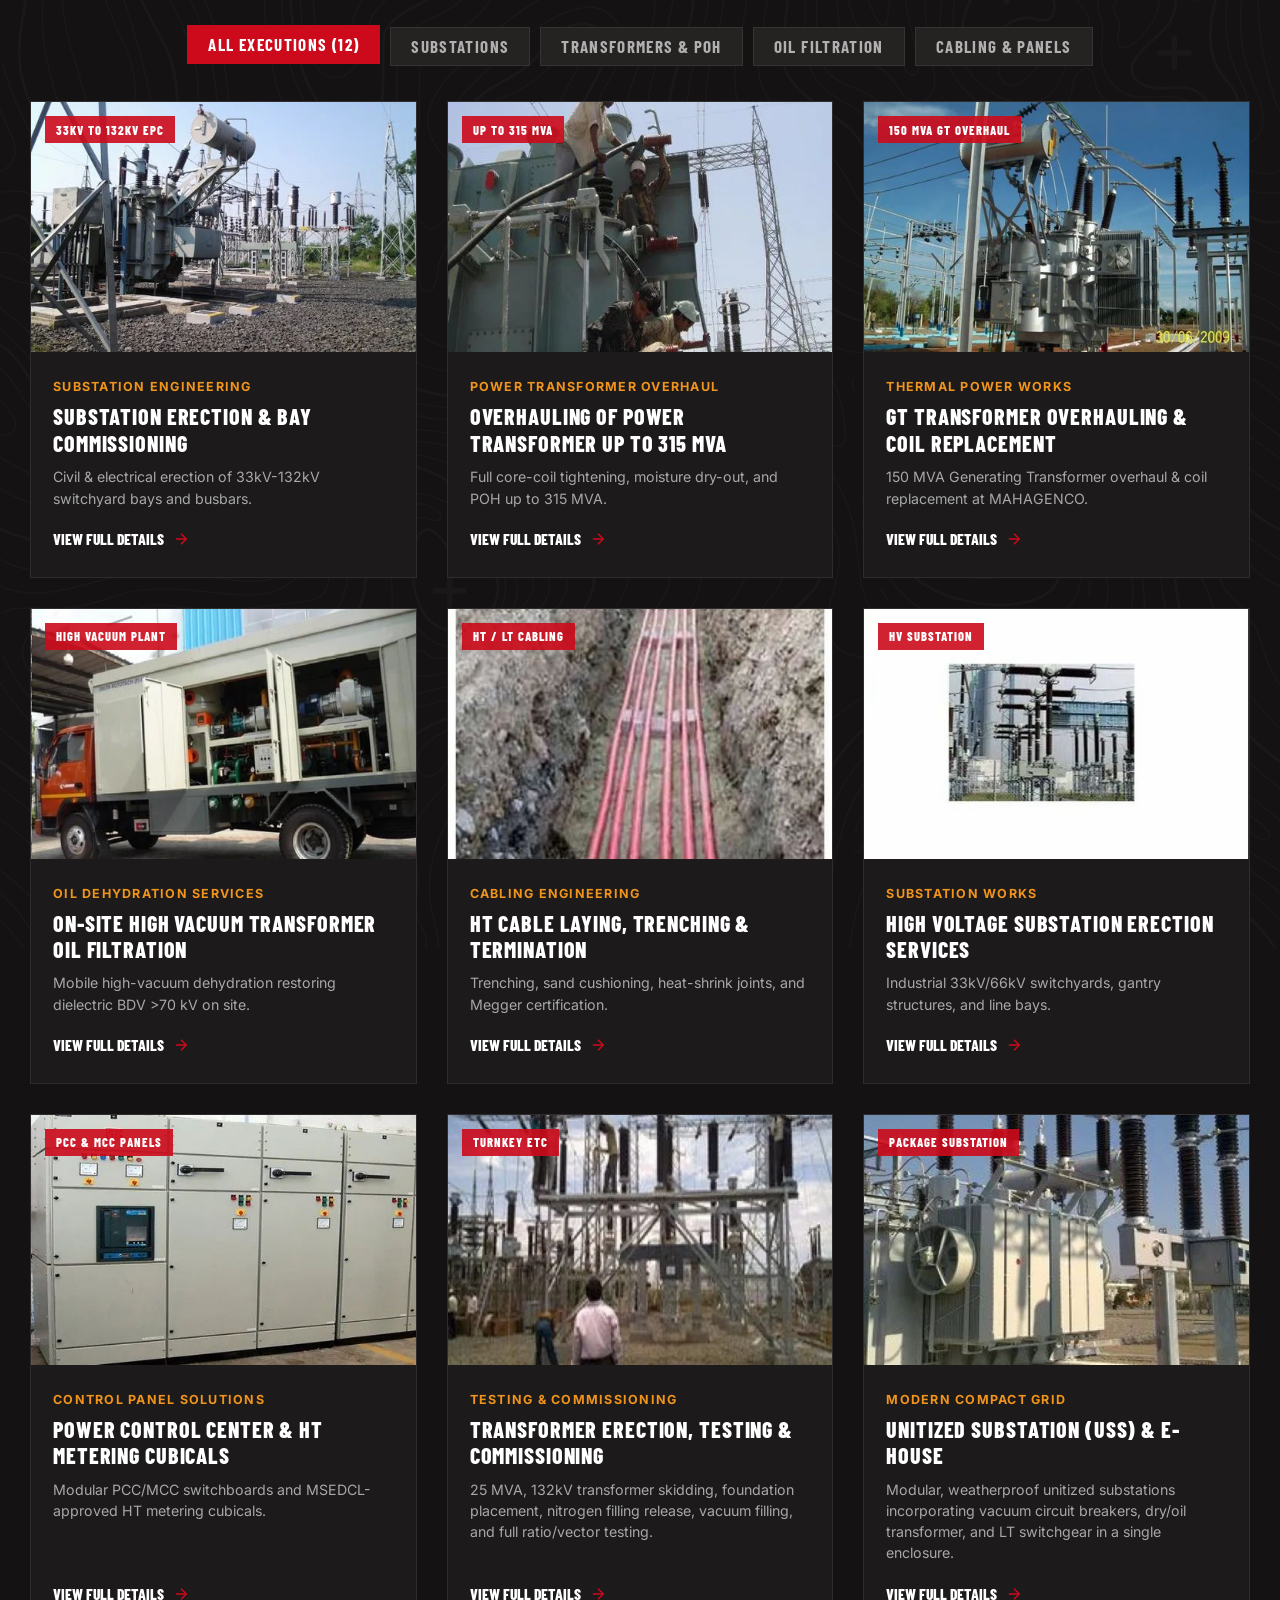
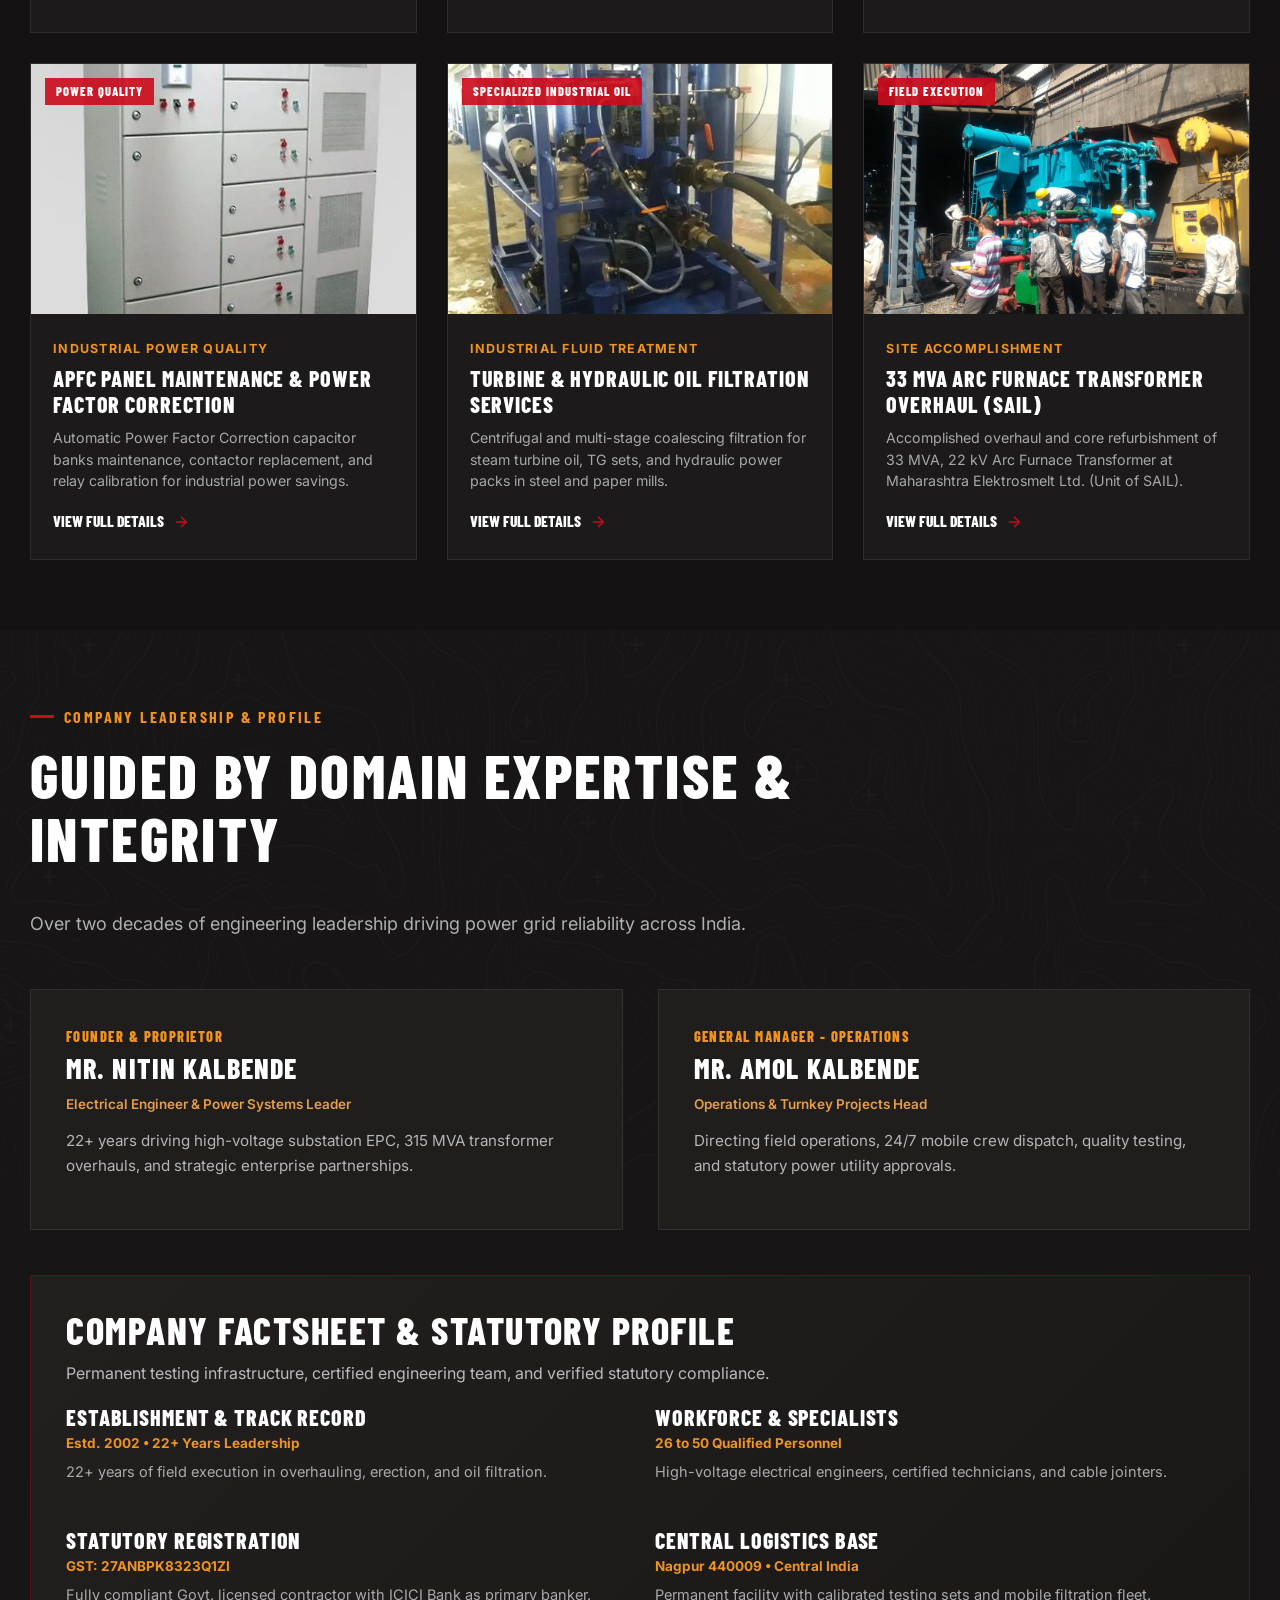
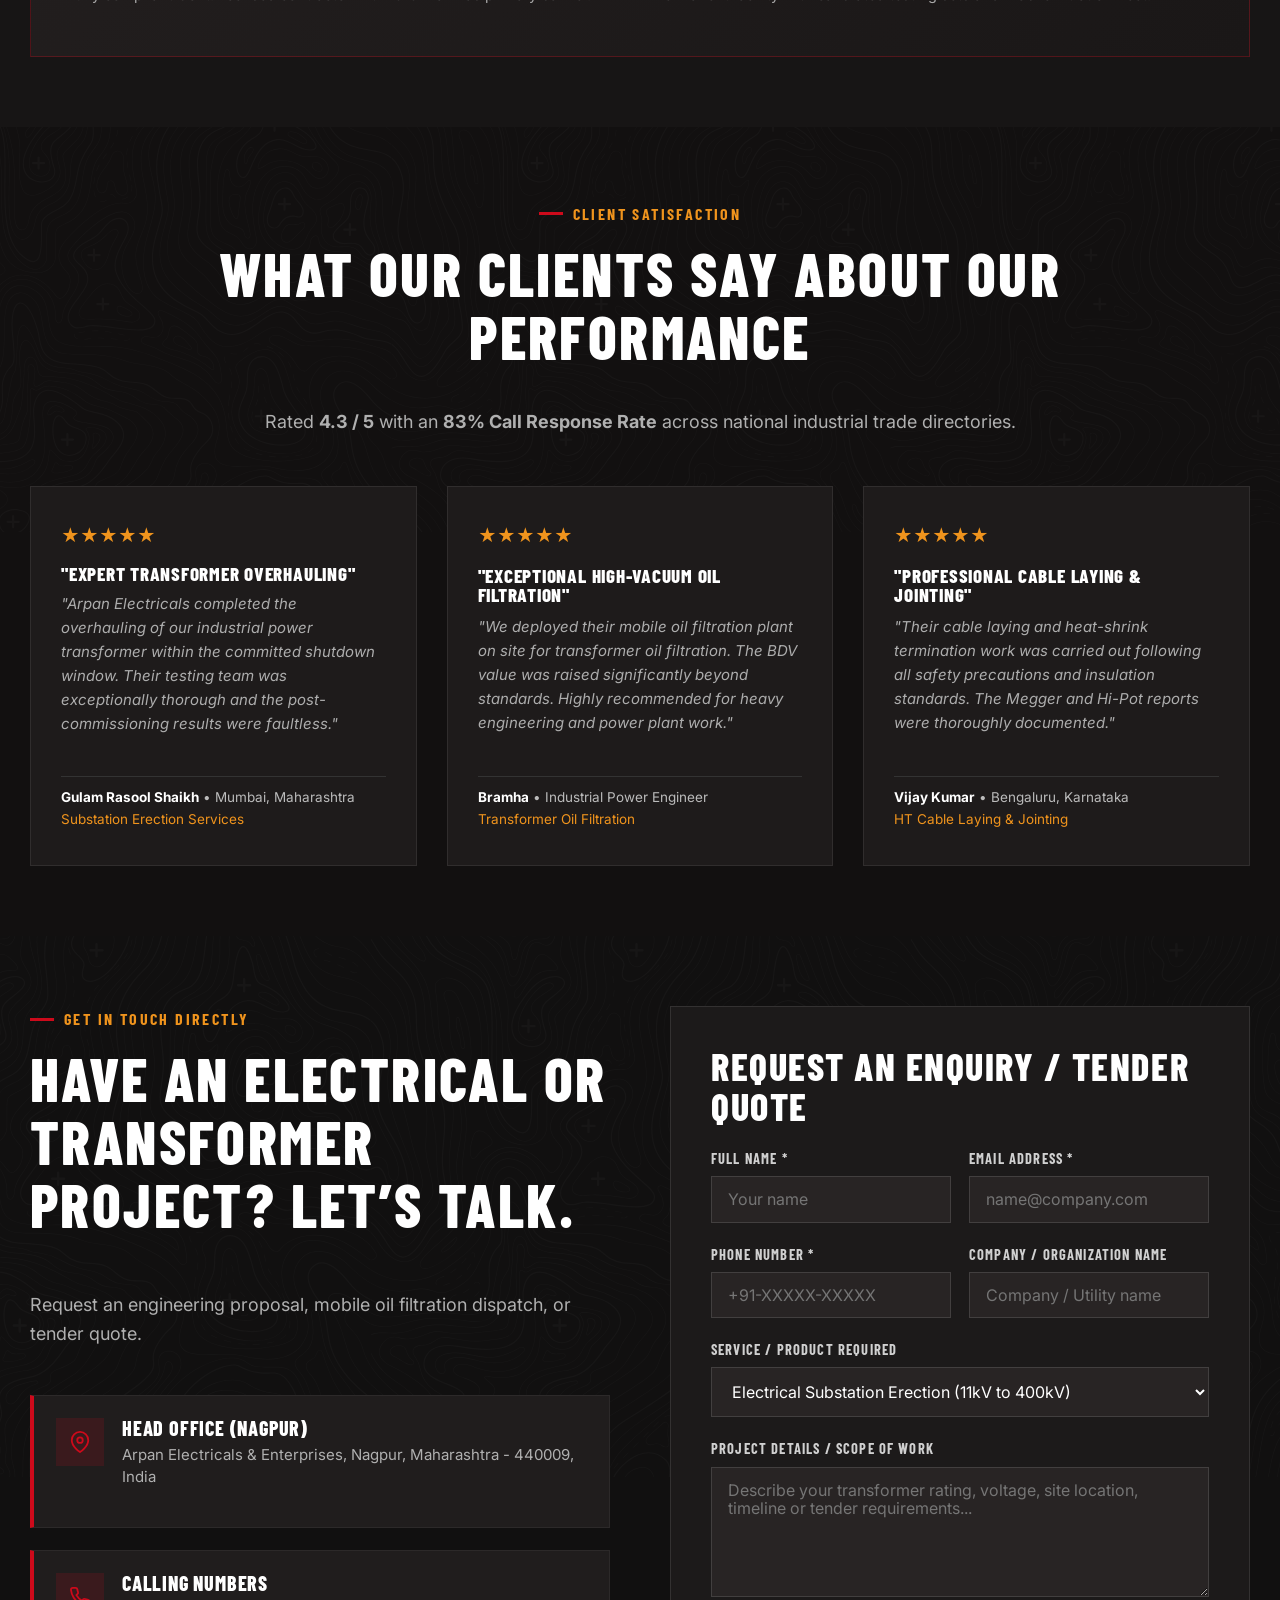
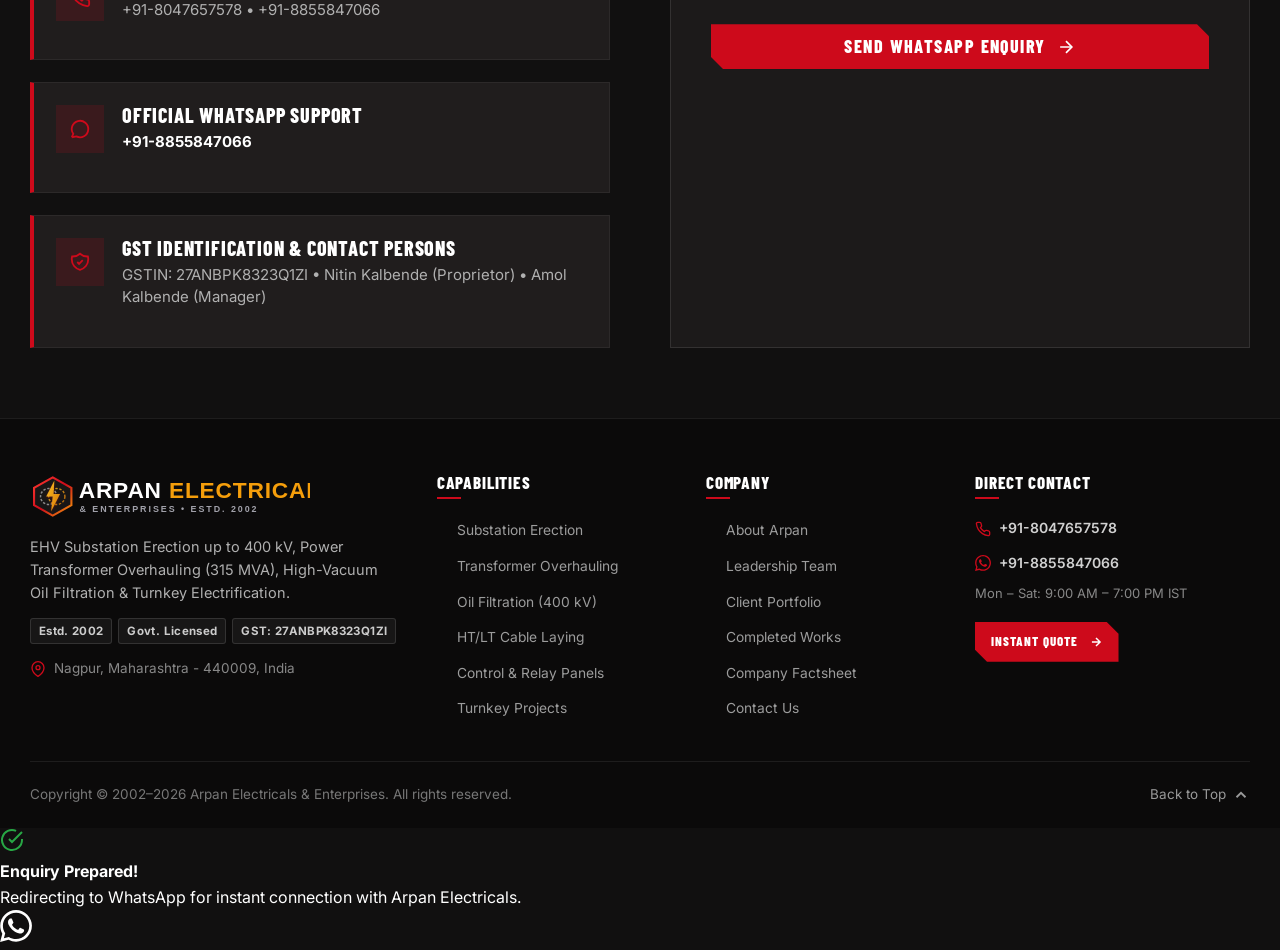
==== commit f213ba27: "UI refactor: shorten dense paragraphs, show top 6 clients with view-all toggle, streamline footer an" ====
--- a/index.html
+++ b/index.html
@@ -119,7 +119,7 @@
           POWERING CRITICAL GRIDS <span class="topo-text">TRANSFORMER &amp; SUBSTATION</span> EPC EXCELLENCE
         </h1>
         <p class="hero-subtitle">
-          Arpan Electricals &amp; Enterprises has been a trusted leader in Central India since 2002, delivering full-scope Substation Erection up to 400 kV, Power Transformer Overhauling up to 315 MVA, On-Site High-Vacuum Oil Filtration, HT/LT Cabling, and Turnkey Industrial Electrification.
+          Govt. Licensed Electrical Contractor (Estd. 2002). Turnkey Substation Erection up to 400 kV, Transformer Overhauling up to 315 MVA &amp; 24/7 Mobile Oil Filtration across India.
         </p>
 
         <div class="hero-actions">
@@ -161,7 +161,7 @@
           <div class="section-pretitle">Our Core Capabilities</div>
           <h2 class="h2">INTEGRATED SUBSTATION, TRANSFORMER &amp; POWER SOLUTIONS</h2>
           <p class="section-description">
-            Under the leadership of Mr. Nitin Kalbende, our multidisciplinary team of engineers and technicians provides end-to-end electrical infrastructure execution across India.
+            Turnkey engineering, high-voltage erection, and precision field testing by certified power engineers.
           </p>
         </div>
 
@@ -174,7 +174,7 @@
               </div>
               <h3 class="cap-card-title">Electrical Substation Erection</h3>
               <p class="cap-card-desc">
-                Turnkey erection, testing, and commissioning of high voltage substations from 11kV, 33kV, 132kV up to 400kV. Specialized in Unitized Substations (USS), Gas Insulated Substations (GIS), and outdoor AIS switchyards.
+                Turnkey 11kV to 400kV substations, GIS, USS, and outdoor AIS switchyard commissioning.
               </p>
             </div>
             <a href="capabilities.html#substation-erection" class="cap-card-link">
@@ -191,7 +191,7 @@
               </div>
               <h3 class="cap-card-title">Power Transformer Overhauling (Up to 315 MVA)</h3>
               <p class="cap-card-desc">
-                Complete overhauling, core-coil inspection, coil replacement supervision, gasket renewals, bushing replacement, and POH for Generator Transformers (GT) up to 315 MVA, Traction Transformers, and Arc Furnace Transformers.
+                POH, core-coil dry-out, gasket renewals, and on-site testing for transformers up to 315 MVA.
               </p>
             </div>
             <a href="capabilities.html#transformer-overhauling" class="cap-card-link">
@@ -208,7 +208,7 @@
               </div>
               <h3 class="cap-card-title">On-Site High Vacuum Oil Filtration</h3>
               <p class="cap-card-desc">
-                Mobile vacuum dehydration and degasification plants for transformer oil, turbine oil, and hydraulic oil. Rapid BDV and moisture restoration with oil filtration machines and mobile storage tanks on rent.
+                High-vacuum dehydration & degasification restoring BDV >70 kV. Mobile units on rent.
               </p>
             </div>
             <a href="capabilities.html#oil-filtration" class="cap-card-link">
@@ -225,7 +225,7 @@
               </div>
               <h3 class="cap-card-title">HT &amp; LT Cable Laying &amp; Jointing</h3>
               <p class="cap-card-desc">
-                Trenching, sand cushioning, protective brick layering, loop margins, and precision heat-shrink cable terminations. Megger testing &gt;50 M&Omega;, continuity resistance, earth testing, and Hi-Pot certification on site.
+                Trenching, sand cushioning, heat-shrink terminations, and certified Megger / Hi-Pot testing.
               </p>
             </div>
             <a href="capabilities.html#cable-services" class="cap-card-link">
@@ -242,7 +242,7 @@
               </div>
               <h3 class="cap-card-title">Electrical Control Panels &amp; Switchgear</h3>
               <p class="cap-card-desc">
-                Supply, erection, and testing of HT Metering Cubicals, Power Control Centers (PCC), Motor Control Centers (MCC), MV Panel Boards, LT Breakers, and Automatic Power Factor Correction (APFC) panels.
+                HT Metering Cubicals, PCC, MCC, and APFC panels built to utility specifications.
               </p>
             </div>
             <a href="capabilities.html#control-panels" class="cap-card-link">
@@ -259,7 +259,7 @@
               </div>
               <h3 class="cap-card-title">Turnkey Electrification &amp; Board Liaisoning</h3>
               <p class="cap-card-desc">
-                Comprehensive industrial &amp; commercial electrification, high mast lighting, transformer accessories (Buchholz relays, MOG, breathers, bushings), and complete statutory licensing with MSEDCL &amp; Electricity Boards.
+                Industrial electrification, transformer accessories, and complete statutory MSEDCL approvals.
               </p>
             </div>
             <a href="capabilities.html#turnkey-electrification" class="cap-card-link">
@@ -286,7 +286,7 @@
           <div class="section-pretitle">Why Industry Leaders Choose Us</div>
           <h2 class="h2">UNMATCHED POWER INFRASTRUCTURE EXPERTISE</h2>
           <p class="section-description">
-            Over the past two decades, Arpan Electricals &amp; Enterprises has earned an impeccable reputation for executing critical overhauling, testing, and erection projects across thermal power plants, railways, steel furnaces, and heavy industries.
+            Over two decades of zero-breakdown execution across thermal plants, railways, and heavy industries.
           </p>
 
           <div class="pillar-list">
@@ -294,7 +294,7 @@
               <div class="pillar-number">01</div>
               <div class="pillar-content">
                 <h4>PROVEN TRACK RECORD ON MASSIVE ASSETS</h4>
-                <p>From overhauling 150 MVA Generating Transformers at Khaparkheda TPS to 33 MVA Arc Furnaces at SAIL and 220kV traction substations for Indian Railways.</p>
+                <p>Overhauled 150 MVA GT at Khaparkheda TPS, 33 MVA arc furnaces at SAIL &amp; 220kV railway traction.</p>
               </div>
             </div>
 
@@ -302,7 +302,7 @@
               <div class="pillar-number">02</div>
               <div class="pillar-content">
                 <h4>FULL TOTAL QUALITY MANAGEMENT (TQM) &amp; SAFETY</h4>
-                <p>Equipped with state-of-the-art testing sets (Megger, Tan Delta, oil BDV, micro-ohm meters) and stringent safety protocols before jointing and charging.</p>
+                <p>Calibrated Megger, Tan Delta, BDV test benches, and strict zero-breakdown safety protocol.</p>
               </div>
             </div>
 
@@ -310,7 +310,7 @@
               <div class="pillar-number">03</div>
               <div class="pillar-content">
                 <h4>CENTRAL INDIA STRATEGIC HUB (NAGPUR)</h4>
-                <p>Located in the heart of India with rapid logistical deployment of mobile oil filtration machinery, emergency teams, and transformer spares across Maharashtra and adjacent states.</p>
+                <p>Nagpur strategic logistics hub with 24/7 rapid dispatch of mobile filtration units and spares.</p>
               </div>
             </div>
           </div>
@@ -325,7 +325,7 @@
           <div class="section-pretitle">Prestigious Clientele</div>
           <h2 class="h2">TRUSTED BY INDIA'S FOREMOST INDUSTRIAL CONGLOMERATES</h2>
           <p class="section-description">
-            Our ethical business practices and technical precision have earned us long-standing relationships with leading private enterprises, PSUs, and power corporations.
+            Long-standing electrical contracts with India's leading PSUs, power utilities, and industrial majors.
           </p>
         </div>
 
@@ -337,9 +337,50 @@
           <button class="tab-btn" data-filter="infra">EPC &amp; Infrastructure</button>
         </div>
 
-        <!-- Client Grid -->
+                <!-- Client Grid -->
         <div class="clients-grid">
-          <!-- Client 1 -->
+          <!-- TOP 6 PRESTIGIOUS CLIENTS (Visible Initially) -->
+          <!-- Client 1: Reliance -->
+          <div class="client-card" data-category="industrial">
+            <div class="client-logo-wrap">
+              <img src="assets/logos/logo-reliance.svg" alt="Reliance Industries Logo" loading="lazy">
+            </div>
+            <h4 class="client-name">RELIANCE INDUSTRIES</h4>
+            <div class="client-category">Energy &amp; Petrochemicals</div>
+            <p class="client-scope">M/s Reliance Industries Ltd &bull; Electrical maintenance, cabling, and transformer services.</p>
+          </div>
+
+          <!-- Client 2: BHEL -->
+          <div class="client-card" data-category="psu">
+            <div class="client-logo-wrap">
+              <img src="assets/logos/logo-bhel.webp" alt="BHEL Logo" loading="lazy">
+            </div>
+            <h4 class="client-name">BHEL</h4>
+            <div class="client-category">Navratna Engineering PSU</div>
+            <p class="client-scope">Bharat Heavy Electricals Ltd &bull; Power transformer overhauling and substation accessories.</p>
+          </div>
+
+          <!-- Client 3: Central Railway -->
+          <div class="client-card" data-category="psu">
+            <div class="client-logo-wrap">
+              <img src="assets/logos/logo-railways.svg" alt="Central Railway Logo" loading="lazy">
+            </div>
+            <h4 class="client-name">CENTRAL RAILWAY</h4>
+            <div class="client-category">Indian Railways</div>
+            <p class="client-scope">Periodic Overhaul (POH) of 20 MVA (220 kV) &amp; 13 MVA (132 kV) Traction Transformers.</p>
+          </div>
+
+          <!-- Client 4: SAIL / MEL -->
+          <div class="client-card" data-category="psu">
+            <div class="client-logo-wrap">
+              <img src="assets/logos/logo-sail.svg" alt="SAIL / MEL Logo" loading="lazy">
+            </div>
+            <h4 class="client-name">SAIL / MEL</h4>
+            <div class="client-category">Maharatna Steel PSU</div>
+            <p class="client-scope">Overhauling of 33 MVA, 22 kV Arc Furnace Transformer at Maharashtra Elektrosmelt (SAIL).</p>
+          </div>
+
+          <!-- Client 5: Shapoorji Pallonji -->
           <div class="client-card" data-category="infra">
             <div class="client-logo-wrap">
               <img src="assets/logos/logo-shapoorji.svg" alt="Shapoorji Pallonji Logo" loading="lazy">
@@ -349,28 +390,79 @@
             <p class="client-scope">M/s Shapoorji Pallonji &bull; Substation electrical contracts and plant power distribution.</p>
           </div>
 
-          <!-- Client 2 -->
+          <!-- Client 6: UltraTech Cement -->
           <div class="client-card" data-category="industrial">
             <div class="client-logo-wrap">
-              <img src="assets/logos/logo-reliance.svg" alt="Reliance Industries Logo" loading="lazy">
-            </div>
-            <h4 class="client-name">RELIANCE INDUSTRIES</h4>
-            <div class="client-category">Energy &amp; Petrochemicals</div>
-            <p class="client-scope">M/s Reliance Industries Ltd &bull; Electrical maintenance, cabling, and transformer services.</p>
-          </div>
-
-          <!-- Client 3 -->
-          <div class="client-card" data-category="psu">
-            <div class="client-logo-wrap">
-              <img src="assets/logos/logo-bhel.webp" alt="BHEL Logo" loading="lazy">
-            </div>
-            <h4 class="client-name">BHEL</h4>
-            <div class="client-category">Navratna Engineering PSU</div>
-            <p class="client-scope">Bharat Heavy Electricals Ltd &bull; Power transformer overhauling and substation accessories.</p>
-          </div>
-
-          <!-- Client 4 -->
-          <div class="client-card" data-category="infra">
+              <img src="assets/logos/logo-ultratech.svg" alt="UltraTech Cement Logo" loading="lazy">
+            </div>
+            <h4 class="client-name">ULTRATECH CEMENT</h4>
+            <div class="client-category">Cement &amp; Heavy Industry</div>
+            <p class="client-scope">M/s UltraTech Cement Ltd &bull; Plant switchyard maintenance, cable laying, and HT breaker services.</p>
+          </div>
+
+          <!-- REMAINING CLIENTS (Revealed on 'View All Clients' click or filter) -->
+          <!-- Client 7: Siemens -->
+          <div class="client-card client-extra" data-category="psu">
+            <div class="client-logo-wrap">
+              <img src="assets/logos/logo-simens.webp" alt="Siemens Logo" loading="lazy">
+            </div>
+            <h4 class="client-name">SIEMENS EHV</h4>
+            <div class="client-category">Global Power Conglomerate</div>
+            <p class="client-scope">M/s Siemens EHV Project &bull; Supply of transformer control accessories &amp; site commissioning.</p>
+          </div>
+
+          <!-- Client 8: Hindalco -->
+          <div class="client-card client-extra" data-category="industrial">
+            <div class="client-logo-wrap">
+              <img src="assets/logos/logo-hindalco.svg" alt="Hindalco Logo" loading="lazy">
+            </div>
+            <h4 class="client-name">HINDALCO INDUSTRIES</h4>
+            <div class="client-category">Aditya Birla Group</div>
+            <p class="client-scope">M/s Hindalco Industries Ltd &bull; Industrial power distribution and transformer overhaul.</p>
+          </div>
+
+          <!-- Client 9: MAHAGENCO -->
+          <div class="client-card client-extra" data-category="psu">
+            <div class="client-logo-wrap">
+              <img src="assets/logos/logo-mspgcl.webp" alt="MAHAGENCO Logo" loading="lazy">
+            </div>
+            <h4 class="client-name">MAHAGENCO</h4>
+            <div class="client-category">State Power Generation</div>
+            <p class="client-scope">Khaparkheda Thermal Power Station &bull; Overhaul &amp; Coil Replacement Supervision for 150 MVA GT.</p>
+          </div>
+
+          <!-- Client 10: MSETCL -->
+          <div class="client-card client-extra" data-category="psu">
+            <div class="client-logo-wrap">
+              <img src="assets/logos/logo-msetcl.webp" alt="MSETCL Logo" loading="lazy">
+            </div>
+            <h4 class="client-name">MSETCL</h4>
+            <div class="client-category">State Transmission Utility</div>
+            <p class="client-scope">Maharashtra State Electricity Transmission Co &bull; Substation works and transformer accessories.</p>
+          </div>
+
+          <!-- Client 11: Jindal Steel -->
+          <div class="client-card client-extra" data-category="industrial">
+            <div class="client-logo-wrap">
+              <img src="assets/logos/logo-jindal.svg" alt="Jindal Steel Logo" loading="lazy">
+            </div>
+            <h4 class="client-name">JINDAL STEEL</h4>
+            <div class="client-category">Steel &amp; Power Leader</div>
+            <p class="client-scope">Jindal Steel &amp; Power Raigarh &bull; Overhauling of heavy industrial furnace transformers.</p>
+          </div>
+
+          <!-- Client 12: Ashok Leyland -->
+          <div class="client-card client-extra" data-category="industrial">
+            <div class="client-logo-wrap">
+              <img src="assets/logos/logo-ashokleyland.svg" alt="Ashok Leyland Logo" loading="lazy">
+            </div>
+            <h4 class="client-name">ASHOK LEYLAND</h4>
+            <div class="client-category">Automotive Conglomerate</div>
+            <p class="client-scope">M/s Ashok Leyland Ltd &bull; Industrial electrical installation, maintenance, and power panel testing.</p>
+          </div>
+
+          <!-- Client 13: Punj Lloyd -->
+          <div class="client-card client-extra" data-category="infra">
             <div class="client-logo-wrap">
               <img src="assets/logos/logo-punjlloyd.svg" alt="Punj Lloyd Logo" loading="lazy">
             </div>
@@ -379,98 +471,8 @@
             <p class="client-scope">M/s Punj Lloyd Ltd &bull; Substation electrification and high voltage cable jointing works.</p>
           </div>
 
-          <!-- Client 5 -->
-          <div class="client-card" data-category="psu">
-            <div class="client-logo-wrap">
-              <img src="assets/logos/logo-simens.webp" alt="Siemens Logo" loading="lazy">
-            </div>
-            <h4 class="client-name">SIEMENS EHV</h4>
-            <div class="client-category">Global Power Conglomerate</div>
-            <p class="client-scope">M/s Siemens EHV Project &bull; Supply of transformer control accessories &amp; site commissioning.</p>
-          </div>
-
-          <!-- Client 6 -->
-          <div class="client-card" data-category="psu">
-            <div class="client-logo-wrap">
-              <img src="assets/logos/logo-railways.svg" alt="Central Railway Logo" loading="lazy">
-            </div>
-            <h4 class="client-name">CENTRAL RAILWAY</h4>
-            <div class="client-category">Indian Railways</div>
-            <p class="client-scope">Periodic Overhaul (POH) of 20 MVA (220 kV) &amp; 13 MVA (132 kV) Traction Transformers.</p>
-          </div>
-
-          <!-- Client 7 -->
-          <div class="client-card" data-category="psu">
-            <div class="client-logo-wrap">
-              <img src="assets/logos/logo-sail.svg" alt="SAIL / MEL Logo" loading="lazy">
-            </div>
-            <h4 class="client-name">SAIL / MEL</h4>
-            <div class="client-category">Maharatna Steel PSU</div>
-            <p class="client-scope">Overhauling of 33 MVA, 22 kV Arc Furnace Transformer at Maharashtra Elektrosmelt (SAIL).</p>
-          </div>
-
-          <!-- Client 8 -->
-          <div class="client-card" data-category="industrial">
-            <div class="client-logo-wrap">
-              <img src="assets/logos/logo-hindalco.svg" alt="Hindalco Logo" loading="lazy">
-            </div>
-            <h4 class="client-name">HINDALCO INDUSTRIES</h4>
-            <div class="client-category">Aditya Birla Group</div>
-            <p class="client-scope">M/s Hindalco Industries Ltd &bull; Industrial power distribution and transformer overhaul.</p>
-          </div>
-
-          <!-- Client 9 -->
-          <div class="client-card" data-category="industrial">
-            <div class="client-logo-wrap">
-              <img src="assets/logos/logo-ultratech.svg" alt="UltraTech Cement Logo" loading="lazy">
-            </div>
-            <h4 class="client-name">ULTRATECH CEMENT</h4>
-            <div class="client-category">Cement &amp; Heavy Industry</div>
-            <p class="client-scope">M/s UltraTech Cement Ltd &bull; Plant switchyard maintenance, cable laying, and HT breaker services.</p>
-          </div>
-
-          <!-- Client 10 -->
-          <div class="client-card" data-category="psu">
-            <div class="client-logo-wrap">
-              <img src="assets/logos/logo-mspgcl.webp" alt="MAHAGENCO Logo" loading="lazy">
-            </div>
-            <h4 class="client-name">MAHAGENCO</h4>
-            <div class="client-category">State Power Generation</div>
-            <p class="client-scope">Khaparkheda Thermal Power Station &bull; Overhaul &amp; Coil Replacement Supervision for 150 MVA GT.</p>
-          </div>
-
-          <!-- Client 11 -->
-          <div class="client-card" data-category="psu">
-            <div class="client-logo-wrap">
-              <img src="assets/logos/logo-msetcl.webp" alt="MSETCL Logo" loading="lazy">
-            </div>
-            <h4 class="client-name">MSETCL</h4>
-            <div class="client-category">State Transmission Utility</div>
-            <p class="client-scope">Maharashtra State Electricity Transmission Co &bull; Substation works and transformer accessories.</p>
-          </div>
-
-          <!-- Client 12 -->
-          <div class="client-card" data-category="industrial">
-            <div class="client-logo-wrap">
-              <img src="assets/logos/logo-jindal.svg" alt="Jindal Steel Logo" loading="lazy">
-            </div>
-            <h4 class="client-name">JINDAL STEEL</h4>
-            <div class="client-category">Steel &amp; Power Leader</div>
-            <p class="client-scope">Jindal Steel &amp; Power Raigarh &bull; Overhauling of heavy industrial furnace transformers.</p>
-          </div>
-
-          <!-- Client 13 -->
-          <div class="client-card" data-category="industrial">
-            <div class="client-logo-wrap">
-              <img src="assets/logos/logo-ashokleyland.svg" alt="Ashok Leyland Logo" loading="lazy">
-            </div>
-            <h4 class="client-name">ASHOK LEYLAND</h4>
-            <div class="client-category">Automotive Conglomerate</div>
-            <p class="client-scope">M/s Ashok Leyland Ltd &bull; Industrial electrical installation, maintenance, and power panel testing.</p>
-          </div>
-
-          <!-- Client 14 -->
-          <div class="client-card" data-category="infra">
+          <!-- Client 14: Sterling & Wilson -->
+          <div class="client-card client-extra" data-category="infra">
             <div class="client-logo-wrap">
               <img src="assets/logos/logo-sterlingwilson.svg" alt="Sterling &amp; Wilson Logo" loading="lazy">
             </div>
@@ -479,8 +481,8 @@
             <p class="client-scope">M/s Sterling &amp; Wilson Ltd &bull; Substation cabling, switchyard erection, and testing support.</p>
           </div>
 
-          <!-- Client 15 -->
-          <div class="client-card" data-category="psu">
+          <!-- Client 15: MOIL Limited -->
+          <div class="client-card client-extra" data-category="psu">
             <div class="client-logo-wrap">
               <img src="assets/logos/logo-moil.svg" alt="MOIL Limited Logo" loading="lazy">
             </div>
@@ -489,8 +491,8 @@
             <p class="client-scope">M/s Manganese Ore India Ltd &bull; Mining power infrastructure, transformer overhaul &amp; cabling.</p>
           </div>
 
-          <!-- Client 16 -->
-          <div class="client-card" data-category="infra">
+          <!-- Client 16: MADC MIHAN -->
+          <div class="client-card client-extra" data-category="infra">
             <div class="client-logo-wrap">
               <img src="assets/logos/logo-madc.svg" alt="MADC MIHAN Logo" loading="lazy">
             </div>
@@ -498,6 +500,16 @@
             <div class="client-category">Infrastructure Development</div>
             <p class="client-scope">Maharashtra Airport Development Corporation &bull; MIHAN SEZ electrical distribution works.</p>
           </div>
+        </div>
+
+        <!-- View All Clients (20+) Toggle Wrap -->
+        <div class="clients-toggle-wrap" style="display: flex; justify-content: center; margin-top: 3.5rem;">
+          <button id="toggleClientsBtn" class="btn btn-outline" aria-expanded="false" style="padding: 1.2rem 3rem; display: inline-flex; align-items: center; gap: 1rem; font-weight: 700; letter-spacing: 0.05em; cursor: pointer;">
+            <span class="btn-text">View All Clients (20+)</span>
+            <svg class="toggle-icon" width="18" height="18" viewBox="0 0 24 24" fill="none" stroke="currentColor" stroke-width="2.5" stroke-linecap="round" stroke-linejoin="round">
+              <polyline points="6 9 12 15 18 9"></polyline>
+            </svg>
+          </button>
         </div>
       </div>
     </section>
@@ -509,7 +521,7 @@
           <div class="section-pretitle">Field Execution Portfolio</div>
           <h2 class="h2">NOTABLE PROJECTS &amp; FIELD ACCOMPLISHMENTS</h2>
           <p class="section-description">
-            Explore authentic photos from our on-site executions — covering major transformer overhauls, high-voltage substation erection, high-vacuum oil filtration, and HT cable installations.
+            Authentic field photographs from on-site substation erections, transformer overhauls, and oil filtration.
           </p>
         </div>
 
@@ -532,7 +544,7 @@
             <div class="project-info">
               <div class="project-category">Substation Engineering</div>
               <h3 class="project-title">Substation Erection &amp; Bay Commissioning</h3>
-              <p class="project-desc">Complete civil &amp; electrical erection of switchyard structures, circuit breakers, isolators, and busbars for prestigious utility clients.</p>
+              <p class="project-desc">Civil &amp; electrical erection of 33kV-132kV switchyard bays and busbars.</p>
               <div class="project-action">
                 <span>View Full Details</span>
                 <svg width="18" height="18" fill="none" stroke="currentColor" stroke-width="2" viewBox="0 0 24 24"><line x1="5" y1="12" x2="19" y2="12"></line><polyline points="12 5 19 12 12 19"></polyline></svg>
@@ -549,7 +561,7 @@
             <div class="project-info">
               <div class="project-category">Power Transformer Overhaul</div>
               <h3 class="project-title">Overhauling of Power Transformer Up to 315 MVA</h3>
-              <p class="project-desc">Full disassembly, core-coil tightening, moisture dry-out, gasket renewal, and electrical testing at thermal and traction installations.</p>
+              <p class="project-desc">Full core-coil tightening, moisture dry-out, and POH up to 315 MVA.</p>
               <div class="project-action">
                 <span>View Full Details</span>
                 <svg width="18" height="18" fill="none" stroke="currentColor" stroke-width="2" viewBox="0 0 24 24"><line x1="5" y1="12" x2="19" y2="12"></line><polyline points="12 5 19 12 12 19"></polyline></svg>
@@ -566,7 +578,7 @@
             <div class="project-info">
               <div class="project-category">Thermal Power Works</div>
               <h3 class="project-title">GT Transformer Overhauling &amp; Coil Replacement</h3>
-              <p class="project-desc">150 MVA Generating Transformer overhauling and specialized coil replacement supervision executed at Khaparkheda TPS (MAHAGENCO).</p>
+              <p class="project-desc">150 MVA Generating Transformer overhaul &amp; coil replacement at MAHAGENCO.</p>
               <div class="project-action">
                 <span>View Full Details</span>
                 <svg width="18" height="18" fill="none" stroke="currentColor" stroke-width="2" viewBox="0 0 24 24"><line x1="5" y1="12" x2="19" y2="12"></line><polyline points="12 5 19 12 12 19"></polyline></svg>
@@ -583,7 +595,7 @@
             <div class="project-info">
               <div class="project-category">Oil Dehydration Services</div>
               <h3 class="project-title">On-Site High Vacuum Transformer Oil Filtration</h3>
-              <p class="project-desc">High vacuum degasification and moisture dehydration achieving dielectric breakdown voltage &gt;70 kV with mobile filtration plants.</p>
+              <p class="project-desc">Mobile high-vacuum dehydration restoring dielectric BDV &gt;70 kV on site.</p>
               <div class="project-action">
                 <span>View Full Details</span>
                 <svg width="18" height="18" fill="none" stroke="currentColor" stroke-width="2" viewBox="0 0 24 24"><line x1="5" y1="12" x2="19" y2="12"></line><polyline points="12 5 19 12 12 19"></polyline></svg>
@@ -600,7 +612,7 @@
             <div class="project-info">
               <div class="project-category">Cabling Engineering</div>
               <h3 class="project-title">HT Cable Laying, Trenching &amp; Termination</h3>
-              <p class="project-desc">Standardized 45cm x 75cm trenching, sand cushion and brick protection, heat-shrink cable terminations, and comprehensive Megger certification.</p>
+              <p class="project-desc">Trenching, sand cushioning, heat-shrink joints, and Megger certification.</p>
               <div class="project-action">
                 <span>View Full Details</span>
                 <svg width="18" height="18" fill="none" stroke="currentColor" stroke-width="2" viewBox="0 0 24 24"><line x1="5" y1="12" x2="19" y2="12"></line><polyline points="12 5 19 12 12 19"></polyline></svg>
@@ -617,7 +629,7 @@
             <div class="project-info">
               <div class="project-category">Substation Works</div>
               <h3 class="project-title">High Voltage Substation Erection Services</h3>
-              <p class="project-desc">Erection of 33kV and 66kV industrial substations, gantry towers, lightning arresters, and line bays across heavy manufacturing sites.</p>
+              <p class="project-desc">Industrial 33kV/66kV switchyards, gantry structures, and line bays.</p>
               <div class="project-action">
                 <span>View Full Details</span>
                 <svg width="18" height="18" fill="none" stroke="currentColor" stroke-width="2" viewBox="0 0 24 24"><line x1="5" y1="12" x2="19" y2="12"></line><polyline points="12 5 19 12 12 19"></polyline></svg>
@@ -634,7 +646,7 @@
             <div class="project-info">
               <div class="project-category">Control Panel Solutions</div>
               <h3 class="project-title">Power Control Center &amp; HT Metering Cubicals</h3>
-              <p class="project-desc">Fabrication, installation, and commissioning of modular Power Control Centers, MCC panels, and MSEDCL-compliant metering cubicals.</p>
+              <p class="project-desc">Modular PCC/MCC switchboards and MSEDCL-approved HT metering cubicals.</p>
               <div class="project-action">
                 <span>View Full Details</span>
                 <svg width="18" height="18" fill="none" stroke="currentColor" stroke-width="2" viewBox="0 0 24 24"><line x1="5" y1="12" x2="19" y2="12"></line><polyline points="12 5 19 12 12 19"></polyline></svg>
@@ -749,7 +761,7 @@
           <div class="section-pretitle">Company Leadership &amp; Profile</div>
           <h2 class="h2">GUIDED BY DOMAIN EXPERTISE &amp; INTEGRITY</h2>
           <p class="section-description">
-            Established in 2002 under the leadership of Mr. Nitin Kalbende, Arpan Electricals &amp; Enterprises has maintained steady growth powered by sound engineering and dedication to customer satisfaction.
+            Over two decades of engineering leadership driving power grid reliability across India.
           </p>
         </div>
 
@@ -760,7 +772,7 @@
             <h3 class="leader-name">Mr. Nitin Kalbende</h3>
             <div class="leader-qualification">Electrical Engineer &amp; Power Systems Leader</div>
             <p class="leader-bio">
-              With over two decades spearheading Arpan Electricals &amp; Enterprises, Mr. Nitin Kalbende has driven technical excellence across high-voltage substation projects, power transformer overhauls up to 315 MVA, and strategic relationships with premier clients like Shapoorji Pallonji, Reliance, and BHEL.
+              22+ years driving high-voltage substation EPC, 315 MVA transformer overhauls, and strategic enterprise partnerships.
             </p>
           </div>
 
@@ -770,7 +782,7 @@
             <h3 class="leader-name">Mr. Amol Kalbende</h3>
             <div class="leader-qualification">Operations &amp; Turnkey Projects Head</div>
             <p class="leader-bio">
-              Overseeing day-to-day operations, field crew management, quality testing, and Electricity Board liaisoning. His commitment to prompt project delivery and client satisfaction has earned the firm high acclaim and repeat business.
+              Directing field operations, 24/7 mobile crew dispatch, quality testing, and statutory power utility approvals.
             </p>
           </div>
         </div>
@@ -779,32 +791,32 @@
         <div class="advisory-board-banner">
           <h3 class="h3" style="color: #fff; margin-bottom: 1rem;">COMPANY FACTSHEET &amp; STATUTORY PROFILE</h3>
           <p style="color: #bbb; font-size: 1.6rem; max-width: 850px;">
-            A solid financial foundation, permanent testing infrastructure, and registered compliance ensure complete project peace of mind for our clients.
+            Permanent testing infrastructure, certified engineering team, and verified statutory compliance.
           </p>
 
           <div class="advisory-grid">
             <div class="advisory-item">
               <h4>Establishment &amp; Track Record</h4>
               <span class="exp-badge">Estd. 2002 &bull; 22+ Years Leadership</span>
-              <p>Over two decades of proven field performance in overhauling, erection, testing and high-vacuum oil filtration across diverse industries.</p>
+              <p>22+ years of field execution in overhauling, erection, and oil filtration.</p>
             </div>
 
             <div class="advisory-item">
               <h4>Workforce &amp; Specialists</h4>
               <span class="exp-badge">26 to 50 Qualified Personnel</span>
-              <p>Experienced team comprising high voltage electrical engineers, certified testing technicians, site supervisors, and specialized cable jointers.</p>
+              <p>High-voltage electrical engineers, certified technicians, and cable jointers.</p>
             </div>
 
             <div class="advisory-item">
               <h4>Statutory Registration</h4>
               <span class="exp-badge">GST: 27ANBPK8323Q1ZI</span>
-              <p>Proprietorship firm, fully compliant with Works Contract, Retail, and Service Provider statutory norms with ICICI Bank Limited as primary banker.</p>
+              <p>Fully compliant Govt. licensed contractor with ICICI Bank as primary banker.</p>
             </div>
 
             <div class="advisory-item">
               <h4>Central Logistics Base</h4>
               <span class="exp-badge">Nagpur 440009 &bull; Central India</span>
-              <p>Spacious, permanent warehousing equipped with precision calibration sets, heavy-duty oil filtration machines, and rapid dispatch fleet.</p>
+              <p>Permanent facility with calibrated testing sets and mobile filtration fleet.</p>
             </div>
           </div>
         </div>
@@ -874,7 +886,7 @@
             <div class="section-pretitle">Get In Touch Directly</div>
             <h2 class="h2">HAVE AN ELECTRICAL OR TRANSFORMER PROJECT? LET’S TALK.</h2>
             <p class="section-description">
-              Whether you need turnkey EHV substation erection, power transformer overhauling up to 315 MVA, mobile oil filtration, or statutory electricity board liaisoning, our engineers are ready to assist.
+              Request an engineering proposal, mobile oil filtration dispatch, or tender quote.
             </p>
 
             <div class="contact-cards-list">
@@ -981,41 +993,47 @@
     </section>
   </main>
 
-  <!-- QUANTA GRAND MULTI-COLUMN FOOTER -->
+    <!-- STREAMLINED FOOTER -->
   <footer class="site-footer">
     <div class="container">
       <div class="footer-top">
         <div class="footer-brand">
           <a href="index.html" class="site-logo">
-            <img src="assets/logos/arpan-logo-white.svg?v=4" alt="Arpan Electricals Logo" height="50">
+            <img src="assets/logos/arpan-logo-white.svg?v=4" alt="Arpan Electricals Logo" height="48">
           </a>
-          <p>
-            Arpan Electricals &amp; Enterprises (Estd. 2002) is a premier electrical engineering enterprise specializing in EHV Substation Erection, Power Transformer Overhauling up to 315 MVA, High Vacuum Oil Filtration, and Turnkey Industrial Electrification across India.
+          <p class="footer-tagline">
+            EHV Substation Erection up to 400 kV, Power Transformer Overhauling (315 MVA), High-Vacuum Oil Filtration &amp; Turnkey Electrification.
           </p>
-          <p style="margin-top: 1.5rem; color: #777; font-size: 1.35rem;">
-            Head Office: Nagpur, Maharashtra - 440009, India &bull; GSTIN: 27ANBPK8323Q1ZI
-          </p>
+          <div class="footer-meta">
+            <span class="f-badge">Estd. 2002</span>
+            <span class="f-badge">Govt. Licensed</span>
+            <span class="f-badge">GST: 27ANBPK8323Q1ZI</span>
+          </div>
+          <div class="footer-address">
+            <svg width="16" height="16" viewBox="0 0 24 24" fill="none" stroke="currentColor" stroke-width="2" stroke-linecap="round" stroke-linejoin="round"><path d="M21 10c0 7-9 13-9 13s-9-6-9-13a9 9 0 0 1 18 0z"></path><circle cx="12" cy="10" r="3"></circle></svg>
+            <span>Nagpur, Maharashtra - 440009, India</span>
+          </div>
         </div>
 
         <div class="footer-col">
           <h4>Capabilities</h4>
           <ul class="footer-links">
             <li><a href="capabilities.html#substation-erection">Substation Erection</a></li>
-            <li><a href="capabilities.html#transformer-overhauling">Transformer Overhauling (315 MVA)</a></li>
-            <li><a href="capabilities.html#oil-filtration">On-Site Oil Filtration</a></li>
-            <li><a href="capabilities.html#cable-services">HT &amp; LT Cable Laying</a></li>
-            <li><a href="capabilities.html#control-panels">HT Metering &amp; Control Panels</a></li>
-            <li><a href="capabilities.html#turnkey-electrification">Turnkey Electrification &amp; Liaisoning</a></li>
+            <li><a href="capabilities.html#transformer-overhauling">Transformer Overhauling</a></li>
+            <li><a href="capabilities.html#oil-filtration">Oil Filtration (400 kV)</a></li>
+            <li><a href="capabilities.html#cable-services">HT/LT Cable Laying</a></li>
+            <li><a href="capabilities.html#control-panels">Control &amp; Relay Panels</a></li>
+            <li><a href="capabilities.html#turnkey-electrification">Turnkey Projects</a></li>
           </ul>
         </div>
 
         <div class="footer-col">
           <h4>Company</h4>
           <ul class="footer-links">
-            <li><a href="about.html">About Arpan Electricals</a></li>
+            <li><a href="about.html">About Arpan</a></li>
             <li><a href="about.html#leadership">Leadership Team</a></li>
-            <li><a href="companies.html">Clients &amp; Partners</a></li>
-            <li><a href="#projects">Completed Works</a></li>
+            <li><a href="companies.html">Client Portfolio</a></li>
+            <li><a href="index.html#projects">Completed Works</a></li>
             <li><a href="about.html#factsheet">Company Factsheet</a></li>
             <li><a href="contact.html">Contact Us</a></li>
           </ul>
@@ -1023,26 +1041,31 @@
 
         <div class="footer-col">
           <h4>Direct Contact</h4>
-          <ul class="footer-links">
-            <li><a href="tel:+918047657578">Phone: +91-8047657578</a></li>
-            <li><a href="https://wa.me/918855847066?text=Hello%20Arpan%20Electricals%20%26%20Enterprises%2C%20I%20would%20like%20to%20request%20an%20enquiry%20%2F%20quote%20for%20an%20Electrical%20Substation%20%2F%20Transformer%20project." target="_blank" rel="noopener noreferrer">WhatsApp: +91-8855847066</a></li>
-            <li><span>Mon - Sat: 9:00 AM - 7:00 PM</span></li>
-            <li style="margin-top: 1.5rem;">
-              <a href="https://wa.me/918855847066?text=Hello%20Arpan%20Electricals%20%26%20Enterprises%2C%20I%20would%20like%20to%20request%20an%20enquiry%20%2F%20quote%20for%20an%20Electrical%20Substation%20%2F%20Transformer%20project." target="_blank" rel="noopener noreferrer" class="btn btn-primary" style="padding: 1rem 2rem; font-size: 1.5rem;">
-                <span>WhatsApp Enquiry</span>
-              </a>
-            </li>
-          </ul>
+          <div class="footer-contact-items">
+            <a href="tel:+918047657578" class="f-contact-link">
+              <svg width="16" height="16" viewBox="0 0 24 24" fill="none" stroke="currentColor" stroke-width="2" stroke-linecap="round" stroke-linejoin="round"><path d="M22 16.92v3a2 2 0 0 1-2.18 2 19.79 19.79 0 0 1-8.63-3.07 19.5 19.5 0 0 1-6-6 19.79 19.79 0 0 1-3.07-8.67A2 2 0 0 1 4.11 2h3a2 2 0 0 1 2 1.72 12.84 12.84 0 0 0 .7 2.81 2 2 0 0 1-.45 2.11L8.09 9.91a16 16 0 0 0 6 6l1.27-1.27a2 2 0 0 1 2.11-.45 12.84 12.84 0 0 0 2.81.7A2 2 0 0 1 22 16.92z"></path></svg>
+              <span>+91-8047657578</span>
+            </a>
+            <a href="https://wa.me/918855847066?text=Hello%20Arpan%20Electricals%20%26%20Enterprises%2C%20I%20would%20like%20to%20request%20an%20enquiry%20%2F%20quote%20for%20an%20Electrical%20Substation%20%2F%20Transformer%20project." target="_blank" rel="noopener noreferrer" class="f-contact-link">
+              <svg width="16" height="16" viewBox="0 0 24 24" fill="currentColor"><path d="M.057 24l1.687-6.163c-1.041-1.804-1.588-3.849-1.587-5.946.003-6.556 5.338-11.891 11.893-11.891 3.181.001 6.167 1.24 8.413 3.488 2.245 2.248 3.481 5.236 3.48 8.414-.003 6.557-5.338 11.892-11.893 11.892-1.99-.001-3.951-.5-5.688-1.448l-6.305 1.654zm6.597-3.807c1.676.995 3.276 1.591 5.392 1.592 5.448 0 9.886-4.434 9.889-9.885.002-5.462-4.415-9.89-9.881-9.892-5.452 0-9.887 4.434-9.889 9.884-.001 2.225.651 3.891 1.746 5.634l-.999 3.648 3.742-.981zm11.387-5.464c-.074-.124-.272-.198-.57-.347-.297-.149-1.758-.868-2.031-.967-.272-.099-.47-.149-.669.149-.198.297-.768.967-.941 1.165-.173.198-.347.223-.644.074-.297-.149-1.255-.462-2.39-1.475-.883-.788-1.48-1.761-1.653-2.059-.173-.297-.018-.458.13-.606.134-.133.297-.347.446-.521.151-.172.2-.296.3-.495.099-.198.05-.372-.025-.521-.075-.148-.669-1.611-.916-2.206-.242-.579-.487-.501-.669-.51l-.57-.01c-.198 0-.52.074-.792.372s-1.04 1.016-1.04 2.479 1.065 2.876 1.213 3.074c.149.198 2.095 3.2 5.076 4.487.709.306 1.263.489 1.694.626.712.226 1.36.194 1.872.118.571-.085 1.758-.719 2.006-1.413.248-.695.248-1.29.173-1.414z"/></svg>
+              <span>+91-8855847066</span>
+            </a>
+            <div class="f-contact-note">Mon &ndash; Sat: 9:00 AM &ndash; 7:00 PM IST</div>
+            <a href="https://wa.me/918855847066?text=Hello%20Arpan%20Electricals%20%26%20Enterprises%2C%20I%20would%20like%20to%20request%20an%20enquiry%20%2F%20quote%20for%20an%20Electrical%20Substation%20%2F%20Transformer%20project." target="_blank" rel="noopener noreferrer" class="btn btn-primary f-quote-btn">
+              <span>Instant Quote</span>
+              <svg width="14" height="14" viewBox="0 0 24 24" fill="none" stroke="currentColor" stroke-width="2.5"><path d="M5 12h14M12 5l7 7-7 7"/></svg>
+            </a>
+          </div>
         </div>
       </div>
 
       <div class="footer-bottom">
         <div>
-          Copyright &copy; 2002-2026 Arpan Electricals &amp; Enterprises. All rights reserved.
+          Copyright &copy; 2002&ndash;2026 Arpan Electricals &amp; Enterprises. All rights reserved.
         </div>
         <div class="back-to-top">
           <span>Back to Top</span>
-          <svg width="20" height="20" fill="none" stroke="currentColor" stroke-width="2" viewBox="0 0 24 24"><polyline points="18 15 12 9 6 15"></polyline></svg>
+          <svg width="18" height="18" fill="none" stroke="currentColor" stroke-width="2.5" viewBox="0 0 24 24"><polyline points="18 15 12 9 6 15"></polyline></svg>
         </div>
       </div>
     </div>
--- a/css/quanta-theme.css
+++ b/css/quanta-theme.css
@@ -2013,58 +2013,116 @@
   }
 }
 
+
 /* ==========================================================================
-   FOOTER (RESPONSIVE)
+   TOP 6 CLIENTS GRID & EXPAND/COLLAPSE CONTROLS
+   ========================================================================== */
+.clients-grid:not(.is-expanded) .client-card.client-extra {
+  display: none !important;
+}
+
+.clients-grid.is-expanded .client-card.client-extra {
+  display: flex !important;
+  animation: clientFadeIn 0.35s ease forwards;
+}
+
+@keyframes clientFadeIn {
+  from { opacity: 0; transform: translateY(12px); }
+  to { opacity: 1; transform: translateY(0); }
+}
+
+.clients-toggle-container {
+  display: flex;
+  justify-content: center;
+  align-items: center;
+  gap: 1.5rem;
+  margin-top: 3.5rem;
+  flex-wrap: wrap;
+}
+
+@media (max-width: 600px) {
+  .clients-toggle-container {
+    flex-direction: column;
+    gap: 1.2rem;
+  }
+  .clients-toggle-container .btn {
+    width: 100%;
+    justify-content: center;
+  }
+}
+
+/* ==========================================================================
+   MODERN STREAMLINED FOOTER
    ========================================================================== */
 .site-footer {
-  background-color: #0d0c0c;
+  background-color: #0b0a0a;
   border-top: 1px solid rgba(255, 255, 255, 0.08);
-  padding-top: 7rem;
+  padding-top: 5.5rem;
   position: relative;
   color: #a0a0a0;
 }
 
-@media (max-width: 768px) {
-  .site-footer {
-    padding-top: 5rem;
-  }
-}
-
 .footer-top {
   display: grid;
-  grid-template-columns: 1.5fr 1fr 1fr 1fr;
-  gap: 5rem;
-  padding-bottom: 5.5rem;
+  grid-template-columns: 1.6fr 1fr 1fr 1.2fr;
+  gap: 4rem;
+  padding-bottom: 4rem;
   border-bottom: 1px solid rgba(255, 255, 255, 0.08);
 }
 
-@media (max-width: 1080px) {
-  .footer-top {
-    grid-template-columns: 1fr 1fr;
-    gap: 4rem;
-  }
-}
-
-@media (max-width: 600px) {
-  .footer-top {
-    grid-template-columns: 1fr;
-    gap: 3.5rem;
-  }
-}
-
-.footer-brand p {
-  font-size: 1.5rem;
+.footer-brand .site-logo {
+  margin-bottom: 1.5rem;
+}
+
+.footer-brand .footer-tagline {
+  font-size: 1.45rem;
   line-height: 1.6;
-  margin-top: 1.8rem;
-  color: #999;
+  color: #b0b0b0;
+  margin-bottom: 1.4rem;
+}
+
+.footer-meta {
+  display: flex;
+  flex-wrap: wrap;
+  gap: 0.6rem;
+  margin-bottom: 1.4rem;
+}
+
+.f-badge {
+  display: inline-block;
+  background: rgba(255, 255, 255, 0.05);
+  border: 1px solid rgba(255, 255, 255, 0.12);
+  color: #ccc;
+  font-size: 1.15rem;
+  font-weight: 700;
+  padding: 0.3rem 0.8rem;
+  border-radius: 3px;
+  letter-spacing: 0.03em;
+}
+
+.footer-address {
+  display: flex;
+  align-items: center;
+  gap: 0.8rem;
+  font-size: 1.35rem;
+  color: #888;
+}
+
+.footer-address svg {
+  color: var(--theme-primary);
+  flex-shrink: 0;
 }
 
 .footer-col h4 {
-  font-size: 1.9rem;
+  font-size: 1.7rem;
   color: var(--white);
   margin-bottom: 1.8rem;
   position: relative;
   padding-bottom: 0.8rem;
+  text-transform: uppercase;
+  letter-spacing: 0.05em;
+  font-family: var(--highlight-font);
+  font-weight: 800;
 }
 
 .footer-col h4::after {
@@ -2072,7 +2130,7 @@
   position: absolute;
   bottom: 0;
   left: 0;
-  width: 28px;
+  width: 24px;
   height: 2px;
   background-color: var(--theme-primary);
 }
@@ -2081,25 +2139,66 @@
   list-style: none;
   display: flex;
   flex-direction: column;
-  gap: 1.1rem;
+  gap: 1rem;
 }
 
 .footer-links a {
-  font-size: 1.42rem;
-  color: #a8a8a8;
+  font-size: 1.38rem;
+  color: #9c9c9c;
   display: inline-flex;
   align-items: center;
   gap: 0.6rem;
-  padding: 0.2rem 0;
+  transition: var(--transition);
 }
 
 .footer-links a:hover {
+  color: var(--white);
+  padding-left: 0.4rem;
+}
+
+.footer-contact-items {
+  display: flex;
+  flex-direction: column;
+  gap: 1.2rem;
+}
+
+.f-contact-link {
+  display: inline-flex;
+  align-items: center;
+  gap: 0.8rem;
+  font-size: 1.4rem;
+  font-weight: 600;
+  color: #d1d1d1;
+  transition: var(--transition);
+}
+
+.f-contact-link svg {
+  color: var(--theme-primary);
+  flex-shrink: 0;
+}
+
+.f-contact-link:hover {
   color: var(--theme-secondary);
-  padding-left: 0.5rem;
+}
+
+.f-contact-note {
+  font-size: 1.3rem;
+  color: #888;
+  line-height: 1.5;
+  margin-top: -0.2rem;
+}
+
+.f-quote-btn {
+  margin-top: 0.6rem;
+  padding: 0.8rem 1.6rem !important;
+  font-size: 1.3rem !important;
+  height: 40px !important;
+  min-height: 40px !important;
+  align-self: flex-start;
 }
 
 .footer-bottom {
-  padding: 2.8rem 0;
+  padding: 2.2rem 0;
   display: flex;
   justify-content: space-between;
   align-items: center;
@@ -2109,96 +2208,46 @@
   color: #777;
 }
 
+.back-to-top {
+  display: inline-flex;
+  align-items: center;
+  gap: 0.6rem;
+  color: #999;
+  cursor: pointer;
+  transition: var(--transition);
+}
+
+.back-to-top:hover {
+  color: var(--theme-primary);
+}
+
+@media (max-width: 1080px) {
+  .footer-top {
+    grid-template-columns: 1fr 1fr;
+    gap: 3.5rem;
+  }
+}
+
 @media (max-width: 600px) {
+  .site-footer {
+    padding-top: 4rem;
+  }
+  .footer-top {
+    grid-template-columns: 1fr;
+    gap: 2.8rem;
+  }
+  .footer-cols-wrap-mobile {
+    display: grid;
+    grid-template-columns: 1fr 1fr;
+    gap: 2rem;
+  }
+  .f-quote-btn {
+    width: 100%;
+    justify-content: center;
+  }
   .footer-bottom {
     flex-direction: column;
     text-align: center;
-    gap: 1.2rem;
-  }
-}
-
-.back-to-top {
-  display: inline-flex;
-  align-items: center;
-  gap: 0.8rem;
-  font-family: var(--highlight-font);
-  font-size: 1.55rem;
-  font-weight: 700;
-  text-transform: uppercase;
-  color: #fff;
-  cursor: pointer;
-  transition: var(--transition);
-  padding: 0.5rem;
-}
-
-.back-to-top:hover {
-  color: var(--theme-primary);
-}
-
-/* Notification Toast */
-.toast {
-  position: fixed;
-  bottom: 2.5rem;
-  right: 2.5rem;
-  background: #1e1b1b;
-  border-left: 4px solid var(--theme-primary);
-  box-shadow: 0 10px 30px rgba(0, 0, 0, 0.7);
-  padding: 1.6rem 2.2rem;
-  color: #fff;
-  font-size: 1.45rem;
-  z-index: 4000;
-  transform: translateY(150%);
-  transition: transform 0.4s cubic-bezier(0.16, 1, 0.3, 1);
-  display: flex;
-  align-items: center;
-  gap: 1.4rem;
-  max-width: 90vw;
-}
-
-@media (max-width: 575px) {
-  .toast {
-    bottom: 1.5rem;
-    right: 1.5rem;
-    left: 1.5rem;
-    max-width: calc(100vw - 3rem);
-  }
-}
-
-.toast.show {
-  transform: translateY(0);
-}
-
-/* Floating WhatsApp Button */
-.floating-whatsapp {
-  position: fixed;
-  bottom: 3rem;
-  right: 3rem;
-  width: 58px;
-  height: 58px;
-  background-color: #25d366;
-  border-radius: 50%;
-  display: flex;
-  align-items: center;
-  justify-content: center;
-  box-shadow: 0 8px 25px rgba(37, 211, 102, 0.45);
-  z-index: 2999;
-  transition: transform 0.3s ease, box-shadow 0.3s ease;
-}
-
-.floating-whatsapp:hover {
-  transform: scale(1.1) translateY(-2px);
-  box-shadow: 0 12px 30px rgba(37, 211, 102, 0.65);
-}
-
-@media (max-width: 575px) {
-  .floating-whatsapp {
-    bottom: 2rem;
-    right: 2rem;
-    width: 50px;
-    height: 50px;
-  }
-  .floating-whatsapp svg {
-    width: 28px;
-    height: 28px;
-  }
-}
+    gap: 1rem;
+  }
+}
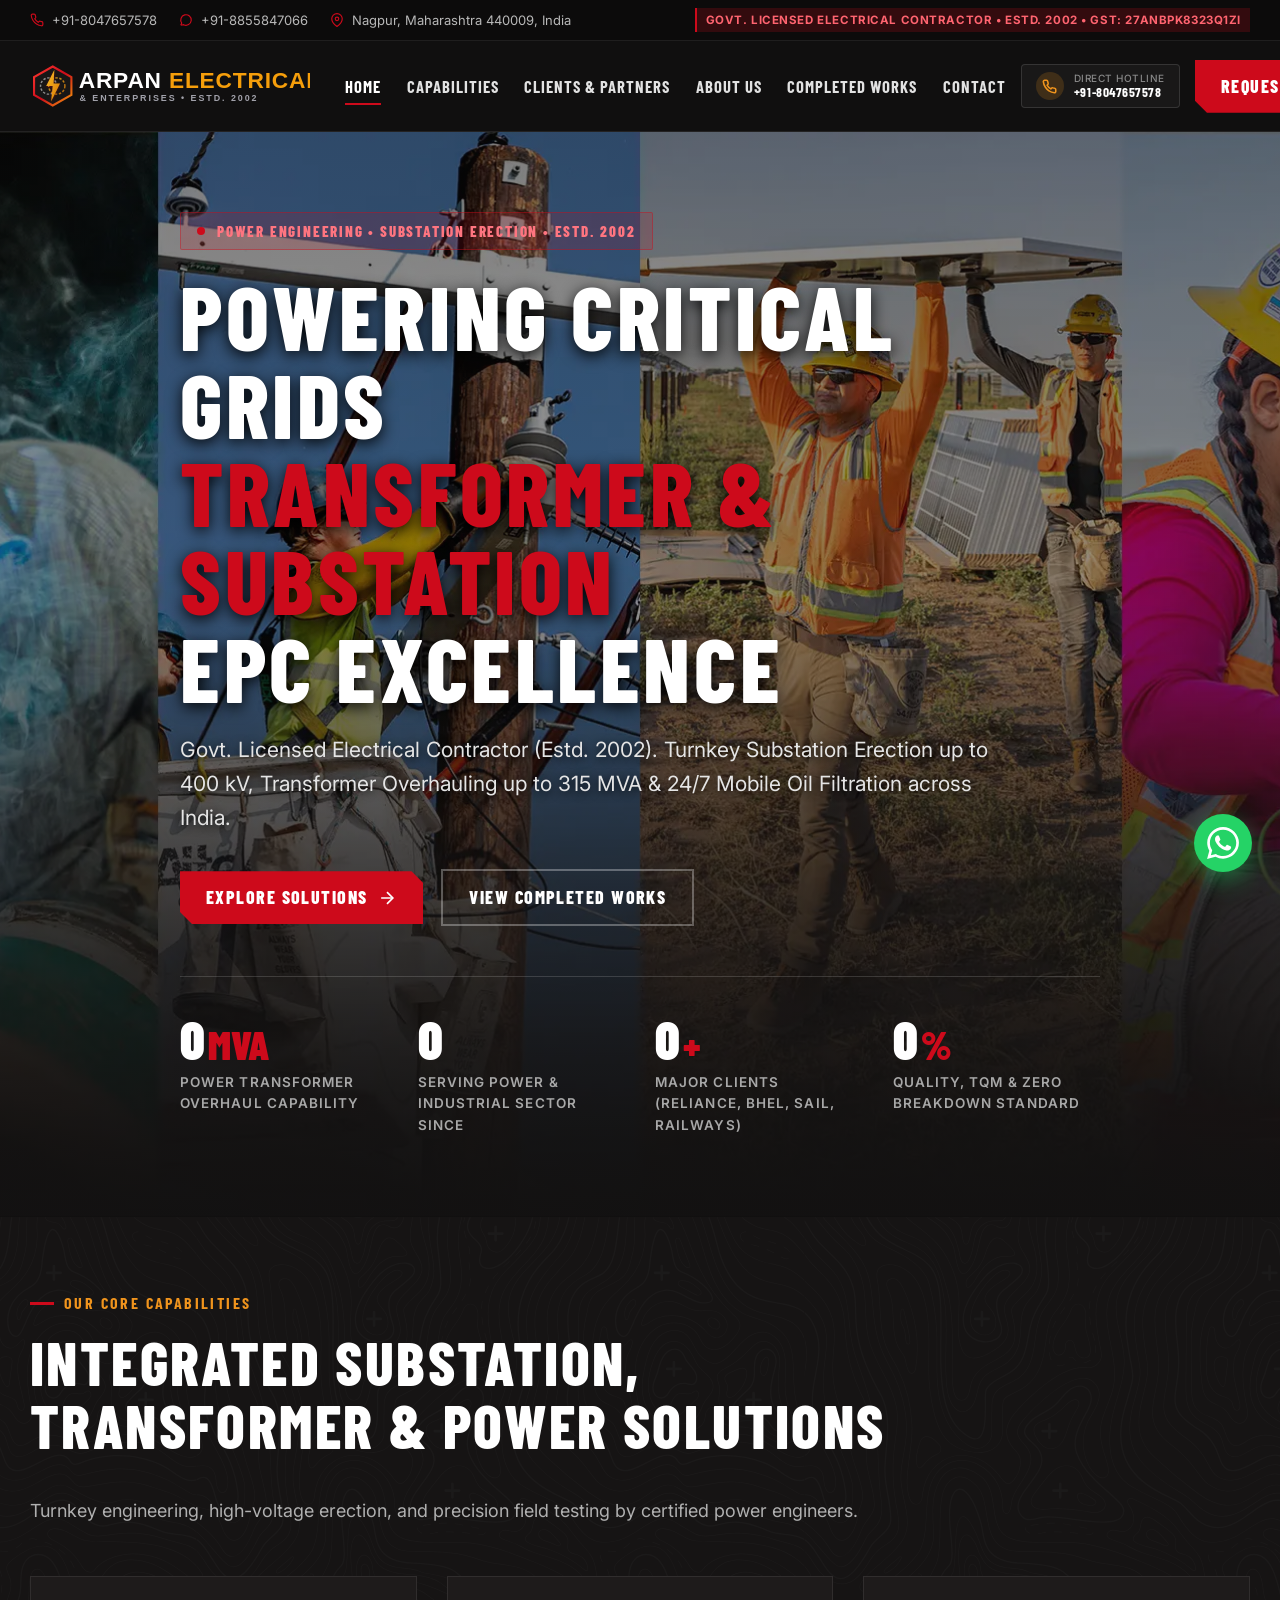
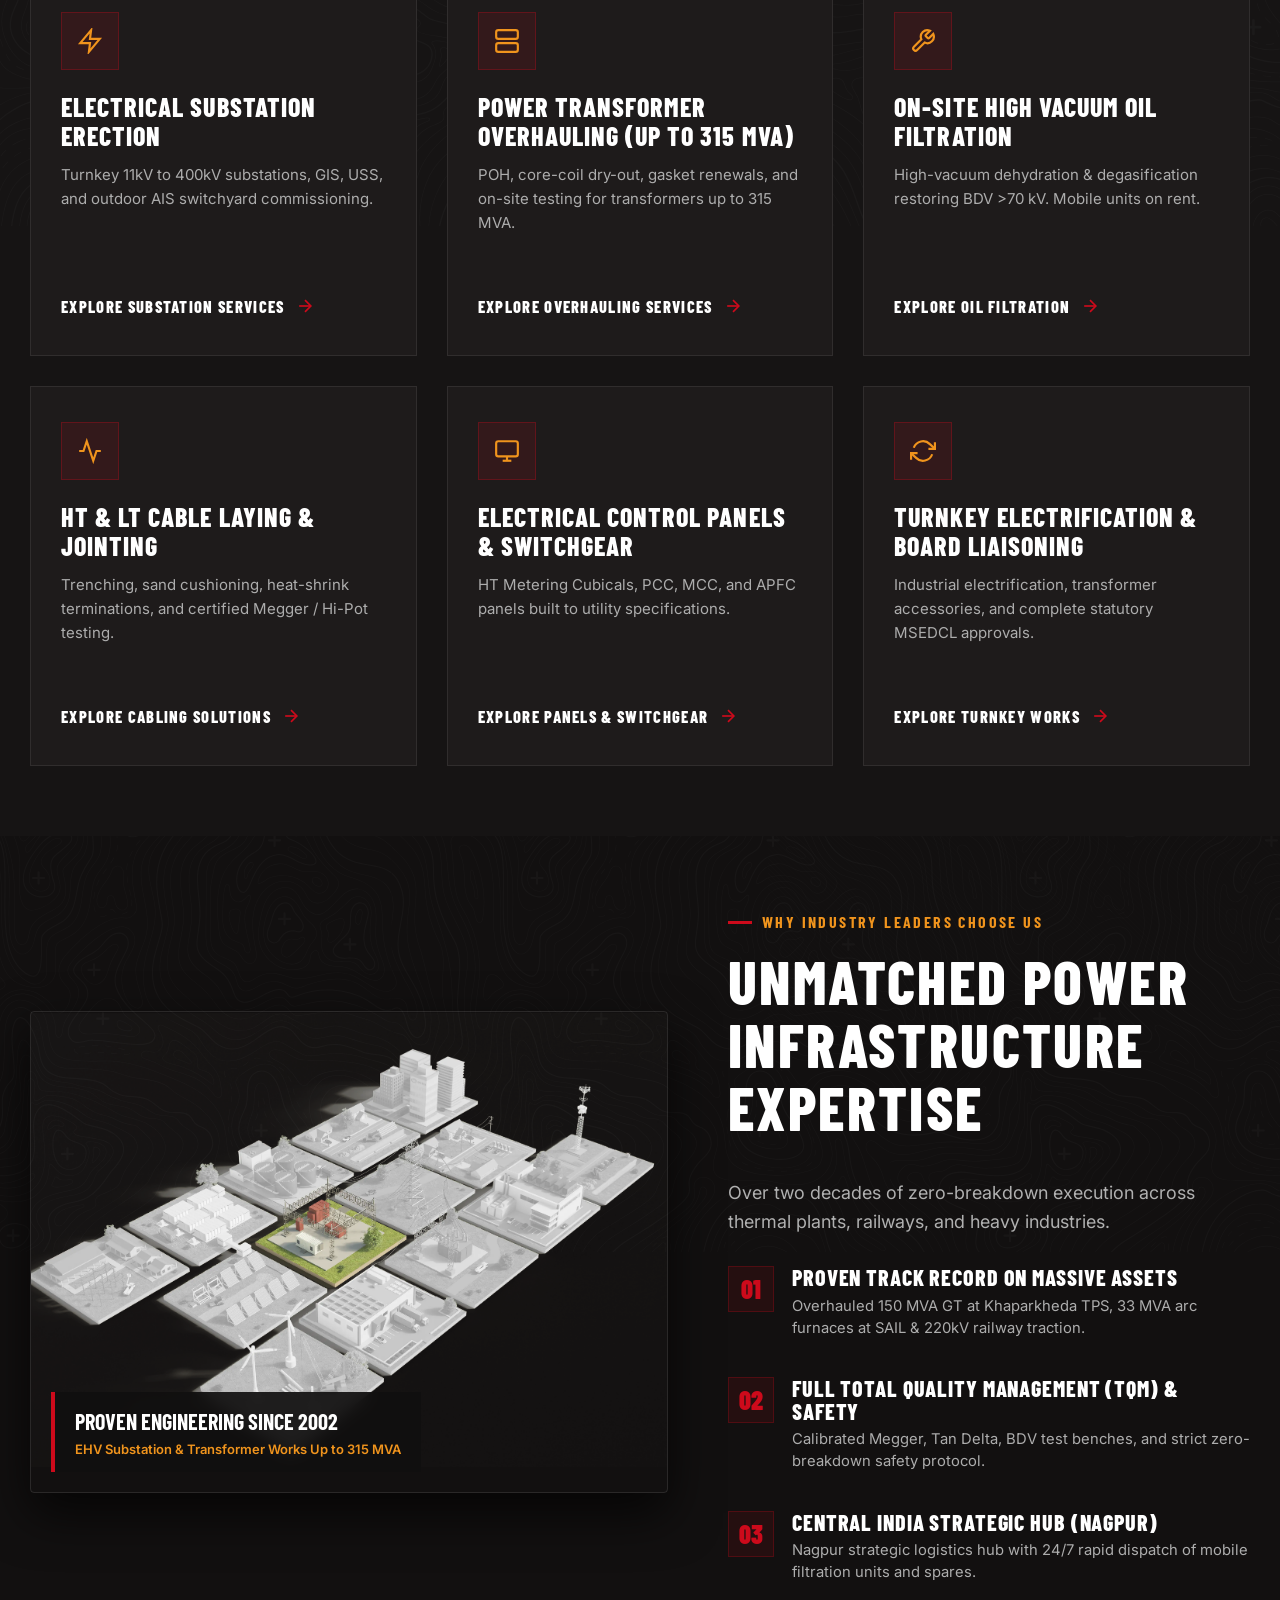
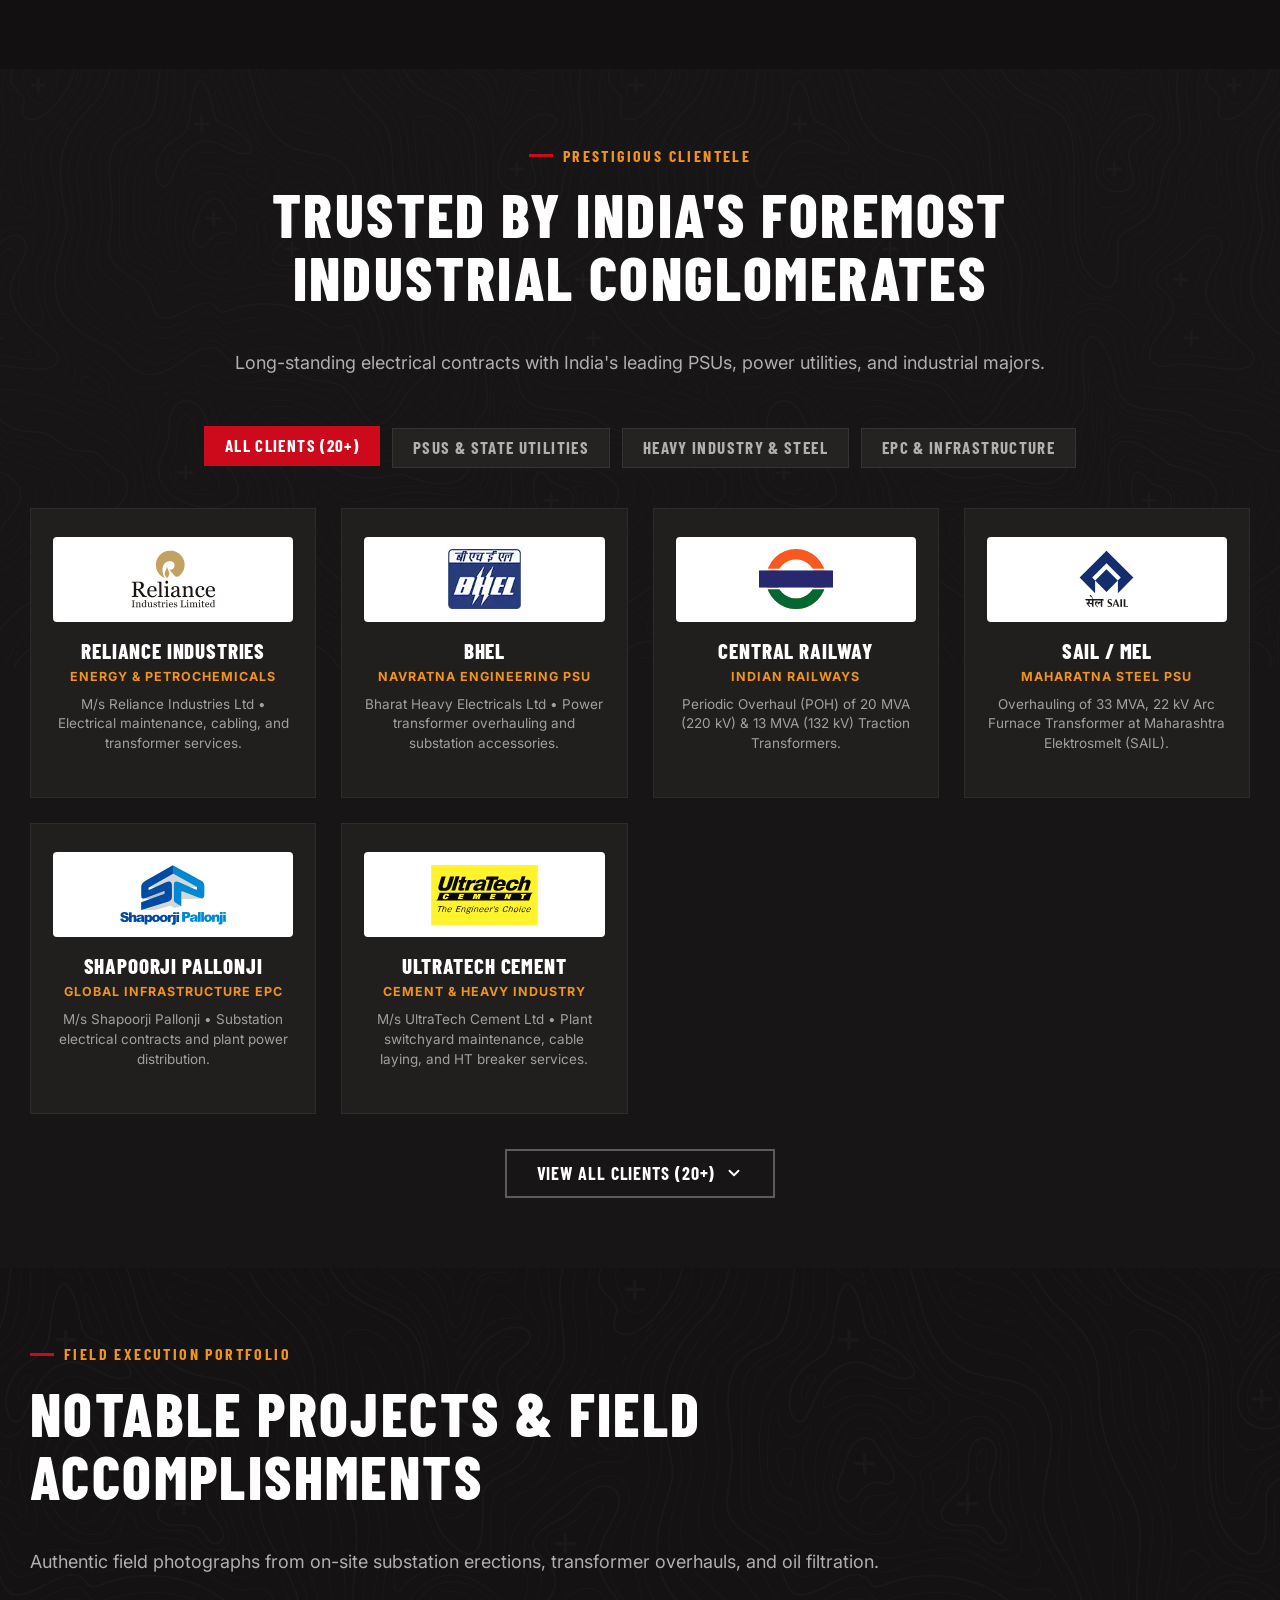
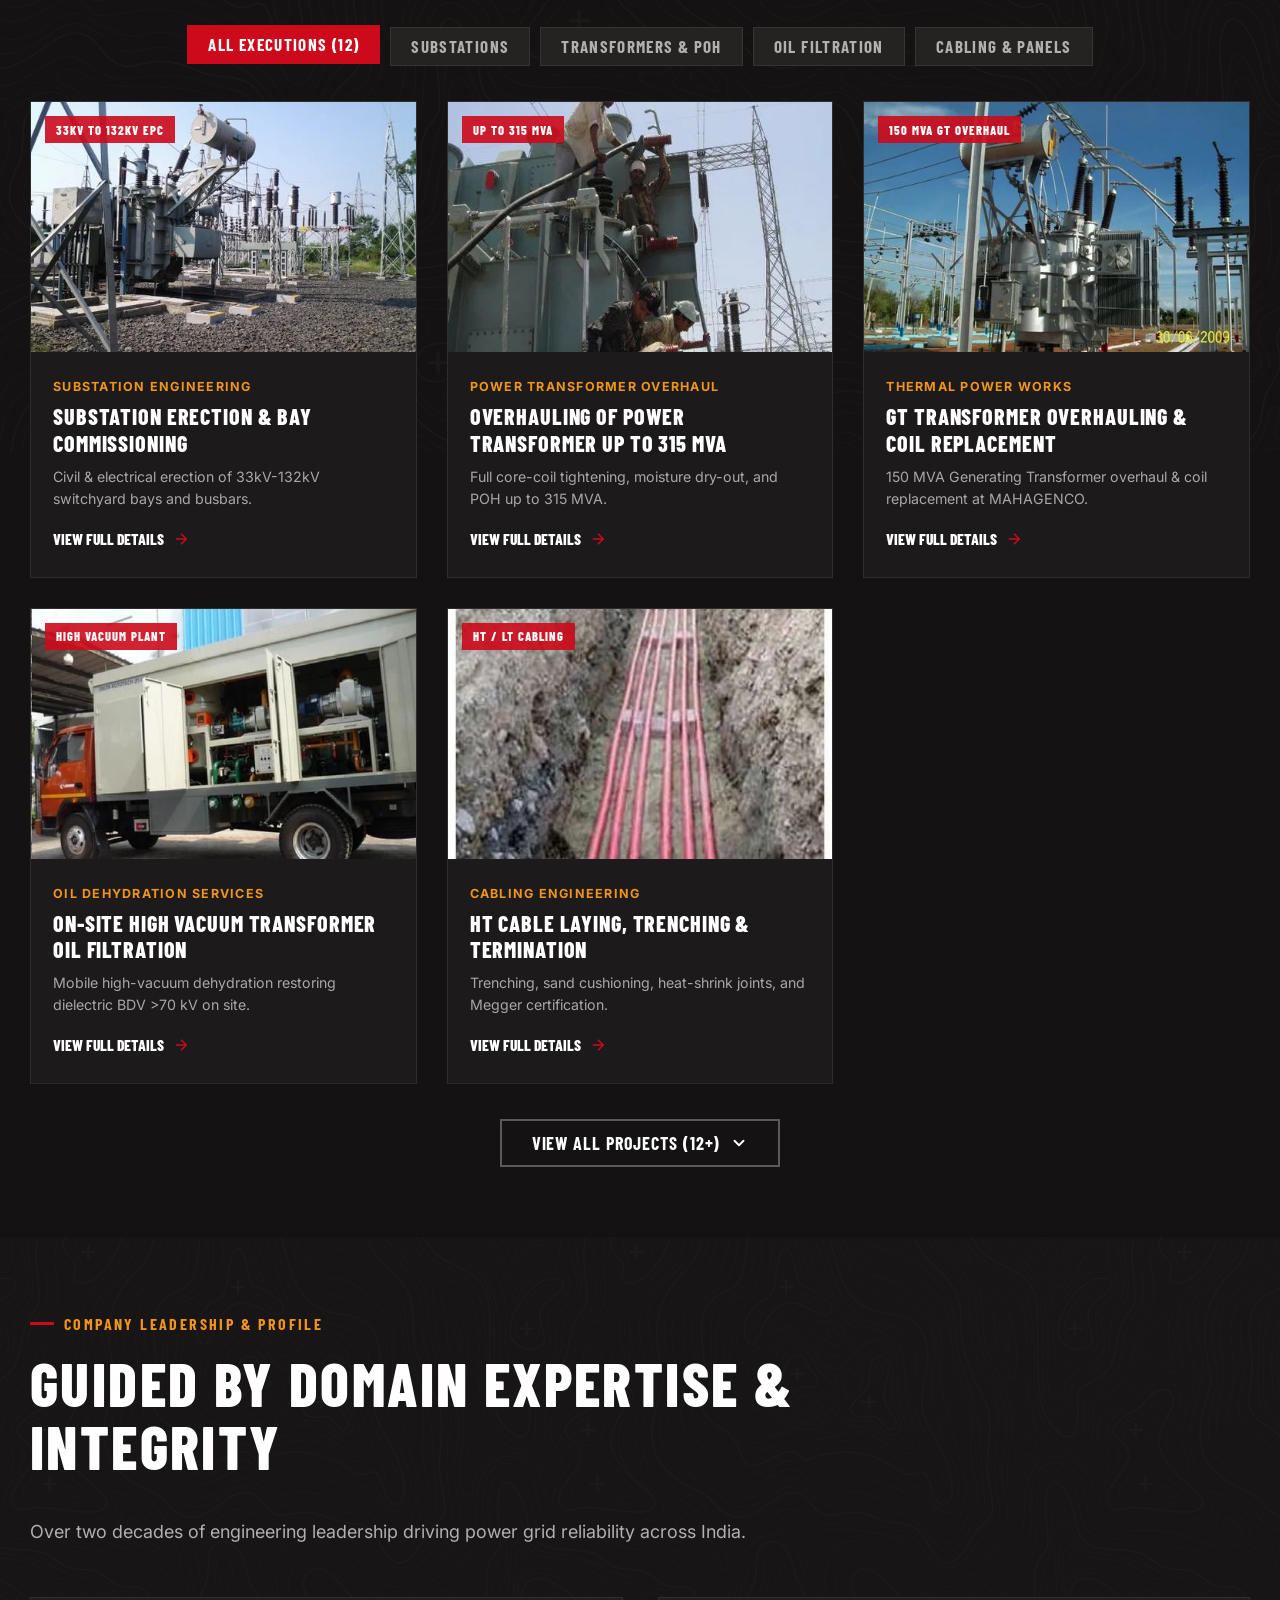
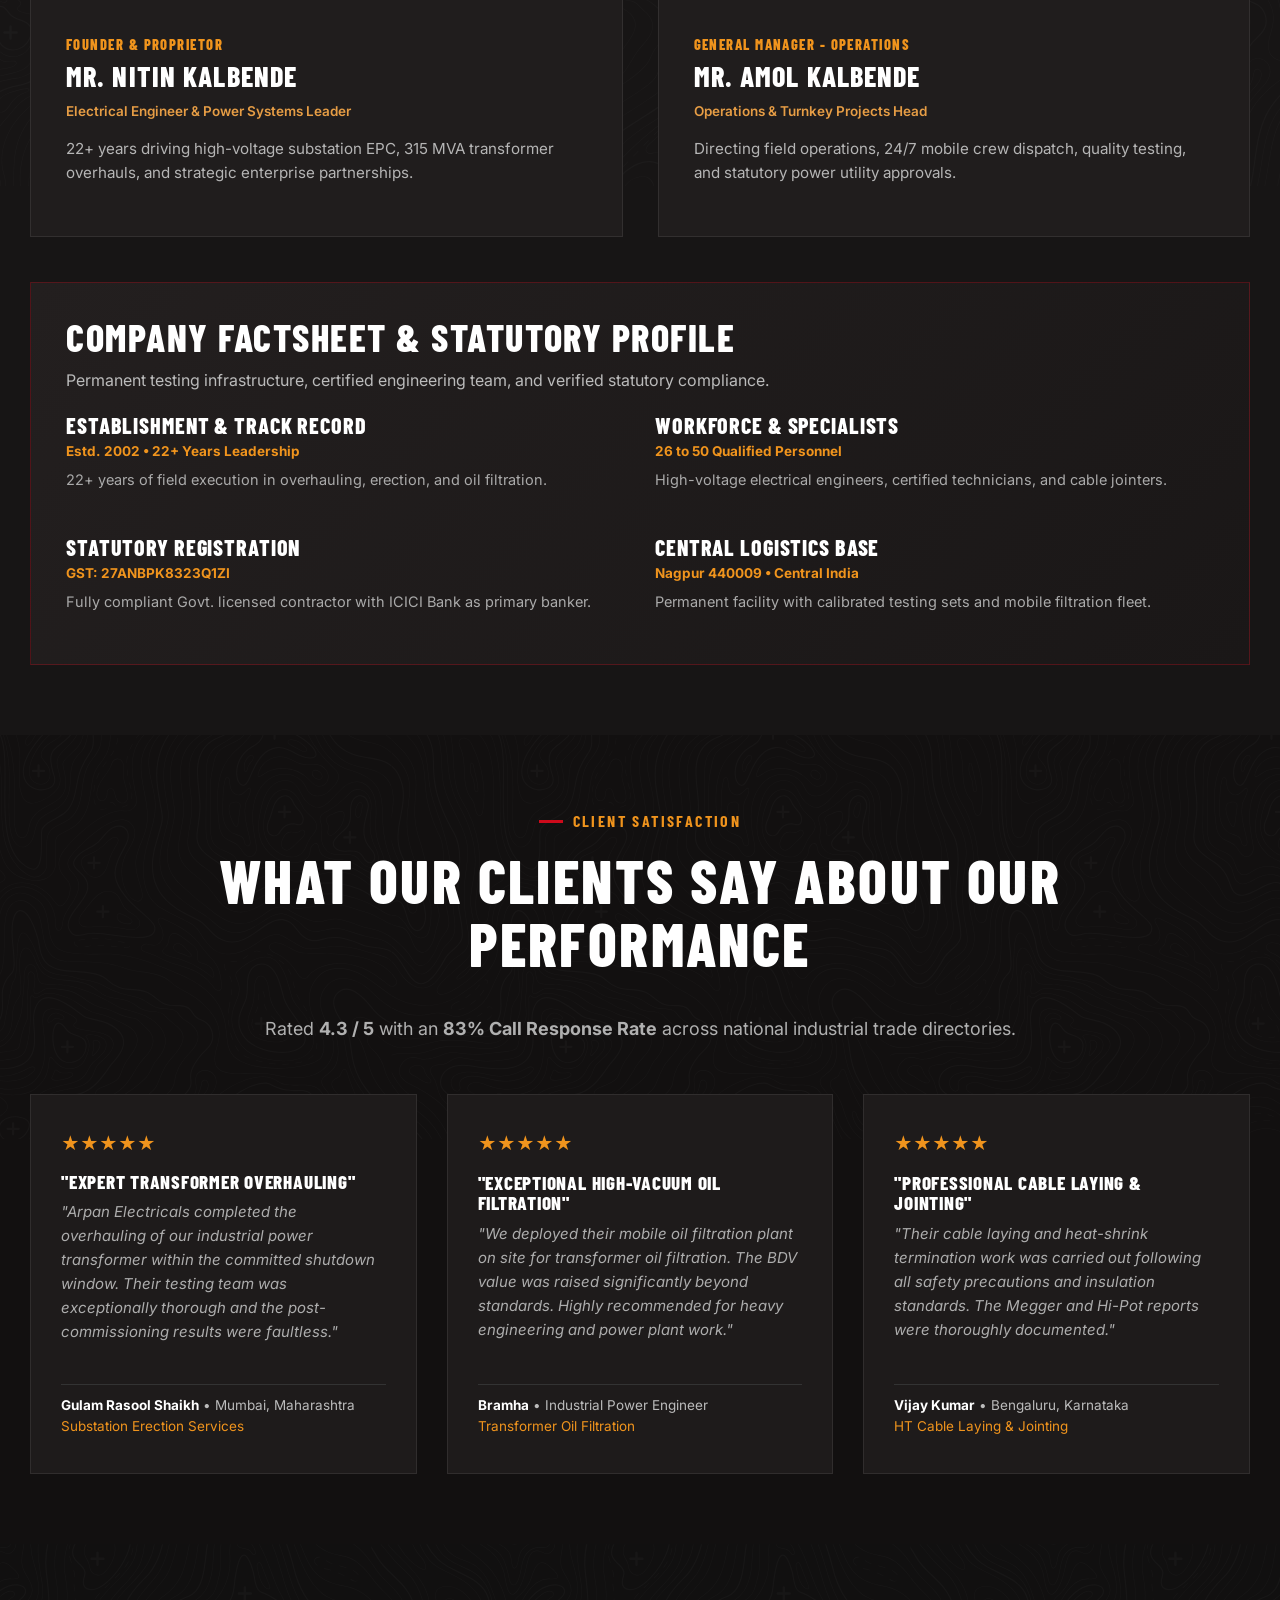
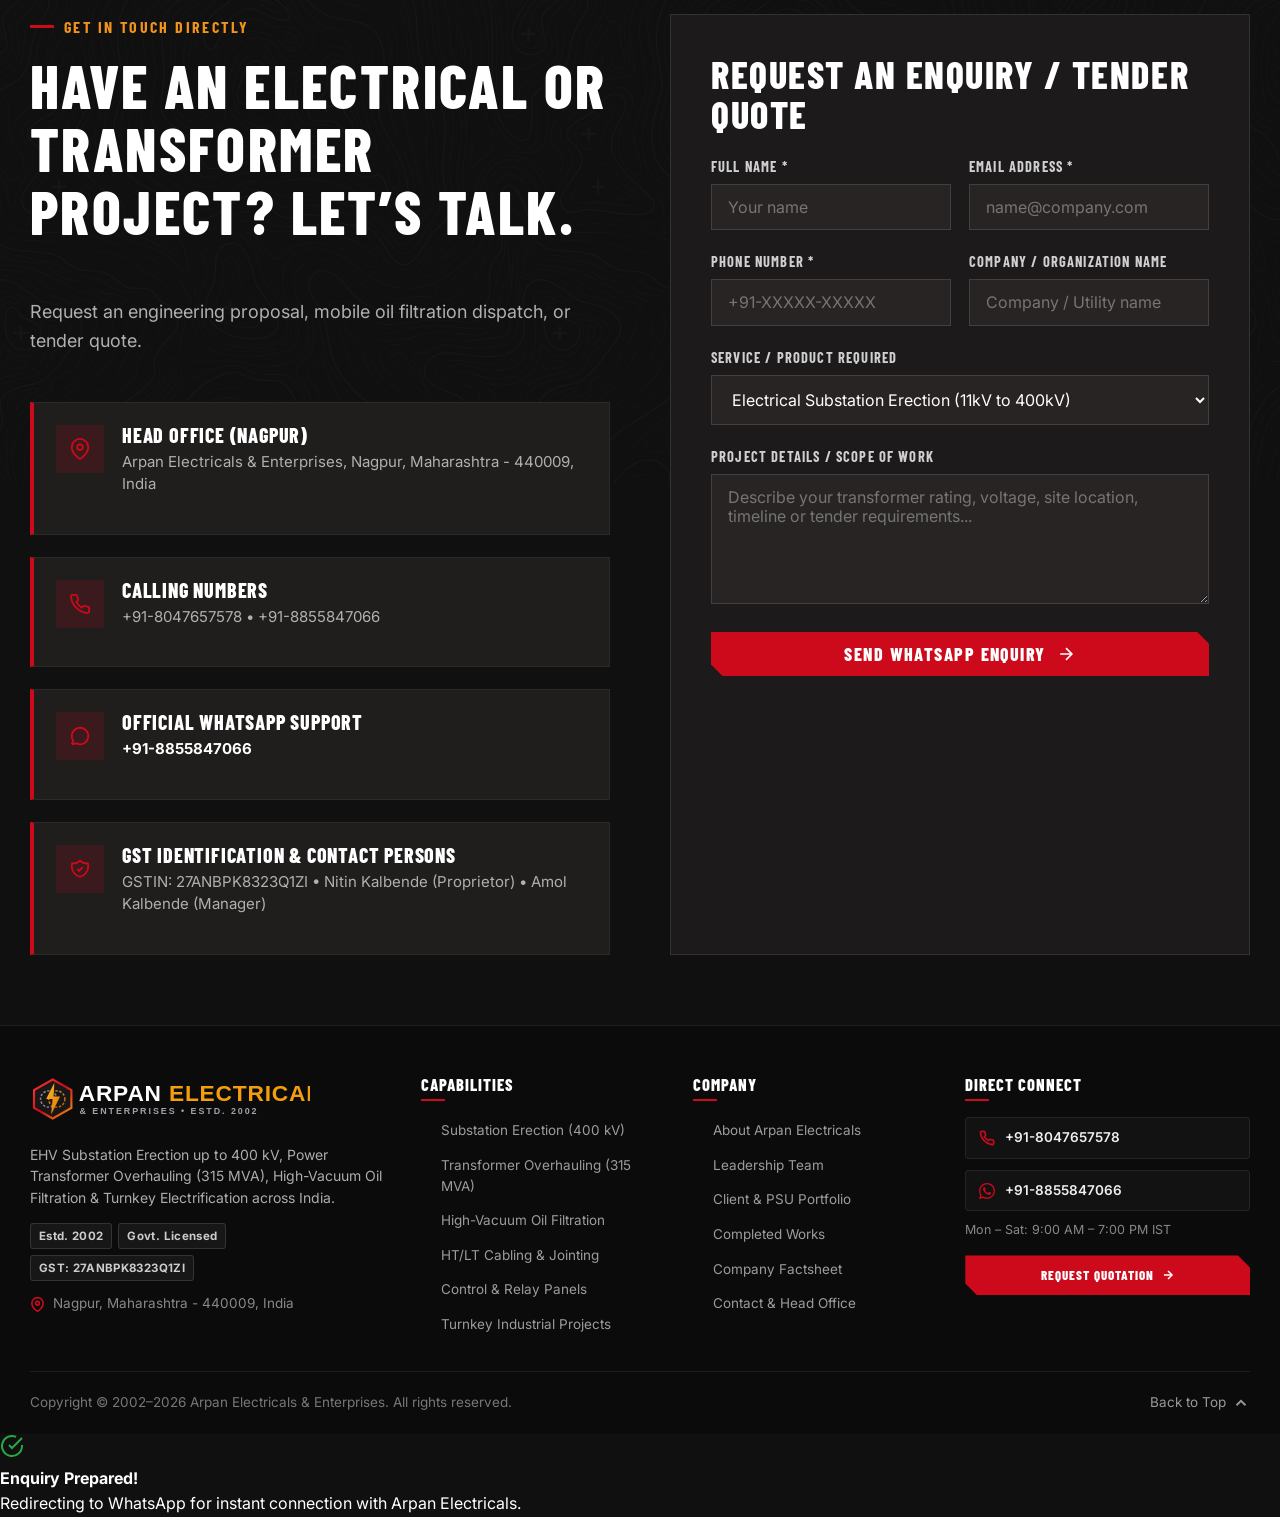
==== commit 4d591b76: "Header & Footer Polish: add glowing WhatsApp icon, hotline in header, responsive Request Quote CTA, " ====
--- a/index.html
+++ b/index.html
@@ -54,14 +54,25 @@
         <li><a href="contact.html" class="nav-link">Contact</a></li>
       </ul>
 
-      <!-- Navbar Action Buttons -->
+            <!-- Navbar Action Buttons (Utilised Space + Hotline + Responsive CTA) -->
       <div class="nav-actions">
+        <a href="tel:+918047657578" class="header-phone-cta" title="Call Arpan Electricals Hotline">
+          <span class="phone-icon-wrap">
+            <svg width="15" height="15" viewBox="0 0 24 24" fill="none" stroke="currentColor" stroke-width="2.5" stroke-linecap="round" stroke-linejoin="round"><path d="M22 16.92v3a2 2 0 0 1-2.18 2 19.79 19.79 0 0 1-8.63-3.07 19.5 19.5 0 0 1-6-6 19.79 19.79 0 0 1-3.07-8.67A2 2 0 0 1 4.11 2h3a2 2 0 0 1 2 1.72 12.84 12.84 0 0 0 .7 2.81 2 2 0 0 1-.45 2.11L8.09 9.91a16 16 0 0 0 6 6l1.27-1.27a2 2 0 0 1 2.11-.45 12.84 12.84 0 0 0 2.81.7A2 2 0 0 1 22 16.92z"></path></svg>
+          </span>
+          <span class="phone-text">
+            <small>Direct Hotline</small>
+            <strong>+91-8047657578</strong>
+          </span>
+        </a>
+
         <a href="https://wa.me/918855847066?text=Hello%20Arpan%20Electricals%20%26%20Enterprises%2C%20I%20would%20like%20to%20request%20an%20enquiry%20%2F%20quote%20for%20an%20Electrical%20Substation%20%2F%20Transformer%20project." target="_blank" rel="noopener noreferrer" class="btn btn-primary" title="Request Quote on WhatsApp (+91-8855847066)">
           <span>Request Quote</span>
-          <svg width="18" height="18" fill="none" stroke="currentColor" stroke-width="2" viewBox="0 0 24 24"><line x1="5" y1="12" x2="19" y2="12"></line><polyline points="12 5 19 12 12 19"></polyline></svg>
+          <svg width="15" height="15" fill="none" stroke="currentColor" stroke-width="2.5" viewBox="0 0 24 24"><line x1="5" y1="12" x2="19" y2="12"></line><polyline points="12 5 19 12 12 19"></polyline></svg>
         </a>
+
         <button class="menu-toggle" aria-label="Toggle Mobile Menu">
-          <svg width="24" height="24" fill="none" stroke="currentColor" stroke-width="2" viewBox="0 0 24 24"><line x1="3" y1="12" x2="21" y2="12"></line><line x1="3" y1="6" x2="21" y2="6"></line><line x1="3" y1="18" x2="21" y2="18"></line></svg>
+          <svg width="22" height="22" fill="none" stroke="currentColor" stroke-width="2.2" viewBox="0 0 24 24"><line x1="3" y1="12" x2="21" y2="12"></line><line x1="3" y1="6" x2="21" y2="6"></line><line x1="3" y1="18" x2="21" y2="18"></line></svg>
         </button>
       </div>
     </div>
@@ -534,7 +545,8 @@
           <button class="tab-btn" data-filter="cabling">Cabling &amp; Panels</button>
         </div>
 
-        <div class="projects-grid">
+                <div class="projects-grid">
+          <!-- TOP 5 FIELD PROJECTS (Visible Initially) -->
           <!-- Project 1 -->
           <div class="project-card" data-category="substation">
             <div class="project-img-wrap">
@@ -620,8 +632,9 @@
             </div>
           </div>
 
+          <!-- REMAINING PROJECTS (Revealed on 'View All Projects' click or category filter) -->
           <!-- Project 6 -->
-          <div class="project-card" data-category="substation">
+          <div class="project-card project-extra" data-category="substation">
             <div class="project-img-wrap">
               <img src="assets/arpan-images/high-voltage-substation-erection-services-500x500.jpg" alt="High Voltage Substation Erection" loading="lazy">
               <div class="project-badge">HV Substation</div>
@@ -638,7 +651,7 @@
           </div>
 
           <!-- Project 7 -->
-          <div class="project-card" data-category="cabling">
+          <div class="project-card project-extra" data-category="cabling">
             <div class="project-img-wrap">
               <img src="assets/arpan-images/power-control-center-500x500.jpg" alt="Power Control Center (PCC)" loading="lazy">
               <div class="project-badge">PCC &amp; MCC Panels</div>
@@ -655,7 +668,7 @@
           </div>
 
           <!-- Project 8 -->
-          <div class="project-card" data-category="transformer">
+          <div class="project-card project-extra" data-category="transformer">
             <div class="project-img-wrap">
               <img src="assets/arpan-images/transformer-erection-testing-commisioning-services-500x500.png" alt="Transformer Erection Testing & Commissioning" loading="lazy">
               <div class="project-badge">Turnkey ETC</div>
@@ -663,7 +676,7 @@
             <div class="project-info">
               <div class="project-category">Testing &amp; Commissioning</div>
               <h3 class="project-title">Transformer Erection, Testing &amp; Commissioning</h3>
-              <p class="project-desc">25 MVA, 132kV transformer skidding, foundation placement, nitrogen filling release, vacuum filling, and full ratio/vector testing.</p>
+              <p class="project-desc">25 MVA, 132kV foundation skidding, nitrogen release, and vector ratio tests.</p>
               <div class="project-action">
                 <span>View Full Details</span>
                 <svg width="18" height="18" fill="none" stroke="currentColor" stroke-width="2" viewBox="0 0 24 24"><line x1="5" y1="12" x2="19" y2="12"></line><polyline points="12 5 19 12 12 19"></polyline></svg>
@@ -672,7 +685,7 @@
           </div>
 
           <!-- Project 9 -->
-          <div class="project-card" data-category="substation">
+          <div class="project-card project-extra" data-category="substation">
             <div class="project-img-wrap">
               <img src="assets/arpan-images/unitized-substation-services-500x500.jpg" alt="Unitized Substation Services" loading="lazy">
               <div class="project-badge">Package Substation</div>
@@ -680,7 +693,7 @@
             <div class="project-info">
               <div class="project-category">Modern Compact Grid</div>
               <h3 class="project-title">Unitized Substation (USS) &amp; E-House</h3>
-              <p class="project-desc">Modular, weatherproof unitized substations incorporating vacuum circuit breakers, dry/oil transformer, and LT switchgear in a single enclosure.</p>
+              <p class="project-desc">Weatherproof package substations with VCB, dry transformer, and LT switchgear.</p>
               <div class="project-action">
                 <span>View Full Details</span>
                 <svg width="18" height="18" fill="none" stroke="currentColor" stroke-width="2" viewBox="0 0 24 24"><line x1="5" y1="12" x2="19" y2="12"></line><polyline points="12 5 19 12 12 19"></polyline></svg>
@@ -689,7 +702,7 @@
           </div>
 
           <!-- Project 10 -->
-          <div class="project-card" data-category="cabling">
+          <div class="project-card project-extra" data-category="cabling">
             <div class="project-img-wrap">
               <img src="assets/arpan-images/apfc-pane-500x500.jpg" alt="APFC Panel Testing & Maintenance" loading="lazy">
               <div class="project-badge">Power Quality</div>
@@ -697,7 +710,7 @@
             <div class="project-info">
               <div class="project-category">Industrial Power Quality</div>
               <h3 class="project-title">APFC Panel Maintenance &amp; Power Factor Correction</h3>
-              <p class="project-desc">Automatic Power Factor Correction capacitor banks maintenance, contactor replacement, and relay calibration for industrial power savings.</p>
+              <p class="project-desc">Automatic capacitor bank servicing, contactor upgrades, and relay tuning.</p>
               <div class="project-action">
                 <span>View Full Details</span>
                 <svg width="18" height="18" fill="none" stroke="currentColor" stroke-width="2" viewBox="0 0 24 24"><line x1="5" y1="12" x2="19" y2="12"></line><polyline points="12 5 19 12 12 19"></polyline></svg>
@@ -706,15 +719,15 @@
           </div>
 
           <!-- Project 11 -->
-          <div class="project-card" data-category="oil">
+          <div class="project-card project-extra" data-category="oil">
             <div class="project-img-wrap">
               <img src="assets/arpan-images/hydraulic-oil-tg-oil-compressor-oil-filtration-500x500.jpg" alt="Hydraulic & Turbine Oil Filtration" loading="lazy">
-              <div class="project-badge">Specialized Industrial Oil</div>
+              <div class="project-badge">Specialized Oil</div>
             </div>
             <div class="project-info">
               <div class="project-category">Industrial Fluid Treatment</div>
               <h3 class="project-title">Turbine &amp; Hydraulic Oil Filtration Services</h3>
-              <p class="project-desc">Centrifugal and multi-stage coalescing filtration for steam turbine oil, TG sets, and hydraulic power packs in steel and paper mills.</p>
+              <p class="project-desc">Centrifugal coalescing purification for turbine sets and industrial hydraulic packs.</p>
               <div class="project-action">
                 <span>View Full Details</span>
                 <svg width="18" height="18" fill="none" stroke="currentColor" stroke-width="2" viewBox="0 0 24 24"><line x1="5" y1="12" x2="19" y2="12"></line><polyline points="12 5 19 12 12 19"></polyline></svg>
@@ -723,7 +736,7 @@
           </div>
 
           <!-- Project 12 -->
-          <div class="project-card" data-category="transformer">
+          <div class="project-card project-extra" data-category="transformer">
             <div class="project-img-wrap">
               <img src="assets/arpan-images/p_20160416_144949-1000x1000.jpg" alt="On Site Substation & Transformer Work" loading="lazy">
               <div class="project-badge">Field Execution</div>
@@ -731,13 +744,23 @@
             <div class="project-info">
               <div class="project-category">Site Accomplishment</div>
               <h3 class="project-title">33 MVA Arc Furnace Transformer Overhaul (SAIL)</h3>
-              <p class="project-desc">Accomplished overhaul and core refurbishment of 33 MVA, 22 kV Arc Furnace Transformer at Maharashtra Elektrosmelt Ltd. (Unit of SAIL).</p>
+              <p class="project-desc">Turnkey overhaul and core refurbishment for 33 MVA, 22 kV Arc Furnace at MEL SAIL.</p>
               <div class="project-action">
                 <span>View Full Details</span>
                 <svg width="18" height="18" fill="none" stroke="currentColor" stroke-width="2" viewBox="0 0 24 24"><line x1="5" y1="12" x2="19" y2="12"></line><polyline points="12 5 19 12 12 19"></polyline></svg>
               </div>
             </div>
           </div>
+        </div>
+
+        <!-- View All Projects (12+) Toggle Wrap -->
+        <div class="projects-toggle-wrap" style="display: flex; justify-content: center; margin-top: 3.5rem;">
+          <button id="toggleProjectsBtn" class="btn btn-outline" aria-expanded="false" style="padding: 1.2rem 3rem; display: inline-flex; align-items: center; gap: 1rem; font-weight: 700; letter-spacing: 0.05em; cursor: pointer;">
+            <span class="btn-text">View All Projects (12+)</span>
+            <svg class="toggle-icon" width="18" height="18" viewBox="0 0 24 24" fill="none" stroke="currentColor" stroke-width="2.5" stroke-linecap="round" stroke-linejoin="round">
+              <polyline points="6 9 12 15 18 9"></polyline>
+            </svg>
+          </button>
         </div>
       </div>
     </section>
@@ -993,16 +1016,16 @@
     </section>
   </main>
 
-    <!-- STREAMLINED FOOTER -->
+      <!-- STREAMLINED & BALANCED FOOTER -->
   <footer class="site-footer">
     <div class="container">
       <div class="footer-top">
         <div class="footer-brand">
           <a href="index.html" class="site-logo">
-            <img src="assets/logos/arpan-logo-white.svg?v=4" alt="Arpan Electricals Logo" height="48">
+            <img src="assets/logos/arpan-logo-white.svg?v=4" alt="Arpan Electricals Logo" height="46">
           </a>
           <p class="footer-tagline">
-            EHV Substation Erection up to 400 kV, Power Transformer Overhauling (315 MVA), High-Vacuum Oil Filtration &amp; Turnkey Electrification.
+            EHV Substation Erection up to 400 kV, Power Transformer Overhauling (315 MVA), High-Vacuum Oil Filtration &amp; Turnkey Electrification across India.
           </p>
           <div class="footer-meta">
             <span class="f-badge">Estd. 2002</span>
@@ -1010,7 +1033,7 @@
             <span class="f-badge">GST: 27ANBPK8323Q1ZI</span>
           </div>
           <div class="footer-address">
-            <svg width="16" height="16" viewBox="0 0 24 24" fill="none" stroke="currentColor" stroke-width="2" stroke-linecap="round" stroke-linejoin="round"><path d="M21 10c0 7-9 13-9 13s-9-6-9-13a9 9 0 0 1 18 0z"></path><circle cx="12" cy="10" r="3"></circle></svg>
+            <svg width="15" height="15" viewBox="0 0 24 24" fill="none" stroke="currentColor" stroke-width="2.5" stroke-linecap="round" stroke-linejoin="round"><path d="M21 10c0 7-9 13-9 13s-9-6-9-13a9 9 0 0 1 18 0z"></path><circle cx="12" cy="10" r="3"></circle></svg>
             <span>Nagpur, Maharashtra - 440009, India</span>
           </div>
         </div>
@@ -1018,41 +1041,41 @@
         <div class="footer-col">
           <h4>Capabilities</h4>
           <ul class="footer-links">
-            <li><a href="capabilities.html#substation-erection">Substation Erection</a></li>
-            <li><a href="capabilities.html#transformer-overhauling">Transformer Overhauling</a></li>
-            <li><a href="capabilities.html#oil-filtration">Oil Filtration (400 kV)</a></li>
-            <li><a href="capabilities.html#cable-services">HT/LT Cable Laying</a></li>
+            <li><a href="capabilities.html#substation-erection">Substation Erection (400 kV)</a></li>
+            <li><a href="capabilities.html#transformer-overhauling">Transformer Overhauling (315 MVA)</a></li>
+            <li><a href="capabilities.html#oil-filtration">High-Vacuum Oil Filtration</a></li>
+            <li><a href="capabilities.html#cable-services">HT/LT Cabling &amp; Jointing</a></li>
             <li><a href="capabilities.html#control-panels">Control &amp; Relay Panels</a></li>
-            <li><a href="capabilities.html#turnkey-electrification">Turnkey Projects</a></li>
+            <li><a href="capabilities.html#turnkey-electrification">Turnkey Industrial Projects</a></li>
           </ul>
         </div>
 
         <div class="footer-col">
           <h4>Company</h4>
           <ul class="footer-links">
-            <li><a href="about.html">About Arpan</a></li>
+            <li><a href="about.html">About Arpan Electricals</a></li>
             <li><a href="about.html#leadership">Leadership Team</a></li>
-            <li><a href="companies.html">Client Portfolio</a></li>
+            <li><a href="companies.html">Client &amp; PSU Portfolio</a></li>
             <li><a href="index.html#projects">Completed Works</a></li>
             <li><a href="about.html#factsheet">Company Factsheet</a></li>
-            <li><a href="contact.html">Contact Us</a></li>
+            <li><a href="contact.html">Contact &amp; Head Office</a></li>
           </ul>
         </div>
 
-        <div class="footer-col">
-          <h4>Direct Contact</h4>
+        <div class="footer-col footer-contact-items-col">
+          <h4>Direct Connect</h4>
           <div class="footer-contact-items">
-            <a href="tel:+918047657578" class="f-contact-link">
-              <svg width="16" height="16" viewBox="0 0 24 24" fill="none" stroke="currentColor" stroke-width="2" stroke-linecap="round" stroke-linejoin="round"><path d="M22 16.92v3a2 2 0 0 1-2.18 2 19.79 19.79 0 0 1-8.63-3.07 19.5 19.5 0 0 1-6-6 19.79 19.79 0 0 1-3.07-8.67A2 2 0 0 1 4.11 2h3a2 2 0 0 1 2 1.72 12.84 12.84 0 0 0 .7 2.81 2 2 0 0 1-.45 2.11L8.09 9.91a16 16 0 0 0 6 6l1.27-1.27a2 2 0 0 1 2.11-.45 12.84 12.84 0 0 0 2.81.7A2 2 0 0 1 22 16.92z"></path></svg>
+            <a href="tel:+918047657578" class="f-contact-card">
+              <svg width="16" height="16" viewBox="0 0 24 24" fill="none" stroke="currentColor" stroke-width="2.5" stroke-linecap="round" stroke-linejoin="round"><path d="M22 16.92v3a2 2 0 0 1-2.18 2 19.79 19.79 0 0 1-8.63-3.07 19.5 19.5 0 0 1-6-6 19.79 19.79 0 0 1-3.07-8.67A2 2 0 0 1 4.11 2h3a2 2 0 0 1 2 1.72 12.84 12.84 0 0 0 .7 2.81 2 2 0 0 1-.45 2.11L8.09 9.91a16 16 0 0 0 6 6l1.27-1.27a2 2 0 0 1 2.11-.45 12.84 12.84 0 0 0 2.81.7A2 2 0 0 1 22 16.92z"></path></svg>
               <span>+91-8047657578</span>
             </a>
-            <a href="https://wa.me/918855847066?text=Hello%20Arpan%20Electricals%20%26%20Enterprises%2C%20I%20would%20like%20to%20request%20an%20enquiry%20%2F%20quote%20for%20an%20Electrical%20Substation%20%2F%20Transformer%20project." target="_blank" rel="noopener noreferrer" class="f-contact-link">
+            <a href="https://wa.me/918855847066?text=Hello%20Arpan%20Electricals%20%26%20Enterprises%2C%20I%20would%20like%20to%20request%20an%20enquiry%20%2F%20quote%20for%20an%20Electrical%20Substation%20%2F%20Transformer%20project." target="_blank" rel="noopener noreferrer" class="f-contact-card">
               <svg width="16" height="16" viewBox="0 0 24 24" fill="currentColor"><path d="M.057 24l1.687-6.163c-1.041-1.804-1.588-3.849-1.587-5.946.003-6.556 5.338-11.891 11.893-11.891 3.181.001 6.167 1.24 8.413 3.488 2.245 2.248 3.481 5.236 3.48 8.414-.003 6.557-5.338 11.892-11.893 11.892-1.99-.001-3.951-.5-5.688-1.448l-6.305 1.654zm6.597-3.807c1.676.995 3.276 1.591 5.392 1.592 5.448 0 9.886-4.434 9.889-9.885.002-5.462-4.415-9.89-9.881-9.892-5.452 0-9.887 4.434-9.889 9.884-.001 2.225.651 3.891 1.746 5.634l-.999 3.648 3.742-.981zm11.387-5.464c-.074-.124-.272-.198-.57-.347-.297-.149-1.758-.868-2.031-.967-.272-.099-.47-.149-.669.149-.198.297-.768.967-.941 1.165-.173.198-.347.223-.644.074-.297-.149-1.255-.462-2.39-1.475-.883-.788-1.48-1.761-1.653-2.059-.173-.297-.018-.458.13-.606.134-.133.297-.347.446-.521.151-.172.2-.296.3-.495.099-.198.05-.372-.025-.521-.075-.148-.669-1.611-.916-2.206-.242-.579-.487-.501-.669-.51l-.57-.01c-.198 0-.52.074-.792.372s-1.04 1.016-1.04 2.479 1.065 2.876 1.213 3.074c.149.198 2.095 3.2 5.076 4.487.709.306 1.263.489 1.694.626.712.226 1.36.194 1.872.118.571-.085 1.758-.719 2.006-1.413.248-.695.248-1.29.173-1.414z"/></svg>
               <span>+91-8855847066</span>
             </a>
             <div class="f-contact-note">Mon &ndash; Sat: 9:00 AM &ndash; 7:00 PM IST</div>
             <a href="https://wa.me/918855847066?text=Hello%20Arpan%20Electricals%20%26%20Enterprises%2C%20I%20would%20like%20to%20request%20an%20enquiry%20%2F%20quote%20for%20an%20Electrical%20Substation%20%2F%20Transformer%20project." target="_blank" rel="noopener noreferrer" class="btn btn-primary f-quote-btn">
-              <span>Instant Quote</span>
+              <span>Request Quotation</span>
               <svg width="14" height="14" viewBox="0 0 24 24" fill="none" stroke="currentColor" stroke-width="2.5"><path d="M5 12h14M12 5l7 7-7 7"/></svg>
             </a>
           </div>
@@ -1083,7 +1106,7 @@
   <!-- Scripts -->
   <script src="js/main.js"></script>
 
-  <!-- Floating WhatsApp Quick Connect -->
+    <!-- Floating Glowing WhatsApp Quick Connect -->
   <a href="https://wa.me/918855847066?text=Hello%20Arpan%20Electricals%20%26%20Enterprises%2C%20I%20would%20like%20to%20request%20an%20enquiry%20%2F%20quote%20for%20an%20Electrical%20Substation%20%2F%20Transformer%20project." target="_blank" rel="noopener noreferrer" class="floating-whatsapp" title="Chat on WhatsApp (+91-8855847066)" aria-label="Chat on WhatsApp with Arpan Electricals">
     <svg width="32" height="32" viewBox="0 0 24 24" fill="#ffffff"><path d="M.057 24l1.687-6.163c-1.041-1.804-1.588-3.849-1.587-5.946.003-6.556 5.338-11.891 11.893-11.891 3.181.001 6.167 1.24 8.413 3.488 2.245 2.248 3.481 5.236 3.48 8.414-.003 6.557-5.338 11.892-11.893 11.892-1.99-.001-3.951-.5-5.688-1.448l-6.305 1.654zm6.597-3.807c1.676.995 3.276 1.591 5.392 1.592 5.448 0 9.886-4.434 9.889-9.885.002-5.462-4.415-9.89-9.881-9.892-5.452 0-9.887 4.434-9.889 9.884-.001 2.225.651 3.891 1.746 5.634l-.999 3.648 3.742-.981zm11.387-5.464c-.074-.124-.272-.198-.57-.347-.297-.149-1.758-.868-2.031-.967-.272-.099-.47-.149-.669.149-.198.297-.768.967-.941 1.165-.173.198-.347.223-.644.074-.297-.149-1.255-.462-2.39-1.475-.883-.788-1.48-1.761-1.653-2.059-.173-.297-.018-.458.13-.606.134-.133.297-.347.446-.521.151-.172.2-.296.3-.495.099-.198.05-.372-.025-.521-.075-.148-.669-1.611-.916-2.206-.242-.579-.487-.501-.669-.51l-.57-.01c-.198 0-.52.074-.792.372s-1.04 1.016-1.04 2.479 1.065 2.876 1.213 3.074c.149.198 2.095 3.2 5.076 4.487.709.306 1.263.489 1.694.626.712.226 1.36.194 1.872.118.571-.085 1.758-.719 2.006-1.413.248-.695.248-1.29.173-1.414z"/></svg>
   </a>
--- a/css/quanta-theme.css
+++ b/css/quanta-theme.css
@@ -543,155 +543,212 @@
   transform: translateX(4px);
 }
 
-/* Search Trigger & Mobile Hamburger */
-.search-btn, .menu-toggle {
+
+/* ==========================================================================
+   ENHANCED HEADER (SPACE UTILISATION & RESPONSIVE CTA)
+   ========================================================================== */
+.header-phone-cta {
+  display: inline-flex;
+  align-items: center;
+  gap: 1rem;
+  padding: 0.6rem 1.4rem;
+  background: rgba(255, 255, 255, 0.04);
+  border: 1px solid rgba(255, 255, 255, 0.12);
+  border-radius: 4px;
+  color: #f0f0f0;
+  transition: var(--transition);
+  text-decoration: none;
+  height: 44px;
+  box-sizing: border-box;
+}
+
+.header-phone-cta:hover {
+  background: rgba(240, 148, 29, 0.12);
+  border-color: var(--theme-secondary);
+  color: var(--theme-secondary);
+}
+
+.header-phone-cta .phone-icon-wrap {
+  width: 28px;
+  height: 28px;
+  border-radius: 50%;
+  background: rgba(240, 148, 29, 0.18);
+  color: var(--theme-secondary);
   display: flex;
   align-items: center;
   justify-content: center;
-  width: 44px;
-  height: 44px;
-  color: var(--white);
-  border-radius: 4px;
-  background: rgba(255, 255, 255, 0.06);
-  border: 1px solid rgba(255, 255, 255, 0.12);
-  transition: var(--transition);
-}
-
-.search-btn:hover, .menu-toggle:hover {
-  background: rgba(255, 255, 255, 0.15);
-  border-color: var(--theme-primary);
-}
-
-/* Mobile & PC Responsive Navigation Actions & Request Quote Button */
-.nav-actions {
-  display: flex;
-  align-items: center;
-  gap: 1rem;
   flex-shrink: 0;
 }
 
-.nav-actions .btn-primary {
-  padding: 0.8rem 1.6rem;
+.header-phone-cta .phone-text {
+  display: flex;
+  flex-direction: column;
+  line-height: 1.15;
+}
+
+.header-phone-cta .phone-text small {
+  font-size: 1rem;
+  color: #888;
+  text-transform: uppercase;
+  letter-spacing: 0.05em;
+  font-family: var(--font-family);
+  font-weight: 500;
+}
+
+.header-phone-cta .phone-text strong {
   font-size: 1.35rem;
-  font-weight: 800;
-  height: 44px;
-  min-height: 44px;
-  gap: 0.6rem;
+  color: #fff;
+  font-family: var(--highlight-font);
+  letter-spacing: 0.04em;
+  font-weight: 700;
+}
+
+/* Nav Menu scaling */
+.nav-menu {
+  display: flex;
+  align-items: center;
+  gap: clamp(1.4rem, 2vw, 2.8rem);
+  list-style: none;
+}
+
+.nav-link {
+  font-family: var(--highlight-font);
+  font-size: clamp(1.45rem, 1.3vw, 1.75rem);
+  font-weight: 700;
+  text-transform: uppercase;
+  letter-spacing: 0.06em;
+  color: #e2e2e2;
+  position: relative;
+  padding: 0.5rem 0;
+  display: inline-flex;
+  align-items: center;
   white-space: nowrap;
-  flex-shrink: 0;
-  letter-spacing: 0.05em;
-}
-
-.nav-actions .btn-primary svg {
-  width: 16px;
-  height: 16px;
-  flex-shrink: 0;
-}
-
-.menu-toggle {
-  display: none;
-}
-
-@media (max-width: 1366px) {
+}
+
+@media (max-width: 1200px) {
+  .header-phone-cta .phone-text small {
+    display: none;
+  }
+  .header-phone-cta {
+    padding: 0.6rem 1rem;
+    gap: 0.6rem;
+    height: 40px;
+  }
+  .nav-menu {
+    gap: 1.4rem;
+  }
+  .nav-link {
+    font-size: 1.4rem;
+  }
   .nav-actions .btn-primary {
-    padding: 0.75rem 1.3rem;
-    font-size: 1.25rem;
-    height: 40px;
-    min-height: 40px;
-  }
-}
-
-@media (max-width: 1200px) {
+    height: 40px !important;
+    min-height: 40px !important;
+    padding: 0 1.6rem !important;
+    font-size: 1.35rem !important;
+  }
+}
+
+@media (max-width: 1024px) {
+  .header-phone-cta {
+    display: none !important;
+  }
+}
+
+@media (max-width: 992px) {
   .nav-menu {
     display: none !important;
   }
   .menu-toggle {
     display: flex !important;
+    width: 42px !important;
+    height: 42px !important;
+    border-radius: 4px;
+    background: rgba(255, 255, 255, 0.08);
+    border: 1px solid rgba(255, 255, 255, 0.16);
+    color: #fff;
+    align-items: center;
+    justify-content: center;
+    flex-shrink: 0;
+  }
+  .nav-actions {
+    display: flex !important;
+    align-items: center !important;
+    gap: 1rem !important;
   }
   .nav-actions .btn-primary {
-    padding: 0.7rem 1.2rem;
-    font-size: 1.2rem;
-    height: 38px;
-    min-height: 38px;
-  }
-}
-
-@media (max-width: 768px) {
+    display: inline-flex !important;
+    height: 42px !important;
+    min-height: 42px !important;
+    padding: 0 1.8rem !important;
+    font-size: 1.35rem !important;
+    font-weight: 800 !important;
+    gap: 0.6rem !important;
+    border-radius: 4px !important;
+    clip-path: polygon(0 0, calc(100% - 8px) 0, 100% 8px, 100% 100%, 8px 100%, 0 calc(100% - 8px)) !important;
+    line-height: 42px !important;
+    box-sizing: border-box !important;
+  }
+  .nav-actions .btn-primary svg {
+    display: inline-block !important;
+    width: 14px !important;
+    height: 14px !important;
+    stroke-width: 2.5 !important;
+  }
+}
+
+@media (max-width: 575px) {
+  .navbar-content {
+    height: 64px !important;
+    padding-left: 12px !important;
+    padding-right: 12px !important;
+  }
+  .site-logo img {
+    height: 32px !important;
+    max-width: 155px !important;
+  }
+  .menu-toggle {
+    width: 38px !important;
+    height: 38px !important;
+  }
+  .menu-toggle svg {
+    width: 20px !important;
+    height: 20px !important;
+  }
   .nav-actions {
     gap: 8px !important;
   }
   .nav-actions .btn-primary {
-    display: inline-flex !important;
-    padding: 6px 12px !important;
-    font-size: 0.78rem !important;
-    font-weight: 800 !important;
-    height: 35px !important;
-    min-height: 35px !important;
-    line-height: 1 !important;
-    letter-spacing: 0.04em !important;
-    border-radius: 4px !important;
+    height: 38px !important;
+    min-height: 38px !important;
+    padding: 0 1.2rem !important;
+    font-size: 1.25rem !important;
+    line-height: 38px !important;
     gap: 5px !important;
-    clip-path: polygon(0 0, calc(100% - 8px) 0, 100% 8px, 100% 100%, 8px 100%, 0 calc(100% - 8px)) !important;
+  }
+  .nav-actions .btn-primary span {
+    font-size: 1.25rem !important;
   }
   .nav-actions .btn-primary svg {
     width: 13px !important;
     height: 13px !important;
-    margin-left: 0 !important;
-  }
-  .menu-toggle {
-    display: flex !important;
-    width: 36px !important;
-    height: 35px !important;
-    flex-shrink: 0 !important;
-  }
-}
-
-@media (max-width: 480px) {
-  .navbar-content {
-    padding-left: 10px;
-    padding-right: 10px;
-  }
-  .nav-actions {
-    gap: 6px !important;
+    display: inline-block !important;
+  }
+}
+
+@media (max-width: 375px) {
+  .site-logo img {
+    height: 28px !important;
+    max-width: 130px !important;
   }
   .nav-actions .btn-primary {
-    padding: 5px 9px !important;
-    font-size: 0.72rem !important;
-    height: 32px !important;
-    min-height: 32px !important;
-    gap: 4px !important;
+    padding: 0 0.9rem !important;
+    font-size: 1.15rem !important;
   }
   .nav-actions .btn-primary span {
-    font-size: 0.72rem !important;
-  }
-  .nav-actions .btn-primary svg {
-    display: none !important;
-  }
-  .menu-toggle {
-    width: 32px !important;
-    height: 32px !important;
-  }
-  .menu-toggle svg {
-    width: 20px;
-    height: 20px;
-  }
-}
-
-@media (max-width: 360px) {
-  .nav-actions .btn-primary {
-    padding: 4px 7px !important;
-    font-size: 0.65rem !important;
-    height: 29px !important;
-    min-height: 29px !important;
-  }
-  .nav-actions .btn-primary span {
-    font-size: 0.65rem !important;
-  }
-  .menu-toggle {
-    width: 29px !important;
-    height: 29px !important;
-  }
-}
+    font-size: 1.15rem !important;
+  }
+}
+
 
 /* ==========================================================================
    OFFCANVAS MOBILE DRAWER
@@ -2051,33 +2108,68 @@
   }
 }
 
+
+
 /* ==========================================================================
-   MODERN STREAMLINED FOOTER
+   TOP 5 PROJECTS GRID & EXPAND/COLLAPSE CONTROLS
+   ========================================================================== */
+.projects-grid:not(.is-expanded) .project-card.project-extra {
+  display: none !important;
+}
+
+.projects-grid.is-expanded .project-card.project-extra {
+  display: flex !important;
+  animation: projectFadeIn 0.35s ease forwards;
+}
+
+@keyframes projectFadeIn {
+  from { opacity: 0; transform: translateY(14px); }
+  to { opacity: 1; transform: translateY(0); }
+}
+
+.projects-toggle-wrap {
+  display: flex;
+  justify-content: center;
+  align-items: center;
+  margin-top: 3.5rem;
+}
+
+@media (max-width: 600px) {
+  .projects-toggle-wrap .btn {
+    width: 100%;
+    justify-content: center;
+  }
+}
+
+
+/* ==========================================================================
+   STREAMLINED & BALANCED FOOTER
    ========================================================================== */
 .site-footer {
-  background-color: #0b0a0a;
+  background-color: #0c0b0b;
   border-top: 1px solid rgba(255, 255, 255, 0.08);
-  padding-top: 5.5rem;
+  padding-top: 5rem;
   position: relative;
   color: #a0a0a0;
 }
 
 .footer-top {
   display: grid;
-  grid-template-columns: 1.6fr 1fr 1fr 1.2fr;
-  gap: 4rem;
-  padding-bottom: 4rem;
+  grid-template-columns: 1.5fr 1fr 1fr 1.2fr;
+  gap: 3.5rem;
+  padding-bottom: 3.5rem;
   border-bottom: 1px solid rgba(255, 255, 255, 0.08);
 }
 
 .footer-brand .site-logo {
-  margin-bottom: 1.5rem;
+  display: inline-block;
+  margin-bottom: 1.4rem;
 }
 
 .footer-brand .footer-tagline {
-  font-size: 1.45rem;
-  line-height: 1.6;
-  color: #b0b0b0;
+  font-size: 1.4rem;
+  line-height: 1.55;
+  color: #adadad;
   margin-bottom: 1.4rem;
 }
 
@@ -2085,7 +2177,7 @@
   display: flex;
   flex-wrap: wrap;
   gap: 0.6rem;
-  margin-bottom: 1.4rem;
+  margin-bottom: 1.2rem;
 }
 
 .f-badge {
@@ -2114,13 +2206,13 @@
 }
 
 .footer-col h4 {
-  font-size: 1.7rem;
+  font-size: 1.65rem;
   color: var(--white);
-  margin-bottom: 1.8rem;
+  margin-bottom: 1.6rem;
   position: relative;
   padding-bottom: 0.8rem;
   text-transform: uppercase;
-  letter-spacing: 0.05em;
+  letter-spacing: 0.06em;
   font-family: var(--highlight-font);
   font-weight: 800;
 }
@@ -2139,11 +2231,11 @@
   list-style: none;
   display: flex;
   flex-direction: column;
-  gap: 1rem;
+  gap: 0.9rem;
 }
 
 .footer-links a {
-  font-size: 1.38rem;
+  font-size: 1.35rem;
   color: #9c9c9c;
   display: inline-flex;
   align-items: center;
@@ -2159,46 +2251,56 @@
 .footer-contact-items {
   display: flex;
   flex-direction: column;
-  gap: 1.2rem;
-}
-
-.f-contact-link {
-  display: inline-flex;
-  align-items: center;
-  gap: 0.8rem;
-  font-size: 1.4rem;
+  gap: 1.1rem;
+}
+
+.f-contact-card {
+  display: flex;
+  align-items: center;
+  gap: 1rem;
+  padding: 0.9rem 1.3rem;
+  background: rgba(255, 255, 255, 0.03);
+  border: 1px solid rgba(255, 255, 255, 0.08);
+  border-radius: 4px;
+  color: #eee;
+  font-size: 1.35rem;
   font-weight: 600;
-  color: #d1d1d1;
   transition: var(--transition);
-}
-
-.f-contact-link svg {
+  text-decoration: none;
+}
+
+.f-contact-card:hover {
+  background: rgba(240, 148, 29, 0.1);
+  border-color: var(--theme-secondary);
+  color: var(--theme-secondary);
+}
+
+.f-contact-card svg {
   color: var(--theme-primary);
   flex-shrink: 0;
 }
 
-.f-contact-link:hover {
-  color: var(--theme-secondary);
-}
-
 .f-contact-note {
-  font-size: 1.3rem;
+  font-size: 1.25rem;
   color: #888;
-  line-height: 1.5;
   margin-top: -0.2rem;
 }
 
 .f-quote-btn {
-  margin-top: 0.6rem;
+  margin-top: 0.4rem;
   padding: 0.8rem 1.6rem !important;
   font-size: 1.3rem !important;
   height: 40px !important;
   min-height: 40px !important;
-  align-self: flex-start;
+  display: inline-flex;
+  align-items: center;
+  justify-content: center;
+  gap: 0.6rem;
+  font-weight: 800;
 }
 
 .footer-bottom {
-  padding: 2.2rem 0;
+  padding: 2rem 0;
   display: flex;
   justify-content: space-between;
   align-items: center;
@@ -2221,29 +2323,27 @@
   color: var(--theme-primary);
 }
 
-@media (max-width: 1080px) {
+/* Footer Tablet & Mobile Responsive */
+@media (max-width: 1024px) {
   .footer-top {
     grid-template-columns: 1fr 1fr;
-    gap: 3.5rem;
-  }
-}
-
-@media (max-width: 600px) {
+    gap: 3rem;
+  }
+}
+
+@media (max-width: 650px) {
   .site-footer {
-    padding-top: 4rem;
+    padding-top: 3.5rem;
   }
   .footer-top {
-    grid-template-columns: 1fr;
-    gap: 2.8rem;
-  }
-  .footer-cols-wrap-mobile {
-    display: grid;
     grid-template-columns: 1fr 1fr;
-    gap: 2rem;
-  }
-  .f-quote-btn {
-    width: 100%;
-    justify-content: center;
+    gap: 2.5rem 1.8rem;
+  }
+  .footer-brand {
+    grid-column: 1 / -1;
+  }
+  .footer-contact-items-col {
+    grid-column: 1 / -1;
   }
   .footer-bottom {
     flex-direction: column;
@@ -2251,3 +2351,54 @@
     gap: 1rem;
   }
 }
+
+
+/* ==========================================================================
+   FLOATING WHATSAPP BUTTON (GLOWING PULSE RADAR ANIMATION)
+   ========================================================================== */
+.floating-whatsapp {
+  position: fixed;
+  bottom: 2.8rem;
+  right: 2.8rem;
+  width: 58px;
+  height: 58px;
+  background-color: #25d366;
+  border-radius: 50%;
+  display: flex;
+  align-items: center;
+  justify-content: center;
+  box-shadow: 0 8px 25px rgba(37, 211, 102, 0.45);
+  z-index: 2999;
+  transition: transform 0.3s ease, box-shadow 0.3s ease;
+  animation: waGlowPulse 2s infinite;
+}
+
+@keyframes waGlowPulse {
+  0% {
+    box-shadow: 0 0 0 0 rgba(37, 211, 102, 0.7), 0 8px 25px rgba(37, 211, 102, 0.45);
+  }
+  70% {
+    box-shadow: 0 0 0 16px rgba(37, 211, 102, 0), 0 8px 25px rgba(37, 211, 102, 0.45);
+  }
+  100% {
+    box-shadow: 0 0 0 0 rgba(37, 211, 102, 0), 0 8px 25px rgba(37, 211, 102, 0.45);
+  }
+}
+
+.floating-whatsapp:hover {
+  transform: scale(1.1) translateY(-2px);
+  box-shadow: 0 12px 32px rgba(37, 211, 102, 0.75);
+}
+
+@media (max-width: 575px) {
+  .floating-whatsapp {
+    bottom: 2rem;
+    right: 2rem;
+    width: 52px;
+    height: 52px;
+  }
+  .floating-whatsapp svg {
+    width: 28px;
+    height: 28px;
+  }
+}
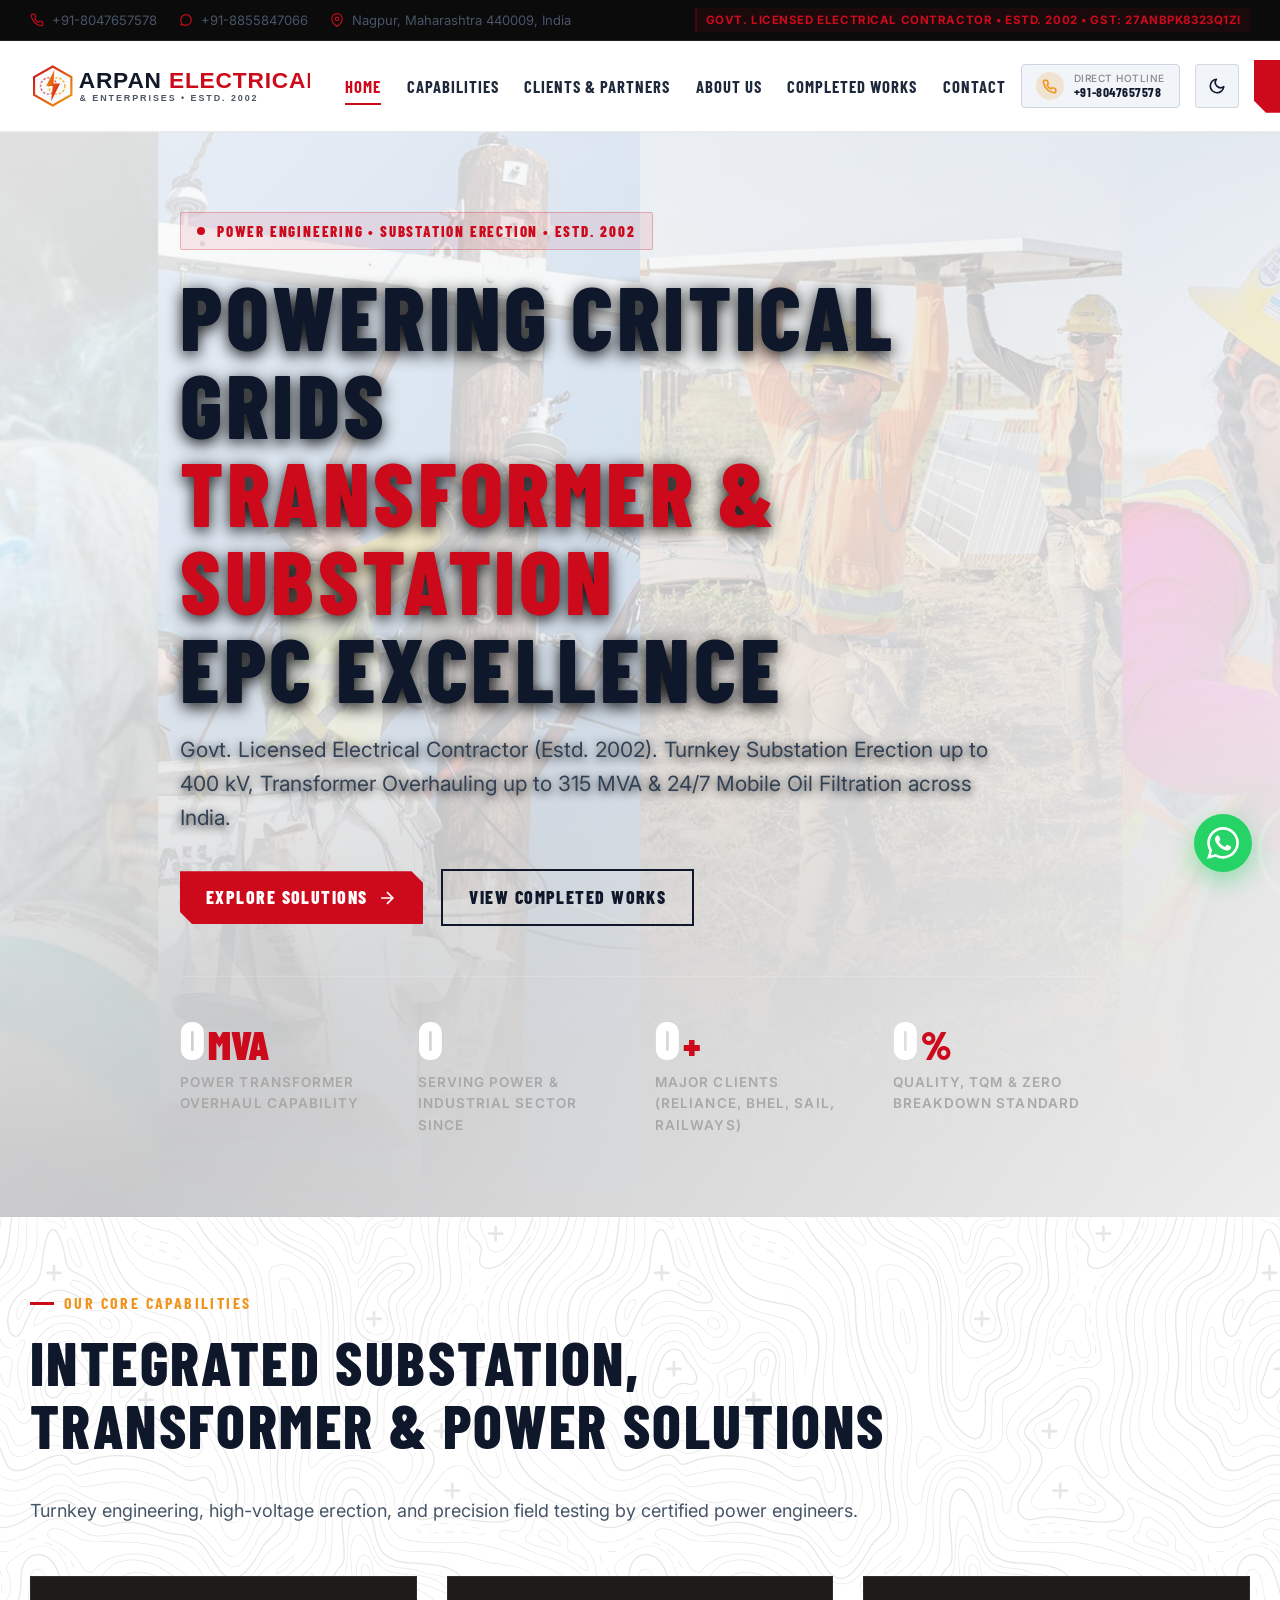
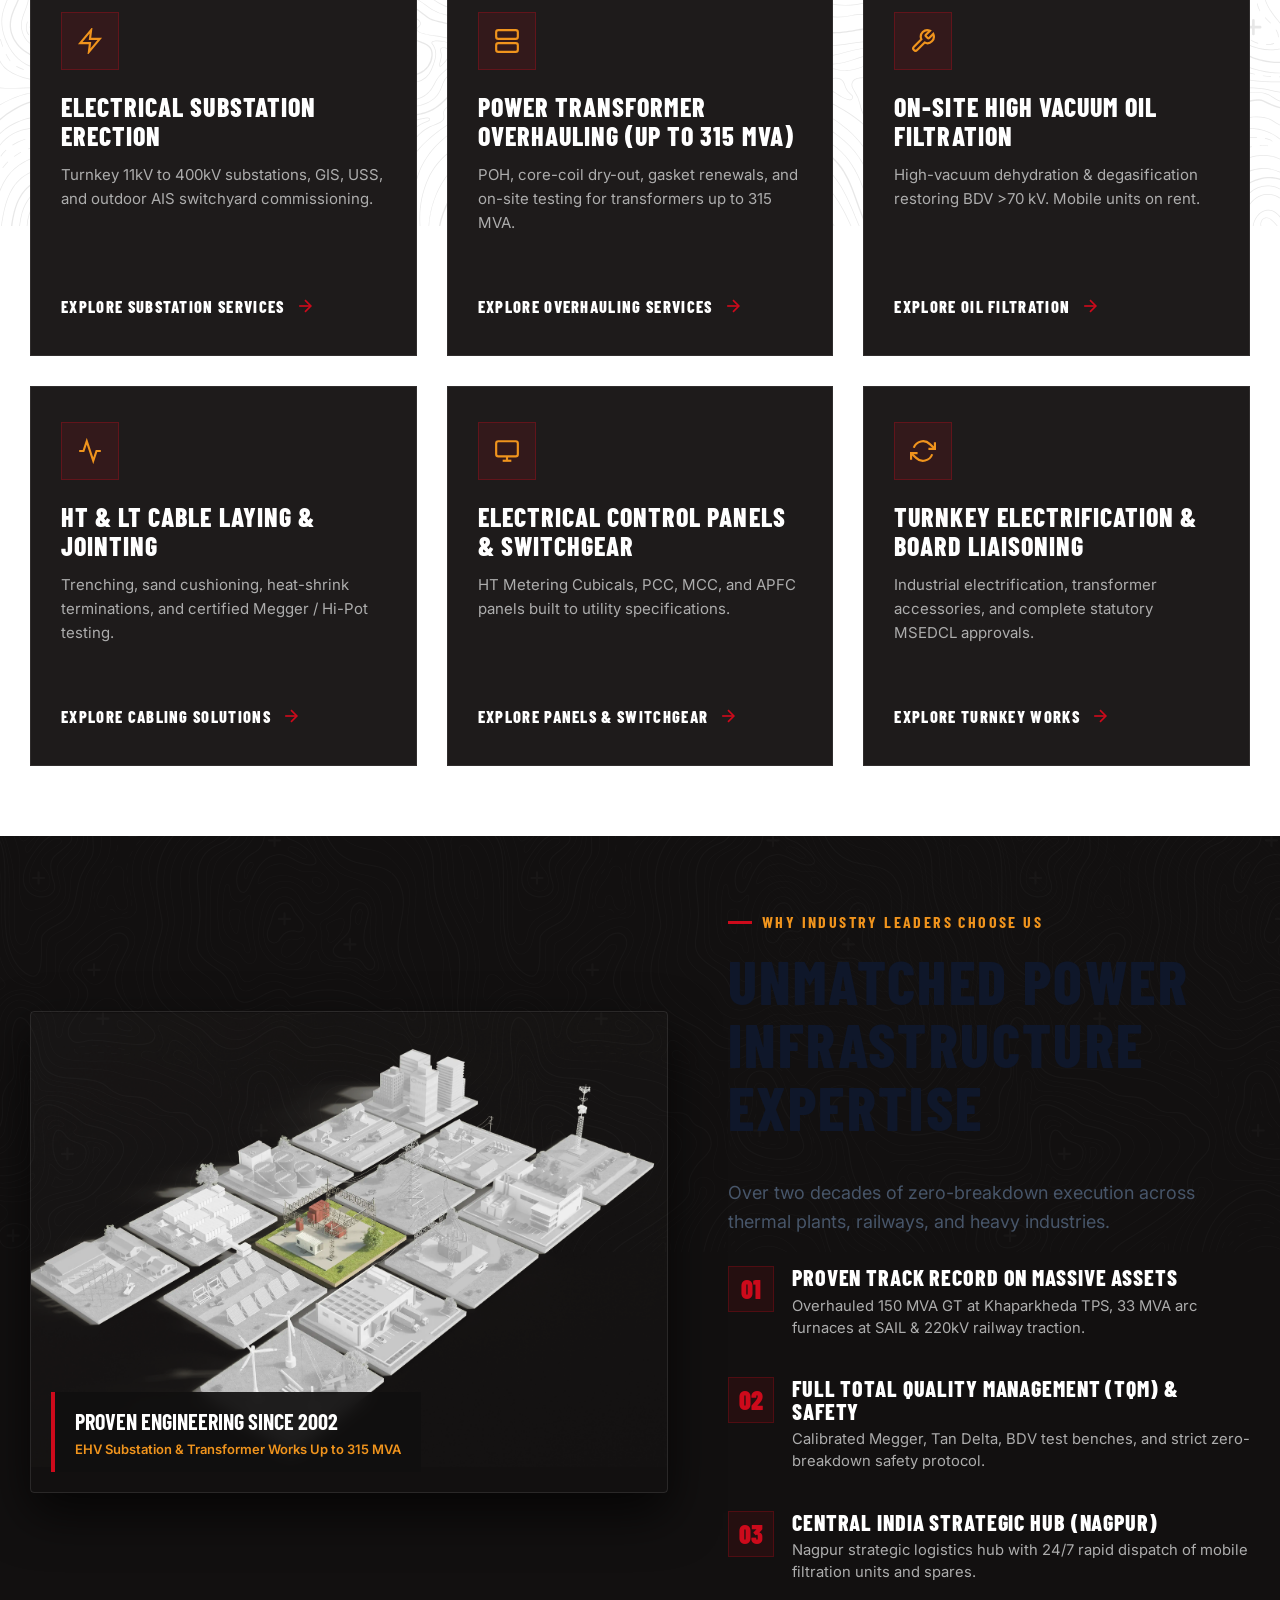
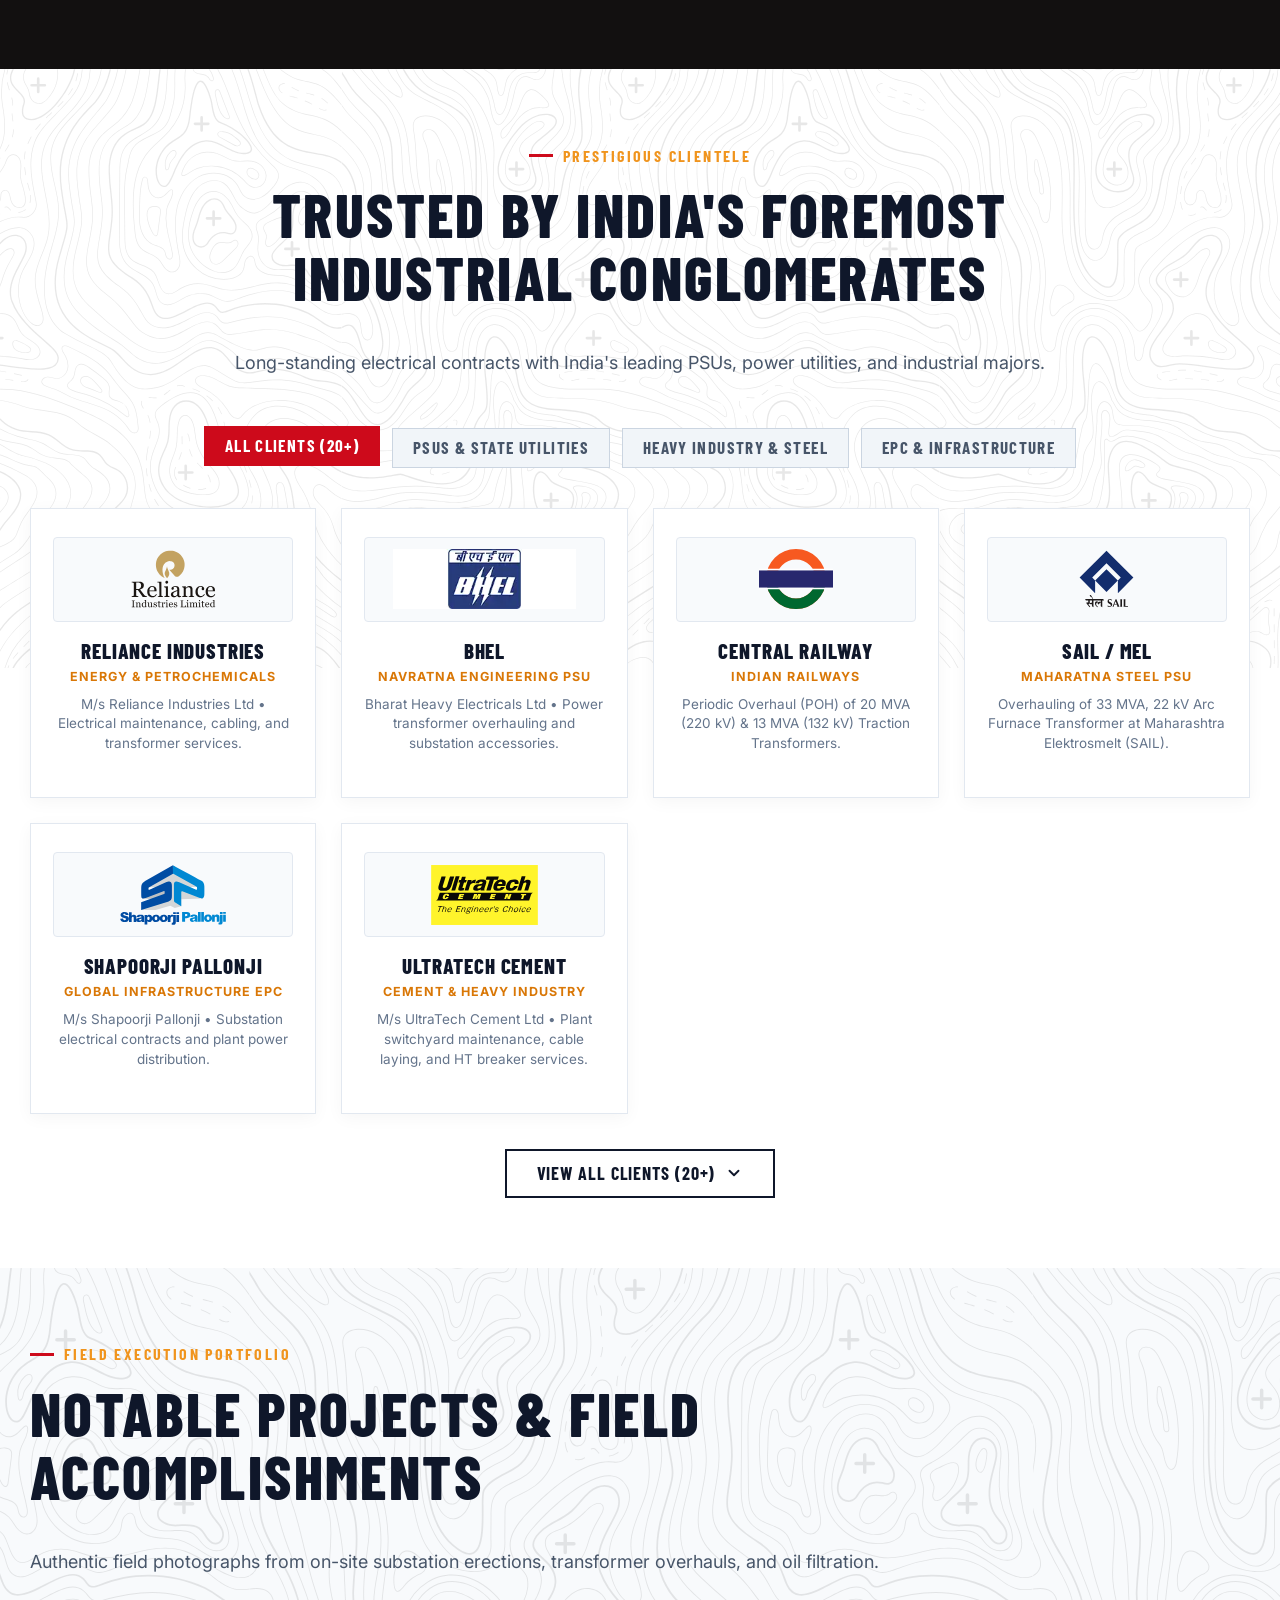
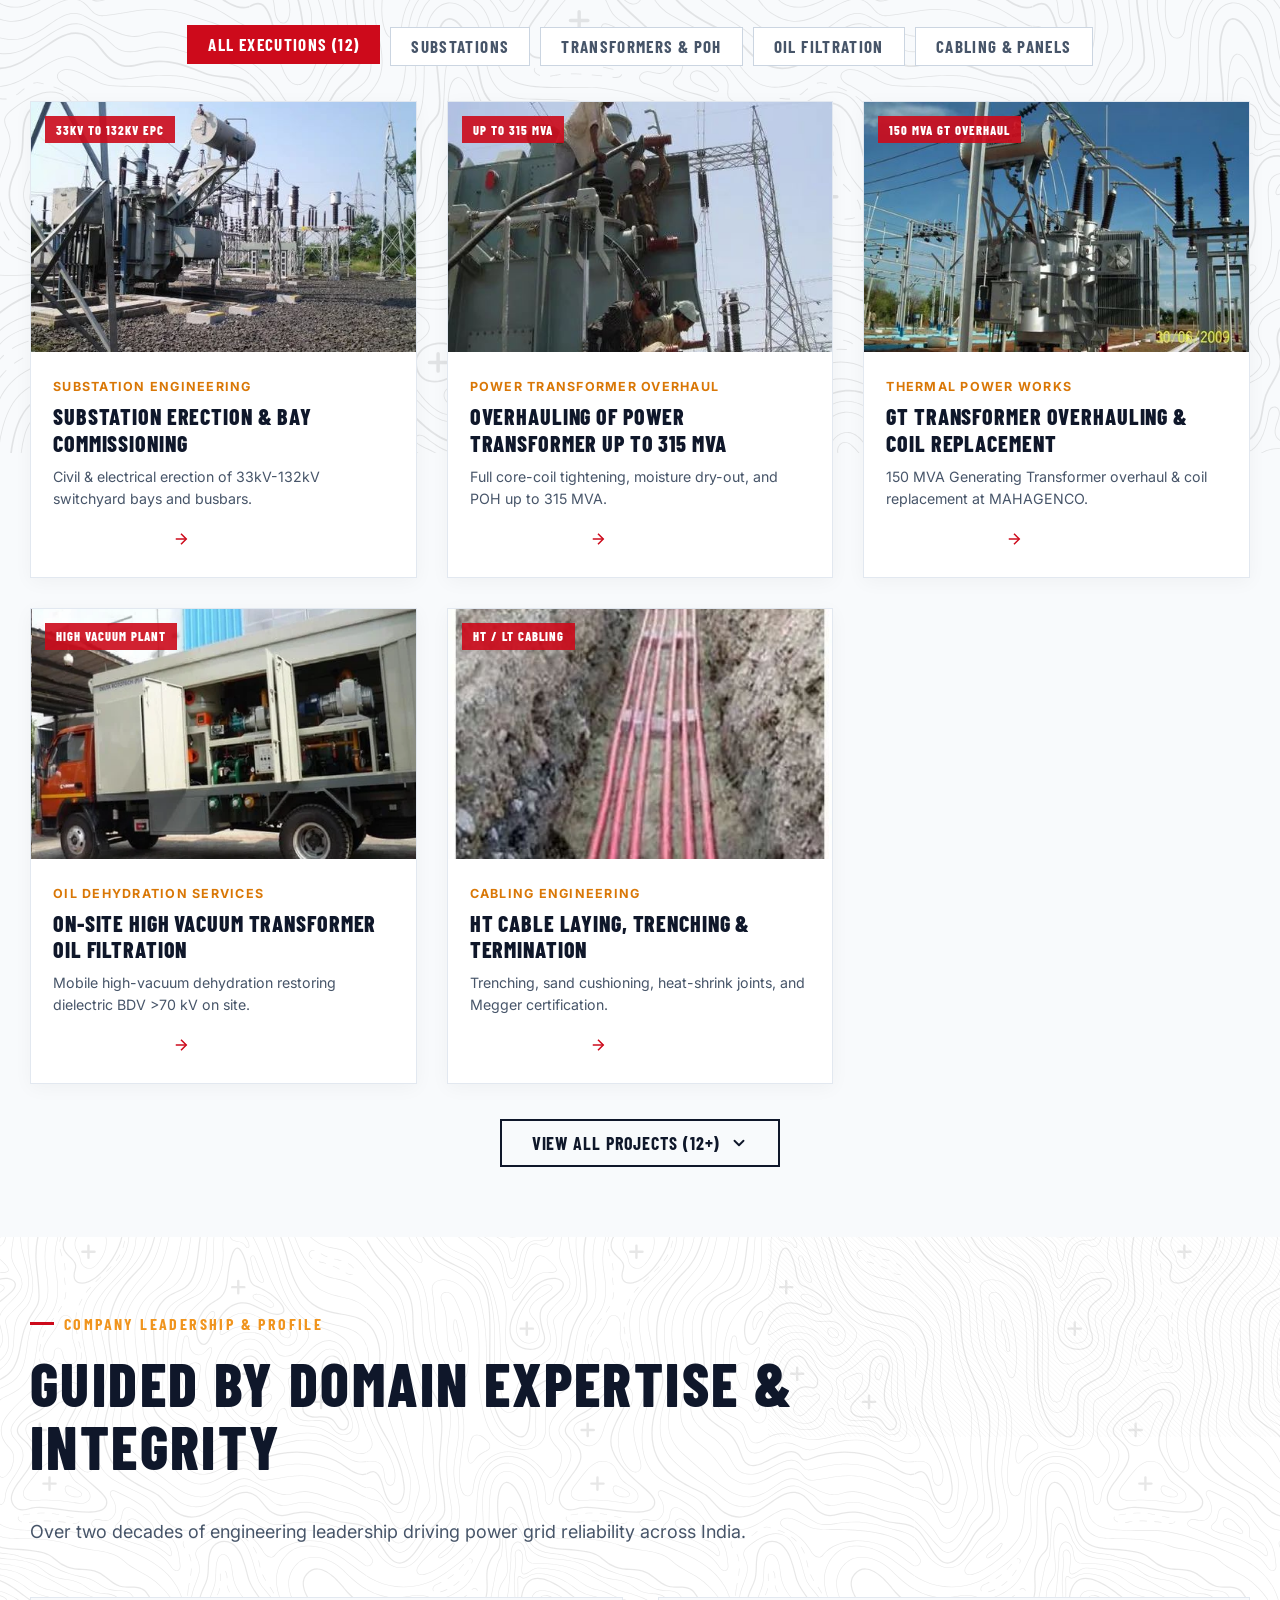
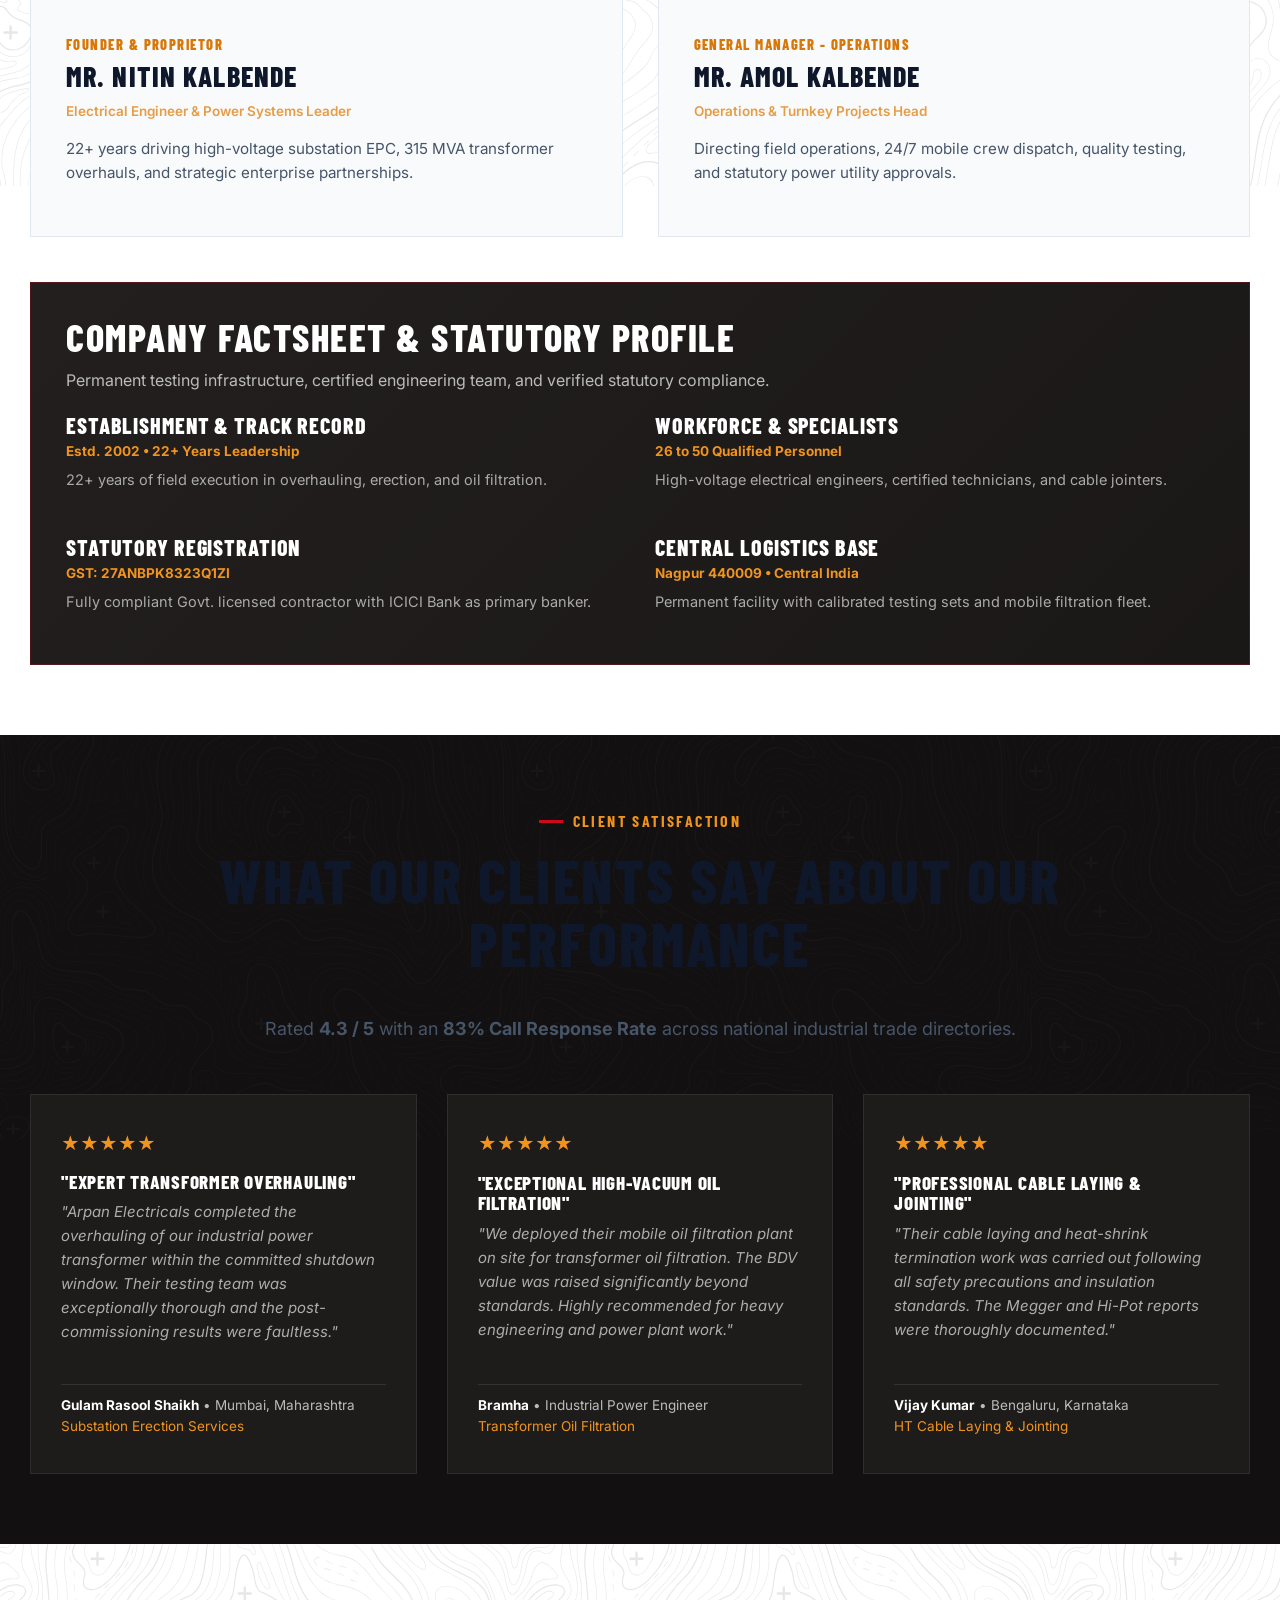
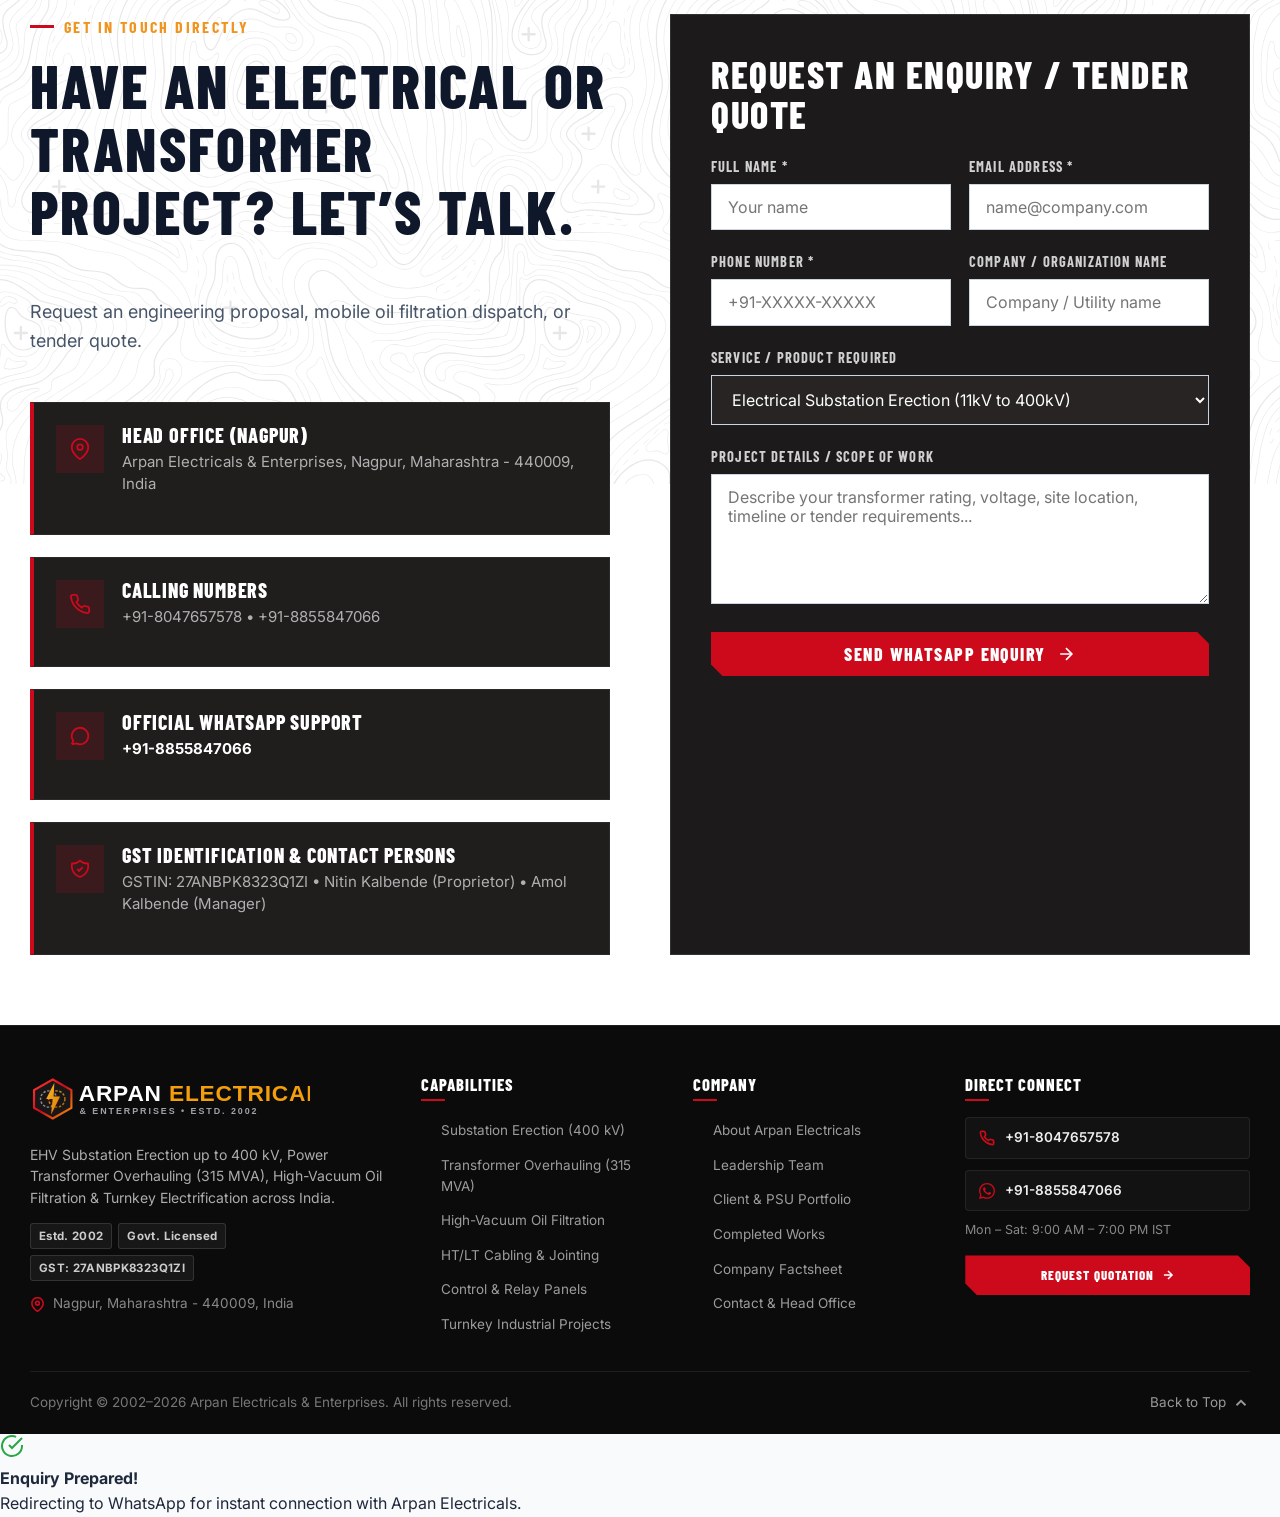
==== commit 2297609d: "Add Light Mode as default with theme toggle switch, optimize video (70% size reduction) and image as" ====
--- a/index.html
+++ b/index.html
@@ -11,6 +11,13 @@
   <!-- Quanta Services Design System Stylesheets -->
   <link rel="stylesheet" href="_next/static/css/a41a6d3d1472bc70.css">
   <link rel="stylesheet" href="css/quanta-theme.css">
+  <!-- Early Theme Init: Default White / Light Mode -->
+  <script>
+    (function() {
+      var saved = localStorage.getItem('arpan_theme') || 'light';
+      document.documentElement.setAttribute('data-theme', saved);
+    })();
+  </script>
 </head>
 <body class="bg-dark">
 
@@ -40,8 +47,9 @@
   <!-- MAIN NAVIGATION (QUANTA NAVBAR) -->
   <header class="navbar">
     <div class="container navbar-content">
-      <a href="index.html" class="site-logo" title="Arpan Electricals &amp; Enterprises">
-        <img src="assets/logos/arpan-logo-white.svg?v=4" alt="Arpan Electricals &amp; Enterprises Logo" height="54">
+            <a href="index.html" class="site-logo" title="Arpan Electricals &amp; Enterprises">
+        <img src="assets/logos/arpan-logo.svg" alt="Arpan Electricals Logo" class="logo-light" height="52">
+        <img src="assets/logos/arpan-logo-white.svg?v=4" alt="Arpan Electricals Logo" class="logo-dark" height="52">
       </a>
 
       <!-- Desktop Navigation Menu -->
@@ -54,7 +62,7 @@
         <li><a href="contact.html" class="nav-link">Contact</a></li>
       </ul>
 
-            <!-- Navbar Action Buttons (Utilised Space + Hotline + Responsive CTA) -->
+                  <!-- Navbar Action Buttons (Hotline + Theme Toggle + Responsive CTA + Hamburger) -->
       <div class="nav-actions">
         <a href="tel:+918047657578" class="header-phone-cta" title="Call Arpan Electricals Hotline">
           <span class="phone-icon-wrap">
@@ -66,6 +74,26 @@
           </span>
         </a>
 
+        <!-- Light/Dark Mode Switch (Default Light Mode) -->
+        <button id="themeToggleBtn" class="theme-toggle-btn" aria-label="Toggle Light and Dark Mode" title="Toggle Theme (Light / Dark)">
+          <!-- Moon Icon (shown in Light Mode to switch to Dark) -->
+          <svg class="theme-icon-moon" width="18" height="18" viewBox="0 0 24 24" fill="none" stroke="currentColor" stroke-width="2.2" stroke-linecap="round" stroke-linejoin="round">
+            <path d="M21 12.79A9 9 0 1 1 11.21 3 7 7 0 0 0 21 12.79z"></path>
+          </svg>
+          <!-- Sun Icon (shown in Dark Mode to switch to Light) -->
+          <svg class="theme-icon-sun" width="18" height="18" viewBox="0 0 24 24" fill="none" stroke="currentColor" stroke-width="2.2" stroke-linecap="round" stroke-linejoin="round">
+            <circle cx="12" cy="12" r="5"></circle>
+            <line x1="12" y1="1" x2="12" y2="3"></line>
+            <line x1="12" y1="21" x2="12" y2="23"></line>
+            <line x1="4.22" y1="4.22" x2="5.64" y2="5.64"></line>
+            <line x1="18.36" y1="18.36" x2="19.78" y2="19.78"></line>
+            <line x1="1" y1="12" x2="3" y2="12"></line>
+            <line x1="21" y1="12" x2="23" y2="12"></line>
+            <line x1="4.22" y1="19.78" x2="5.64" y2="18.36"></line>
+            <line x1="18.36" y1="5.64" x2="19.78" y2="4.22"></line>
+          </svg>
+        </button>
+
         <a href="https://wa.me/918855847066?text=Hello%20Arpan%20Electricals%20%26%20Enterprises%2C%20I%20would%20like%20to%20request%20an%20enquiry%20%2F%20quote%20for%20an%20Electrical%20Substation%20%2F%20Transformer%20project." target="_blank" rel="noopener noreferrer" class="btn btn-primary" title="Request Quote on WhatsApp (+91-8855847066)">
           <span>Request Quote</span>
           <svg width="15" height="15" fill="none" stroke="currentColor" stroke-width="2.5" viewBox="0 0 24 24"><line x1="5" y1="12" x2="19" y2="12"></line><polyline points="12 5 19 12 12 19"></polyline></svg>
@@ -81,10 +109,21 @@
   <!-- OFFCANVAS MOBILE DRAWER -->
   <div class="drawer-backdrop"></div>
   <aside class="mobile-drawer">
-    <div class="drawer-header">
+        <div class="drawer-header">
       <div class="site-logo">
-        <img src="assets/logos/arpan-logo-white.svg?v=4" alt="Arpan Electricals Logo" height="44">
-      </div>
+        <img src="assets/logos/arpan-logo.svg" alt="Arpan Electricals Logo" class="logo-light" height="42">
+        <img src="assets/logos/arpan-logo-white.svg?v=4" alt="Arpan Electricals Logo" class="logo-dark" height="42">
+      </div>
+      <button class="drawer-close" aria-label="Close menu">&times;</button>
+    </div>
+    <!-- Drawer Theme Switch -->
+    <div style="padding: 1.2rem 2rem; border-bottom: 1px solid rgba(0,0,0,0.06); display: flex; align-items: center; justify-content: space-between;">
+      <span style="font-size: 1.35rem; font-weight: 700; text-transform: uppercase; letter-spacing: 0.05em;">Theme</span>
+      <button id="drawerThemeToggleBtn" class="theme-toggle-btn" aria-label="Toggle Theme" style="width: 36px; height: 36px;">
+        <svg class="theme-icon-moon" width="16" height="16" viewBox="0 0 24 24" fill="none" stroke="currentColor" stroke-width="2.2"><path d="M21 12.79A9 9 0 1 1 11.21 3 7 7 0 0 0 21 12.79z"></path></svg>
+        <svg class="theme-icon-sun" width="16" height="16" viewBox="0 0 24 24" fill="none" stroke="currentColor" stroke-width="2.2"><circle cx="12" cy="12" r="5"></circle><line x1="12" y1="1" x2="12" y2="3"></line><line x1="12" y1="21" x2="12" y2="23"></line><line x1="4.22" y1="4.22" x2="5.64" y2="5.64"></line><line x1="18.36" y1="18.36" x2="19.78" y2="19.78"></line><line x1="1" y1="12" x2="3" y2="12"></line><line x1="21" y1="12" x2="23" y2="12"></line><line x1="4.22" y1="19.78" x2="5.64" y2="18.36"></line><line x1="18.36" y1="5.64" x2="19.78" y2="4.22"></line></svg>
+      </button>
+    </div>
       <button class="drawer-close" aria-label="Close menu">&times;</button>
     </div>
     <ul class="drawer-nav">
--- a/css/quanta-theme.css
+++ b/css/quanta-theme.css
@@ -2402,3 +2402,388 @@
     height: 28px;
   }
 }
+
+
+/* ==========================================================================
+   THEME TOGGLE BUTTON & LOGO SWITCHING (LIGHT & DARK MODES)
+   ========================================================================== */
+.theme-toggle-btn {
+  display: inline-flex;
+  align-items: center;
+  justify-content: center;
+  width: 44px;
+  height: 44px;
+  border-radius: 4px;
+  cursor: pointer;
+  transition: var(--transition);
+  border: 1px solid rgba(0, 0, 0, 0.12);
+  background: #f1f5f9;
+  color: #0f172a;
+  flex-shrink: 0;
+}
+
+.theme-toggle-btn:hover {
+  background: rgba(205, 10, 27, 0.1);
+  border-color: var(--theme-primary);
+  color: var(--theme-primary);
+  transform: rotate(15deg);
+}
+
+/* Light mode (default): show Moon, hide Sun, show light logo */
+:root:not([data-theme="dark"]) .theme-icon-sun {
+  display: none !important;
+}
+:root:not([data-theme="dark"]) .theme-icon-moon {
+  display: block !important;
+}
+:root:not([data-theme="dark"]) .logo-dark {
+  display: none !important;
+}
+:root:not([data-theme="dark"]) .logo-light {
+  display: block !important;
+}
+
+/* Dark mode: show Sun, hide Moon, show dark logo */
+[data-theme="dark"] .theme-icon-moon {
+  display: none !important;
+}
+[data-theme="dark"] .theme-icon-sun {
+  display: block !important;
+}
+[data-theme="dark"] .logo-light {
+  display: none !important;
+}
+[data-theme="dark"] .logo-dark {
+  display: block !important;
+}
+[data-theme="dark"] .theme-toggle-btn {
+  background: rgba(255, 255, 255, 0.08);
+  border-color: rgba(255, 255, 255, 0.16);
+  color: #ffffff;
+}
+
+@media (max-width: 992px) {
+  .theme-toggle-btn {
+    width: 42px !important;
+    height: 42px !important;
+  }
+}
+
+@media (max-width: 575px) {
+  .theme-toggle-btn {
+    width: 38px !important;
+    height: 38px !important;
+  }
+  .theme-toggle-btn svg {
+    width: 16px !important;
+    height: 16px !important;
+  }
+}
+
+/* ==========================================================================
+   LIGHT MODE DESIGN SYSTEM (DEFAULT WHITE MODE)
+   ========================================================================== */
+:root:not([data-theme="dark"]) body {
+  background-color: #f8fafc;
+  color: #1e293b;
+}
+
+/* Top Bar Light Mode */
+:root:not([data-theme="dark"]) .top-bar {
+  background-color: #ffffff;
+  border-bottom: 1px solid #e2e8f0;
+  color: #475569;
+}
+:root:not([data-theme="dark"]) .top-bar-item a,
+:root:not([data-theme="dark"]) .top-bar-item span {
+  color: #475569;
+}
+:root:not([data-theme="dark"]) .top-bar-item a:hover {
+  color: #cd0a1b;
+}
+:root:not([data-theme="dark"]) .top-bar-badge {
+  background: rgba(205, 10, 27, 0.08);
+  color: #cd0a1b;
+  border-color: rgba(205, 10, 27, 0.2);
+}
+
+/* Navbar Light Mode */
+:root:not([data-theme="dark"]) .navbar {
+  background-color: rgba(255, 255, 255, 0.95);
+  border-bottom: 1px solid rgba(0, 0, 0, 0.08);
+}
+:root:not([data-theme="dark"]) .navbar.scrolled {
+  background-color: rgba(255, 255, 255, 0.98);
+  box-shadow: 0 4px 20px rgba(0, 0, 0, 0.06);
+}
+:root:not([data-theme="dark"]) .nav-link {
+  color: #1e293b;
+}
+:root:not([data-theme="dark"]) .nav-link:hover,
+:root:not([data-theme="dark"]) .nav-link.active {
+  color: #cd0a1b;
+}
+:root:not([data-theme="dark"]) .header-phone-cta {
+  background: #f1f5f9;
+  border-color: #cbd5e1;
+  color: #0f172a;
+}
+:root:not([data-theme="dark"]) .header-phone-cta:hover {
+  background: rgba(205, 10, 27, 0.08);
+  border-color: #cd0a1b;
+  color: #cd0a1b;
+}
+:root:not([data-theme="dark"]) .header-phone-cta .phone-text strong {
+  color: #0f172a;
+}
+:root:not([data-theme="dark"]) .menu-toggle {
+  background: #f1f5f9;
+  border-color: #cbd5e1;
+  color: #0f172a;
+}
+:root:not([data-theme="dark"]) .menu-toggle svg line {
+  stroke: #0f172a;
+}
+
+/* Hero Section Light Mode */
+:root:not([data-theme="dark"]) .hero-overlay {
+  background: linear-gradient(135deg, rgba(255, 255, 255, 0.88) 0%, rgba(248, 250, 252, 0.78) 50%, rgba(255, 255, 255, 0.92) 100%);
+}
+:root:not([data-theme="dark"]) .hero-pretitle {
+  color: #cd0a1b;
+  background: rgba(205, 10, 27, 0.08);
+  border-color: rgba(205, 10, 27, 0.25);
+}
+:root:not([data-theme="dark"]) .hero-title {
+  color: #0f172a;
+}
+:root:not([data-theme="dark"]) .hero-subtitle {
+  color: #334155;
+}
+:root:not([data-theme="dark"]) .btn-secondary {
+  background-color: #0f172a;
+  color: #ffffff;
+}
+:root:not([data-theme="dark"]) .btn-secondary:hover {
+  background-color: #1e293b;
+}
+:root:not([data-theme="dark"]) .btn-outline {
+  border-color: #0f172a;
+  color: #0f172a;
+}
+:root:not([data-theme="dark"]) .btn-outline:hover {
+  background-color: #0f172a;
+  color: #ffffff;
+}
+
+/* Headings & Text Light Mode */
+:root:not([data-theme="dark"]) .h2 {
+  color: #0f172a;
+}
+:root:not([data-theme="dark"]) .section-description {
+  color: #475569;
+}
+
+/* Capabilities Section Light Mode */
+:root:not([data-theme="dark"]) #capabilities,
+:root:not([data-theme="dark"]) .section-capabilities {
+  background-color: #ffffff !important;
+}
+:root:not([data-theme="dark"]) .capability-card {
+  background: #ffffff;
+  border: 1px solid #e2e8f0;
+  box-shadow: 0 4px 18px rgba(0, 0, 0, 0.04);
+}
+:root:not([data-theme="dark"]) .capability-card:hover {
+  border-color: #cd0a1b;
+  box-shadow: 0 12px 30px rgba(205, 10, 27, 0.08);
+}
+:root:not([data-theme="dark"]) .card-title {
+  color: #0f172a;
+}
+:root:not([data-theme="dark"]) .card-desc {
+  color: #475569;
+}
+:root:not([data-theme="dark"]) .card-specs li {
+  color: #334155;
+  border-bottom: 1px solid #f1f5f9;
+}
+
+/* Strategic Pillars Light Mode */
+:root:not([data-theme="dark"]) .pillars-section,
+:root:not([data-theme="dark"]) .section-pillars {
+  background-color: #f8fafc !important;
+}
+:root:not([data-theme="dark"]) .pillar-card {
+  background: #ffffff;
+  border: 1px solid #e2e8f0;
+  box-shadow: 0 4px 18px rgba(0, 0, 0, 0.04);
+}
+:root:not([data-theme="dark"]) .pillar-title {
+  color: #0f172a;
+}
+:root:not([data-theme="dark"]) .pillar-desc {
+  color: #475569;
+}
+
+/* Clients Section Light Mode */
+:root:not([data-theme="dark"]) #clients,
+:root:not([data-theme="dark"]) .section-clients {
+  background-color: #ffffff !important;
+}
+:root:not([data-theme="dark"]) .client-filter-tabs .tab-btn {
+  background: #f1f5f9;
+  color: #475569;
+  border: 1px solid #cbd5e1;
+}
+:root:not([data-theme="dark"]) .client-filter-tabs .tab-btn.active {
+  background: #cd0a1b;
+  color: #ffffff;
+  border-color: #cd0a1b;
+}
+:root:not([data-theme="dark"]) .client-card {
+  background: #ffffff;
+  border: 1px solid #e2e8f0;
+  box-shadow: 0 4px 16px rgba(0, 0, 0, 0.04);
+}
+:root:not([data-theme="dark"]) .client-card:hover {
+  border-color: #cd0a1b;
+  box-shadow: 0 10px 25px rgba(205, 10, 27, 0.08);
+}
+:root:not([data-theme="dark"]) .client-logo-wrap {
+  background: #f8fafc;
+  border: 1px solid #e2e8f0;
+}
+:root:not([data-theme="dark"]) .client-name {
+  color: #0f172a;
+}
+:root:not([data-theme="dark"]) .client-category {
+  color: #d97706;
+}
+:root:not([data-theme="dark"]) .client-scope {
+  color: #64748b;
+}
+
+/* Projects Section Light Mode */
+:root:not([data-theme="dark"]) #projects {
+  background-color: #f8fafc !important;
+}
+:root:not([data-theme="dark"]) .project-filter-tabs .tab-btn {
+  background: #ffffff;
+  color: #475569;
+  border: 1px solid #cbd5e1;
+}
+:root:not([data-theme="dark"]) .project-filter-tabs .tab-btn.active {
+  background: #cd0a1b;
+  color: #ffffff;
+  border-color: #cd0a1b;
+}
+:root:not([data-theme="dark"]) .project-card {
+  background: #ffffff;
+  border: 1px solid #e2e8f0;
+  box-shadow: 0 4px 18px rgba(0, 0, 0, 0.04);
+}
+:root:not([data-theme="dark"]) .project-info {
+  background: #ffffff;
+}
+:root:not([data-theme="dark"]) .project-title {
+  color: #0f172a;
+}
+:root:not([data-theme="dark"]) .project-desc {
+  color: #475569;
+}
+:root:not([data-theme="dark"]) .project-category {
+  color: #d97706;
+}
+
+/* Leadership & Factsheet Light Mode */
+:root:not([data-theme="dark"]) #leadership {
+  background-color: #ffffff !important;
+}
+:root:not([data-theme="dark"]) .leader-card {
+  background: #f8fafc;
+  border: 1px solid #e2e8f0;
+}
+:root:not([data-theme="dark"]) .leader-name {
+  color: #0f172a;
+}
+:root:not([data-theme="dark"]) .leader-role {
+  color: #d97706;
+}
+:root:not([data-theme="dark"]) .leader-bio {
+  color: #475569;
+}
+:root:not([data-theme="dark"]) .factsheet-card {
+  background: #f8fafc;
+  border: 1px solid #e2e8f0;
+}
+:root:not([data-theme="dark"]) .fact-label {
+  color: #64748b;
+}
+:root:not([data-theme="dark"]) .fact-value {
+  color: #0f172a;
+}
+
+/* Testimonials Light Mode */
+:root:not([data-theme="dark"]) #testimonials,
+:root:not([data-theme="dark"]) .section-testimonials {
+  background-color: #f8fafc !important;
+}
+:root:not([data-theme="dark"]) .review-card {
+  background: #ffffff;
+  border: 1px solid #e2e8f0;
+  box-shadow: 0 4px 18px rgba(0, 0, 0, 0.04);
+}
+:root:not([data-theme="dark"]) .review-title {
+  color: #0f172a;
+}
+:root:not([data-theme="dark"]) .review-text {
+  color: #334155;
+}
+:root:not([data-theme="dark"]) .reviewer-name {
+  color: #0f172a;
+}
+:root:not([data-theme="dark"]) .reviewer-meta {
+  color: #64748b;
+}
+
+/* Contact Section Light Mode */
+:root:not([data-theme="dark"]) #contact {
+  background-color: #ffffff !important;
+}
+:root:not([data-theme="dark"]) .contact-card {
+  background: #f8fafc;
+  border: 1px solid #e2e8f0;
+}
+:root:not([data-theme="dark"]) .contact-title {
+  color: #0f172a;
+}
+:root:not([data-theme="dark"]) .contact-text {
+  color: #475569;
+}
+:root:not([data-theme="dark"]) .form-control {
+  background: #ffffff;
+  border: 1px solid #cbd5e1;
+  color: #0f172a;
+}
+:root:not([data-theme="dark"]) .form-control:focus {
+  border-color: #cd0a1b;
+  box-shadow: 0 0 0 3px rgba(205, 10, 27, 0.12);
+}
+
+/* Drawer Light Mode */
+:root:not([data-theme="dark"]) .mobile-drawer {
+  background-color: #ffffff;
+  color: #0f172a;
+  border-right: 1px solid #e2e8f0;
+}
+:root:not([data-theme="dark"]) .drawer-close {
+  color: #0f172a;
+}
+:root:not([data-theme="dark"]) .drawer-nav a {
+  color: #0f172a;
+  border-bottom: 1px solid #f1f5f9;
+}
+:root:not([data-theme="dark"]) .drawer-nav a:hover {
+  color: #cd0a1b;
+}
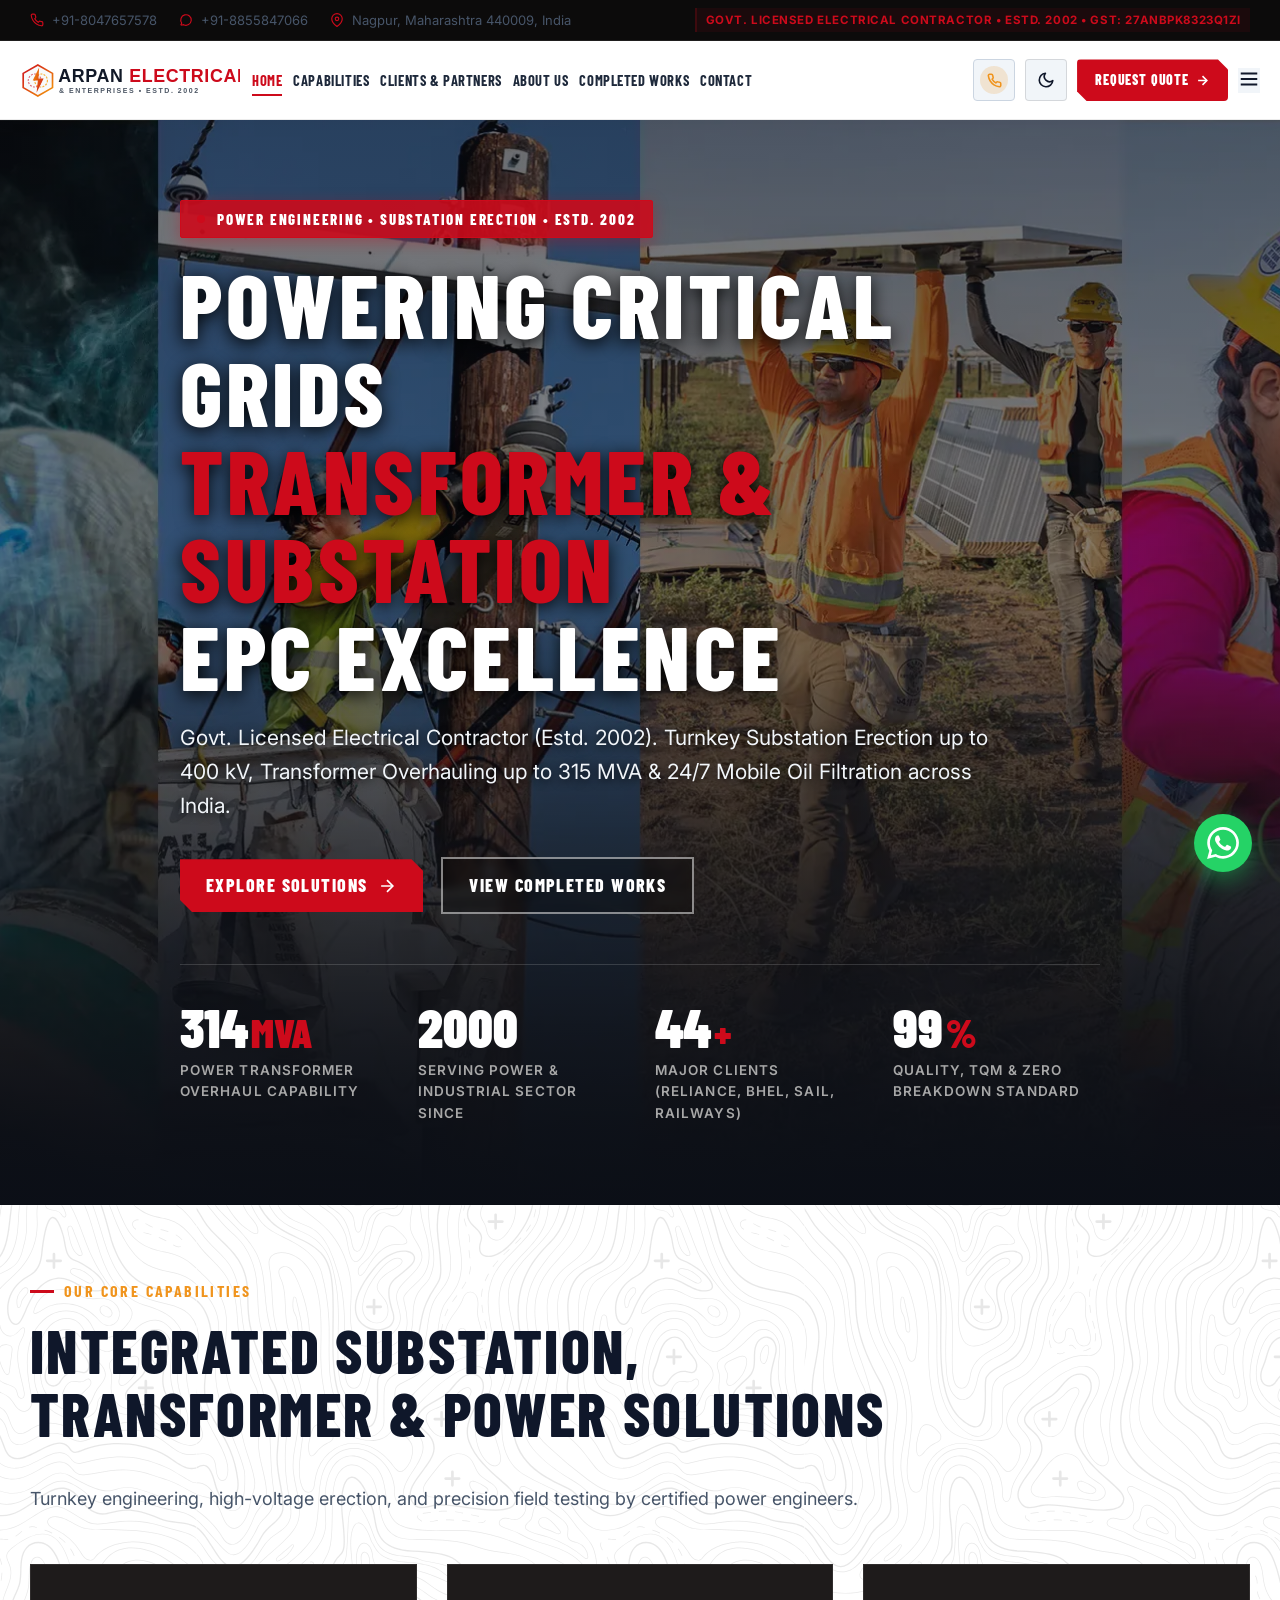
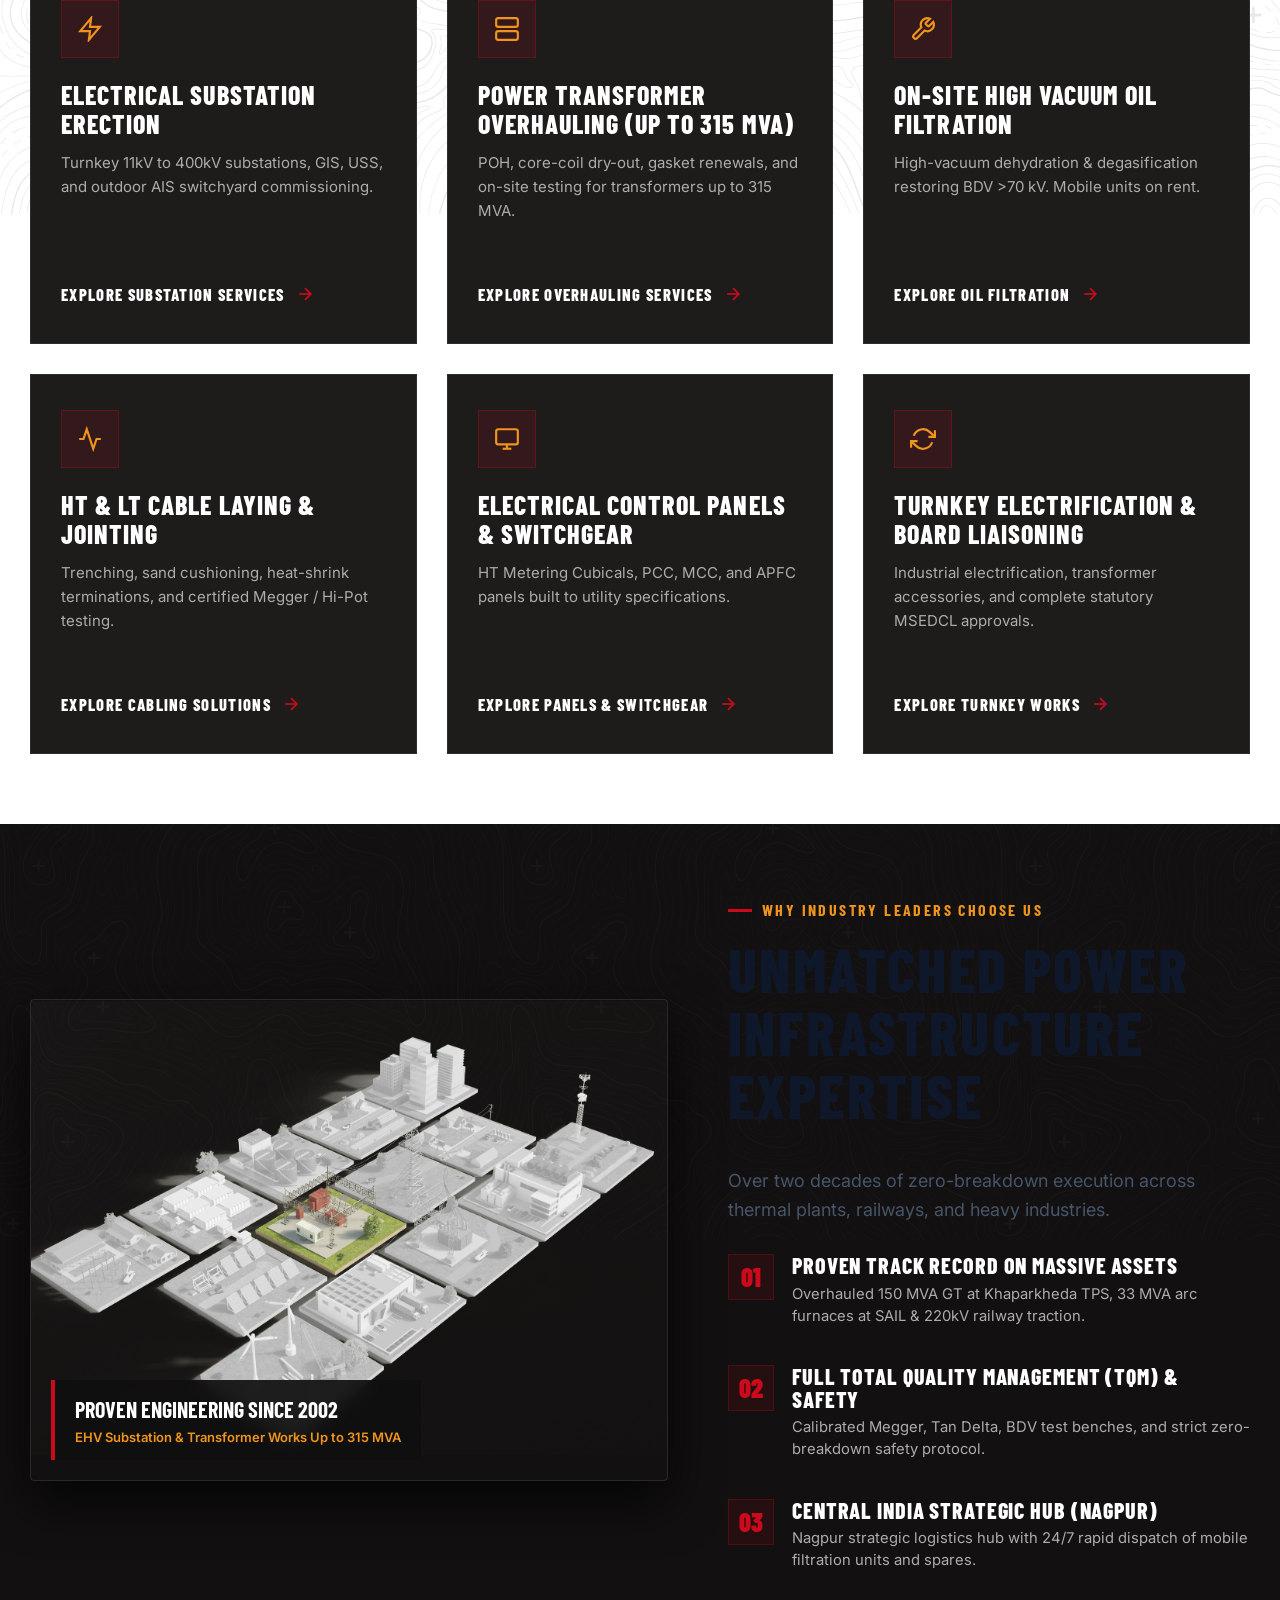
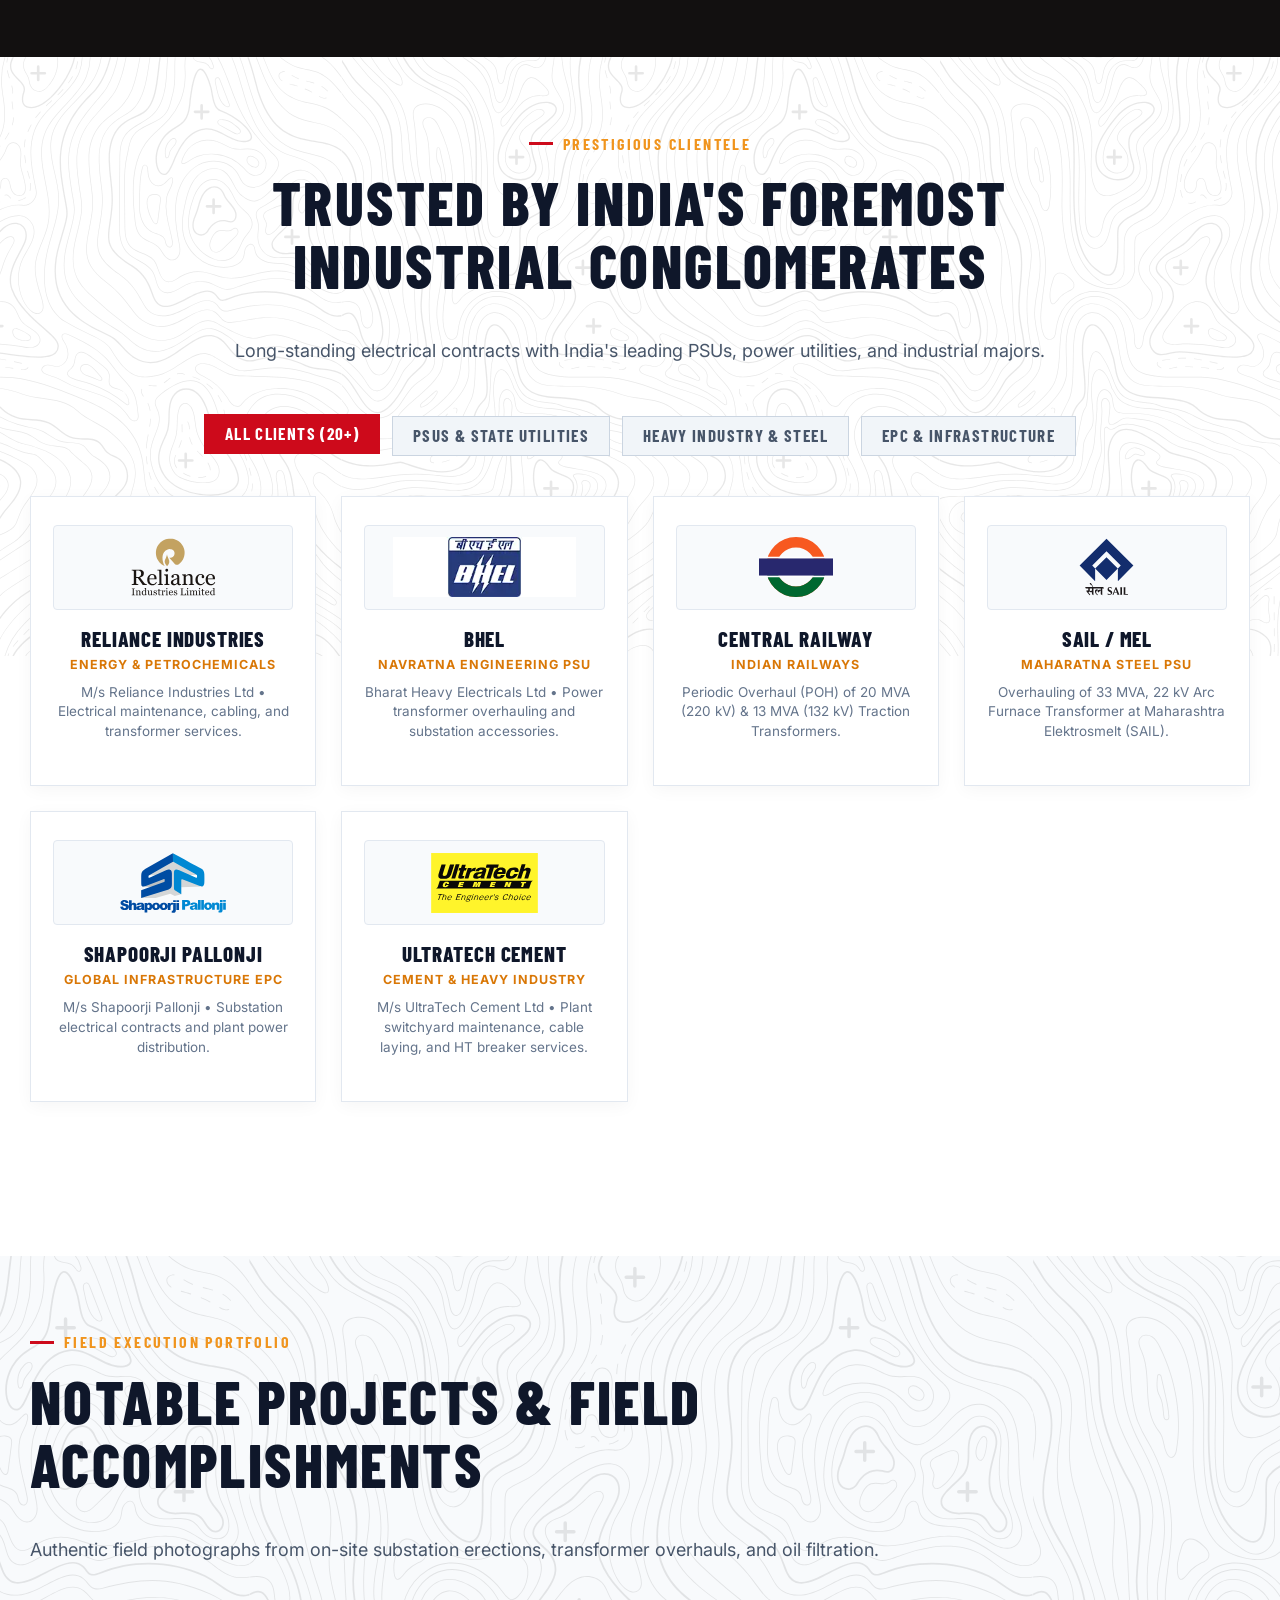
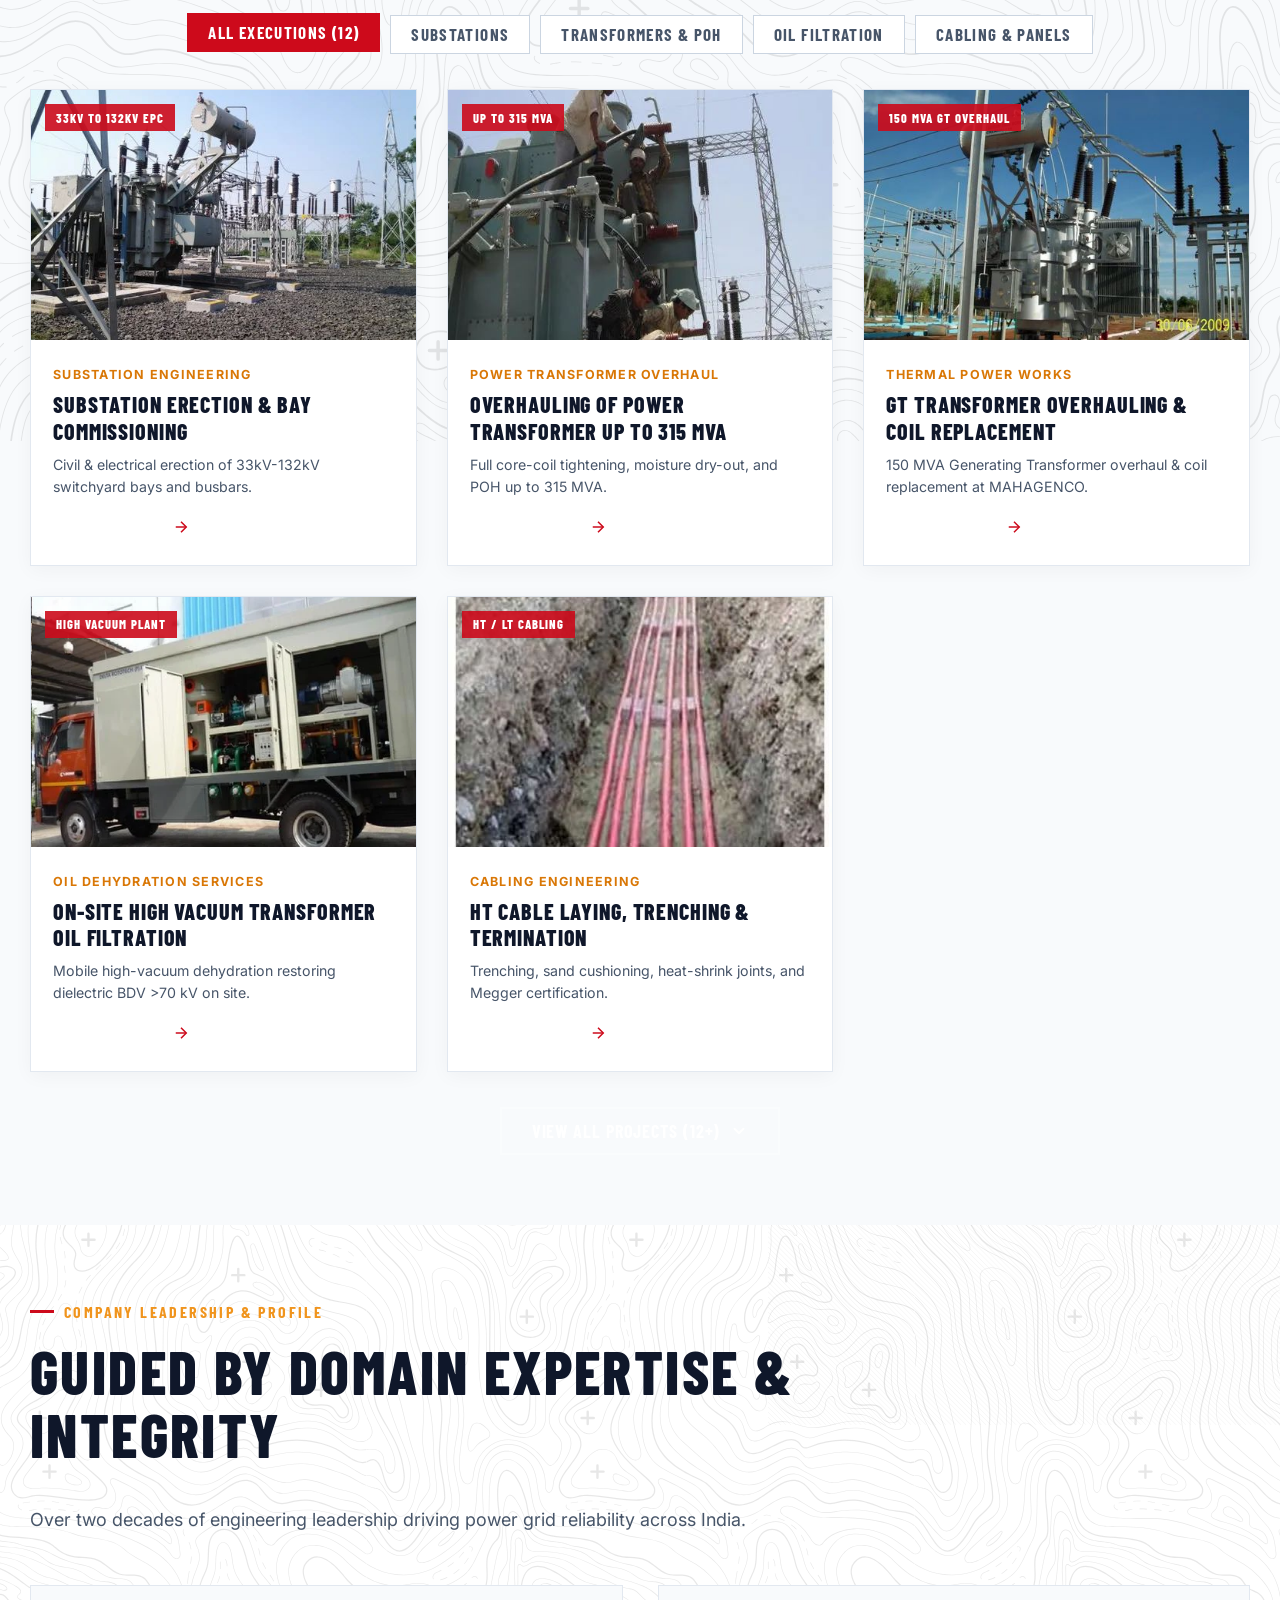
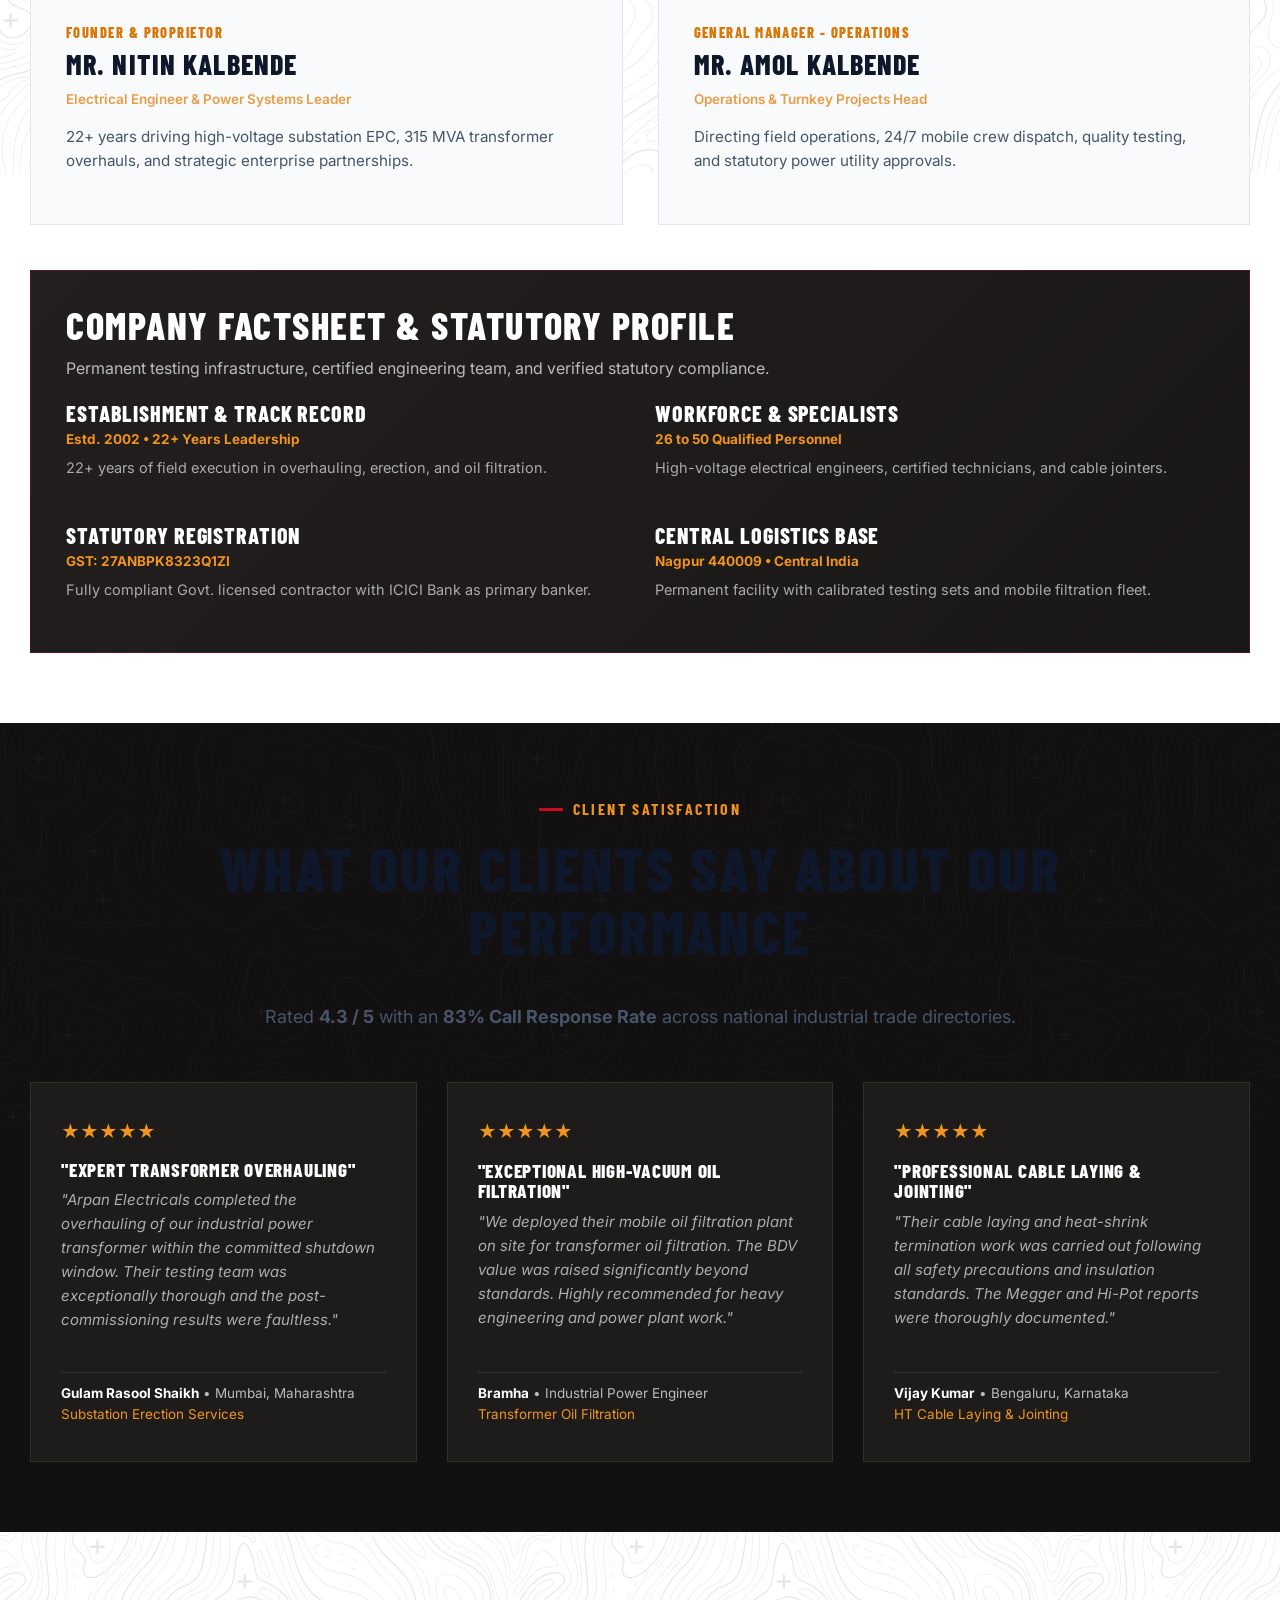
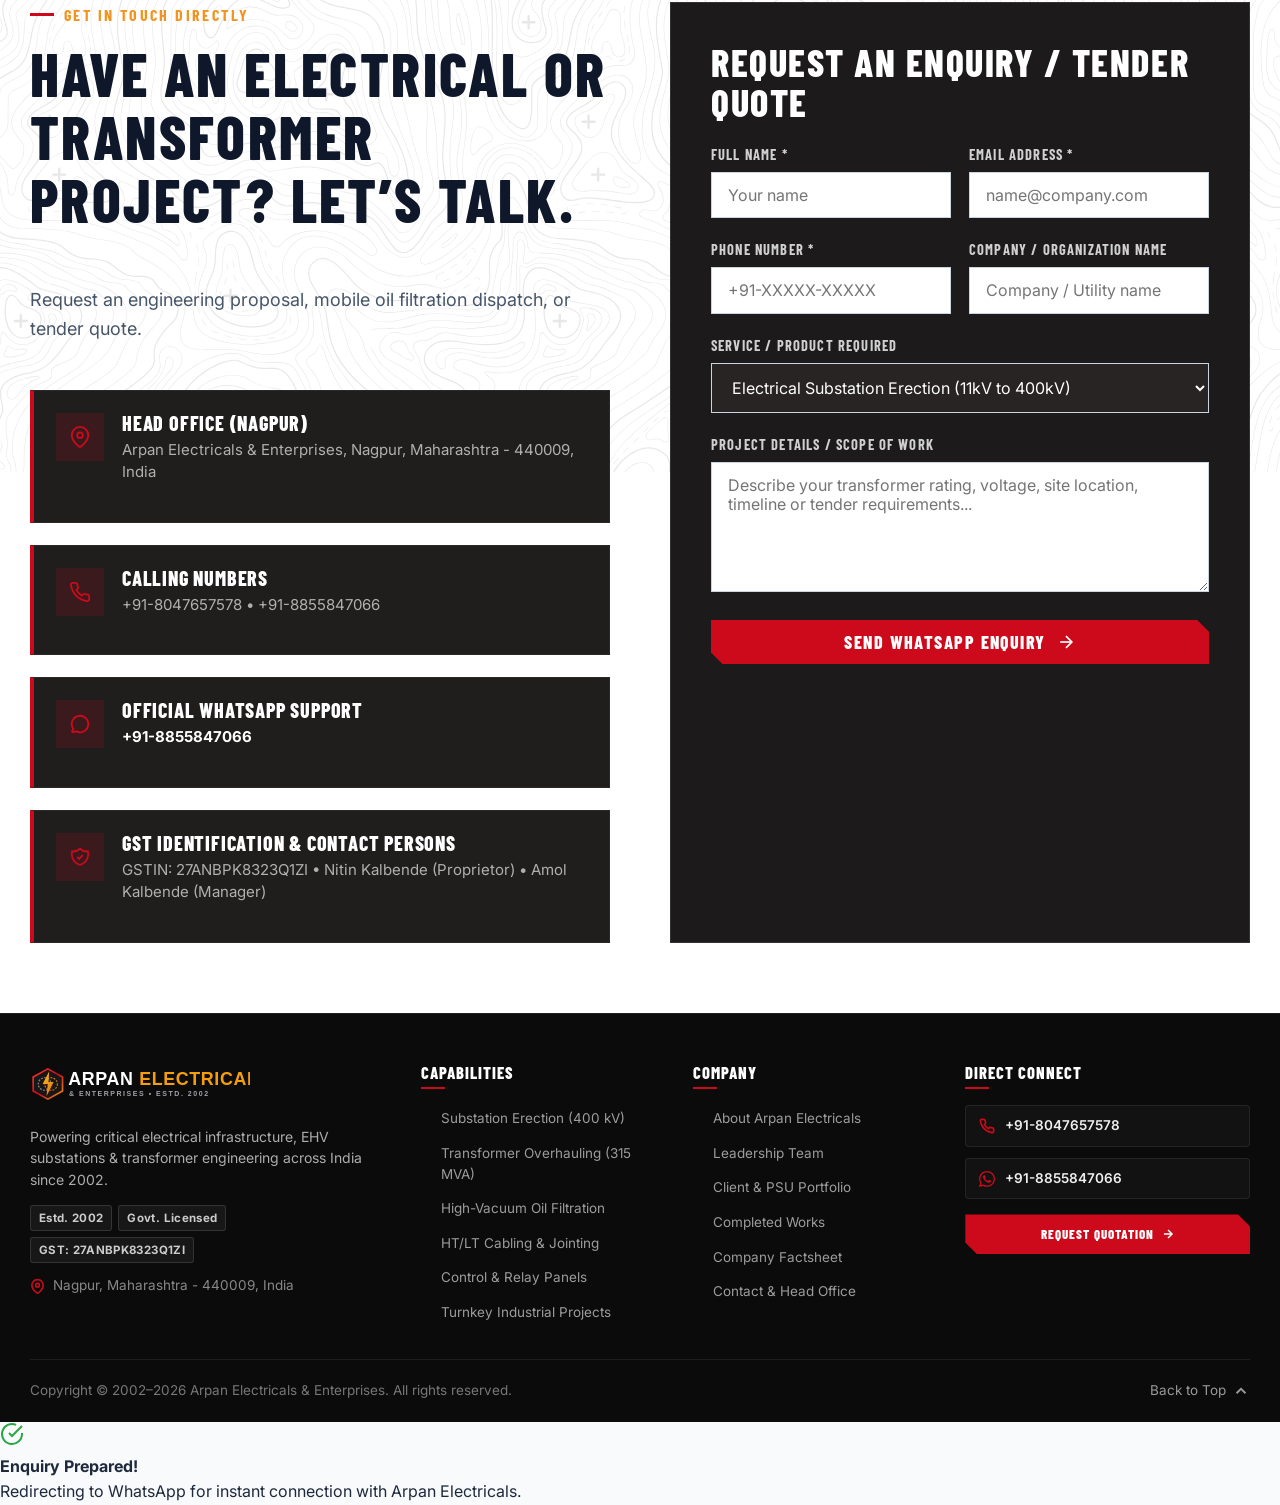
==== commit 43b71987: "Fix: Lock sticky header on scroll, eliminate navbar button cutoff, fix light/dark theme switch, rest" ====
--- a/index.html
+++ b/index.html
@@ -123,8 +123,6 @@
         <svg class="theme-icon-moon" width="16" height="16" viewBox="0 0 24 24" fill="none" stroke="currentColor" stroke-width="2.2"><path d="M21 12.79A9 9 0 1 1 11.21 3 7 7 0 0 0 21 12.79z"></path></svg>
         <svg class="theme-icon-sun" width="16" height="16" viewBox="0 0 24 24" fill="none" stroke="currentColor" stroke-width="2.2"><circle cx="12" cy="12" r="5"></circle><line x1="12" y1="1" x2="12" y2="3"></line><line x1="12" y1="21" x2="12" y2="23"></line><line x1="4.22" y1="4.22" x2="5.64" y2="5.64"></line><line x1="18.36" y1="18.36" x2="19.78" y2="19.78"></line><line x1="1" y1="12" x2="3" y2="12"></line><line x1="21" y1="12" x2="23" y2="12"></line><line x1="4.22" y1="19.78" x2="5.64" y2="18.36"></line><line x1="18.36" y1="5.64" x2="19.78" y2="4.22"></line></svg>
       </button>
-    </div>
-      <button class="drawer-close" aria-label="Close menu">&times;</button>
     </div>
     <ul class="drawer-nav">
       <li><a href="index.html">Home</a></li>
@@ -1064,7 +1062,7 @@
             <img src="assets/logos/arpan-logo-white.svg?v=4" alt="Arpan Electricals Logo" height="46">
           </a>
           <p class="footer-tagline">
-            EHV Substation Erection up to 400 kV, Power Transformer Overhauling (315 MVA), High-Vacuum Oil Filtration &amp; Turnkey Electrification across India.
+            Powering critical electrical infrastructure, EHV substations &amp; transformer engineering across India since 2002.
           </p>
           <div class="footer-meta">
             <span class="f-badge">Estd. 2002</span>
@@ -1112,7 +1110,6 @@
               <svg width="16" height="16" viewBox="0 0 24 24" fill="currentColor"><path d="M.057 24l1.687-6.163c-1.041-1.804-1.588-3.849-1.587-5.946.003-6.556 5.338-11.891 11.893-11.891 3.181.001 6.167 1.24 8.413 3.488 2.245 2.248 3.481 5.236 3.48 8.414-.003 6.557-5.338 11.892-11.893 11.892-1.99-.001-3.951-.5-5.688-1.448l-6.305 1.654zm6.597-3.807c1.676.995 3.276 1.591 5.392 1.592 5.448 0 9.886-4.434 9.889-9.885.002-5.462-4.415-9.89-9.881-9.892-5.452 0-9.887 4.434-9.889 9.884-.001 2.225.651 3.891 1.746 5.634l-.999 3.648 3.742-.981zm11.387-5.464c-.074-.124-.272-.198-.57-.347-.297-.149-1.758-.868-2.031-.967-.272-.099-.47-.149-.669.149-.198.297-.768.967-.941 1.165-.173.198-.347.223-.644.074-.297-.149-1.255-.462-2.39-1.475-.883-.788-1.48-1.761-1.653-2.059-.173-.297-.018-.458.13-.606.134-.133.297-.347.446-.521.151-.172.2-.296.3-.495.099-.198.05-.372-.025-.521-.075-.148-.669-1.611-.916-2.206-.242-.579-.487-.501-.669-.51l-.57-.01c-.198 0-.52.074-.792.372s-1.04 1.016-1.04 2.479 1.065 2.876 1.213 3.074c.149.198 2.095 3.2 5.076 4.487.709.306 1.263.489 1.694.626.712.226 1.36.194 1.872.118.571-.085 1.758-.719 2.006-1.413.248-.695.248-1.29.173-1.414z"/></svg>
               <span>+91-8855847066</span>
             </a>
-            <div class="f-contact-note">Mon &ndash; Sat: 9:00 AM &ndash; 7:00 PM IST</div>
             <a href="https://wa.me/918855847066?text=Hello%20Arpan%20Electricals%20%26%20Enterprises%2C%20I%20would%20like%20to%20request%20an%20enquiry%20%2F%20quote%20for%20an%20Electrical%20Substation%20%2F%20Transformer%20project." target="_blank" rel="noopener noreferrer" class="btn btn-primary f-quote-btn">
               <span>Request Quotation</span>
               <svg width="14" height="14" viewBox="0 0 24 24" fill="none" stroke="currentColor" stroke-width="2.5"><path d="M5 12h14M12 5l7 7-7 7"/></svg>
--- a/css/quanta-theme.css
+++ b/css/quanta-theme.css
@@ -75,7 +75,7 @@
   line-height: 1.6;
   color: #333333;
   background-color: var(--gray-1000);
-  overflow-x: hidden;
+  overflow-x: clip;
   width: 100%;
   position: relative;
   -webkit-font-smoothing: antialiased;
@@ -2407,6 +2407,10 @@
 /* ==========================================================================
    THEME TOGGLE BUTTON & LOGO SWITCHING (LIGHT & DARK MODES)
    ========================================================================== */
+.theme-toggle-btn * {
+  pointer-events: none;
+}
+
 .theme-toggle-btn {
   display: inline-flex;
   align-items: center;
@@ -2545,35 +2549,54 @@
   stroke: #0f172a;
 }
 
-/* Hero Section Light Mode */
+/* Hero Section Light Mode: Cinematic industrial video clarity & high-contrast typography */
+:root:not([data-theme="dark"]) .hero-section {
+  background-color: #0a0c12;
+}
 :root:not([data-theme="dark"]) .hero-overlay {
-  background: linear-gradient(135deg, rgba(255, 255, 255, 0.88) 0%, rgba(248, 250, 252, 0.78) 50%, rgba(255, 255, 255, 0.92) 100%);
+  background: linear-gradient(
+    180deg,
+    rgba(10, 14, 22, 0.55) 0%,
+    rgba(10, 14, 22, 0.42) 45%,
+    rgba(10, 14, 22, 0.72) 80%,
+    rgba(10, 14, 22, 0.94) 100%
+  ) !important;
 }
 :root:not([data-theme="dark"]) .hero-pretitle {
-  color: #cd0a1b;
-  background: rgba(205, 10, 27, 0.08);
-  border-color: rgba(205, 10, 27, 0.25);
+  color: #ffffff !important;
+  background: rgba(205, 10, 27, 0.9) !important;
+  border-color: #cd0a1b !important;
+  box-shadow: 0 4px 15px rgba(205, 10, 27, 0.35);
 }
 :root:not([data-theme="dark"]) .hero-title {
-  color: #0f172a;
+  color: #ffffff !important;
+  text-shadow: 0 4px 18px rgba(0, 0, 0, 0.95) !important;
+}
+:root:not([data-theme="dark"]) .hero-title .text-white {
+  color: #ffffff !important;
+}
+:root:not([data-theme="dark"]) .hero-title .text-red {
+  color: #ef4444 !important;
+  text-shadow: 0 4px 20px rgba(239, 68, 68, 0.45) !important;
 }
 :root:not([data-theme="dark"]) .hero-subtitle {
-  color: #334155;
-}
-:root:not([data-theme="dark"]) .btn-secondary {
-  background-color: #0f172a;
-  color: #ffffff;
-}
-:root:not([data-theme="dark"]) .btn-secondary:hover {
-  background-color: #1e293b;
-}
-:root:not([data-theme="dark"]) .btn-outline {
-  border-color: #0f172a;
-  color: #0f172a;
-}
-:root:not([data-theme="dark"]) .btn-outline:hover {
-  background-color: #0f172a;
-  color: #ffffff;
+  color: #f1f5f9 !important;
+  text-shadow: 0 2px 10px rgba(0, 0, 0, 0.9) !important;
+}
+:root:not([data-theme="dark"]) .hero-section .btn-secondary {
+  background-color: var(--theme-secondary) !important;
+  color: #111 !important;
+}
+:root:not([data-theme="dark"]) .hero-section .btn-outline {
+  border-color: rgba(255, 255, 255, 0.5) !important;
+  color: #ffffff !important;
+  background: rgba(0, 0, 0, 0.3) !important;
+  backdrop-filter: blur(4px);
+}
+:root:not([data-theme="dark"]) .hero-section .btn-outline:hover {
+  background-color: #cd0a1b !important;
+  border-color: #cd0a1b !important;
+  color: #ffffff !important;
 }
 
 /* Headings & Text Light Mode */
@@ -2787,3 +2810,253 @@
 :root:not([data-theme="dark"]) .drawer-nav a:hover {
   color: #cd0a1b;
 }
+
+
+/* ==========================================================================
+   ENHANCED RESPONSIVE NAVBAR & STICKY LOCK SYSTEM
+   ========================================================================== */
+.navbar {
+  position: sticky !important;
+  top: 0 !important;
+  left: 0;
+  width: 100%;
+  z-index: 1000;
+  transition: background-color 0.25s ease, box-shadow 0.25s ease;
+}
+
+.navbar .container {
+  padding-left: 2rem !important;
+  padding-right: 2rem !important;
+  max-width: 1440px !important;
+  width: 100%;
+}
+
+.navbar-content {
+  display: flex !important;
+  align-items: center !important;
+  justify-content: space-between !important;
+  height: 7.8rem !important;
+  gap: 1.2rem !important;
+  flex-wrap: nowrap !important;
+  width: 100%;
+}
+
+.site-logo {
+  flex-shrink: 0;
+  display: flex;
+  align-items: center;
+}
+
+.site-logo img {
+  height: 44px !important;
+  width: auto;
+  max-width: 250px;
+  object-fit: contain;
+}
+
+.nav-menu {
+  display: flex;
+  align-items: center;
+  gap: clamp(0.9rem, 1.2vw, 2rem) !important;
+  list-style: none;
+  margin: 0;
+  padding: 0;
+}
+
+.nav-link {
+  font-family: var(--highlight-font);
+  font-size: clamp(1.35rem, 1.05vw, 1.65rem) !important;
+  font-weight: 700;
+  text-transform: uppercase;
+  letter-spacing: 0.04em;
+  padding: 0.4rem 0;
+  white-space: nowrap;
+}
+
+.nav-actions {
+  display: flex !important;
+  align-items: center !important;
+  gap: 1rem !important;
+  flex-shrink: 0 !important;
+  margin-left: auto;
+}
+
+.nav-actions .btn-primary {
+  flex-shrink: 0 !important;
+  white-space: nowrap !important;
+  height: 42px !important;
+  min-height: 42px !important;
+  padding: 0 1.8rem !important;
+  font-size: 1.4rem !important;
+  font-weight: 800 !important;
+  letter-spacing: 0.06em !important;
+  display: inline-flex !important;
+  align-items: center !important;
+  justify-content: center !important;
+  gap: 0.6rem !important;
+  border-radius: 4px !important;
+  clip-path: polygon(0 0, calc(100% - 10px) 0, 100% 10px, 100% 100%, 10px 100%, 0 calc(100% - 10px)) !important;
+  box-sizing: border-box !important;
+}
+
+.header-phone-cta {
+  display: inline-flex;
+  align-items: center;
+  gap: 0.8rem;
+  padding: 0.5rem 1.1rem;
+  height: 42px;
+  border-radius: 4px;
+  flex-shrink: 0;
+  box-sizing: border-box;
+}
+
+.theme-toggle-btn {
+  width: 42px !important;
+  height: 42px !important;
+  flex-shrink: 0 !important;
+  border-radius: 4px;
+}
+
+/* Light Mode Navbar Appearance */
+:root:not([data-theme="dark"]) .navbar {
+  background-color: rgba(255, 255, 255, 0.98) !important;
+  border-bottom: 1px solid rgba(0, 0, 0, 0.08) !important;
+  box-shadow: 0 2px 12px rgba(0, 0, 0, 0.04);
+}
+
+:root:not([data-theme="dark"]) .navbar.scrolled {
+  background-color: #ffffff !important;
+  box-shadow: 0 4px 20px rgba(0, 0, 0, 0.08) !important;
+}
+
+/* Dark Mode Navbar Appearance */
+[data-theme="dark"] .navbar {
+  background-color: rgba(17, 16, 16, 0.96) !important;
+  border-bottom: 1px solid rgba(255, 255, 255, 0.08) !important;
+}
+
+[data-theme="dark"] .navbar.scrolled {
+  background-color: rgba(10, 10, 10, 0.98) !important;
+  box-shadow: 0 8px 30px rgba(0, 0, 0, 0.5) !important;
+  border-bottom-color: rgba(205, 10, 27, 0.3) !important;
+}
+
+/* Responsive Breakpoints for Desktop & Laptop Viewports */
+@media (max-width: 1350px) {
+  .site-logo img {
+    height: 40px !important;
+    max-width: 220px !important;
+  }
+  .header-phone-cta .phone-text {
+    display: none !important;
+  }
+  .header-phone-cta {
+    padding: 0.6rem !important;
+    width: 42px !important;
+    justify-content: center !important;
+  }
+  .nav-menu {
+    gap: 1.1rem !important;
+  }
+  .nav-link {
+    font-size: 1.45rem !important;
+  }
+}
+
+@media (max-width: 1140px) {
+  .header-phone-cta {
+    display: none !important;
+  }
+  .nav-menu {
+    gap: 0.9rem !important;
+  }
+  .nav-link {
+    font-size: 1.38rem !important;
+  }
+  .nav-actions .btn-primary {
+    padding: 0 1.4rem !important;
+    font-size: 1.35rem !important;
+  }
+}
+
+/* Mobile & Tablet Drawer Breakpoint */
+@media (max-width: 992px) {
+  .navbar-content {
+    height: 6.8rem !important;
+  }
+  .nav-menu {
+    display: none !important;
+  }
+  .header-phone-cta {
+    display: none !important;
+  }
+  .menu-toggle {
+    display: flex !important;
+    width: 40px !important;
+    height: 40px !important;
+    border-radius: 4px;
+    align-items: center;
+    justify-content: center;
+    flex-shrink: 0;
+  }
+  .nav-actions {
+    gap: 0.8rem !important;
+  }
+  .nav-actions .btn-primary {
+    height: 40px !important;
+    min-height: 40px !important;
+    padding: 0 1.4rem !important;
+    font-size: 1.3rem !important;
+  }
+  .theme-toggle-btn {
+    width: 40px !important;
+    height: 40px !important;
+  }
+}
+
+@media (max-width: 575px) {
+  .navbar .container {
+    padding-left: 1.2rem !important;
+    padding-right: 1.2rem !important;
+  }
+  .navbar-content {
+    height: 62px !important;
+  }
+  .site-logo img {
+    height: 32px !important;
+    max-width: 150px !important;
+  }
+  .nav-actions {
+    gap: 6px !important;
+  }
+  .nav-actions .btn-primary {
+    height: 36px !important;
+    min-height: 36px !important;
+    padding: 0 1.1rem !important;
+    font-size: 1.2rem !important;
+    gap: 4px !important;
+  }
+  .nav-actions .btn-primary svg {
+    width: 12px !important;
+    height: 12px !important;
+  }
+  .theme-toggle-btn {
+    width: 36px !important;
+    height: 36px !important;
+  }
+  .menu-toggle {
+    width: 36px !important;
+    height: 36px !important;
+  }
+}
+
+@media (max-width: 375px) {
+  .site-logo img {
+    height: 28px !important;
+    max-width: 125px !important;
+  }
+  .nav-actions .btn-primary {
+    padding: 0 0.8rem !important;
+    font-size: 1.1rem !important;
+  }
+}
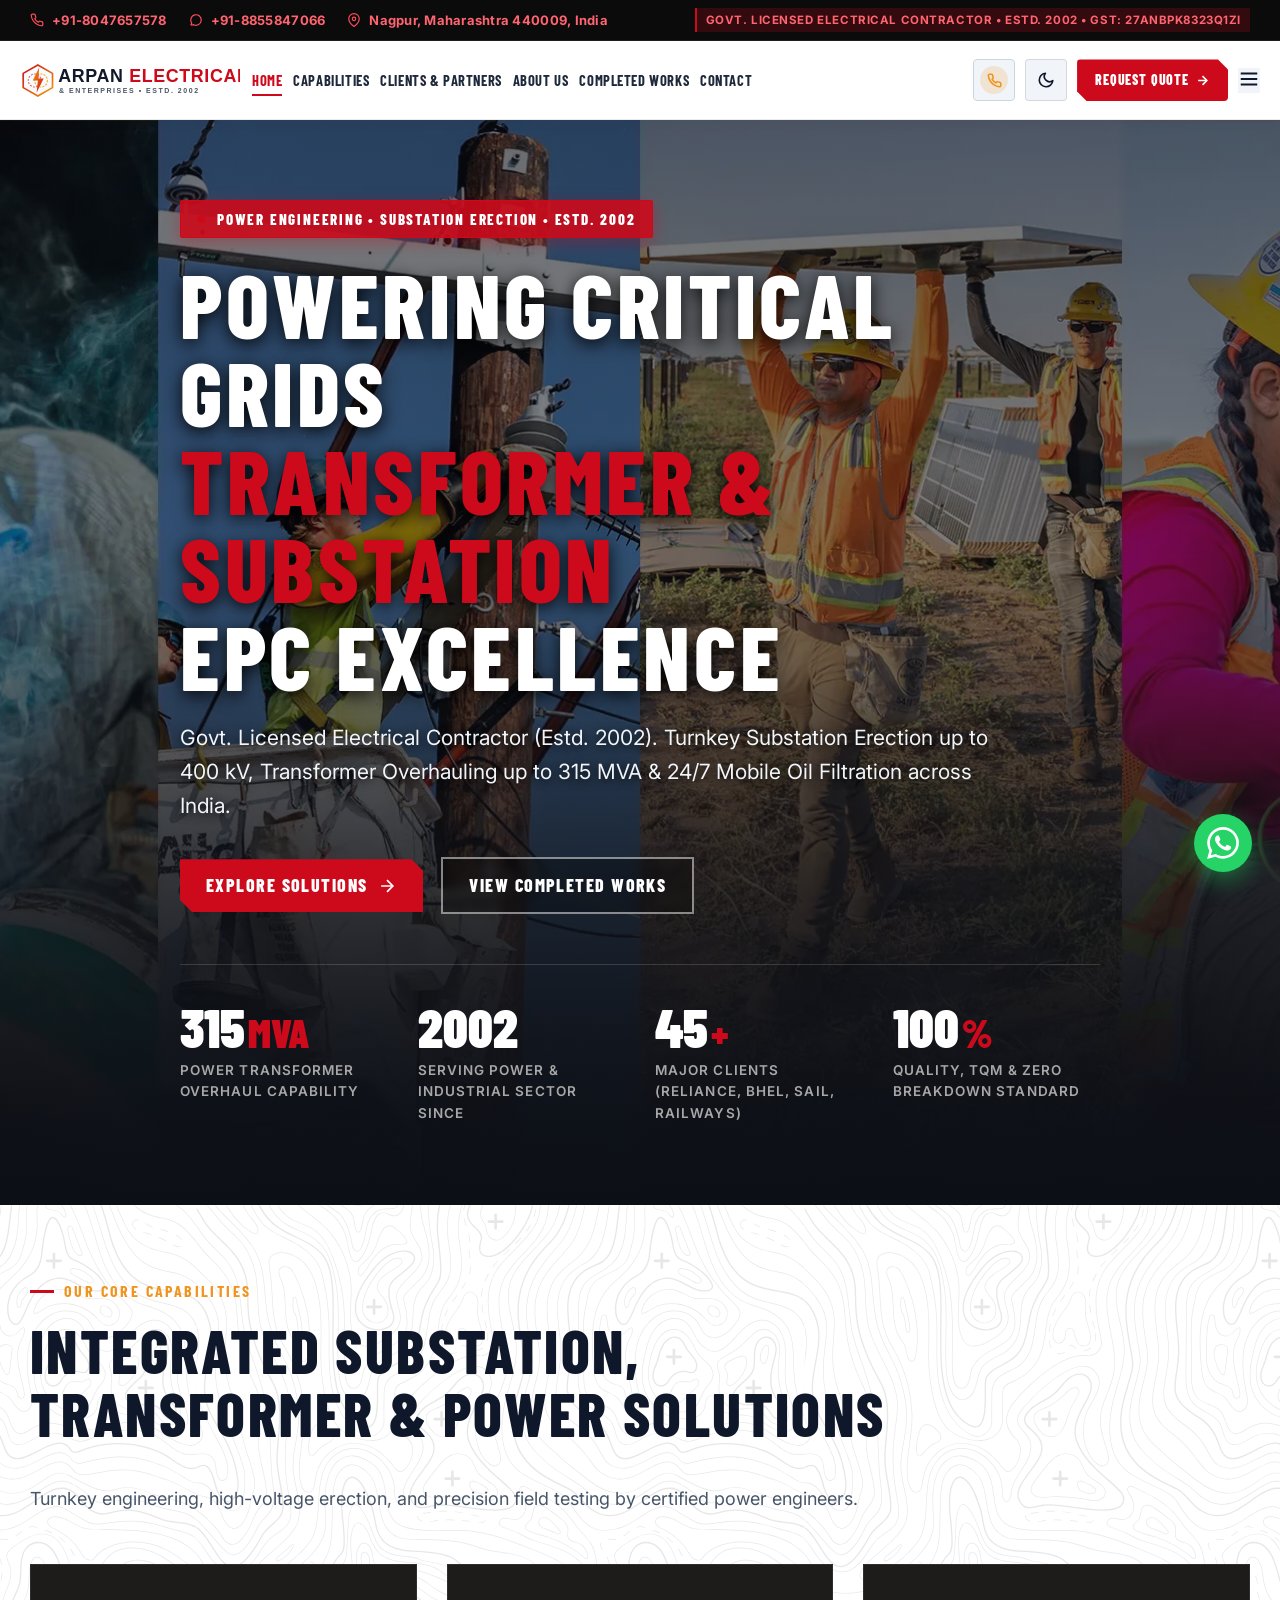
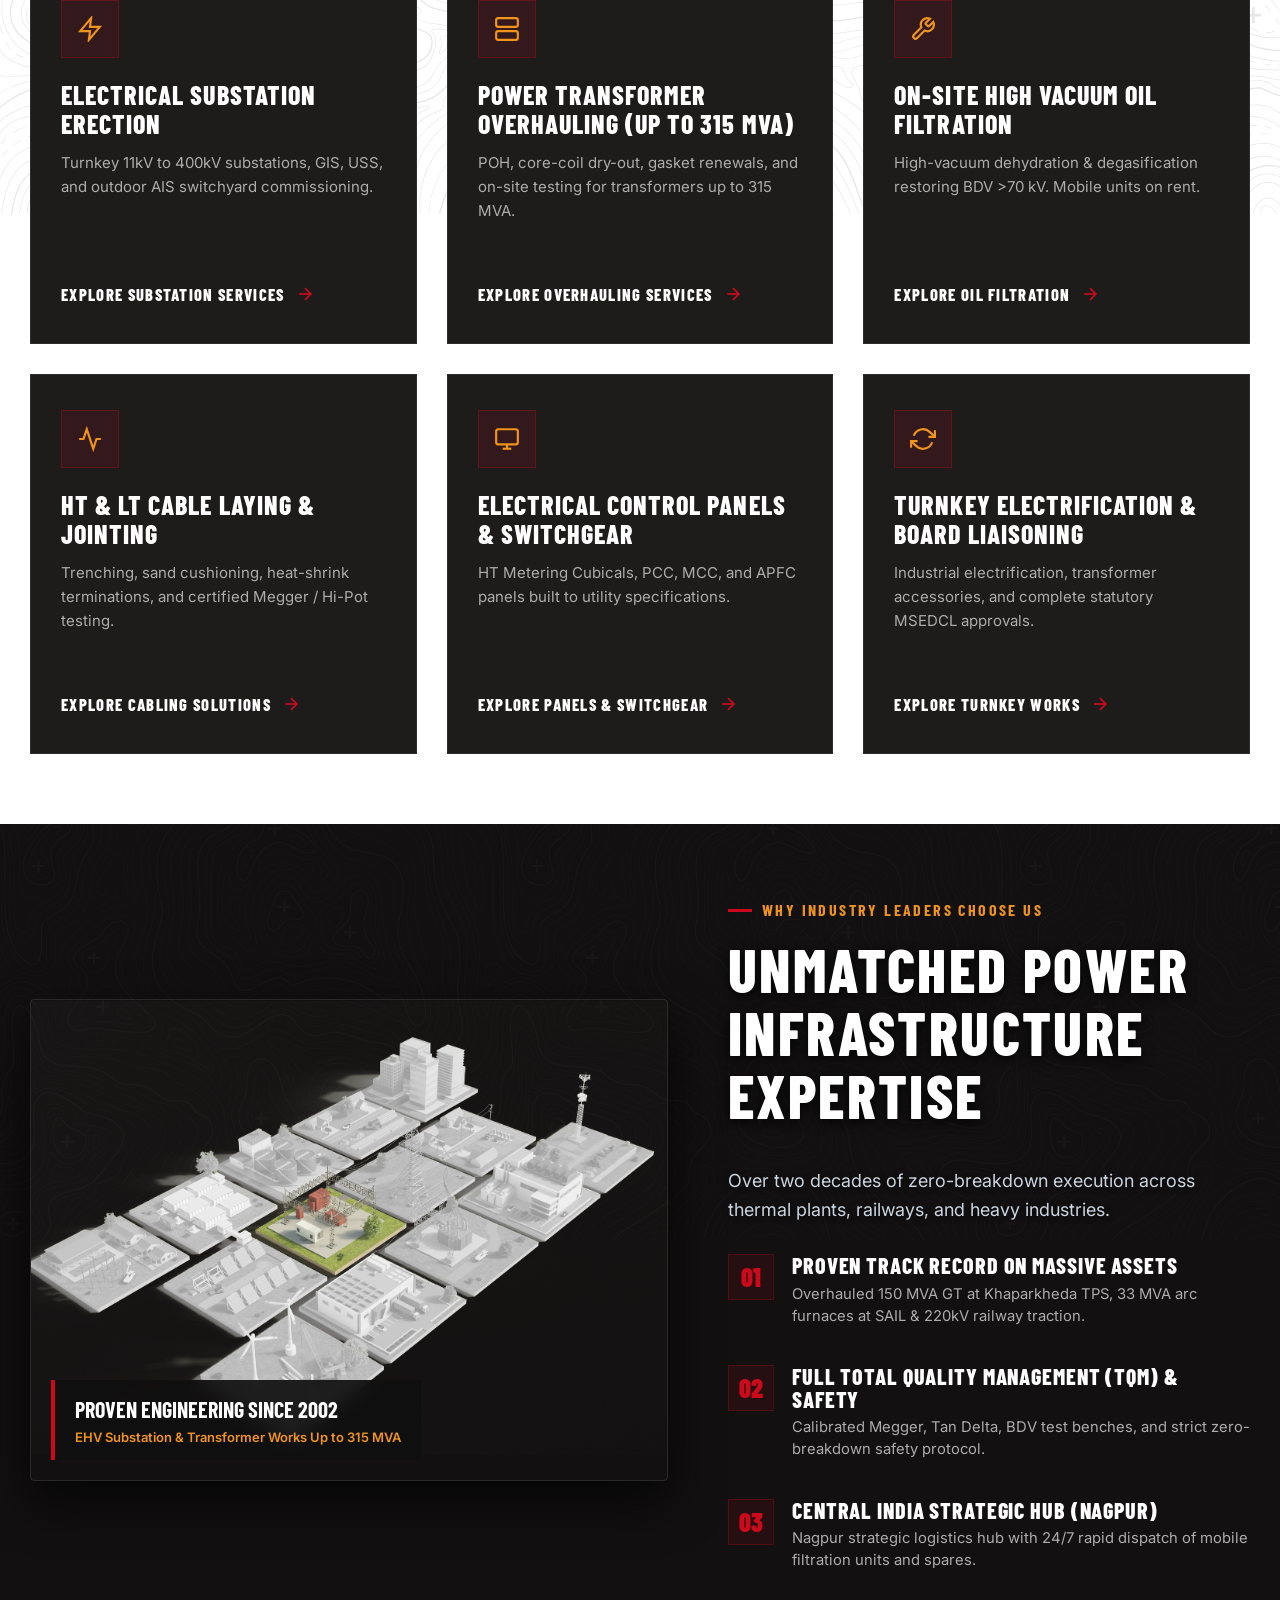
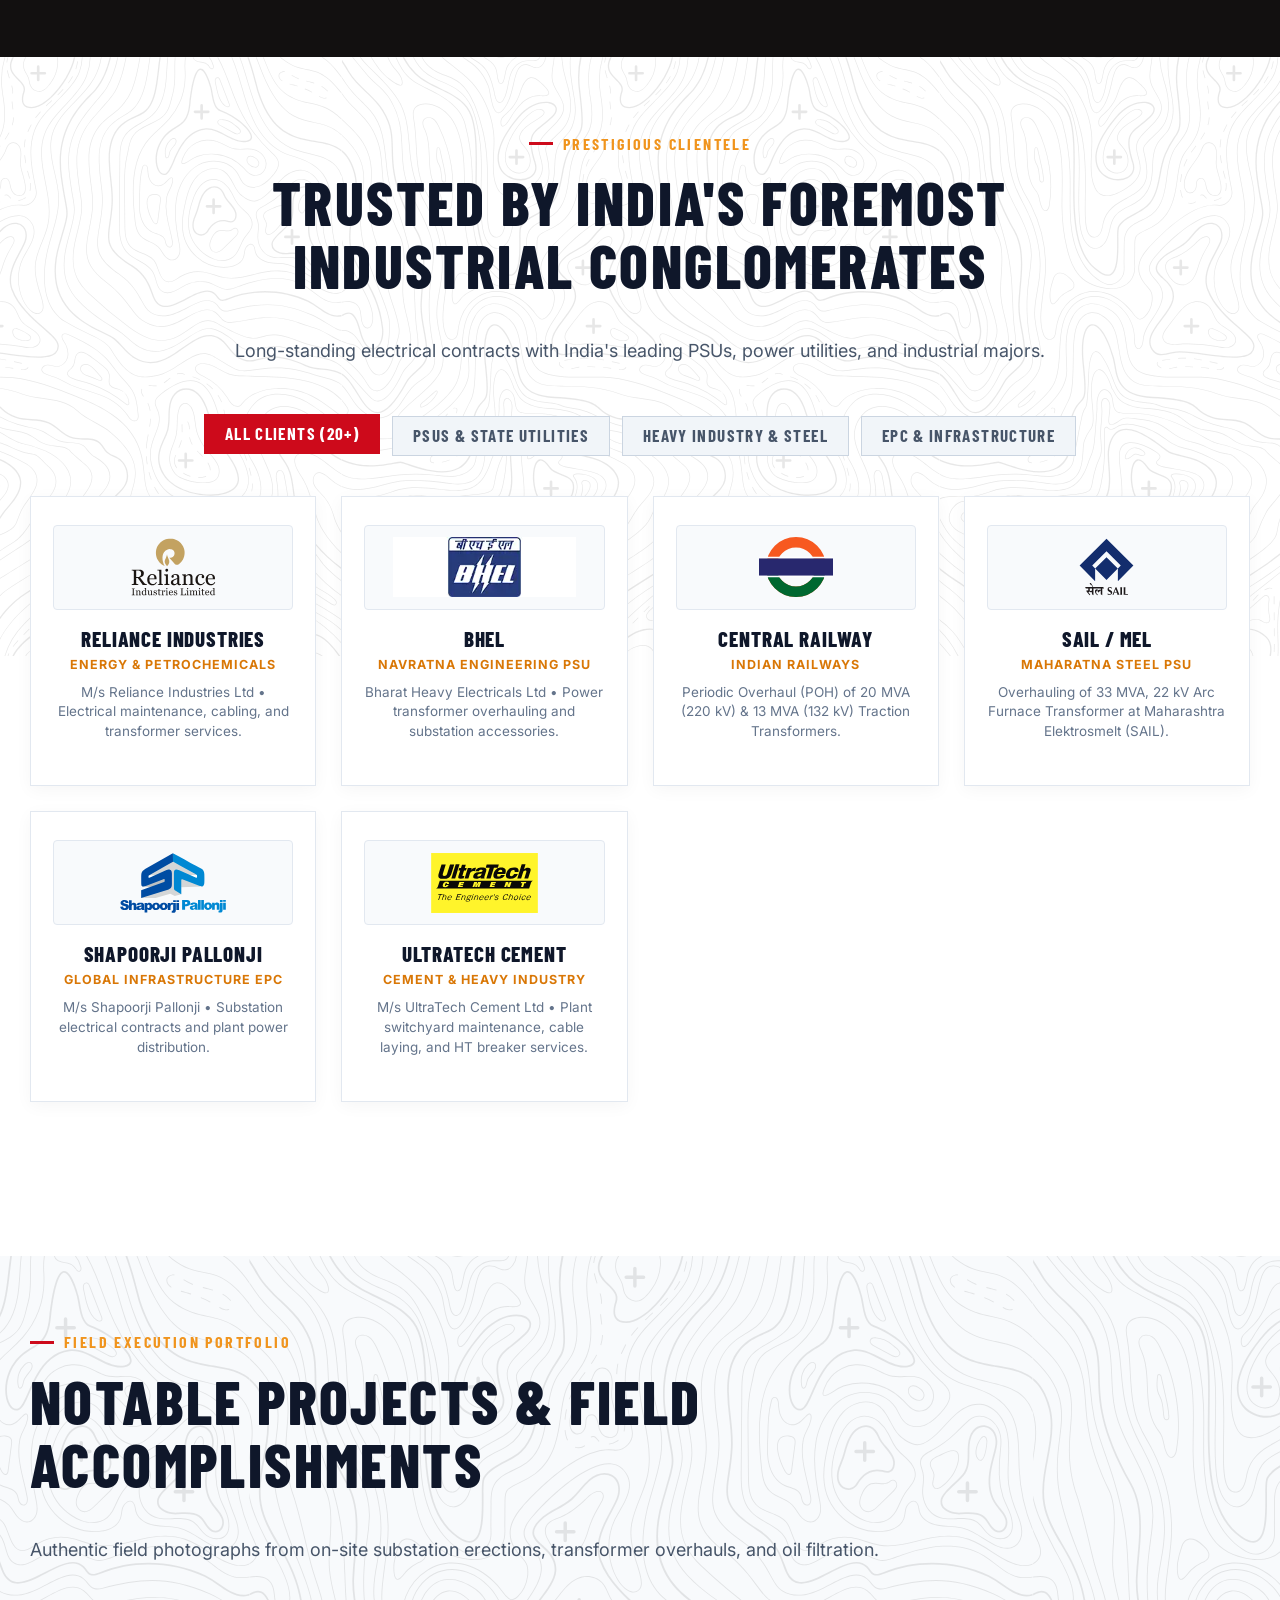
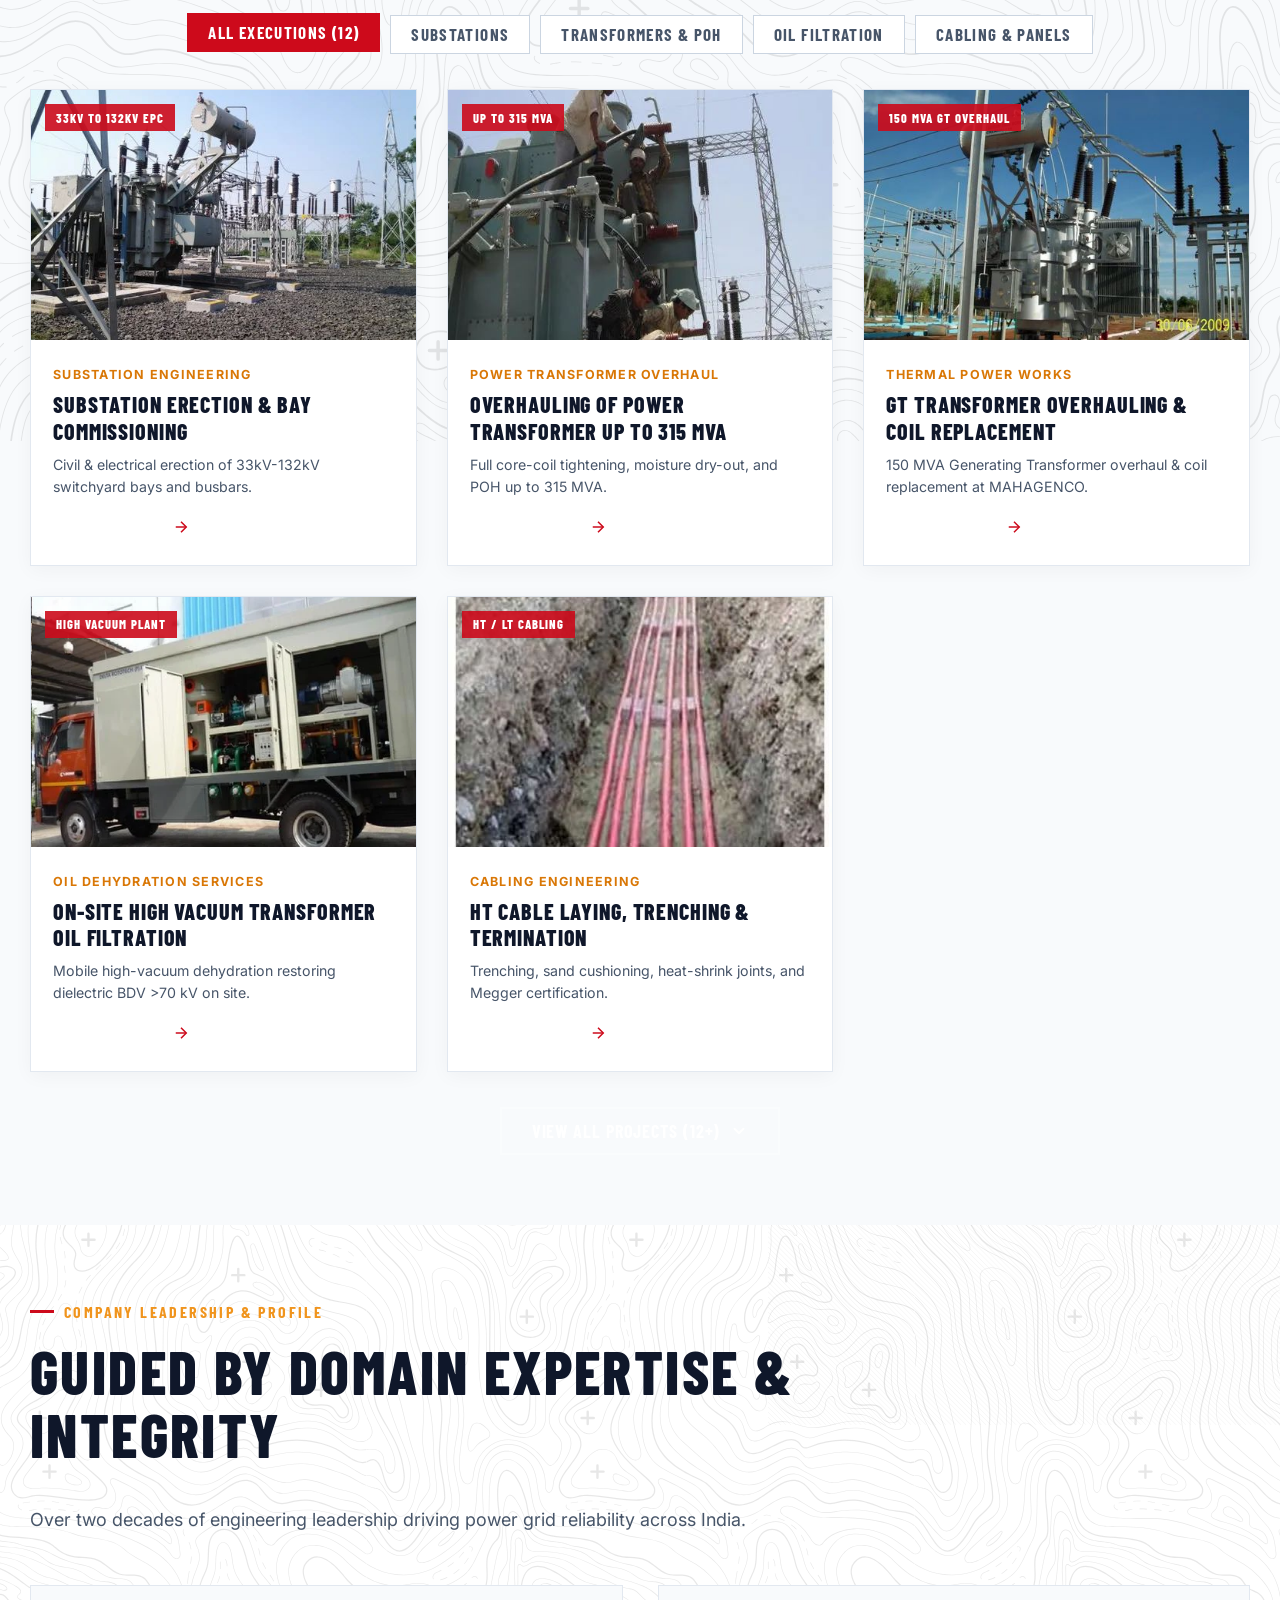
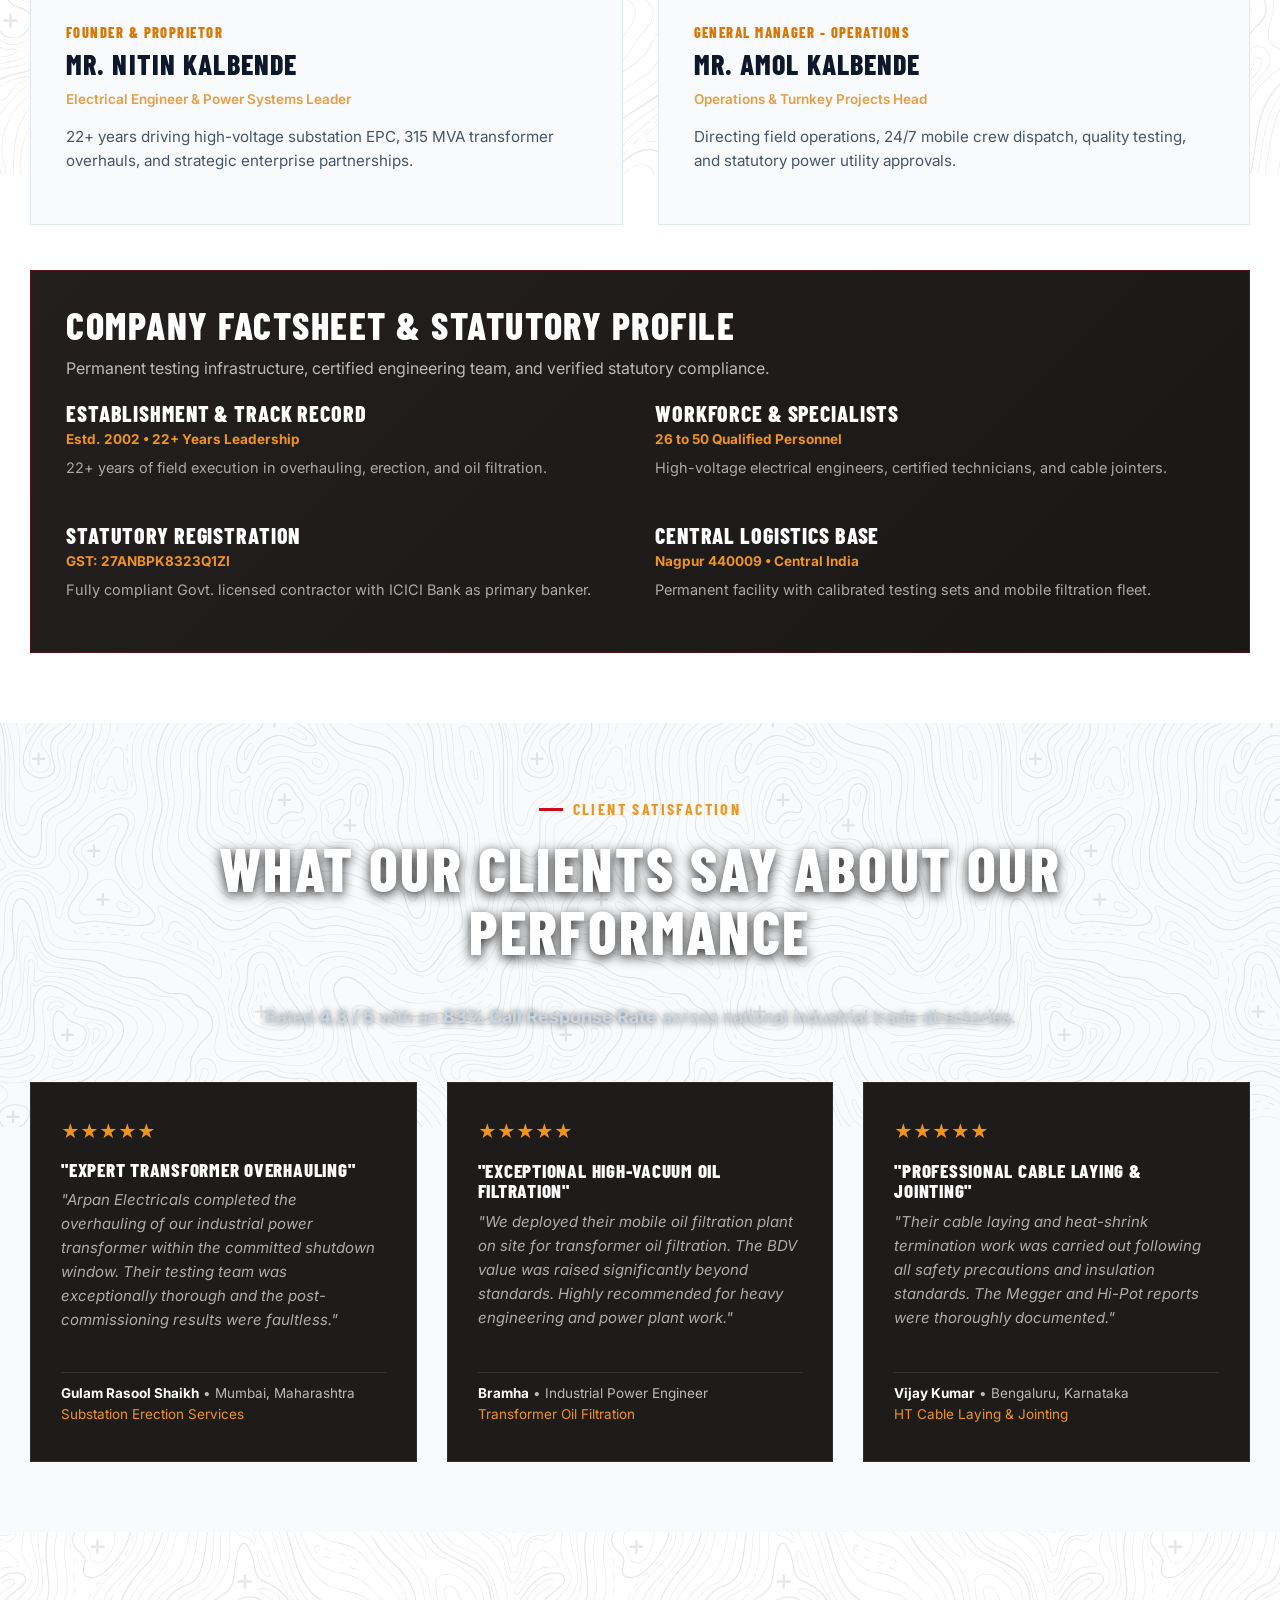
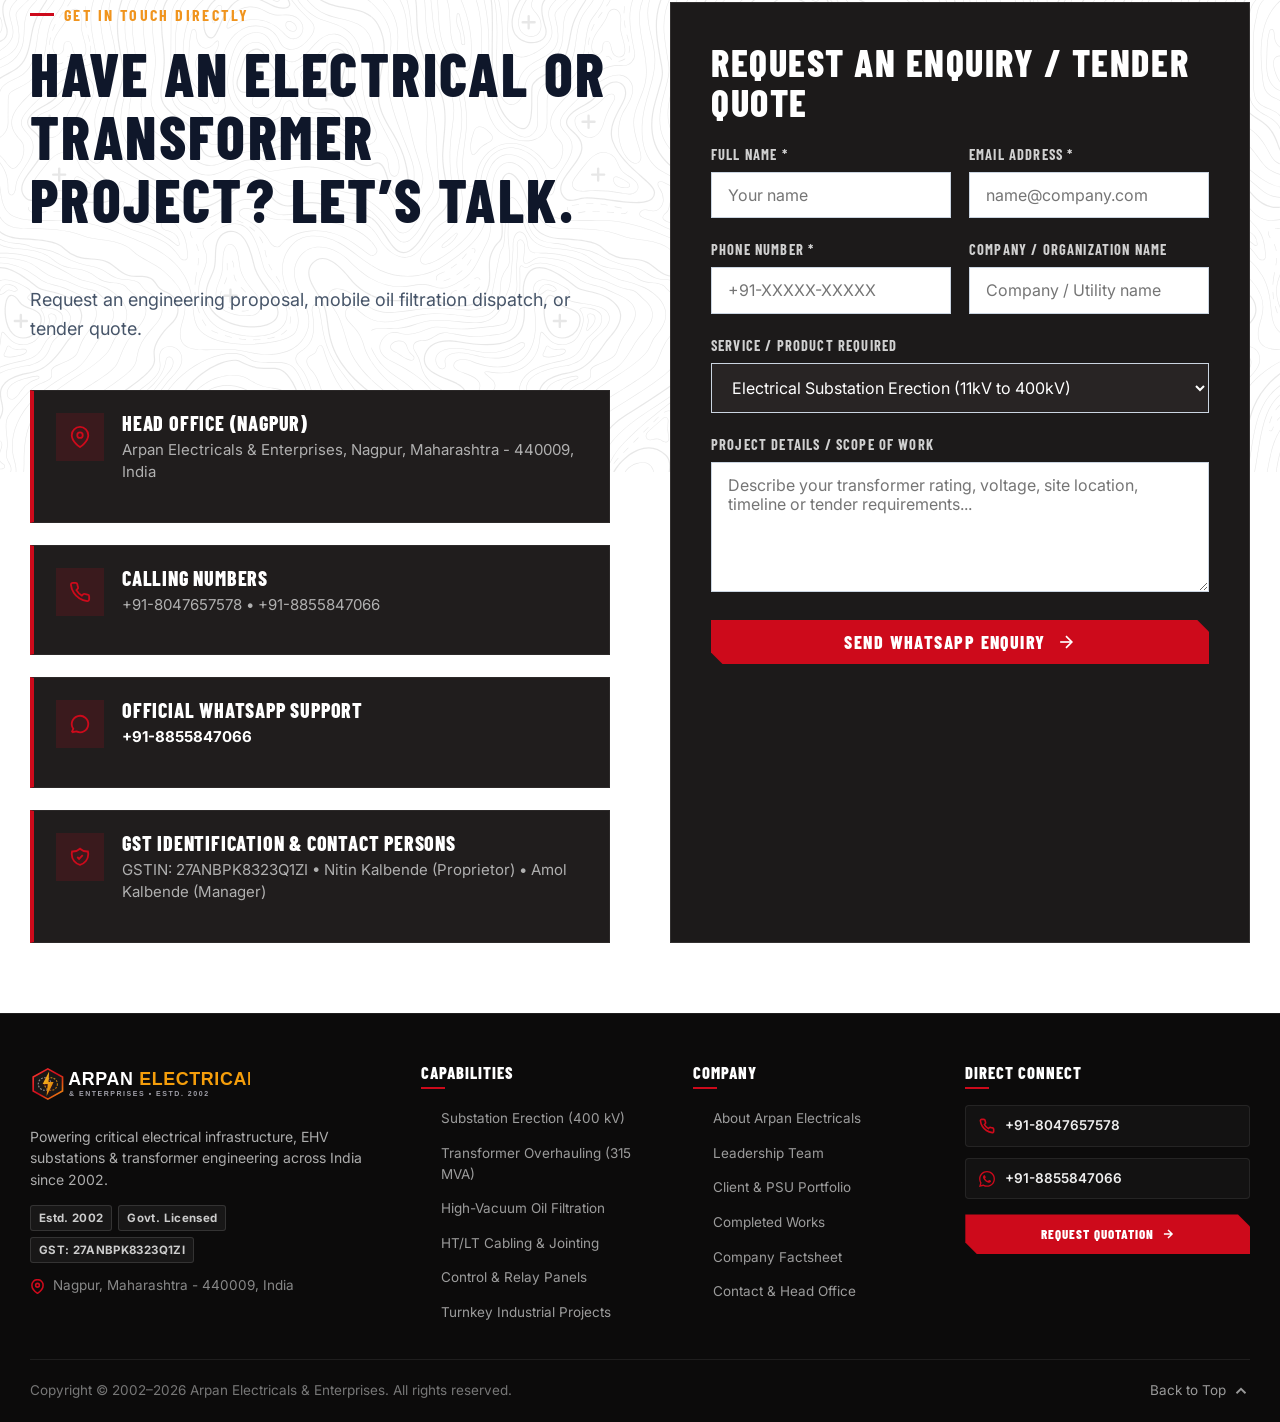
==== commit 6218a2d8: "Fix: Enhance top bar phone and location visibility with bold red styling matching GST badge, fix hea" ====
--- a/index.html
+++ b/index.html
@@ -320,7 +320,7 @@
     </section>
 
     <!-- STRATEGIC PILLARS & INDUSTRIAL SHOWCASE (QUANTA 3D SPLIT) -->
-    <section class="section topo lines-bg" style="background-color: #121010;">
+    <section id="why-choose-us" class="section topo lines-bg section-dark" style="background-color: #121010;">
       <div class="container feature-split-section">
         <div class="feature-visual">
           <img src="_next/Quanta-3D-Renders-Web-Substation-1-20240920-Half.webp" alt="High Voltage Substation 3D Architecture" loading="lazy">
@@ -884,7 +884,7 @@
     </section>
 
     <!-- TESTIMONIALS & CLIENT RATINGS SECTION -->
-    <section class="section topo" style="background-color: #121010;">
+    <section id="testimonials" class="section topo section-dark" style="background-color: #121010;">
       <div class="container">
         <div class="section-header text-center">
           <div class="section-pretitle">Client Satisfaction</div>
@@ -1130,15 +1130,6 @@
     </div>
   </footer>
 
-  <!-- Notification Toast -->
-  <div class="toast">
-    <svg width="24" height="24" fill="none" stroke="#28a745" stroke-width="2" viewBox="0 0 24 24"><path d="M22 11.08V12a10 10 0 1 1-5.93-9.14"></path><polyline points="22 4 12 14.01 9 11.01"></polyline></svg>
-    <div>
-      <strong>Enquiry Prepared!</strong><br>
-      Redirecting to WhatsApp for instant connection with Arpan Electricals.
-    </div>
-  </div>
-
   <!-- Scripts -->
   <script src="js/main.js"></script>
 
--- a/css/quanta-theme.css
+++ b/css/quanta-theme.css
@@ -282,7 +282,8 @@
   display: inline-flex;
   align-items: center;
   gap: 0.8rem;
-  color: #b8b8b8;
+  color: #ff6470;
+  font-weight: 700;
   transition: var(--transition);
   font-size: 1.3rem;
 }
@@ -292,7 +293,8 @@
 }
 
 .top-bar-item svg {
-  stroke: var(--theme-primary);
+  stroke: #ff4d5a !important;
+  color: #ff4d5a !important;
   width: 14px;
   height: 14px;
   flex-shrink: 0;
@@ -2500,7 +2502,8 @@
 }
 :root:not([data-theme="dark"]) .top-bar-item a,
 :root:not([data-theme="dark"]) .top-bar-item span {
-  color: #475569;
+  color: #ff6470 !important;
+  font-weight: 700 !important;
 }
 :root:not([data-theme="dark"]) .top-bar-item a:hover {
   color: #cd0a1b;
@@ -3060,3 +3063,106 @@
     font-size: 1.1rem !important;
   }
 }
+
+
+/* Top Bar Red Phone & Location Text (Matching GST Number Badge) */
+.top-contact-bar {
+  background-color: #0c0b0b !important;
+}
+
+.top-bar-item a,
+.top-bar-item span {
+  color: #ff6470 !important;
+  font-weight: 700 !important;
+  letter-spacing: 0.02em !important;
+}
+
+.top-bar-item a:hover,
+.top-bar-item span:hover {
+  color: #ffffff !important;
+}
+
+.top-bar-item svg {
+  stroke: #ff4d5a !important;
+  color: #ff4d5a !important;
+}
+
+.top-bar-badge {
+  background-color: rgba(205, 10, 27, 0.2) !important;
+  color: #ff6470 !important;
+  border-left: 2px solid #cd0a1b !important;
+  font-weight: 700 !important;
+}
+
+:root:not([data-theme="dark"]) .top-contact-bar {
+  background-color: #0c0b0b !important;
+}
+
+:root:not([data-theme="dark"]) .top-bar-item a,
+:root:not([data-theme="dark"]) .top-bar-item span {
+  color: #ff6470 !important;
+  font-weight: 700 !important;
+}
+
+:root:not([data-theme="dark"]) .top-bar-badge {
+  background-color: rgba(205, 10, 27, 0.2) !important;
+  color: #ff6470 !important;
+  border-left: 2px solid #cd0a1b !important;
+  font-weight: 700 !important;
+}
+
+/* Fix Headings in Dark Sections (Why Industry Leaders Choose Us & Testimonials) */
+.section-dark .h2,
+#why-choose-us .h2,
+#testimonials .h2,
+:root:not([data-theme="dark"]) .section-dark .h2,
+:root:not([data-theme="dark"]) #why-choose-us .h2,
+:root:not([data-theme="dark"]) #testimonials .h2,
+[style*="background-color: #121010"] .h2,
+:root:not([data-theme="dark"]) [style*="background-color: #121010"] .h2 {
+  color: #ffffff !important;
+  text-shadow: 0 3px 12px rgba(0, 0, 0, 0.85) !important;
+}
+
+.section-dark .section-description,
+#why-choose-us .section-description,
+#testimonials .section-description,
+:root:not([data-theme="dark"]) .section-dark .section-description,
+:root:not([data-theme="dark"]) #why-choose-us .section-description,
+:root:not([data-theme="dark"]) #testimonials .section-description,
+[style*="background-color: #121010"] .section-description,
+:root:not([data-theme="dark"]) [style*="background-color: #121010"] .section-description {
+  color: #cbd5e1 !important;
+  text-shadow: 0 1px 6px rgba(0, 0, 0, 0.6) !important;
+}
+
+.section-dark .pillar-content h4,
+#why-choose-us .pillar-content h4,
+:root:not([data-theme="dark"]) #why-choose-us .pillar-content h4 {
+  color: #ffffff !important;
+}
+
+.section-dark .pillar-content p,
+#why-choose-us .pillar-content p,
+:root:not([data-theme="dark"]) #why-choose-us .pillar-content p {
+  color: #adadad !important;
+}
+
+.section-dark .cap-card h4,
+#testimonials .cap-card h4,
+:root:not([data-theme="dark"]) #testimonials .cap-card h4 {
+  color: #ffffff !important;
+}
+
+.section-dark .cap-card p,
+#testimonials .cap-card p,
+:root:not([data-theme="dark"]) #testimonials .cap-card p {
+  color: #adadad !important;
+}
+
+/* Hide Toast completely */
+.toast {
+  display: none !important;
+  visibility: hidden !important;
+  opacity: 0 !important;
+}
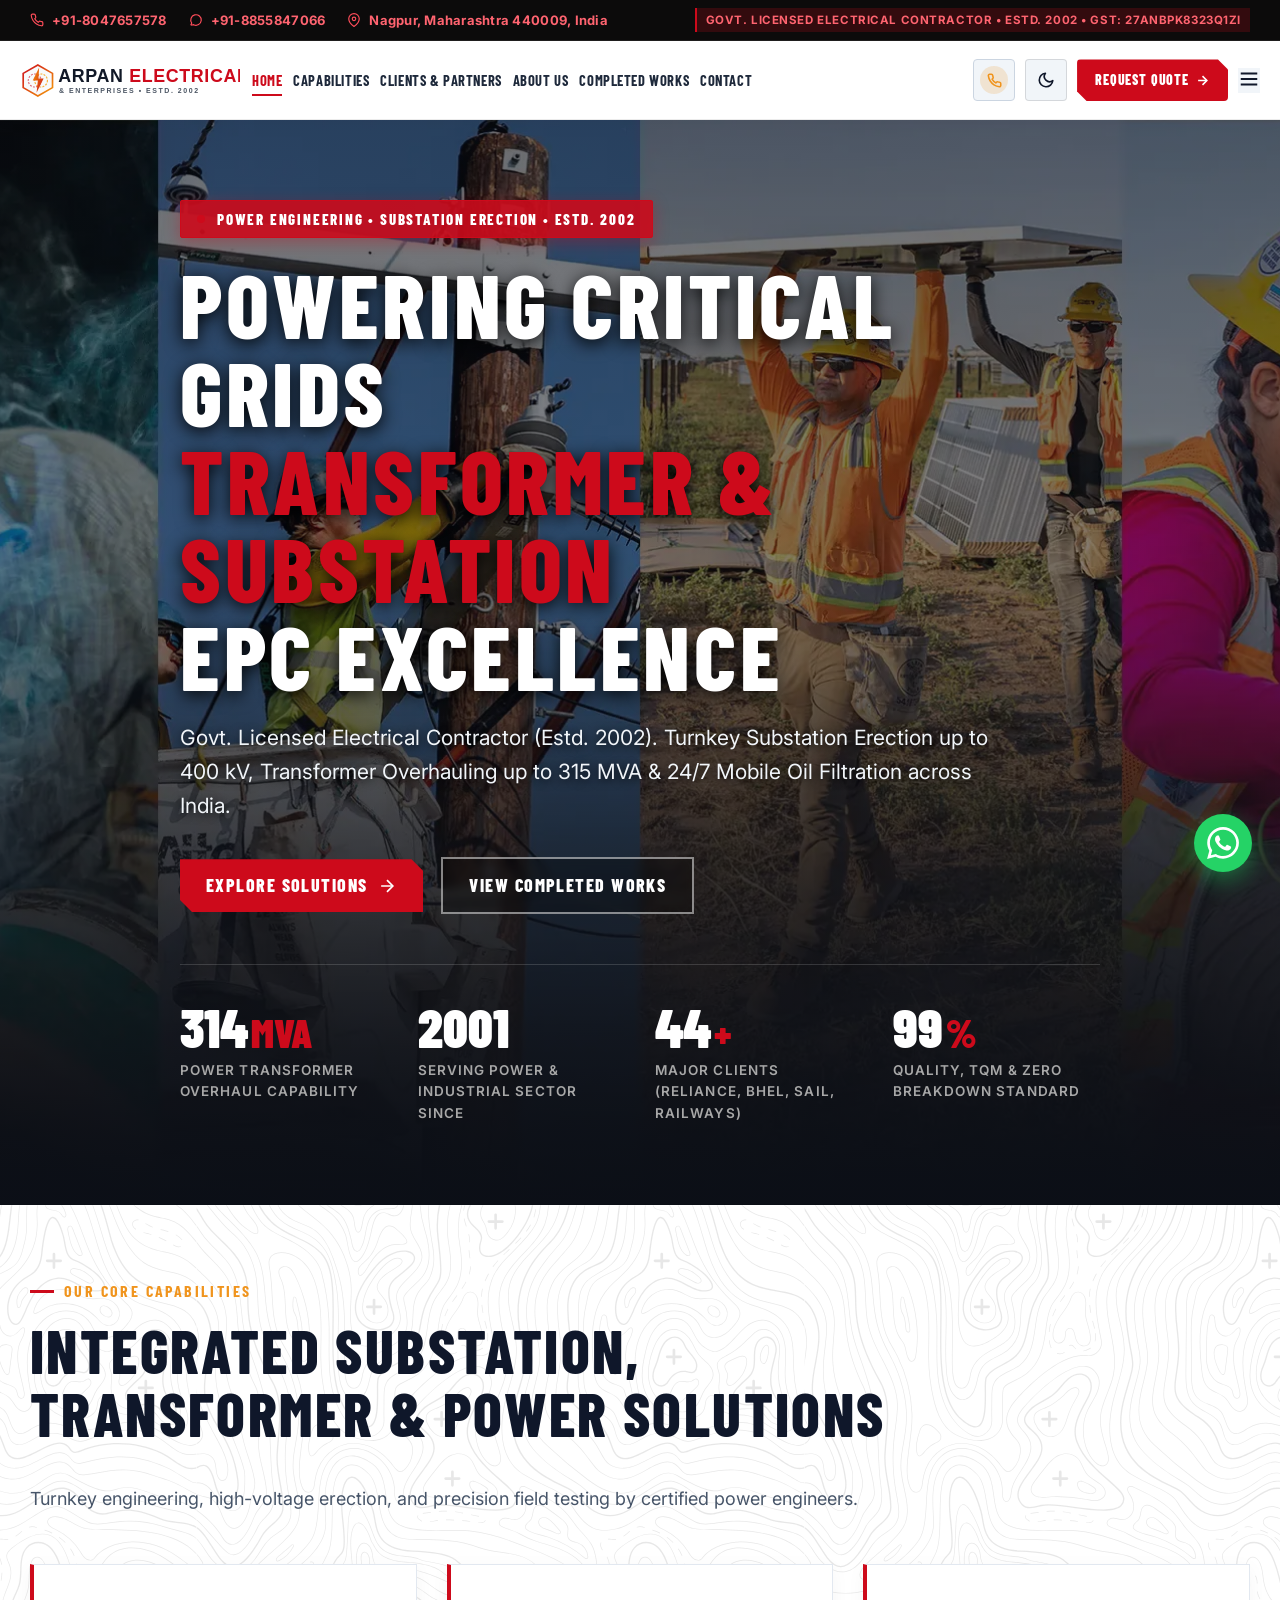
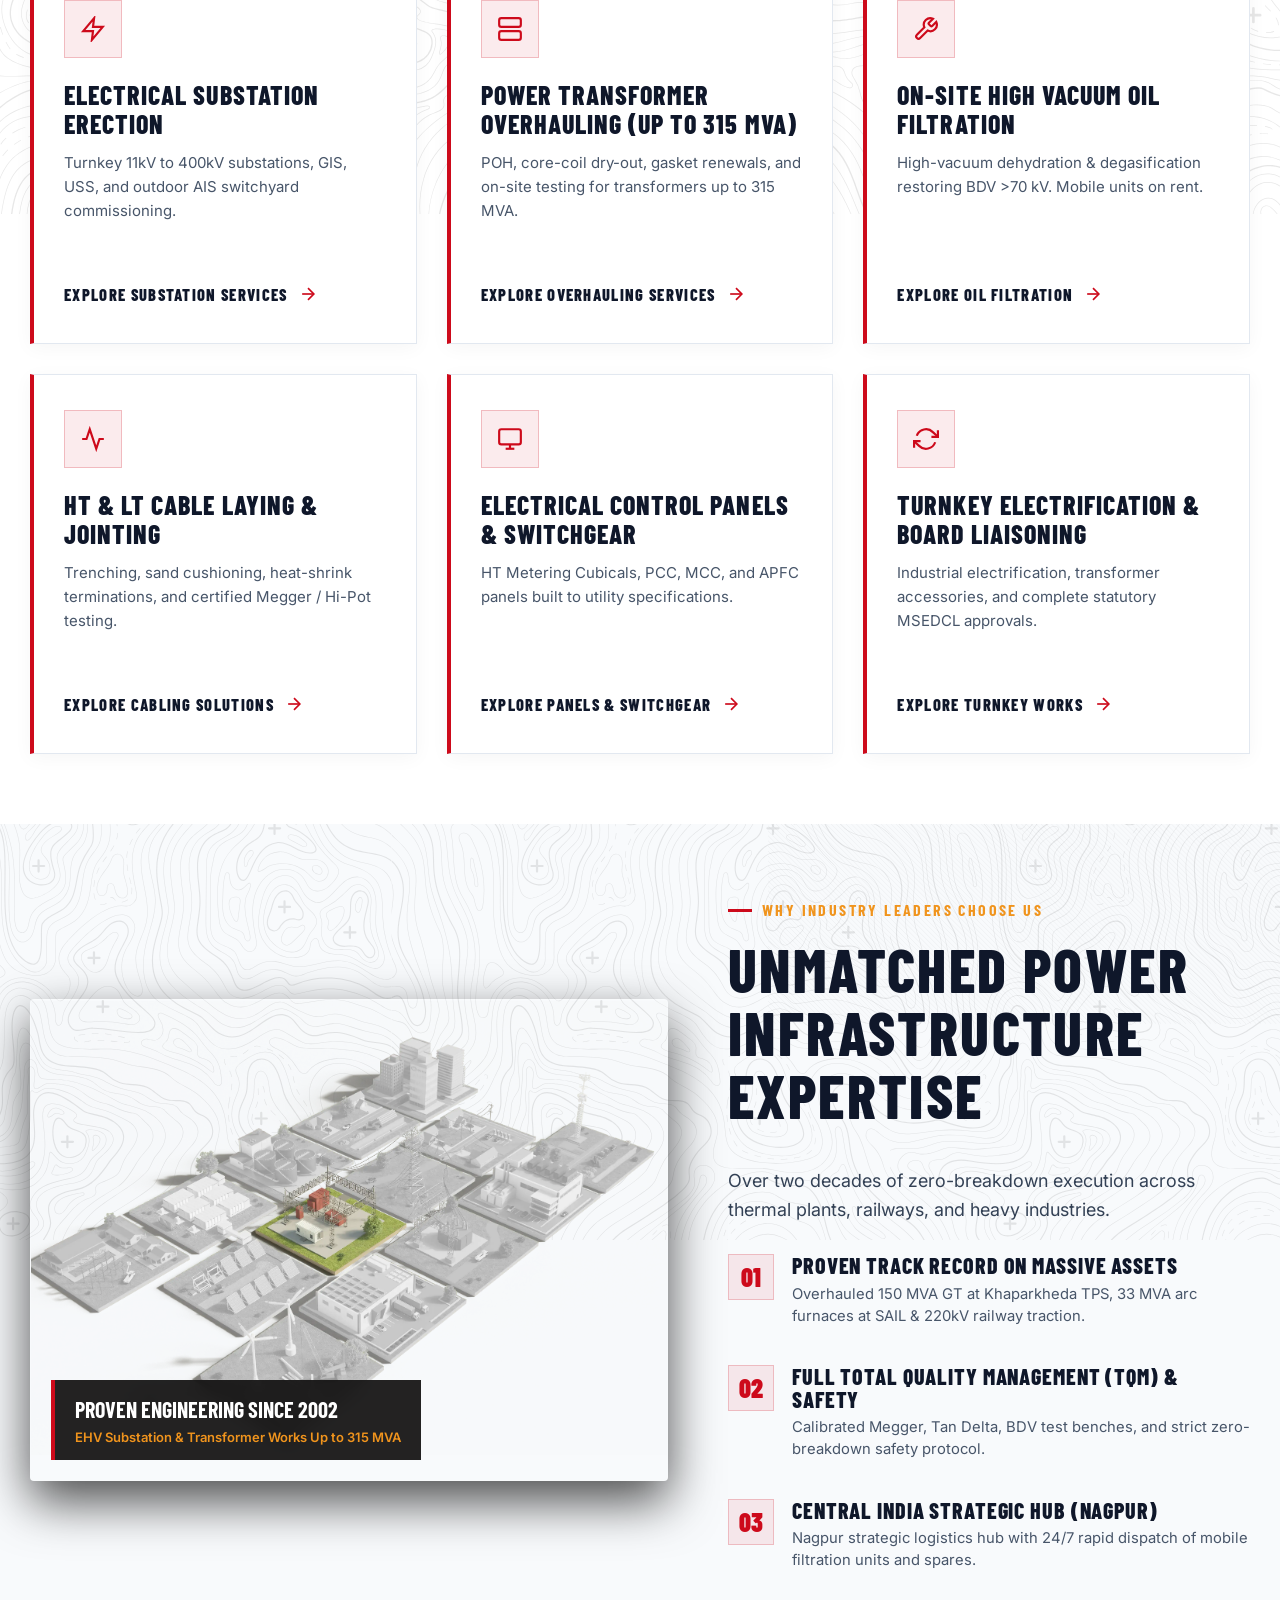
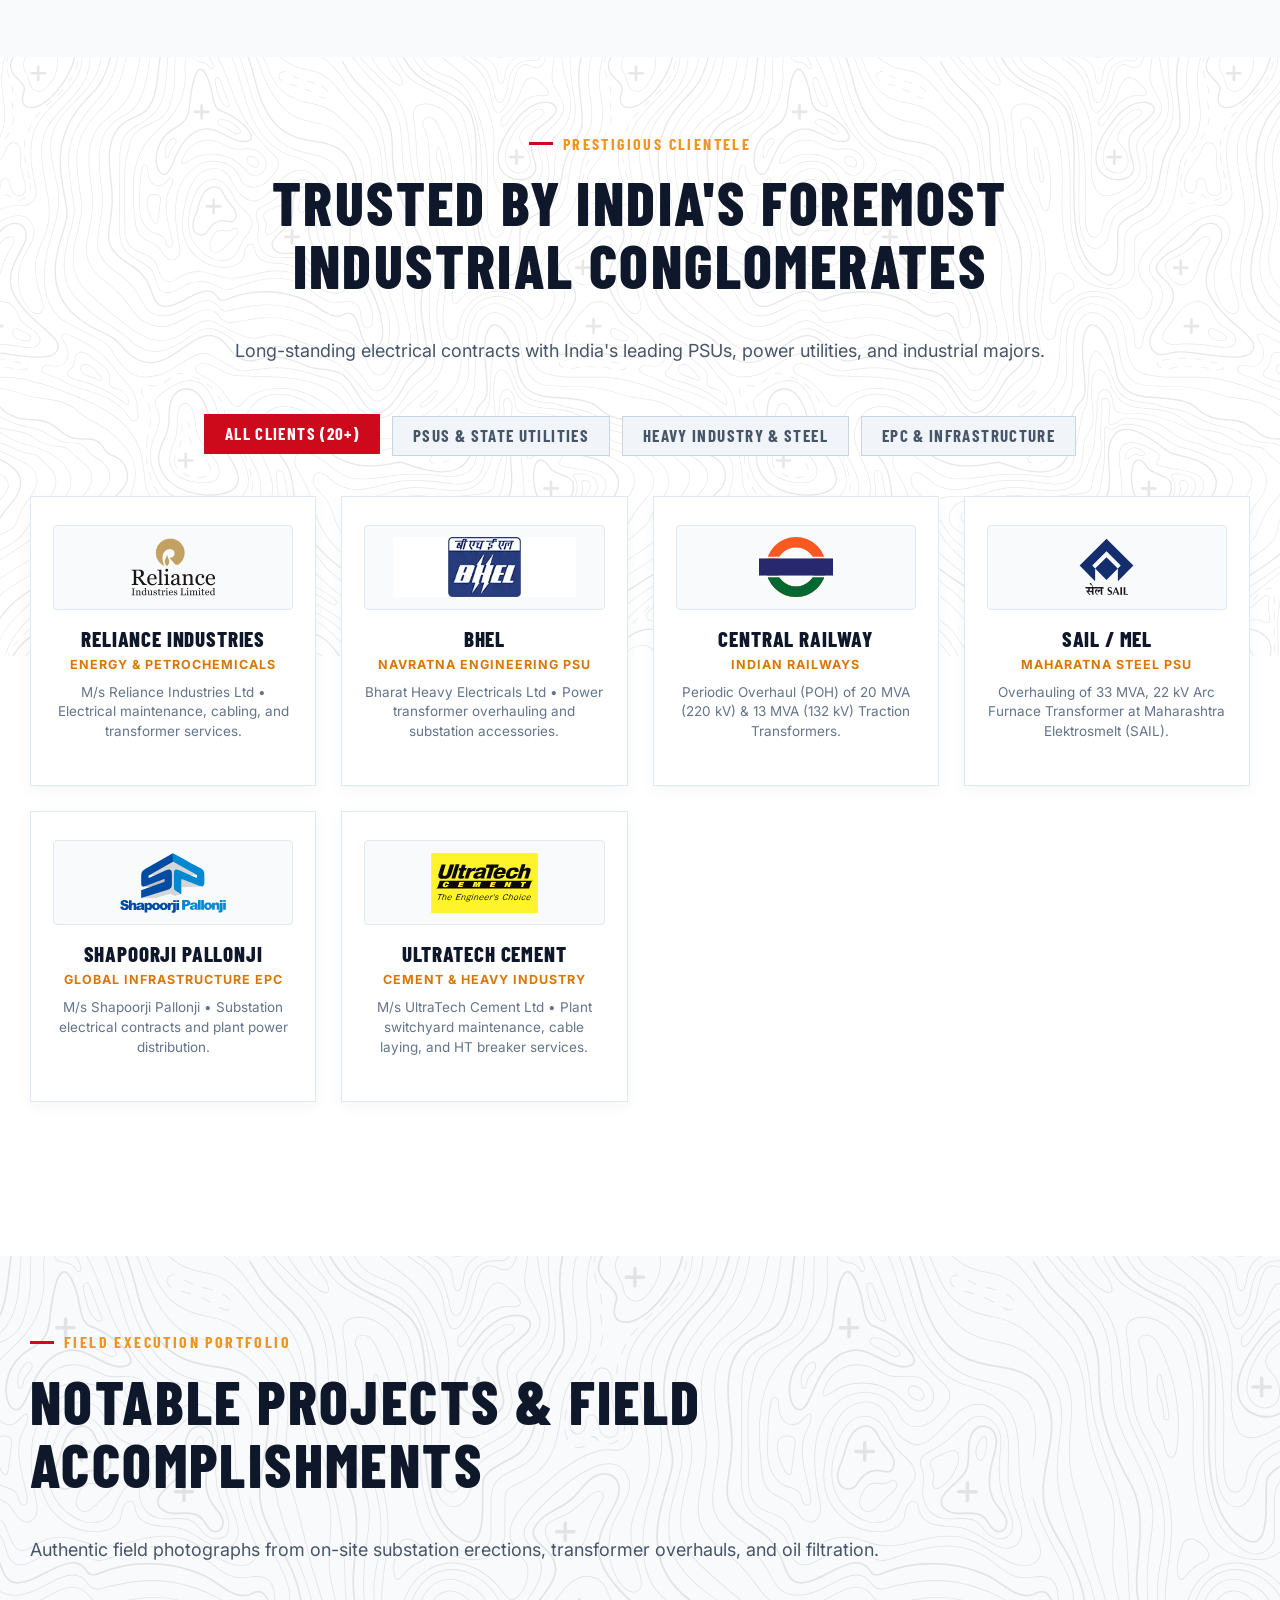
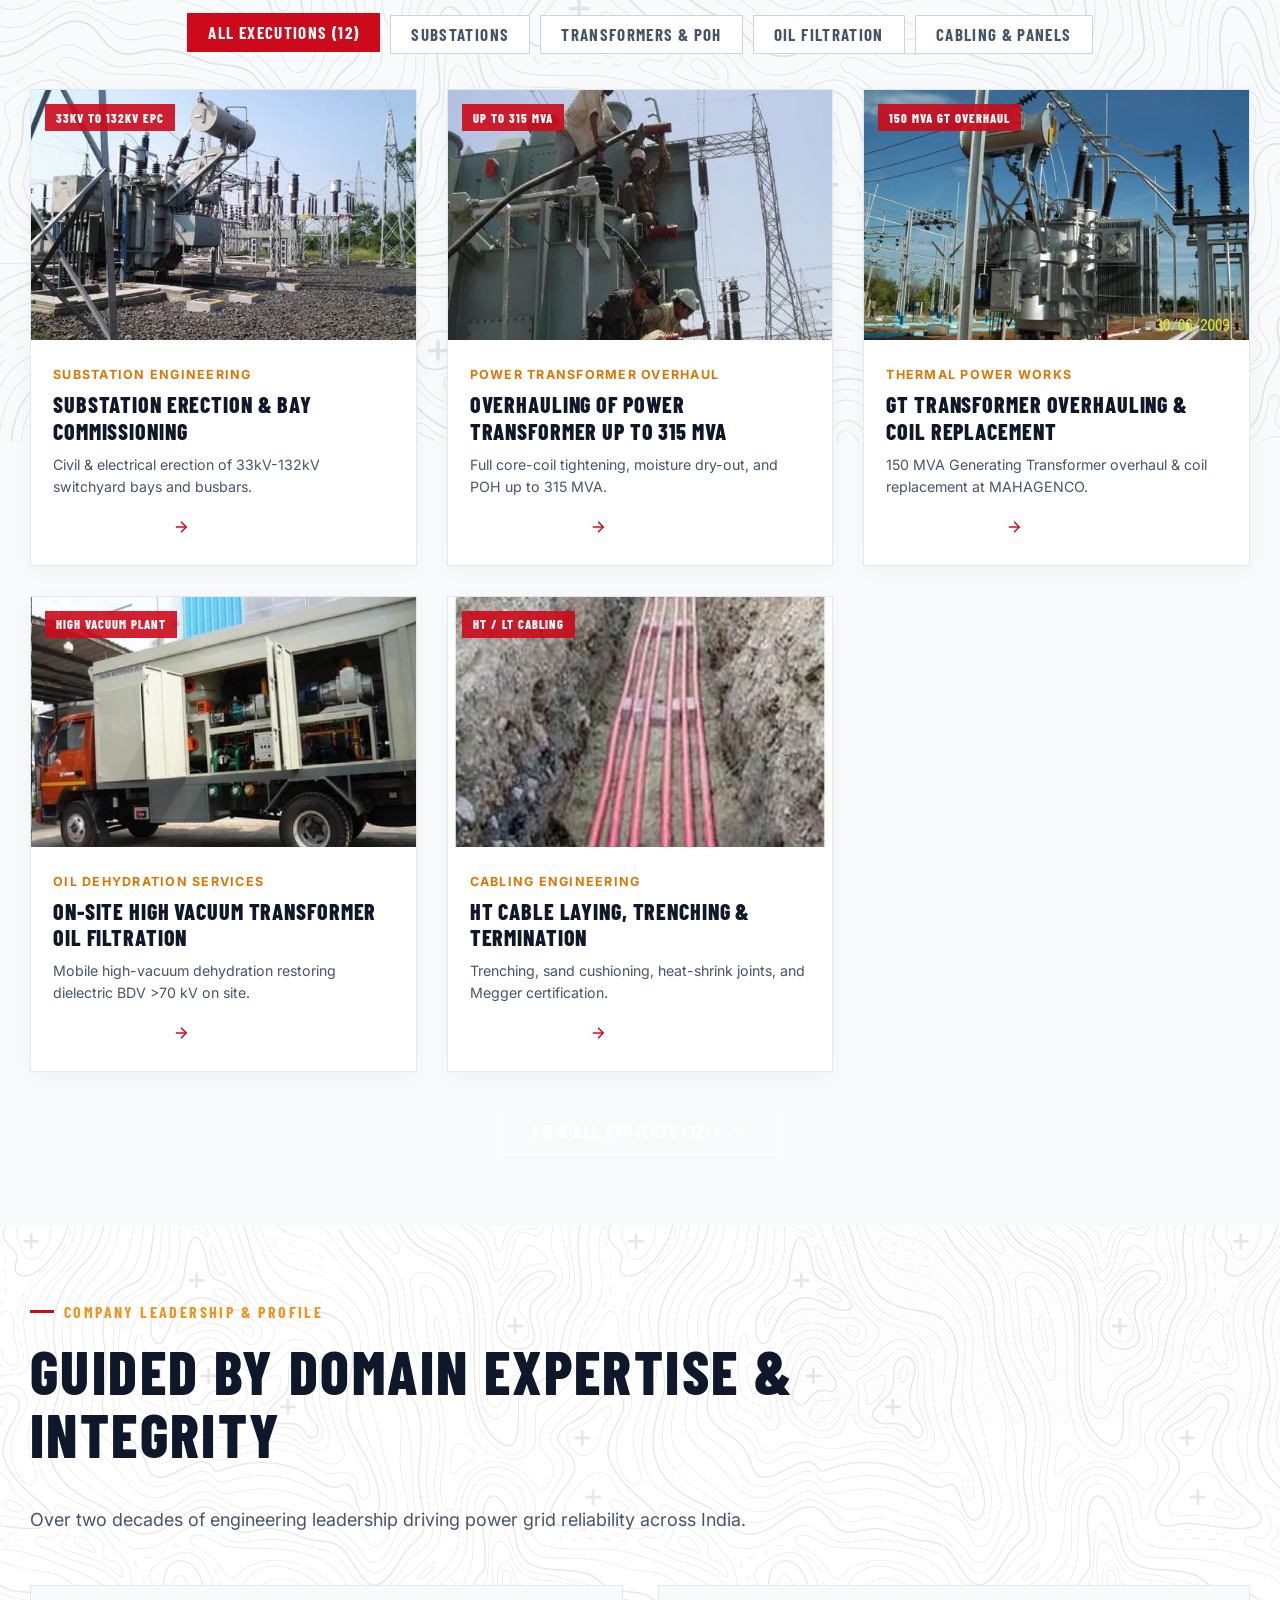
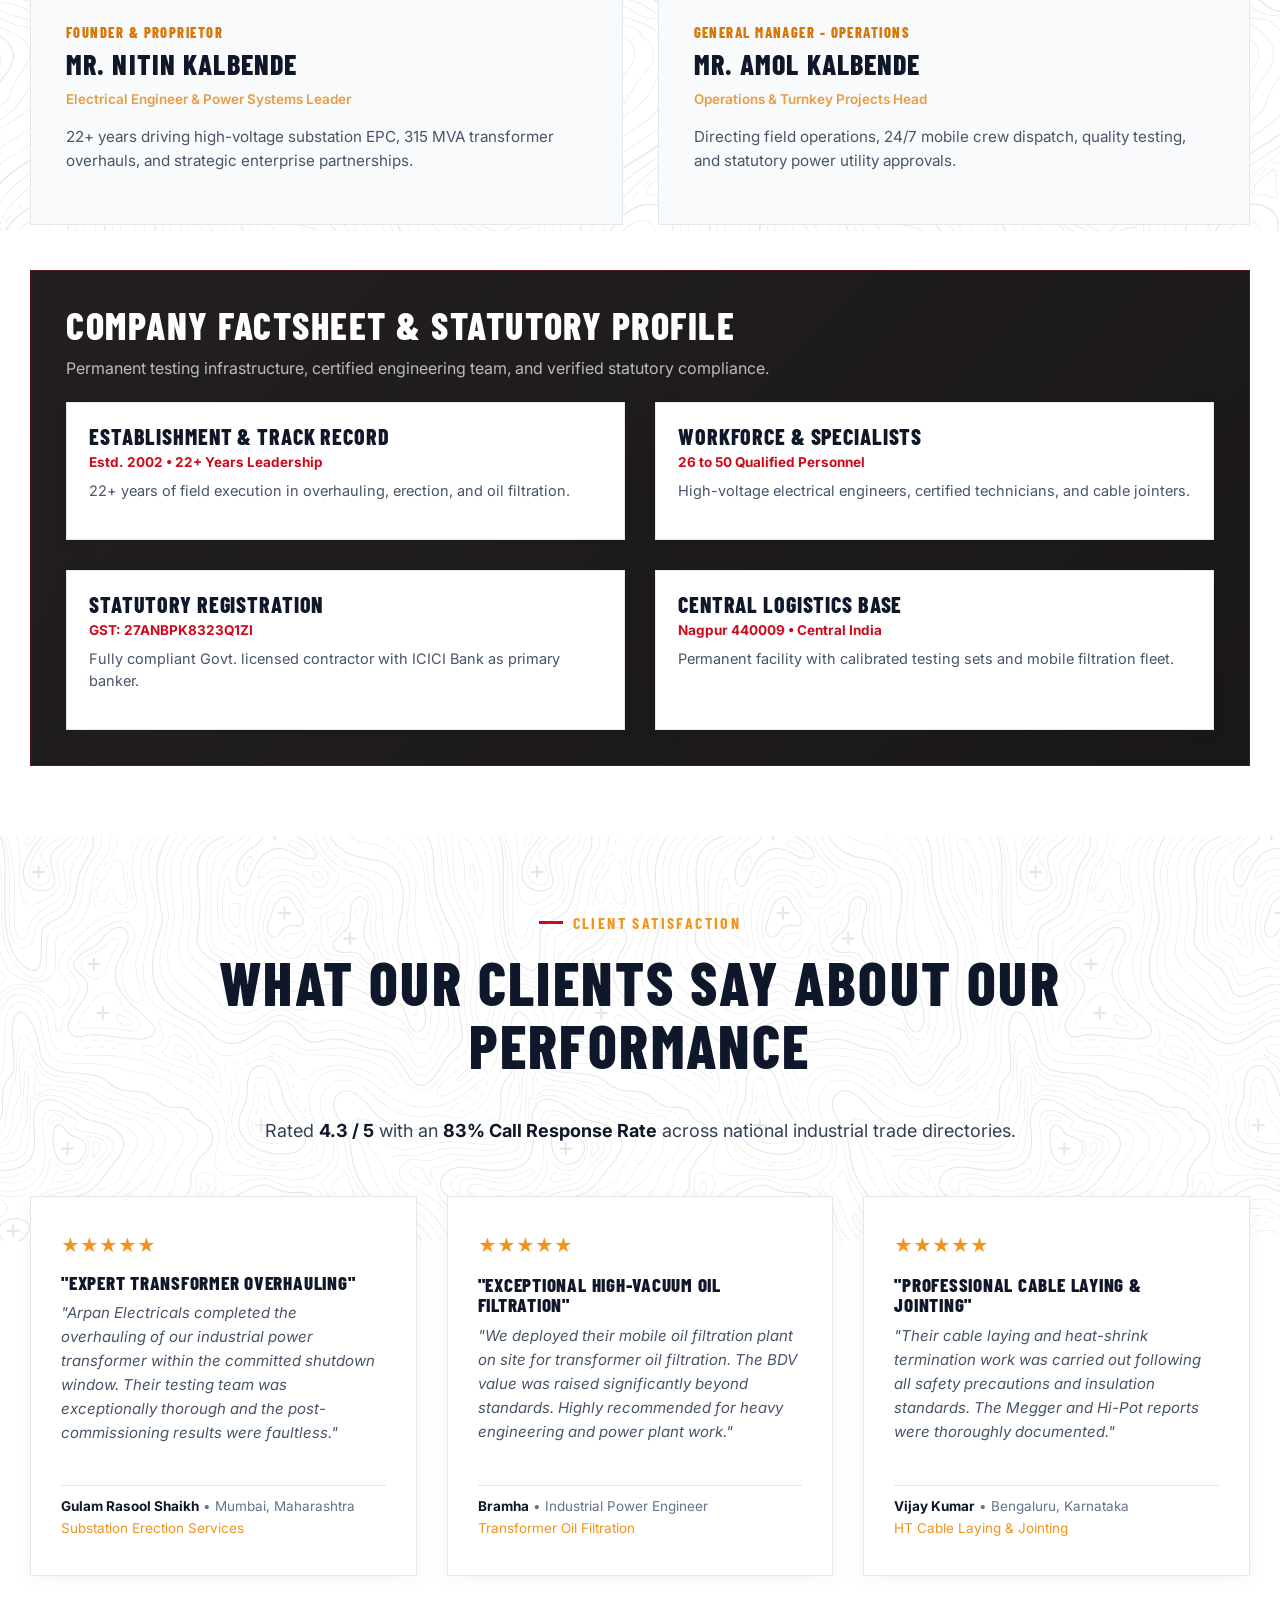
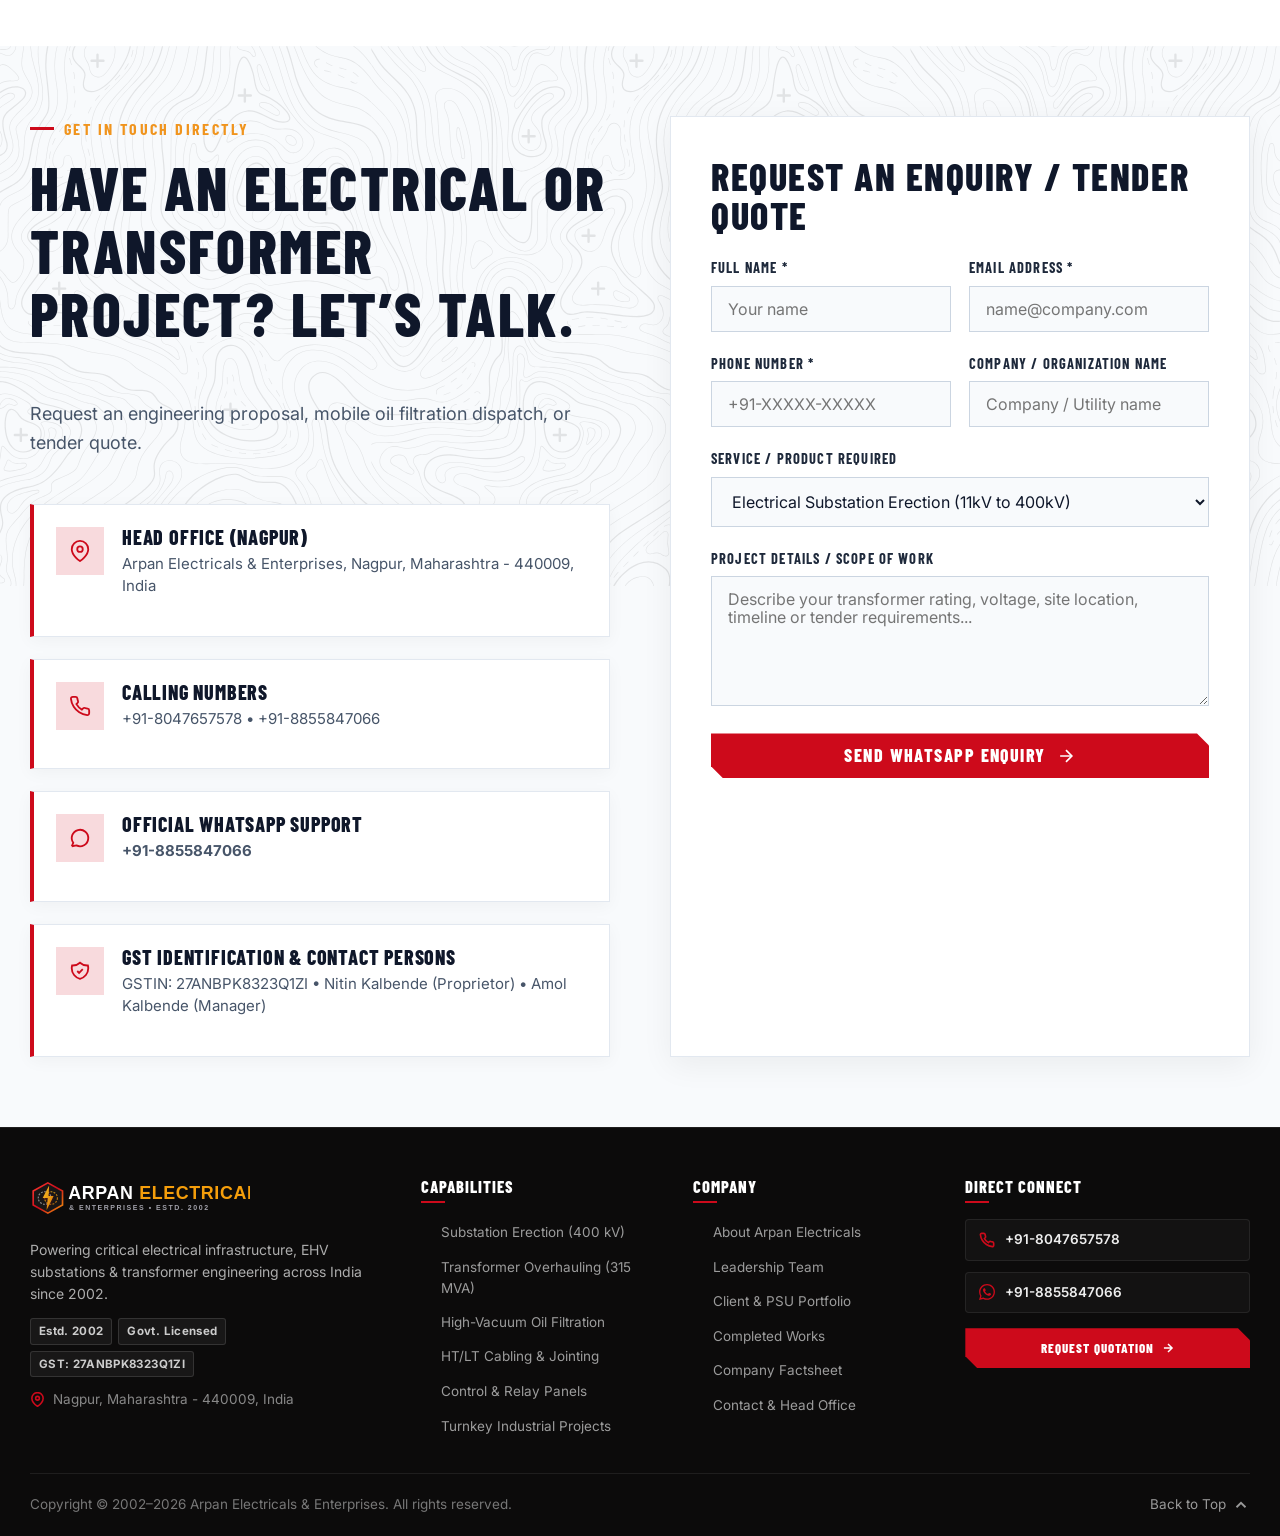
==== commit 75ad66ab: "Fix: Redesign capability cards and review boxes for clean light theme, eliminate text blur in light " ====
--- a/index.html
+++ b/index.html
@@ -203,7 +203,7 @@
     </section>
 
     <!-- CAPABILITIES SECTION (QUANTA EXPANDABLE CARDS) -->
-    <section class="section topo-right topo" id="capabilities" style="background-color: #161414;">
+    <section class="section topo-right topo" id="capabilities">
       <div class="container">
         <div class="section-header">
           <div class="section-pretitle">Our Core Capabilities</div>
@@ -320,7 +320,7 @@
     </section>
 
     <!-- STRATEGIC PILLARS & INDUSTRIAL SHOWCASE (QUANTA 3D SPLIT) -->
-    <section id="why-choose-us" class="section topo lines-bg section-dark" style="background-color: #121010;">
+    <section id="why-choose-us" class="section topo lines-bg section-dark">
       <div class="container feature-split-section">
         <div class="feature-visual">
           <img src="_next/Quanta-3D-Renders-Web-Substation-1-20240920-Half.webp" alt="High Voltage Substation 3D Architecture" loading="lazy">
@@ -563,7 +563,7 @@
     </section>
 
     <!-- COMPLETED WORKS & PORTFOLIO (FILTERABLE GRID WITH LIGHTBOX) -->
-    <section class="section topo topo-bottom" id="projects" style="background-color: #141212;">
+    <section class="section topo topo-bottom" id="projects">
       <div class="container">
         <div class="section-header">
           <div class="section-pretitle">Field Execution Portfolio</div>
@@ -815,7 +815,7 @@
     </div>
 
     <!-- LEADERSHIP & COMPANY PROFILE SECTION (QUANTA STYLE) -->
-    <section class="section topo lines-bg" id="leadership" style="background-color: #171515;">
+    <section class="section topo lines-bg" id="leadership">
       <div class="container">
         <div class="section-header">
           <div class="section-pretitle">Company Leadership &amp; Profile</div>
@@ -884,7 +884,7 @@
     </section>
 
     <!-- TESTIMONIALS & CLIENT RATINGS SECTION -->
-    <section id="testimonials" class="section topo section-dark" style="background-color: #121010;">
+    <section id="testimonials" class="section topo section-dark">
       <div class="container">
         <div class="section-header text-center">
           <div class="section-pretitle">Client Satisfaction</div>
@@ -938,7 +938,7 @@
     </section>
 
     <!-- CONTACT & QUOTE INQUIRY SECTION (QUANTA CTA STYLE) -->
-    <section class="section topo topo-bottom" id="contact" style="background-color: #111010;">
+    <section class="section topo topo-bottom" id="contact">
       <div class="container">
         <div class="contact-split">
           <!-- Left Info Panel -->
--- a/css/quanta-theme.css
+++ b/css/quanta-theme.css
@@ -3065,7 +3065,9 @@
 }
 
 
-/* Top Bar Red Phone & Location Text (Matching GST Number Badge) */
+/* ==========================================================================
+   TOP CONTACT BAR (BOLD VIVID RED MATCHING GST NUMBER IN BOTH MODES)
+   ========================================================================== */
 .top-contact-bar {
   background-color: #0c0b0b !important;
 }
@@ -3111,56 +3113,345 @@
   font-weight: 700 !important;
 }
 
-/* Fix Headings in Dark Sections (Why Industry Leaders Choose Us & Testimonials) */
-.section-dark .h2,
-#why-choose-us .h2,
-#testimonials .h2,
-:root:not([data-theme="dark"]) .section-dark .h2,
+/* ==========================================================================
+   COMPLETE LIGHT MODE STYLING SYSTEM (ZERO BLUR, CRISP CARDS & CONTRAST)
+   ========================================================================== */
+
+/* 1. Capabilities Section & Cards (.cap-card) in Light Mode */
+:root:not([data-theme="dark"]) #capabilities,
+:root:not([data-theme="dark"]) .section-capabilities {
+  background-color: #ffffff !important;
+}
+
+:root:not([data-theme="dark"]) .cap-card {
+  background: #ffffff !important;
+  border: 1px solid #e2e8f0 !important;
+  box-shadow: 0 4px 18px rgba(0, 0, 0, 0.04) !important;
+  border-left: 4px solid #cd0a1b !important;
+}
+
+:root:not([data-theme="dark"]) .cap-card:hover {
+  background: #ffffff !important;
+  border-color: #cd0a1b !important;
+  box-shadow: 0 12px 28px rgba(205, 10, 27, 0.12) !important;
+  transform: translateY(-6px);
+}
+
+:root:not([data-theme="dark"]) .cap-card-icon {
+  background: rgba(205, 10, 27, 0.08) !important;
+  border: 1px solid rgba(205, 10, 27, 0.22) !important;
+  color: #cd0a1b !important;
+}
+
+:root:not([data-theme="dark"]) .cap-card-icon svg {
+  stroke: #cd0a1b !important;
+}
+
+:root:not([data-theme="dark"]) .cap-card-title {
+  color: #0f172a !important;
+  font-weight: 800 !important;
+}
+
+:root:not([data-theme="dark"]) .cap-card-desc {
+  color: #475569 !important;
+  line-height: 1.6 !important;
+}
+
+:root:not([data-theme="dark"]) .cap-card-link {
+  color: #0f172a !important;
+  font-weight: 800 !important;
+}
+
+:root:not([data-theme="dark"]) .cap-card-link svg {
+  stroke: #cd0a1b !important;
+}
+
+:root:not([data-theme="dark"]) .cap-card:hover .cap-card-link {
+  color: #cd0a1b !important;
+}
+
+/* 2. Why Choose Us / Strategic Pillars in Light Mode */
+:root:not([data-theme="dark"]) #why-choose-us,
+:root:not([data-theme="dark"]) .pillars-section,
+:root:not([data-theme="dark"]) .section-pillars {
+  background-color: #f8fafc !important;
+}
+
 :root:not([data-theme="dark"]) #why-choose-us .h2,
+:root:not([data-theme="dark"]) .pillars-section .h2 {
+  color: #0f172a !important;
+  text-shadow: none !important;
+}
+
+:root:not([data-theme="dark"]) #why-choose-us .section-description,
+:root:not([data-theme="dark"]) .pillars-section .section-description {
+  color: #334155 !important;
+  text-shadow: none !important;
+}
+
+:root:not([data-theme="dark"]) #why-choose-us .pillar-content h4 {
+  color: #0f172a !important;
+  text-shadow: none !important;
+}
+
+:root:not([data-theme="dark"]) #why-choose-us .pillar-content p {
+  color: #475569 !important;
+  text-shadow: none !important;
+}
+
+:root:not([data-theme="dark"]) #why-choose-us .pillar-number {
+  color: #cd0a1b !important;
+  background: rgba(205, 10, 27, 0.08) !important;
+  border-color: rgba(205, 10, 27, 0.2) !important;
+}
+
+/* 3. Testimonials / Client Satisfaction in Light Mode (Pure Crisp Typography - ZERO BLUR) */
+:root:not([data-theme="dark"]) #testimonials,
+:root:not([data-theme="dark"]) .section-testimonials {
+  background-color: #ffffff !important;
+}
+
 :root:not([data-theme="dark"]) #testimonials .h2,
-[style*="background-color: #121010"] .h2,
-:root:not([data-theme="dark"]) [style*="background-color: #121010"] .h2 {
+:root:not([data-theme="dark"]) .section-testimonials .h2 {
+  color: #0f172a !important;
+  text-shadow: none !important;
+}
+
+:root:not([data-theme="dark"]) #testimonials .section-description,
+:root:not([data-theme="dark"]) .section-testimonials .section-description {
+  color: #334155 !important;
+  text-shadow: none !important;
+}
+
+:root:not([data-theme="dark"]) #testimonials .section-description strong,
+:root:not([data-theme="dark"]) .section-testimonials .section-description strong {
+  color: #0f172a !important;
+}
+
+:root:not([data-theme="dark"]) #testimonials .cap-card {
+  background: #ffffff !important;
+  border: 1px solid #e2e8f0 !important;
+  box-shadow: 0 4px 18px rgba(0, 0, 0, 0.04) !important;
+  border-left: 1px solid #e2e8f0 !important;
+}
+
+:root:not([data-theme="dark"]) #testimonials .cap-card:hover {
+  border-color: #cd0a1b !important;
+  box-shadow: 0 10px 25px rgba(205, 10, 27, 0.08) !important;
+}
+
+:root:not([data-theme="dark"]) #testimonials .cap-card h4 {
+  color: #0f172a !important;
+  text-shadow: none !important;
+}
+
+:root:not([data-theme="dark"]) #testimonials .cap-card p,
+:root:not([data-theme="dark"]) #testimonials .cap-card .cap-card-desc {
+  color: #475569 !important;
+  text-shadow: none !important;
+}
+
+:root:not([data-theme="dark"]) #testimonials .cap-card strong {
+  color: #0f172a !important;
+}
+
+:root:not([data-theme="dark"]) #testimonials .cap-card div[style*="border-top"] {
+  border-top-color: #e2e8f0 !important;
+  color: #64748b !important;
+}
+
+/* 4. Contact Cards & Form Panel in Light Mode */
+:root:not([data-theme="dark"]) #contact {
+  background-color: #f8fafc !important;
+}
+
+:root:not([data-theme="dark"]) .contact-card-item {
+  background: #ffffff !important;
+  border: 1px solid #e2e8f0 !important;
+  border-left: 4px solid #cd0a1b !important;
+  box-shadow: 0 4px 16px rgba(0, 0, 0, 0.04) !important;
+}
+
+:root:not([data-theme="dark"]) .contact-card-item h4 {
+  color: #0f172a !important;
+}
+
+:root:not([data-theme="dark"]) .contact-card-item p,
+:root:not([data-theme="dark"]) .contact-card-item span,
+:root:not([data-theme="dark"]) .contact-card-item a {
+  color: #475569 !important;
+}
+
+:root:not([data-theme="dark"]) .contact-card-item a:hover {
+  color: #cd0a1b !important;
+}
+
+:root:not([data-theme="dark"]) .contact-form-panel {
+  background: #ffffff !important;
+  border: 1px solid #e2e8f0 !important;
+  box-shadow: 0 8px 30px rgba(0, 0, 0, 0.06) !important;
+}
+
+:root:not([data-theme="dark"]) .contact-form-panel h3 {
+  color: #0f172a !important;
+}
+
+:root:not([data-theme="dark"]) .form-label {
+  color: #1e293b !important;
+}
+
+:root:not([data-theme="dark"]) .form-control {
+  background: #f8fafc !important;
+  border: 1px solid #cbd5e1 !important;
+  color: #0f172a !important;
+}
+
+:root:not([data-theme="dark"]) .form-control:focus {
+  background: #ffffff !important;
+  border-color: #cd0a1b !important;
+}
+
+:root:not([data-theme="dark"]) select.form-control {
+  background: #f8fafc !important;
+  color: #0f172a !important;
+}
+
+/* 5. Advisory / Leadership Factsheet Items in Light Mode */
+:root:not([data-theme="dark"]) .advisory-item {
+  background: #ffffff !important;
+  border: 1px solid #e2e8f0 !important;
+  box-shadow: 0 4px 16px rgba(0, 0, 0, 0.04) !important;
+  padding: 2.2rem !important;
+}
+
+:root:not([data-theme="dark"]) .advisory-item h4 {
+  color: #0f172a !important;
+}
+
+:root:not([data-theme="dark"]) .advisory-item .exp-badge {
+  color: #cd0a1b !important;
+}
+
+:root:not([data-theme="dark"]) .advisory-item p {
+  color: #475569 !important;
+}
+
+/* ==========================================================================
+   COMPLETE DARK MODE STYLING SYSTEM
+   ========================================================================== */
+[data-theme="dark"] #capabilities,
+[data-theme="dark"] #why-choose-us,
+[data-theme="dark"] #testimonials,
+[data-theme="dark"] #contact {
+  background-color: #121010 !important;
+}
+
+[data-theme="dark"] .cap-card {
+  background: #1e1b1b !important;
+  border: 1px solid rgba(255, 255, 255, 0.08) !important;
+  border-left: 4px solid var(--theme-primary) !important;
+}
+
+[data-theme="dark"] .cap-card:hover {
+  background: #252222 !important;
+  border-color: rgba(205, 10, 27, 0.5) !important;
+}
+
+[data-theme="dark"] .cap-card-title {
   color: #ffffff !important;
-  text-shadow: 0 3px 12px rgba(0, 0, 0, 0.85) !important;
-}
-
-.section-dark .section-description,
-#why-choose-us .section-description,
-#testimonials .section-description,
-:root:not([data-theme="dark"]) .section-dark .section-description,
-:root:not([data-theme="dark"]) #why-choose-us .section-description,
-:root:not([data-theme="dark"]) #testimonials .section-description,
-[style*="background-color: #121010"] .section-description,
-:root:not([data-theme="dark"]) [style*="background-color: #121010"] .section-description {
+}
+
+[data-theme="dark"] .cap-card-desc {
+  color: #adadad !important;
+}
+
+[data-theme="dark"] .cap-card-link {
+  color: #ffffff !important;
+}
+
+[data-theme="dark"] .cap-card-icon {
+  background: rgba(205, 10, 27, 0.12) !important;
+  border: 1px solid rgba(205, 10, 27, 0.3) !important;
+}
+
+[data-theme="dark"] .cap-card-icon svg {
+  stroke: var(--theme-secondary) !important;
+}
+
+[data-theme="dark"] #why-choose-us .h2,
+[data-theme="dark"] #testimonials .h2 {
+  color: #ffffff !important;
+  text-shadow: 0 4px 16px rgba(0, 0, 0, 0.9) !important;
+}
+
+[data-theme="dark"] #why-choose-us .section-description,
+[data-theme="dark"] #testimonials .section-description {
   color: #cbd5e1 !important;
-  text-shadow: 0 1px 6px rgba(0, 0, 0, 0.6) !important;
-}
-
-.section-dark .pillar-content h4,
-#why-choose-us .pillar-content h4,
-:root:not([data-theme="dark"]) #why-choose-us .pillar-content h4 {
+  text-shadow: 0 2px 8px rgba(0, 0, 0, 0.8) !important;
+}
+
+[data-theme="dark"] #why-choose-us .pillar-content h4 {
   color: #ffffff !important;
 }
 
-.section-dark .pillar-content p,
-#why-choose-us .pillar-content p,
-:root:not([data-theme="dark"]) #why-choose-us .pillar-content p {
+[data-theme="dark"] #why-choose-us .pillar-content p {
   color: #adadad !important;
 }
 
-.section-dark .cap-card h4,
-#testimonials .cap-card h4,
-:root:not([data-theme="dark"]) #testimonials .cap-card h4 {
+[data-theme="dark"] #testimonials .cap-card {
+  background: #181515 !important;
+  border: 1px solid rgba(255, 255, 255, 0.08) !important;
+}
+
+[data-theme="dark"] #testimonials .cap-card h4 {
   color: #ffffff !important;
 }
 
-.section-dark .cap-card p,
-#testimonials .cap-card p,
-:root:not([data-theme="dark"]) #testimonials .cap-card p {
+[data-theme="dark"] #testimonials .cap-card p,
+[data-theme="dark"] #testimonials .cap-card .cap-card-desc {
   color: #adadad !important;
 }
 
-/* Hide Toast completely */
+[data-theme="dark"] #testimonials .cap-card strong {
+  color: #ffffff !important;
+}
+
+[data-theme="dark"] .contact-card-item {
+  background: #201d1d !important;
+  border: 1px solid rgba(255, 255, 255, 0.05) !important;
+  border-left: 4px solid var(--theme-primary) !important;
+}
+
+[data-theme="dark"] .contact-card-item h4 {
+  color: #ffffff !important;
+}
+
+[data-theme="dark"] .contact-card-item p,
+[data-theme="dark"] .contact-card-item a {
+  color: #adadad !important;
+}
+
+[data-theme="dark"] .contact-form-panel {
+  background: #1c1a1a !important;
+  border: 1px solid rgba(255, 255, 255, 0.1) !important;
+}
+
+[data-theme="dark"] .contact-form-panel h3 {
+  color: #ffffff !important;
+}
+
+[data-theme="dark"] .form-control {
+  background: #282424 !important;
+  color: #ffffff !important;
+  border-color: rgba(255, 255, 255, 0.15) !important;
+}
+
+[data-theme="dark"] select.form-control {
+  background: #282424 !important;
+  color: #ffffff !important;
+}
+
+/* Hide Toast permanently */
 .toast {
   display: none !important;
   visibility: hidden !important;
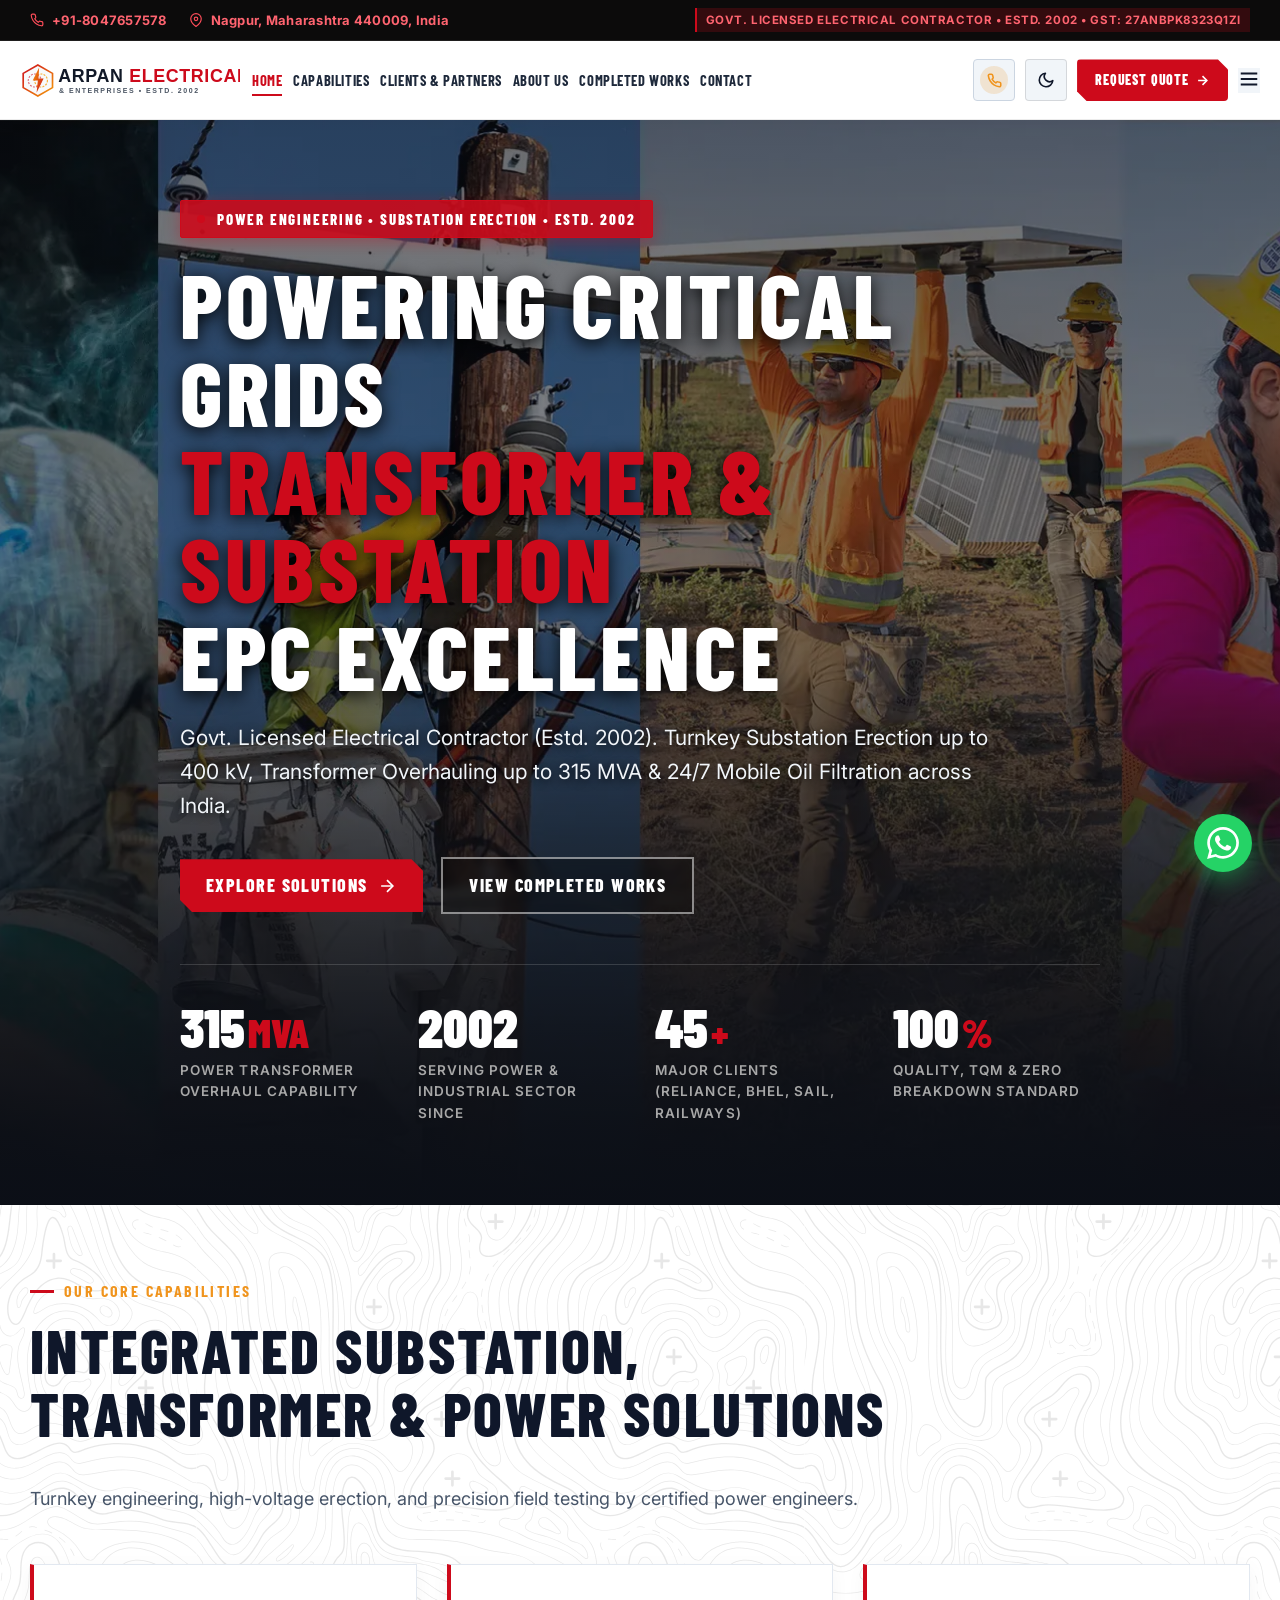
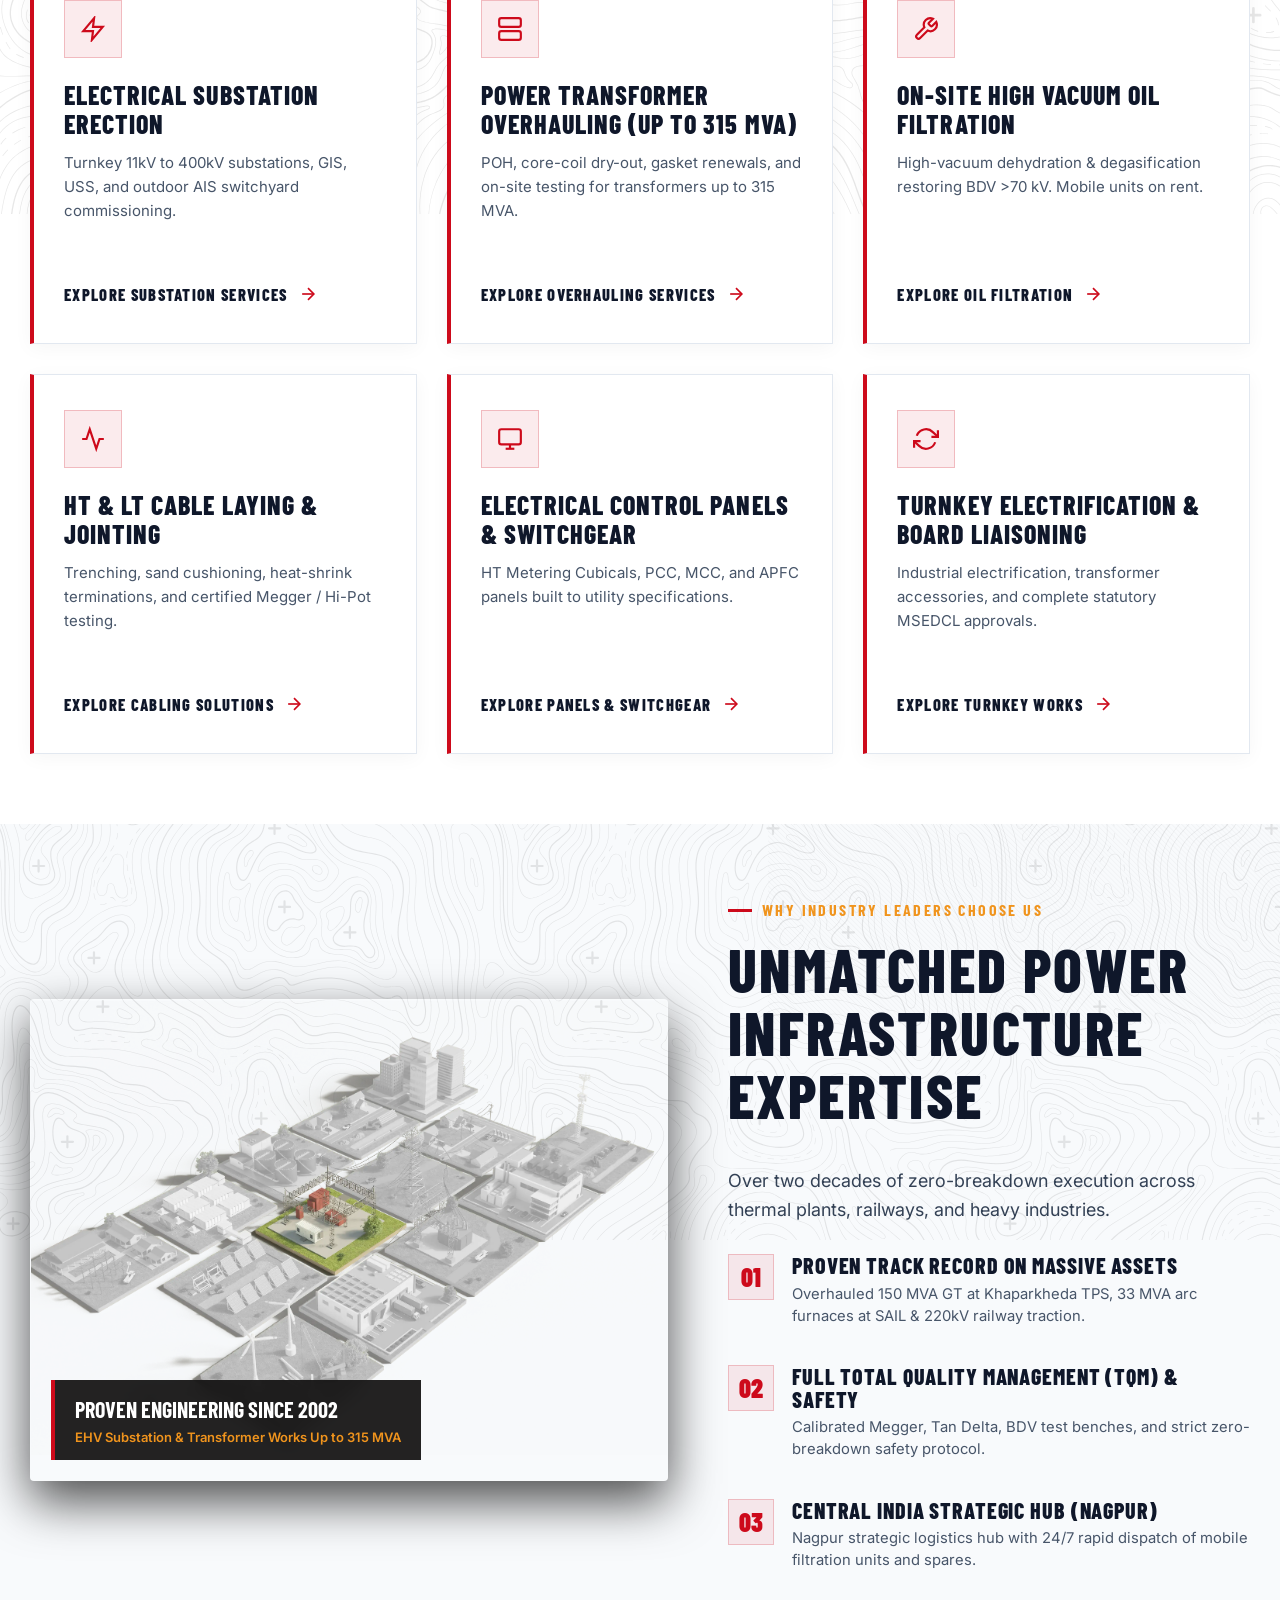
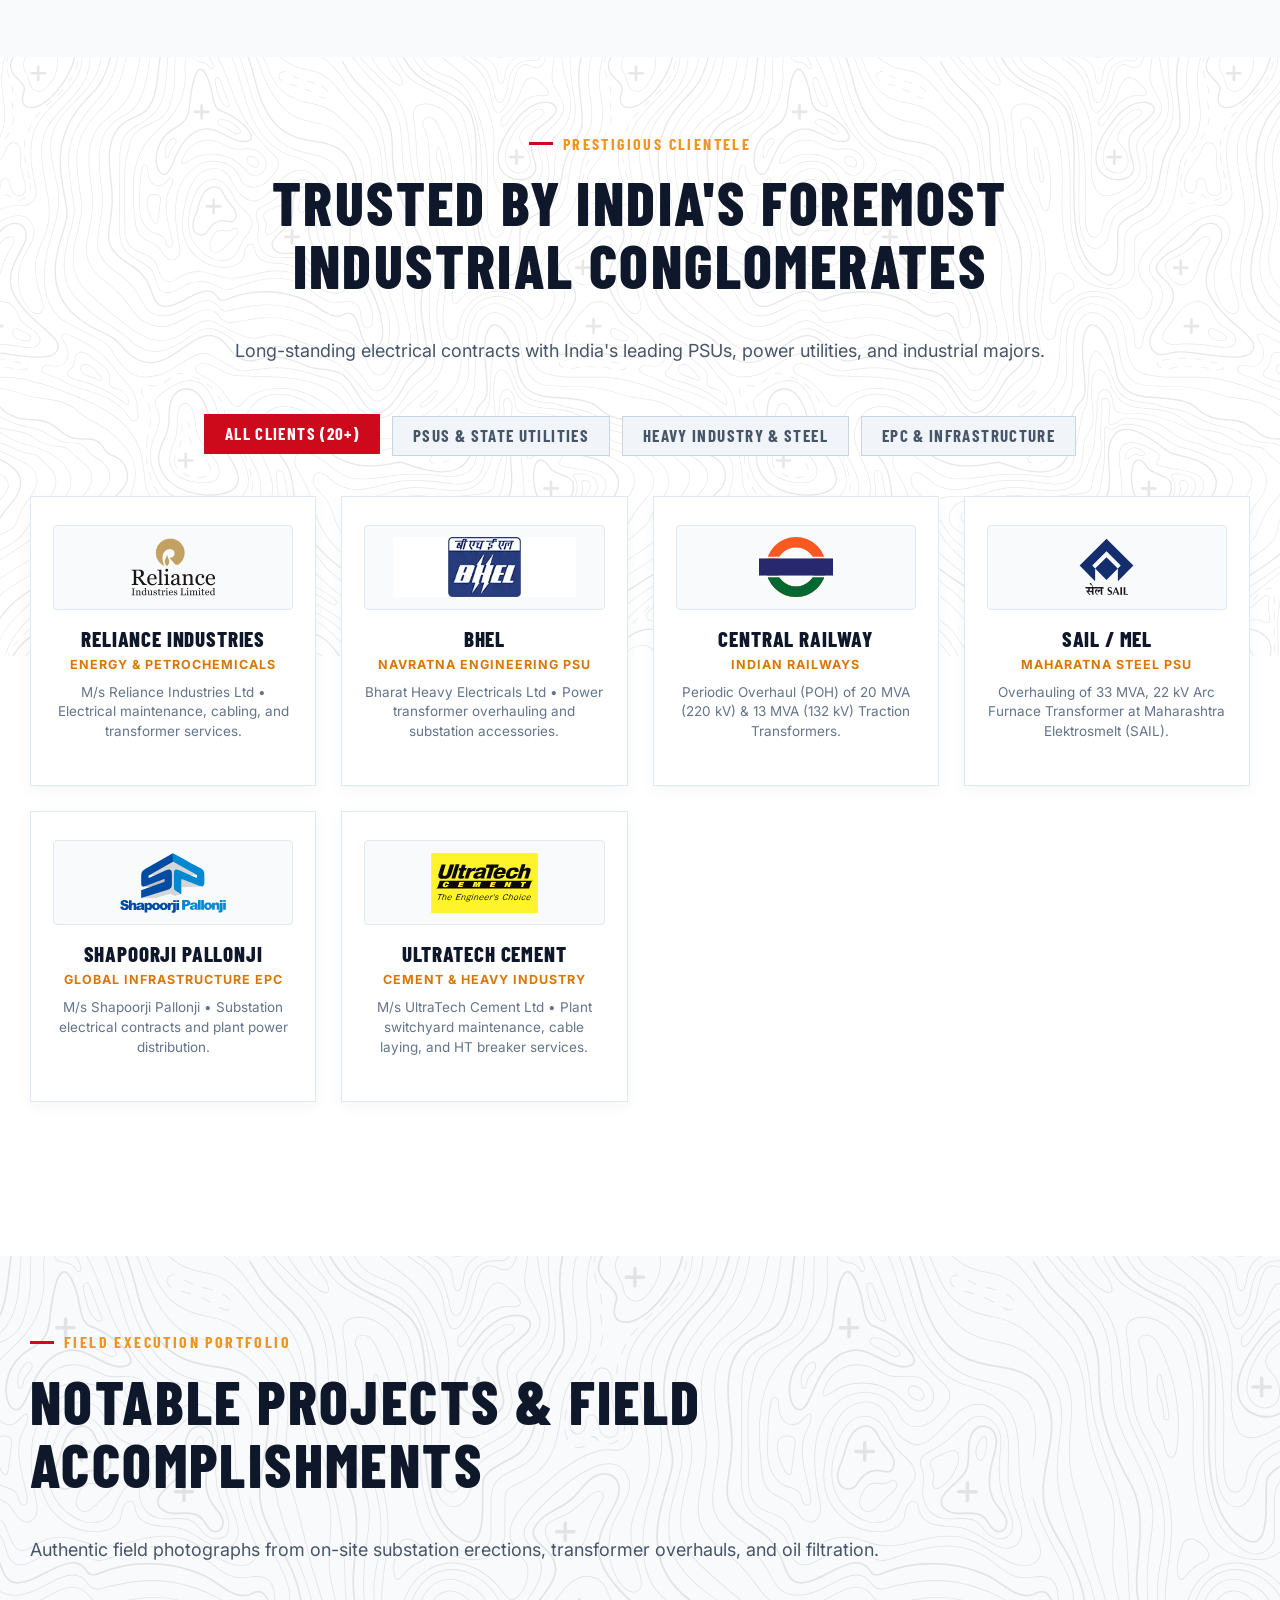
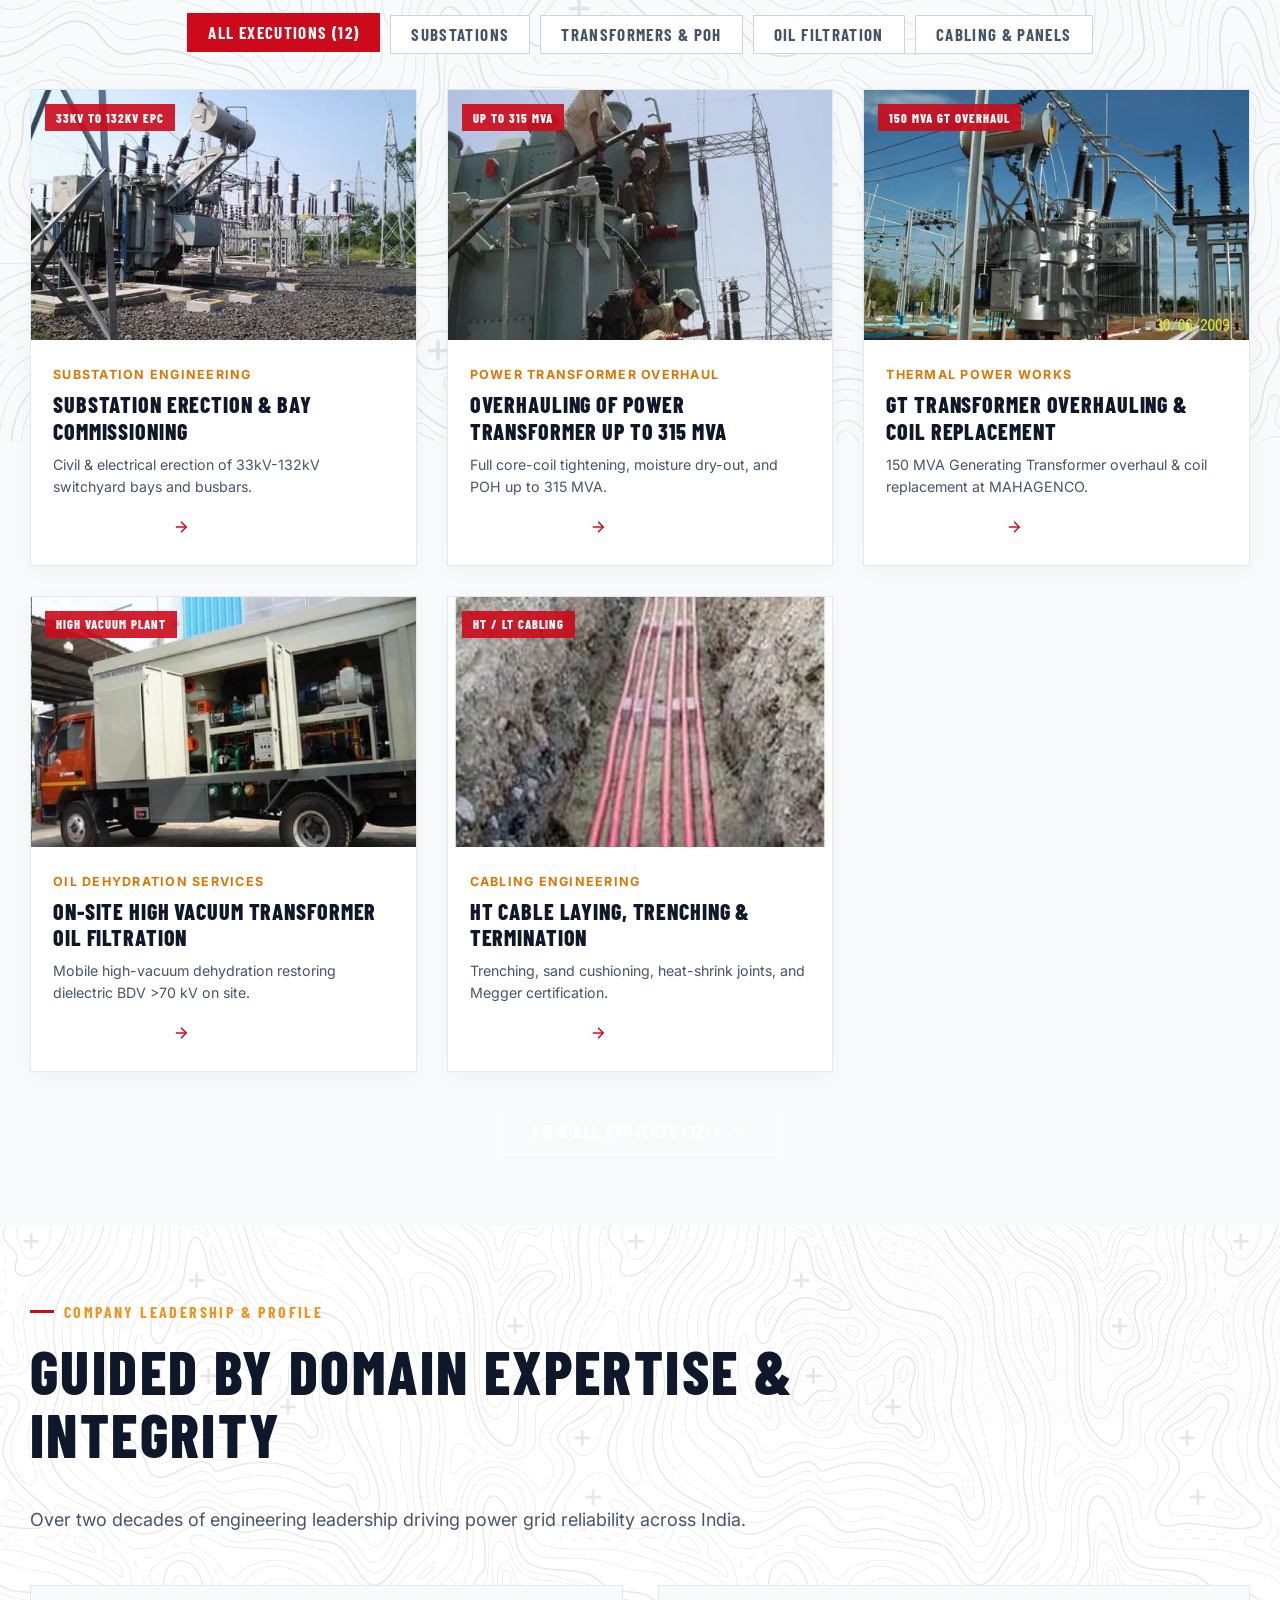
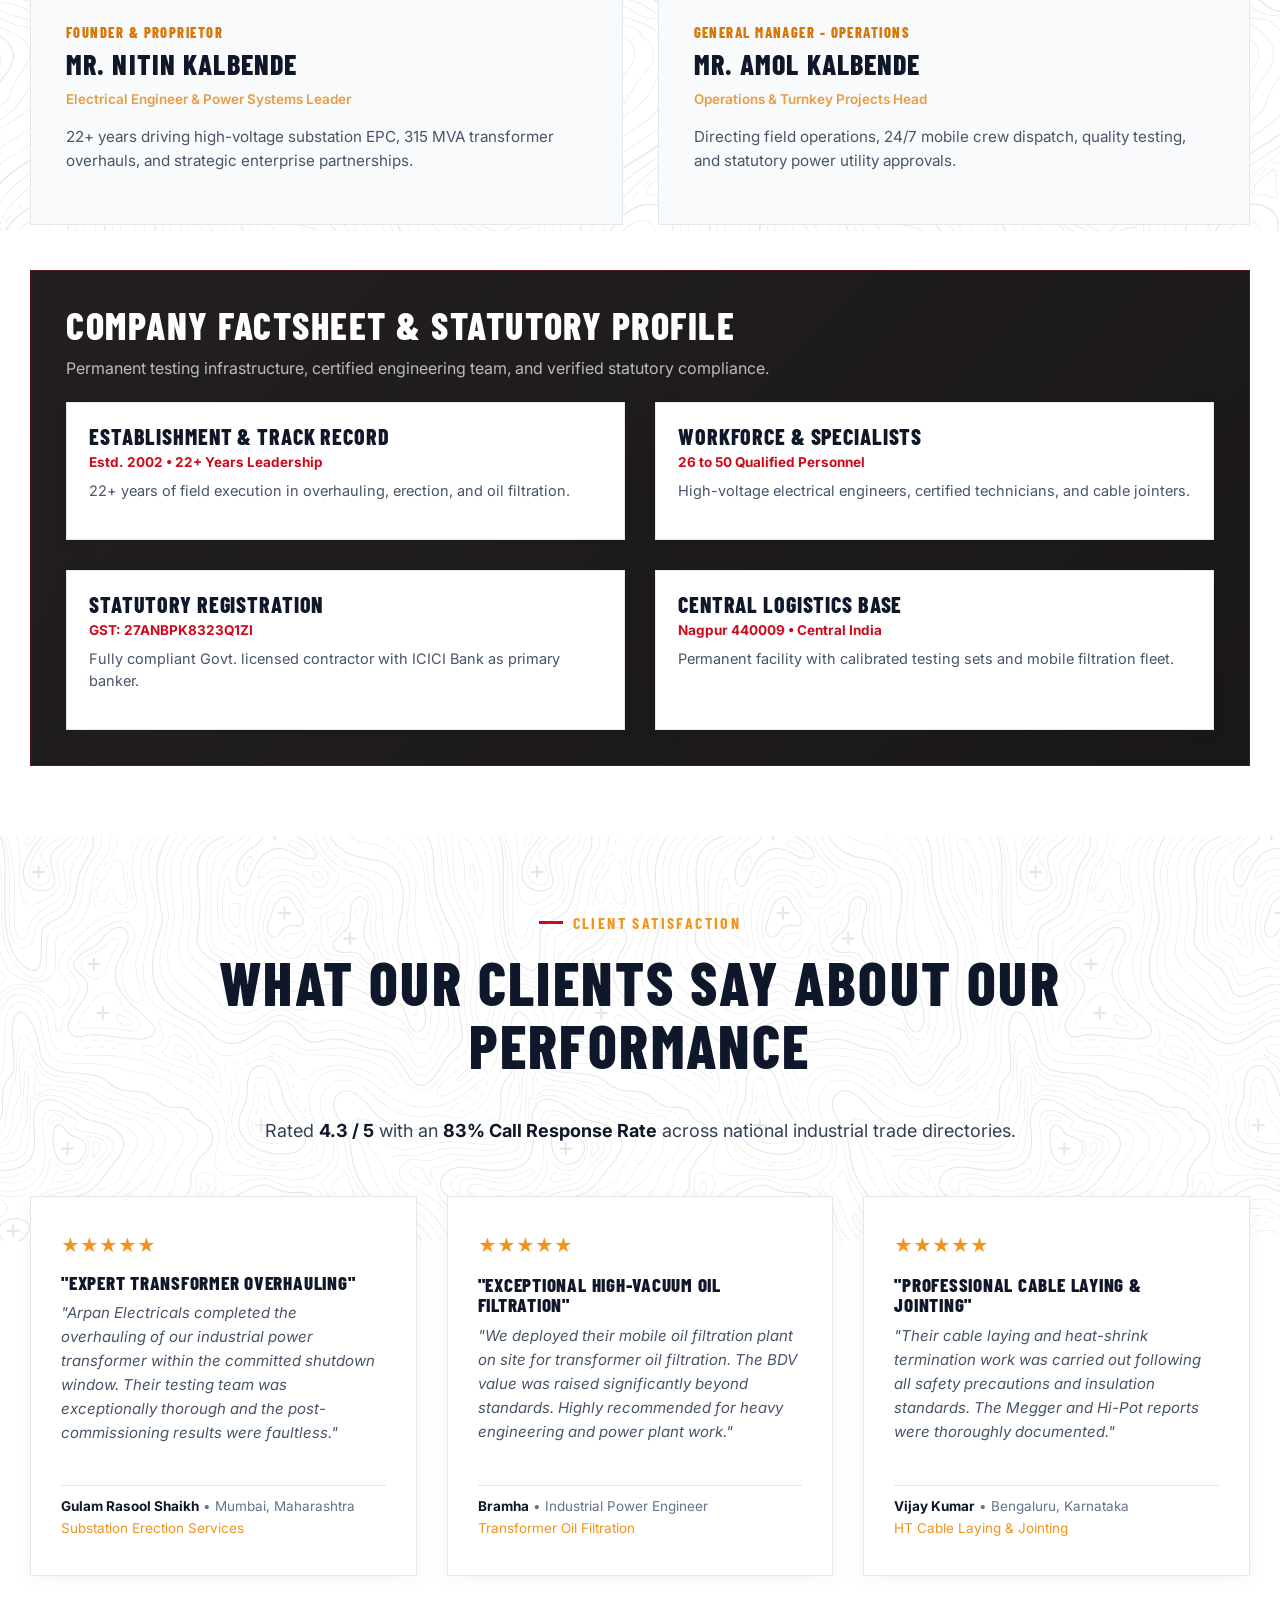
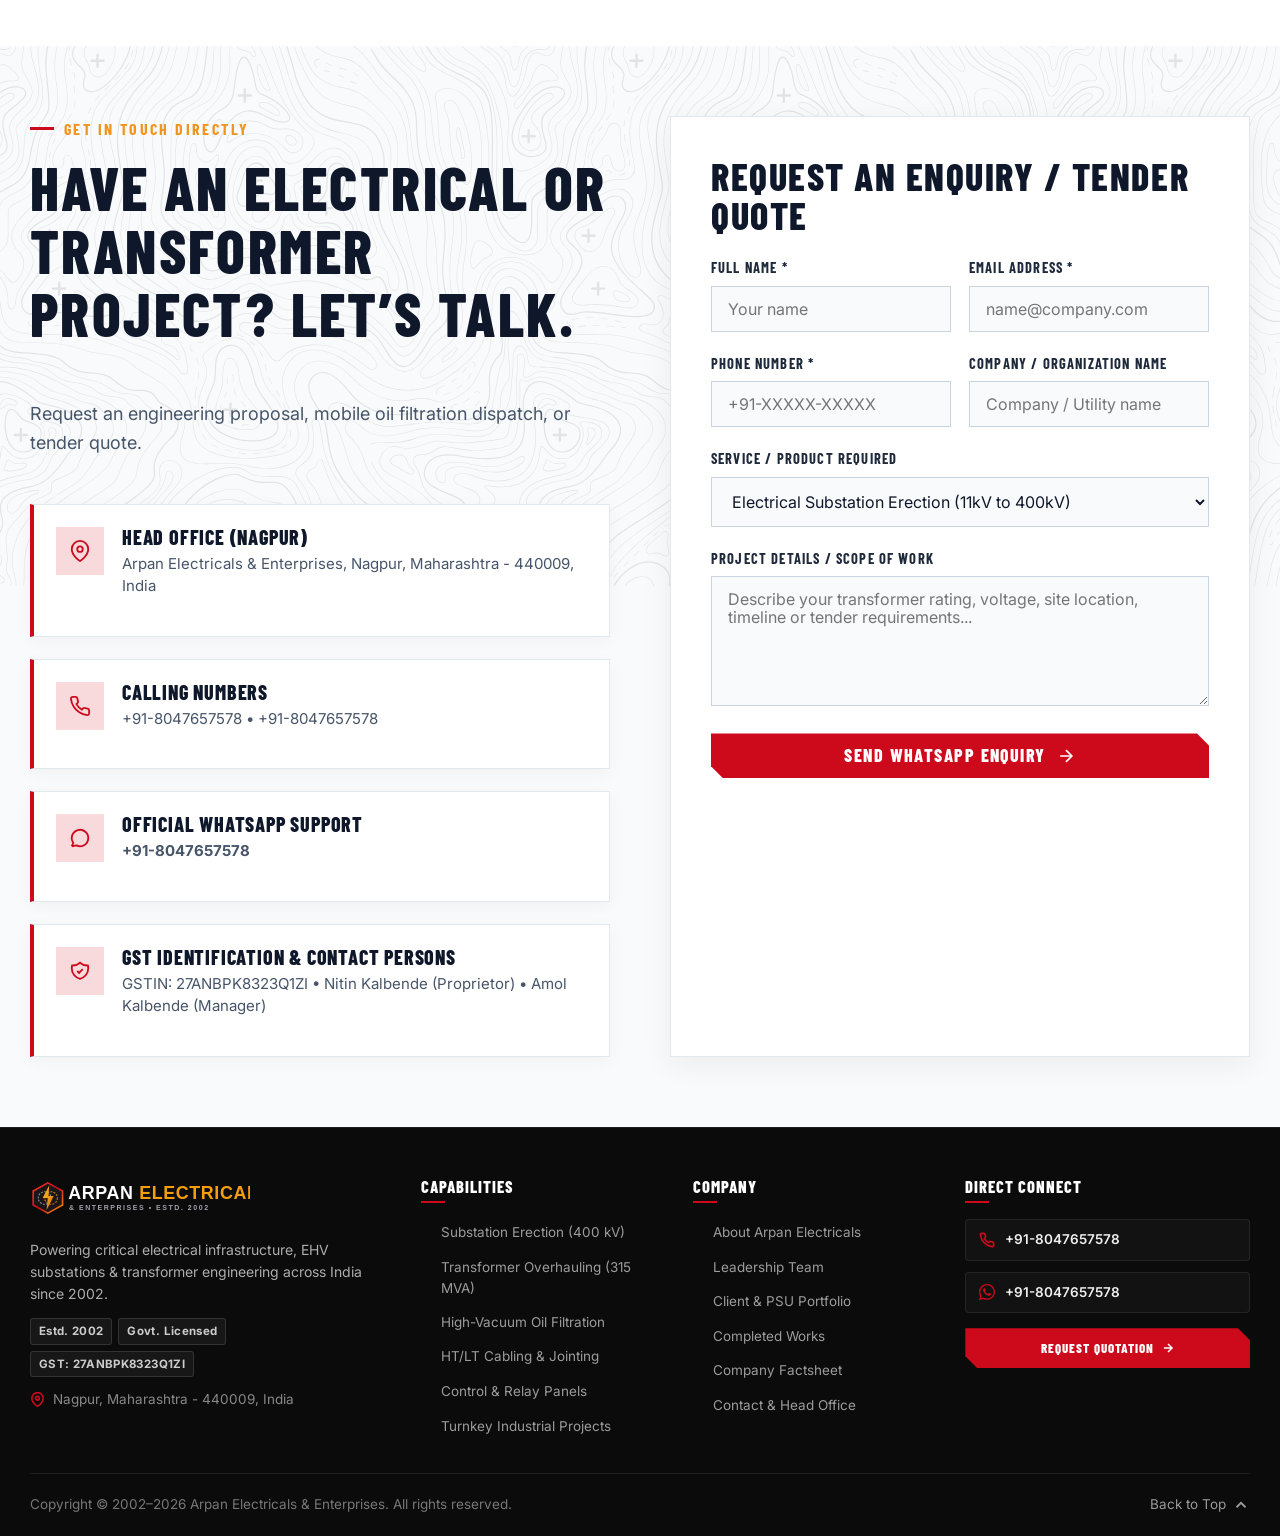
==== commit dc837eb5: "Update phone numbers: standardize exclusively to +91-8047657578 and sync all WhatsApp redirect URLs" ====
--- a/index.html
+++ b/index.html
@@ -28,10 +28,6 @@
         <span class="top-bar-item">
           <svg fill="none" stroke="currentColor" stroke-width="2" viewBox="0 0 24 24"><path d="M22 16.92v3a2 2 0 0 1-2.18 2 19.79 19.79 0 0 1-8.63-3.07 19.5 19.5 0 0 1-6-6 19.79 19.79 0 0 1-3.07-8.67A2 2 0 0 1 4.11 2h3a2 2 0 0 1 2 1.72 12.84 12.84 0 0 0 .7 2.81 2 2 0 0 1-.45 2.11L8.09 9.91a16 16 0 0 0 6 6l1.27-1.27a2 2 0 0 1 2.11-.45 12.84 12.84 0 0 0 2.81.7A2 2 0 0 1 22 16.92z"></path></svg>
           <a href="tel:+918047657578">+91-8047657578</a>
-        </span>
-        <span class="top-bar-item">
-          <svg fill="none" stroke="currentColor" stroke-width="2" viewBox="0 0 24 24"><path d="M3 21l1.65-3.8a9 9 0 1 1 3.4 2.9L3 21"/></svg>
-          <a href="https://wa.me/918855847066?text=Hello%20Arpan%20Electricals%20%26%20Enterprises%2C%20I%20would%20like%20to%20request%20an%20enquiry%20%2F%20quote%20for%20an%20Electrical%20Substation%20%2F%20Transformer%20project." target="_blank" rel="noopener noreferrer">+91-8855847066</a>
         </span>
         <span class="top-bar-item d-none-mobile">
           <svg fill="none" stroke="currentColor" stroke-width="2" viewBox="0 0 24 24"><path d="M21 10c0 7-9 13-9 13s-9-6-9-13a9 9 0 0 1 18 0z"></path><circle cx="12" cy="10" r="3"></circle></svg>
@@ -94,7 +90,7 @@
           </svg>
         </button>
 
-        <a href="https://wa.me/918855847066?text=Hello%20Arpan%20Electricals%20%26%20Enterprises%2C%20I%20would%20like%20to%20request%20an%20enquiry%20%2F%20quote%20for%20an%20Electrical%20Substation%20%2F%20Transformer%20project." target="_blank" rel="noopener noreferrer" class="btn btn-primary" title="Request Quote on WhatsApp (+91-8855847066)">
+        <a href="https://wa.me/918047657578?text=Hello%20Arpan%20Electricals%20%26%20Enterprises%2C%20I%20would%20like%20to%20request%20an%20enquiry%20%2F%20quote%20for%20an%20Electrical%20Substation%20%2F%20Transformer%20project." target="_blank" rel="noopener noreferrer" class="btn btn-primary" title="Request Quote on WhatsApp (+91-8047657578)">
           <span>Request Quote</span>
           <svg width="15" height="15" fill="none" stroke="currentColor" stroke-width="2.5" viewBox="0 0 24 24"><line x1="5" y1="12" x2="19" y2="12"></line><polyline points="12 5 19 12 12 19"></polyline></svg>
         </a>
@@ -141,10 +137,10 @@
       <a href="tel:+918047657578" style="color: var(--theme-secondary); font-weight: 700; display: block; margin-bottom: 0.8rem;">
         Phone: +91-8047657578
       </a>
-      <a href="https://wa.me/918855847066?text=Hello%20Arpan%20Electricals%20%26%20Enterprises%2C%20I%20would%20like%20to%20request%20an%20enquiry%20%2F%20quote%20for%20an%20Electrical%20Substation%20%2F%20Transformer%20project." target="_blank" rel="noopener noreferrer" style="color: #25d366; font-weight: 700; display: block; margin-bottom: 1.5rem;">
-        WhatsApp: +91-8855847066
+      <a href="https://wa.me/918047657578?text=Hello%20Arpan%20Electricals%20%26%20Enterprises%2C%20I%20would%20like%20to%20request%20an%20enquiry%20%2F%20quote%20for%20an%20Electrical%20Substation%20%2F%20Transformer%20project." target="_blank" rel="noopener noreferrer" style="color: #25d366; font-weight: 700; display: block; margin-bottom: 1.5rem;">
+        WhatsApp: +91-8047657578
       </a>
-      <a href="https://wa.me/918855847066?text=Hello%20Arpan%20Electricals%20%26%20Enterprises%2C%20I%20would%20like%20to%20request%20an%20enquiry%20%2F%20quote%20for%20an%20Electrical%20Substation%20%2F%20Transformer%20project." target="_blank" rel="noopener noreferrer" class="btn btn-primary" style="width: 100%;">Request Quote on WhatsApp</a>
+      <a href="https://wa.me/918047657578?text=Hello%20Arpan%20Electricals%20%26%20Enterprises%2C%20I%20would%20like%20to%20request%20an%20enquiry%20%2F%20quote%20for%20an%20Electrical%20Substation%20%2F%20Transformer%20project." target="_blank" rel="noopener noreferrer" class="btn btn-primary" style="width: 100%;">Request Quote on WhatsApp</a>
     </div>
   </aside>
 
@@ -968,7 +964,7 @@
                   <h4>Calling Numbers</h4>
                   <p>
                     <a href="tel:+918047657578">+91-8047657578</a> &bull; 
-                    <a href="tel:+918855847066">+91-8855847066</a>
+                    <a href="tel:+918047657578">+91-8047657578</a>
                   </p>
                 </div>
               </div>
@@ -980,7 +976,7 @@
                 <div class="contact-text">
                   <h4>Official WhatsApp Support</h4>
                   <p>
-                    <a href="https://wa.me/918855847066?text=Hello%20Arpan%20Electricals%20%26%20Enterprises%2C%20I%20would%20like%20to%20request%20an%20enquiry%20%2F%20quote%20for%20an%20Electrical%20Substation%20%2F%20Transformer%20project." target="_blank" rel="noopener noreferrer" style="color:#ffffff; font-weight:700;">+91-8855847066</a>
+                    <a href="https://wa.me/918047657578?text=Hello%20Arpan%20Electricals%20%26%20Enterprises%2C%20I%20would%20like%20to%20request%20an%20enquiry%20%2F%20quote%20for%20an%20Electrical%20Substation%20%2F%20Transformer%20project." target="_blank" rel="noopener noreferrer" style="color:#ffffff; font-weight:700;">+91-8047657578</a>
                   </p>
                 </div>
               </div>
@@ -1106,11 +1102,11 @@
               <svg width="16" height="16" viewBox="0 0 24 24" fill="none" stroke="currentColor" stroke-width="2.5" stroke-linecap="round" stroke-linejoin="round"><path d="M22 16.92v3a2 2 0 0 1-2.18 2 19.79 19.79 0 0 1-8.63-3.07 19.5 19.5 0 0 1-6-6 19.79 19.79 0 0 1-3.07-8.67A2 2 0 0 1 4.11 2h3a2 2 0 0 1 2 1.72 12.84 12.84 0 0 0 .7 2.81 2 2 0 0 1-.45 2.11L8.09 9.91a16 16 0 0 0 6 6l1.27-1.27a2 2 0 0 1 2.11-.45 12.84 12.84 0 0 0 2.81.7A2 2 0 0 1 22 16.92z"></path></svg>
               <span>+91-8047657578</span>
             </a>
-            <a href="https://wa.me/918855847066?text=Hello%20Arpan%20Electricals%20%26%20Enterprises%2C%20I%20would%20like%20to%20request%20an%20enquiry%20%2F%20quote%20for%20an%20Electrical%20Substation%20%2F%20Transformer%20project." target="_blank" rel="noopener noreferrer" class="f-contact-card">
+            <a href="https://wa.me/918047657578?text=Hello%20Arpan%20Electricals%20%26%20Enterprises%2C%20I%20would%20like%20to%20request%20an%20enquiry%20%2F%20quote%20for%20an%20Electrical%20Substation%20%2F%20Transformer%20project." target="_blank" rel="noopener noreferrer" class="f-contact-card">
               <svg width="16" height="16" viewBox="0 0 24 24" fill="currentColor"><path d="M.057 24l1.687-6.163c-1.041-1.804-1.588-3.849-1.587-5.946.003-6.556 5.338-11.891 11.893-11.891 3.181.001 6.167 1.24 8.413 3.488 2.245 2.248 3.481 5.236 3.48 8.414-.003 6.557-5.338 11.892-11.893 11.892-1.99-.001-3.951-.5-5.688-1.448l-6.305 1.654zm6.597-3.807c1.676.995 3.276 1.591 5.392 1.592 5.448 0 9.886-4.434 9.889-9.885.002-5.462-4.415-9.89-9.881-9.892-5.452 0-9.887 4.434-9.889 9.884-.001 2.225.651 3.891 1.746 5.634l-.999 3.648 3.742-.981zm11.387-5.464c-.074-.124-.272-.198-.57-.347-.297-.149-1.758-.868-2.031-.967-.272-.099-.47-.149-.669.149-.198.297-.768.967-.941 1.165-.173.198-.347.223-.644.074-.297-.149-1.255-.462-2.39-1.475-.883-.788-1.48-1.761-1.653-2.059-.173-.297-.018-.458.13-.606.134-.133.297-.347.446-.521.151-.172.2-.296.3-.495.099-.198.05-.372-.025-.521-.075-.148-.669-1.611-.916-2.206-.242-.579-.487-.501-.669-.51l-.57-.01c-.198 0-.52.074-.792.372s-1.04 1.016-1.04 2.479 1.065 2.876 1.213 3.074c.149.198 2.095 3.2 5.076 4.487.709.306 1.263.489 1.694.626.712.226 1.36.194 1.872.118.571-.085 1.758-.719 2.006-1.413.248-.695.248-1.29.173-1.414z"/></svg>
-              <span>+91-8855847066</span>
+              <span>+91-8047657578</span>
             </a>
-            <a href="https://wa.me/918855847066?text=Hello%20Arpan%20Electricals%20%26%20Enterprises%2C%20I%20would%20like%20to%20request%20an%20enquiry%20%2F%20quote%20for%20an%20Electrical%20Substation%20%2F%20Transformer%20project." target="_blank" rel="noopener noreferrer" class="btn btn-primary f-quote-btn">
+            <a href="https://wa.me/918047657578?text=Hello%20Arpan%20Electricals%20%26%20Enterprises%2C%20I%20would%20like%20to%20request%20an%20enquiry%20%2F%20quote%20for%20an%20Electrical%20Substation%20%2F%20Transformer%20project." target="_blank" rel="noopener noreferrer" class="btn btn-primary f-quote-btn">
               <span>Request Quotation</span>
               <svg width="14" height="14" viewBox="0 0 24 24" fill="none" stroke="currentColor" stroke-width="2.5"><path d="M5 12h14M12 5l7 7-7 7"/></svg>
             </a>
@@ -1134,7 +1130,7 @@
   <script src="js/main.js"></script>
 
     <!-- Floating Glowing WhatsApp Quick Connect -->
-  <a href="https://wa.me/918855847066?text=Hello%20Arpan%20Electricals%20%26%20Enterprises%2C%20I%20would%20like%20to%20request%20an%20enquiry%20%2F%20quote%20for%20an%20Electrical%20Substation%20%2F%20Transformer%20project." target="_blank" rel="noopener noreferrer" class="floating-whatsapp" title="Chat on WhatsApp (+91-8855847066)" aria-label="Chat on WhatsApp with Arpan Electricals">
+  <a href="https://wa.me/918047657578?text=Hello%20Arpan%20Electricals%20%26%20Enterprises%2C%20I%20would%20like%20to%20request%20an%20enquiry%20%2F%20quote%20for%20an%20Electrical%20Substation%20%2F%20Transformer%20project." target="_blank" rel="noopener noreferrer" class="floating-whatsapp" title="Chat on WhatsApp (+91-8047657578)" aria-label="Chat on WhatsApp with Arpan Electricals">
     <svg width="32" height="32" viewBox="0 0 24 24" fill="#ffffff"><path d="M.057 24l1.687-6.163c-1.041-1.804-1.588-3.849-1.587-5.946.003-6.556 5.338-11.891 11.893-11.891 3.181.001 6.167 1.24 8.413 3.488 2.245 2.248 3.481 5.236 3.48 8.414-.003 6.557-5.338 11.892-11.893 11.892-1.99-.001-3.951-.5-5.688-1.448l-6.305 1.654zm6.597-3.807c1.676.995 3.276 1.591 5.392 1.592 5.448 0 9.886-4.434 9.889-9.885.002-5.462-4.415-9.89-9.881-9.892-5.452 0-9.887 4.434-9.889 9.884-.001 2.225.651 3.891 1.746 5.634l-.999 3.648 3.742-.981zm11.387-5.464c-.074-.124-.272-.198-.57-.347-.297-.149-1.758-.868-2.031-.967-.272-.099-.47-.149-.669.149-.198.297-.768.967-.941 1.165-.173.198-.347.223-.644.074-.297-.149-1.255-.462-2.39-1.475-.883-.788-1.48-1.761-1.653-2.059-.173-.297-.018-.458.13-.606.134-.133.297-.347.446-.521.151-.172.2-.296.3-.495.099-.198.05-.372-.025-.521-.075-.148-.669-1.611-.916-2.206-.242-.579-.487-.501-.669-.51l-.57-.01c-.198 0-.52.074-.792.372s-1.04 1.016-1.04 2.479 1.065 2.876 1.213 3.074c.149.198 2.095 3.2 5.076 4.487.709.306 1.263.489 1.694.626.712.226 1.36.194 1.872.118.571-.085 1.758-.719 2.006-1.413.248-.695.248-1.29.173-1.414z"/></svg>
   </a>
 
